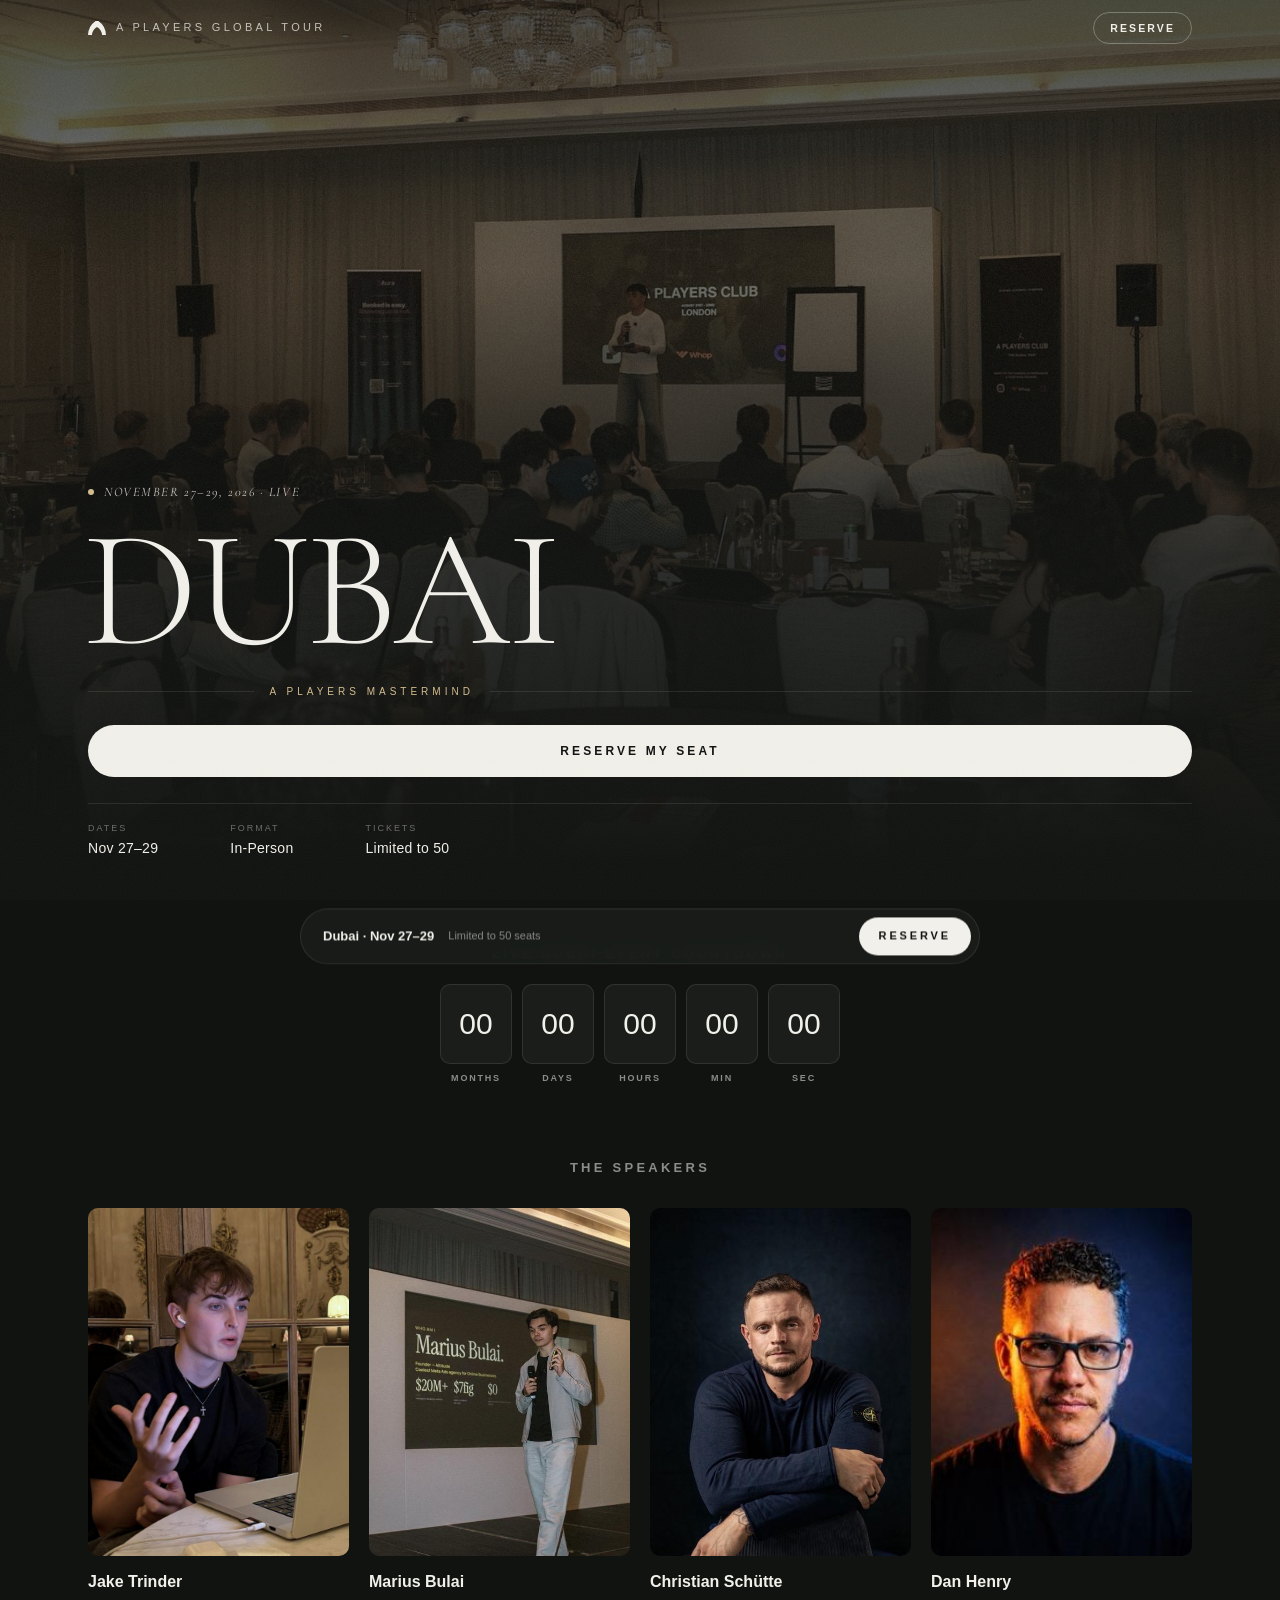
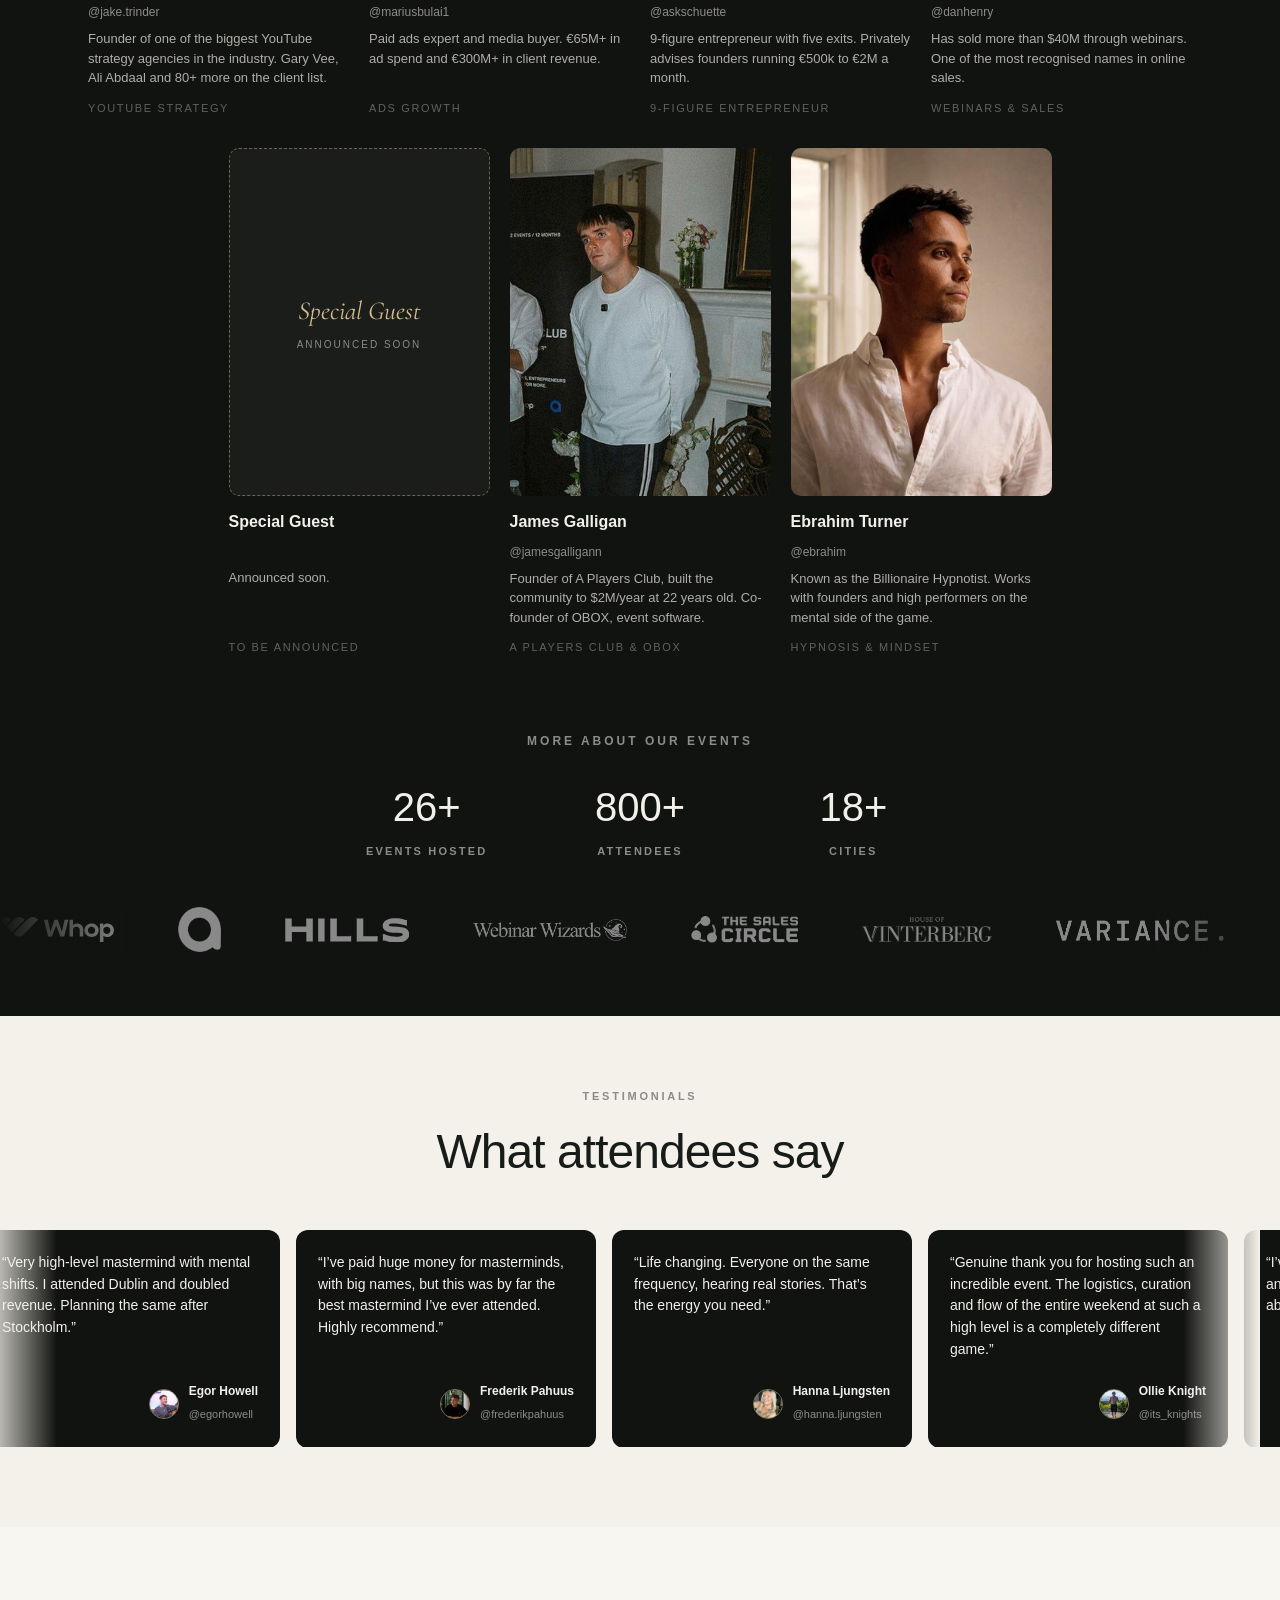
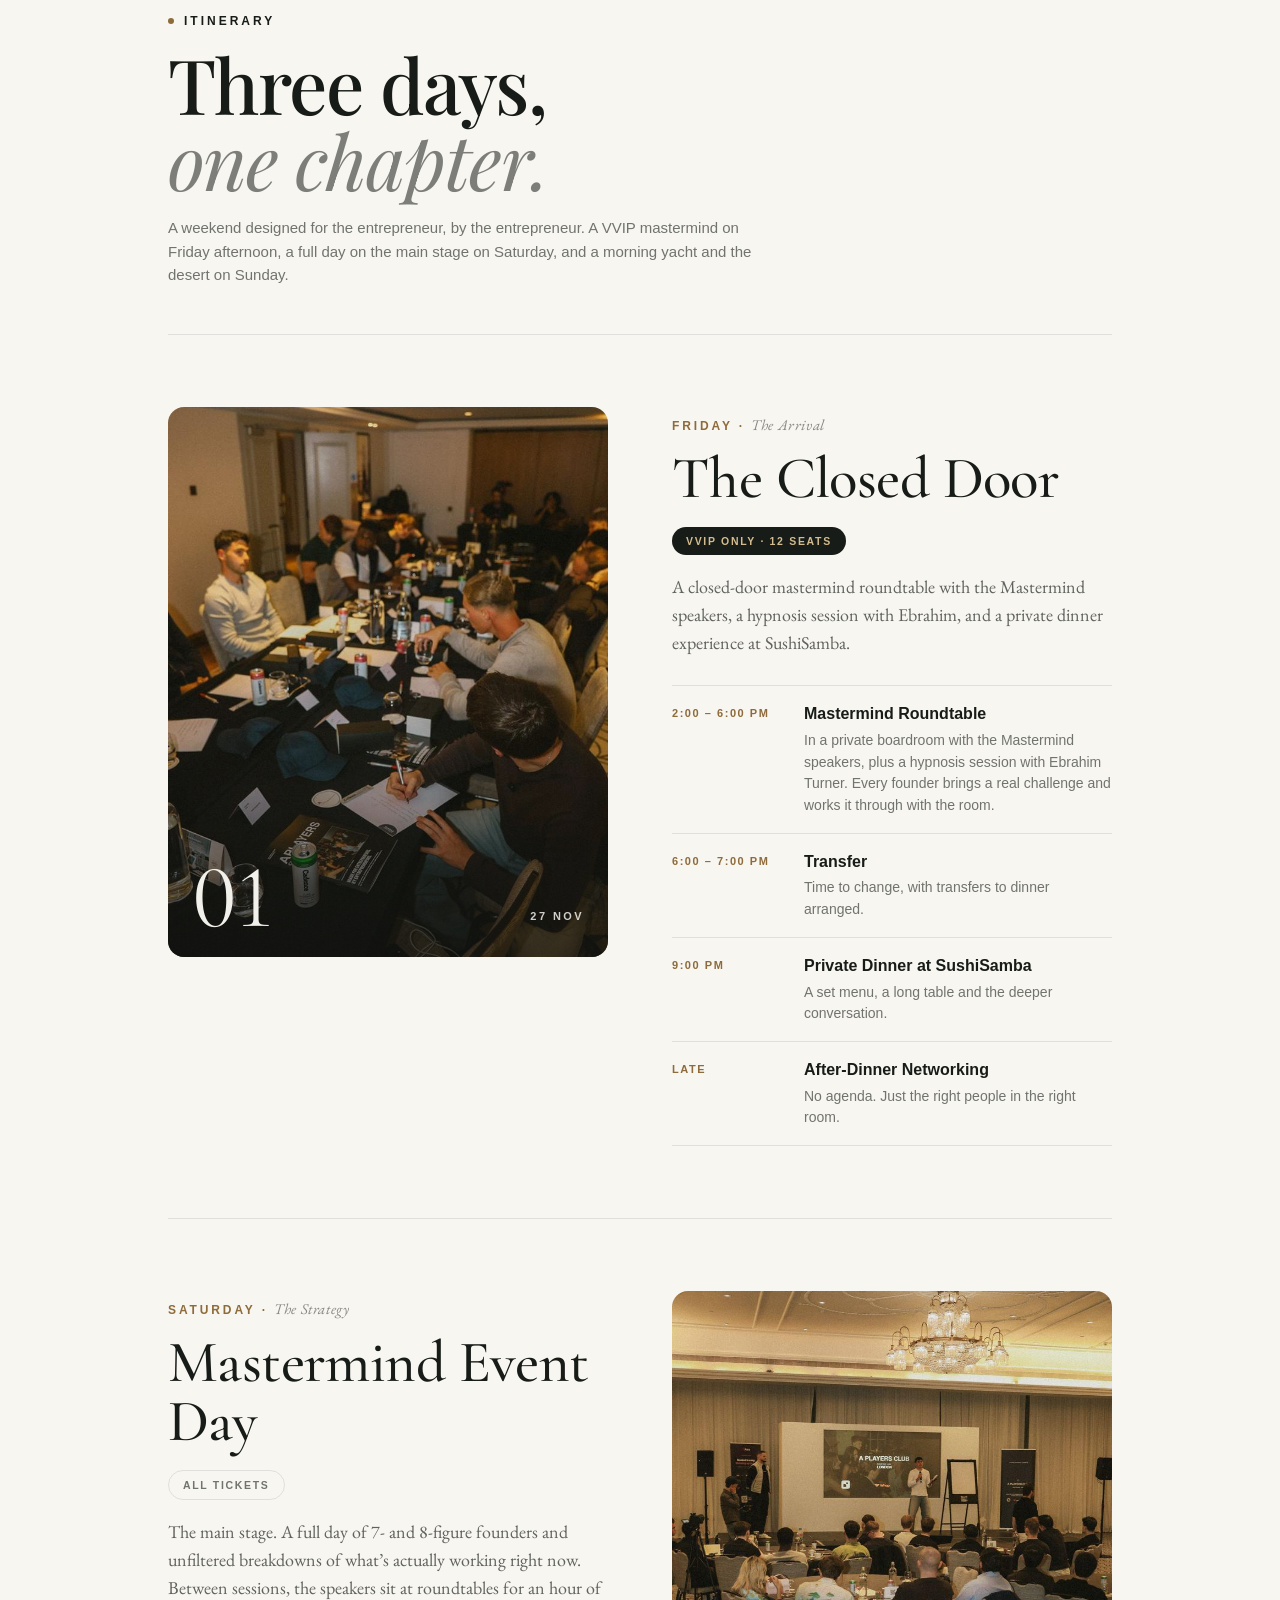
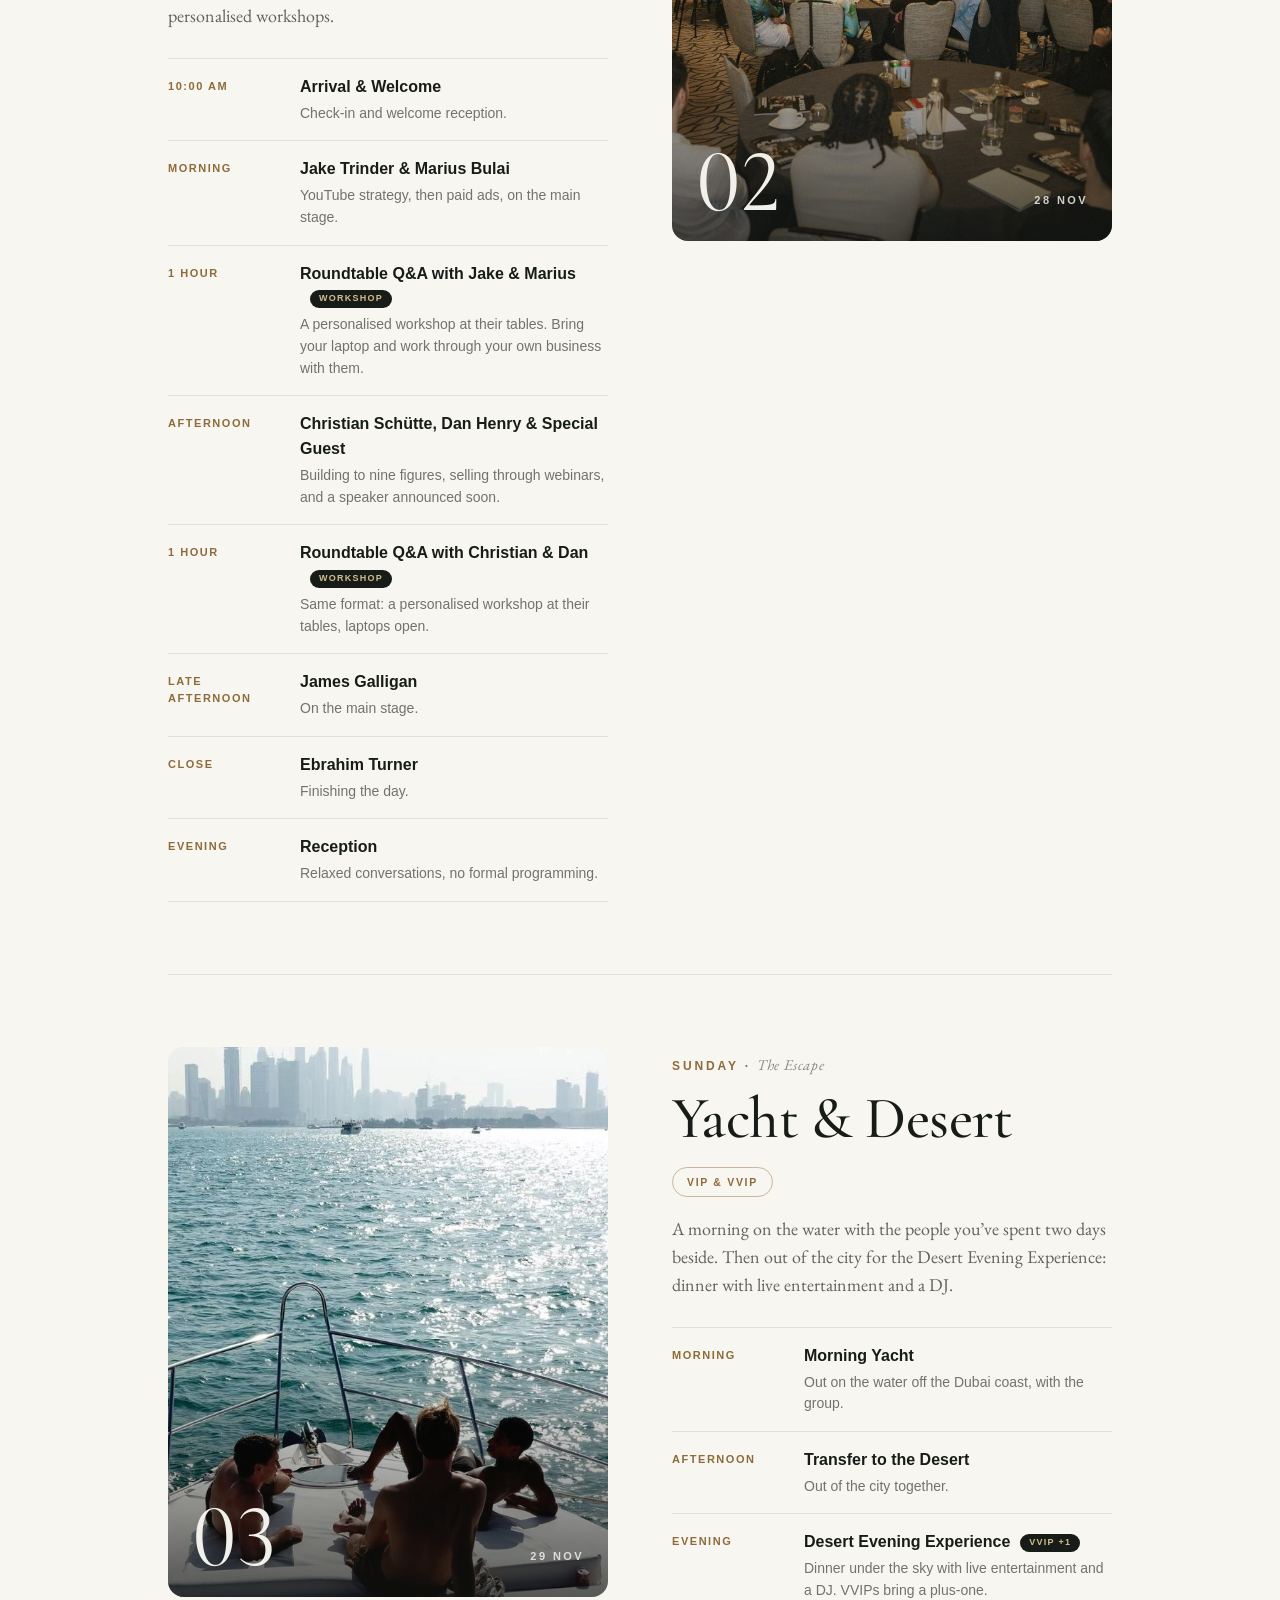
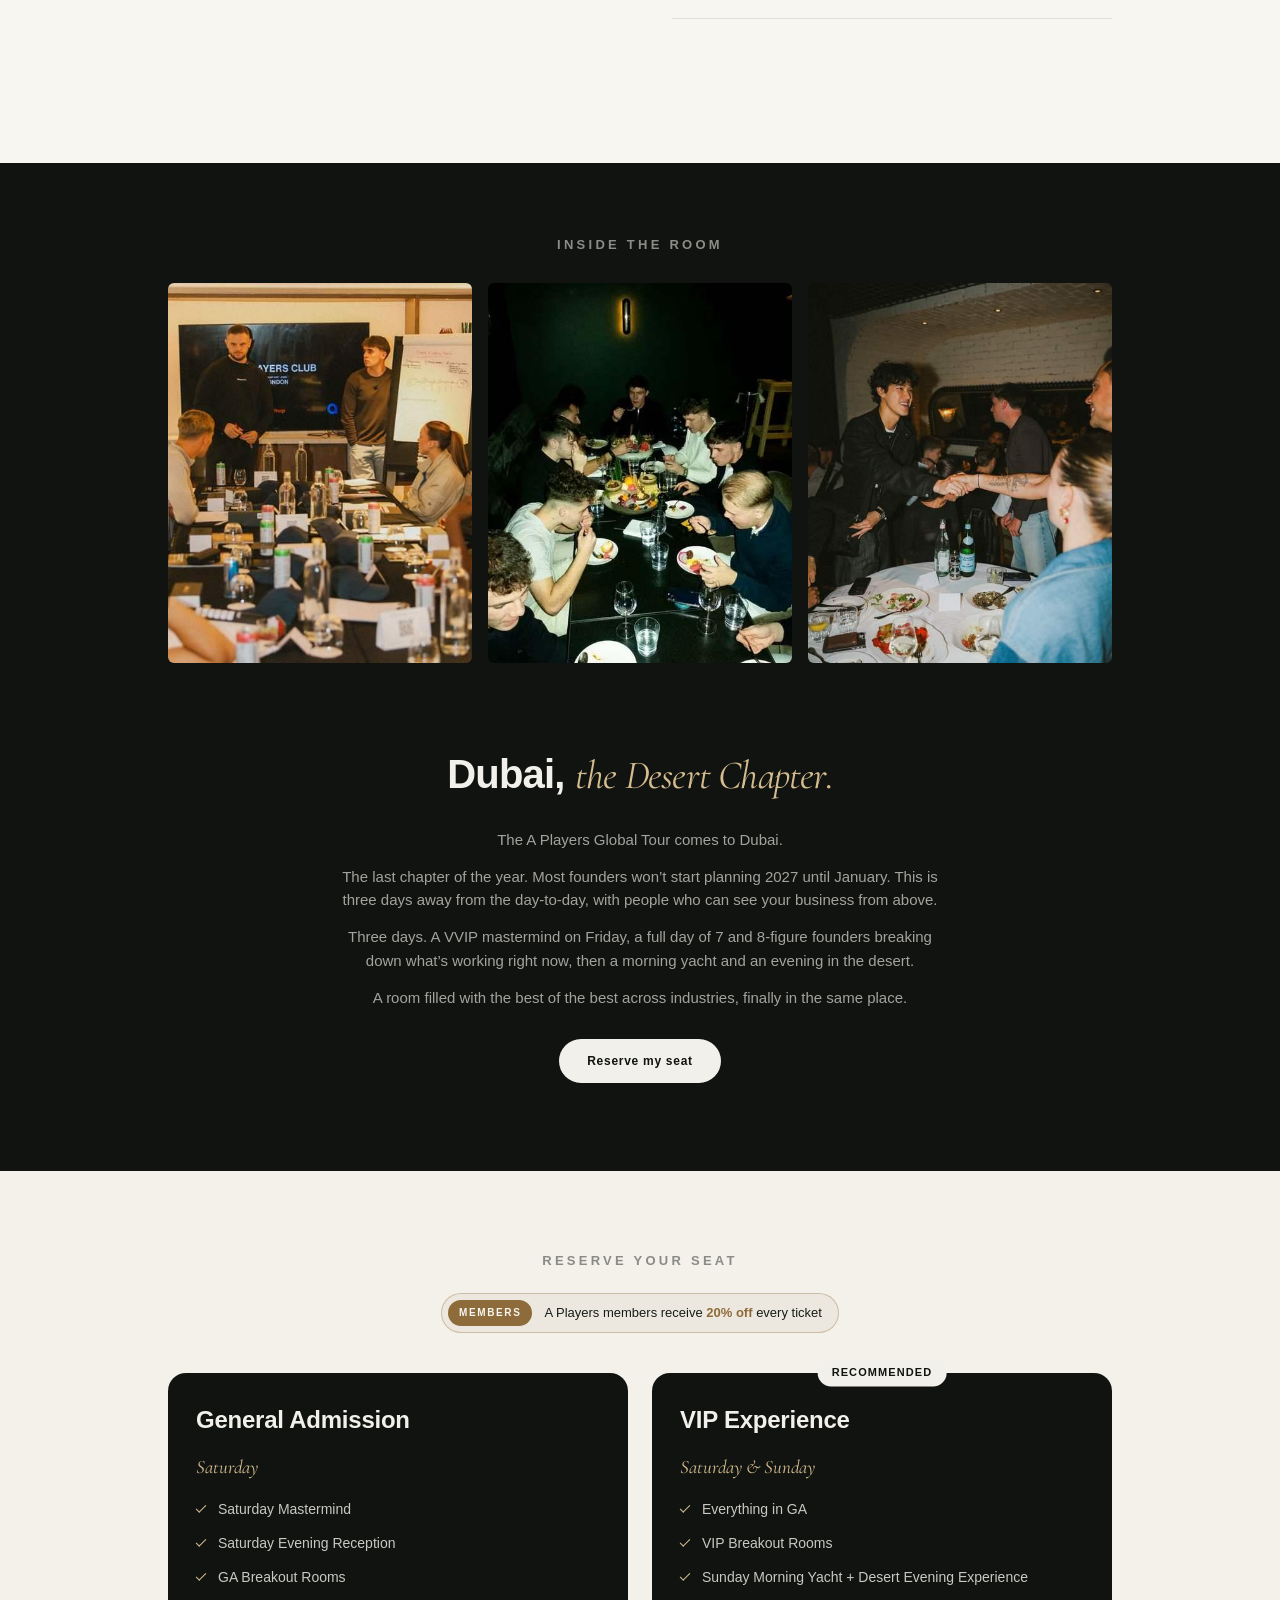
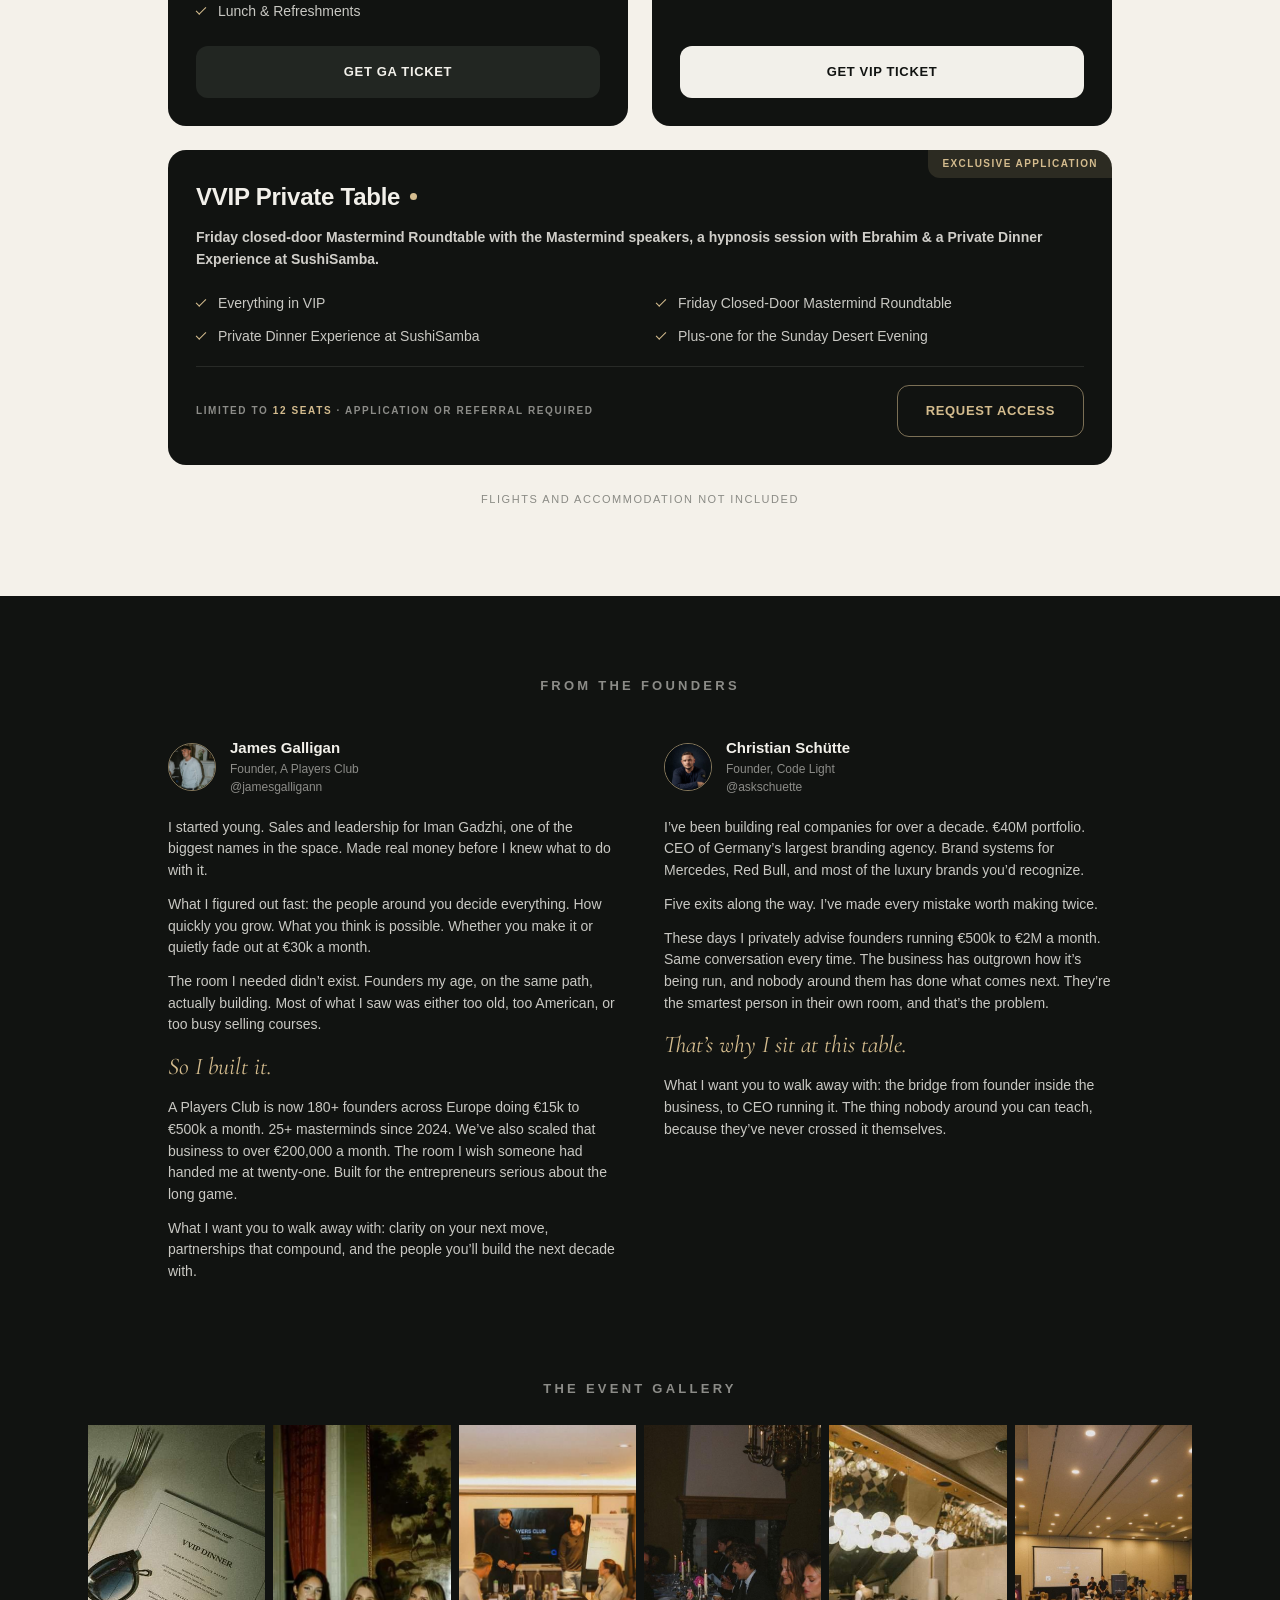
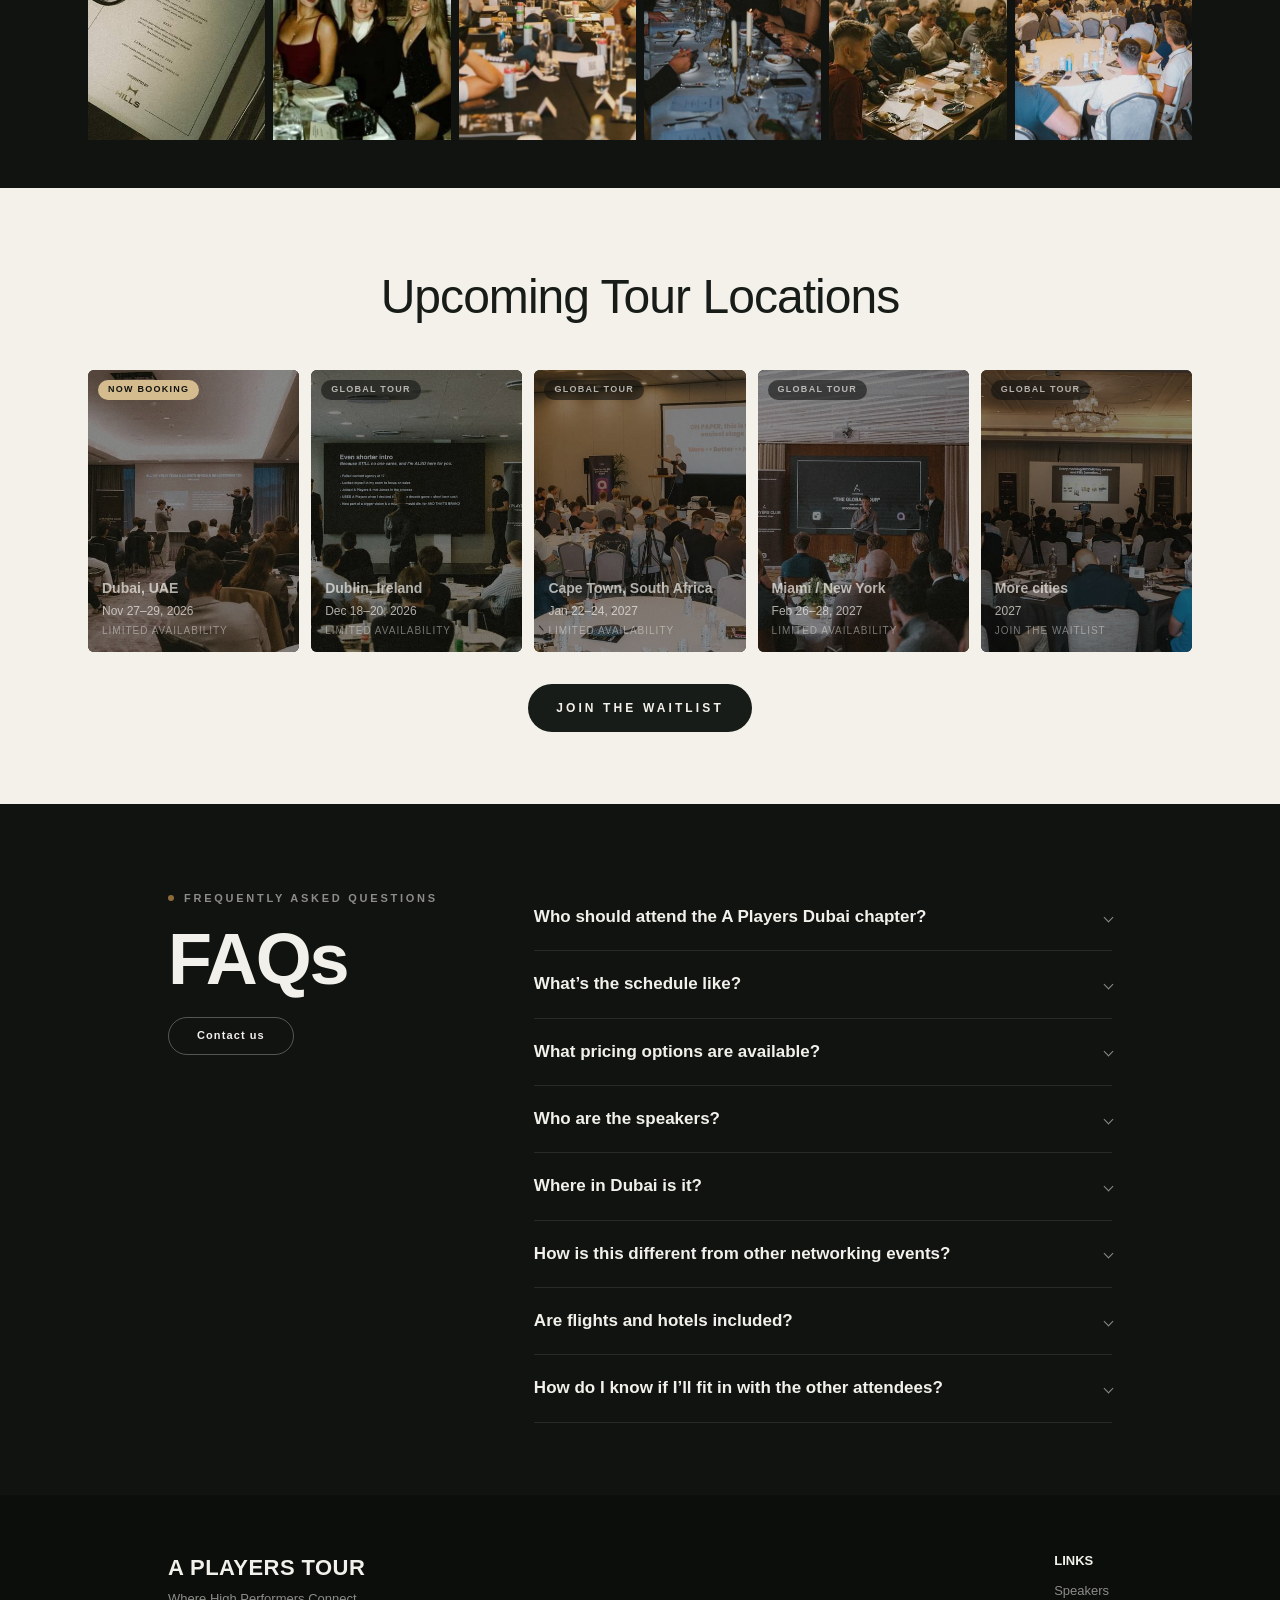
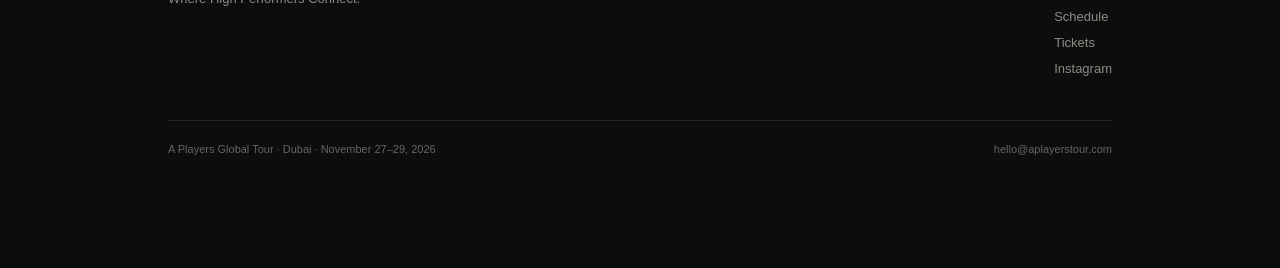
==== index.html @ d235ce93 "dataLayer: event_checkout_view before /gt-checkout on both paths; /thanks pushes without saved recor" ====
<!doctype html>
<html lang="en">
<head>
<meta charset="utf-8">
<script>
  /* Site block. Every tracking push reads event_city and event_id from here. */
  window.APD_SITE = { event_city: "dubai", event_id: "13431c85-f0ba-499b-8bae-2faf53c68a30" };
  window.dataLayer = window.dataLayer || [];
</script>
<!-- Google Tag Manager: owns all browser tracking on this site. -->
<script>(function(w,d,s,l,i){w[l]=w[l]||[];w[l].push({'gtm.start':
new Date().getTime(),event:'gtm.js'});var f=d.getElementsByTagName(s)[0],
j=d.createElement(s),dl=l!='dataLayer'?'&l='+l:'';j.async=true;j.src=
'https://www.googletagmanager.com/gtm.js?id='+i+dl;f.parentNode.insertBefore(j,f);
})(window,document,'script','dataLayer','GTM-WL5TT2WF');</script>
<!-- End Google Tag Manager -->
<meta name="viewport" content="width=device-width, initial-scale=1, viewport-fit=cover">
<meta name="facebook-domain-verification" content="1qhzb7lpjxrrle0ifsknmk7eclj7xi" />
<title>A Players Dubai · November 27–29, 2026</title>
<meta name="description" content="A Players Global Tour, Dubai. A VVIP mastermind, a full day on the main stage, and the desert to close. November 27–29, 2026.">
<meta name="theme-color" content="#111311">
<link rel="icon" href="favicon.svg" type="image/svg+xml">
<link rel="apple-touch-icon" href="apple-touch-icon.png">
<link rel="preload" as="image" href="assets/img/hero-london-stage.jpg" fetchpriority="high">
<link rel="preconnect" href="https://fonts.googleapis.com">
<link rel="preconnect" href="https://fonts.gstatic.com" crossorigin>
<link rel="stylesheet" href="https://fonts.googleapis.com/css2?family=Cormorant+Garamond:ital,wght@0,300;0,400;0,500;1,300;1,400&family=EB+Garamond:ital,wght@0,400;0,500;1,400&family=Playfair+Display:ital,wght@0,500;1,400&display=swap">
<style>
  /* Layout, type and section order follow the London tour page
     (aplayerswaitlist.com/london). The rebrand shows through in the details:
     the Plateau mark, warm paper instead of white, an ink-green black,
     gold as the one accent, and the film grain. */
  :root {
    --bg: #111311;
    --card: #1A1D1A;
    --card-2: #222622;
    --fg: #F2F0EA;
    --mute: #8C8C88;
    --line: rgba(242,240,234,.1);
    --paper: #F4F1EA;
    --paper-2: #EAE5DA;
    --ink: #171C18;
    --ink-mute: rgba(23,28,24,.48);
    --line-lt: rgba(23,28,24,.1);
    --gold: #8E6B3A;
    --gold-lt: #D4BC8E;
    --sans: "Helvetica Neue", Helvetica, Arial, sans-serif;
    --serif: "Cormorant Garamond", "EB Garamond", Georgia, serif;
    --garamond: "EB Garamond", Georgia, serif;
    --gut: clamp(20px, 4vw, 48px);
    --ease: cubic-bezier(.32,.72,0,1);
  }
  *, *::before, *::after { box-sizing: border-box; }
  html { -webkit-text-size-adjust: 100%; scroll-behavior: smooth; scroll-padding-top: 56px; }
  body { margin: 0; background: var(--bg); color: var(--fg); font-family: var(--sans); font-size: 16px; line-height: 1.55; -webkit-font-smoothing: antialiased; overflow-x: clip; }
  img { max-width: 100%; display: block; }
  a { color: inherit; text-decoration: none; }
  button { font: inherit; color: inherit; background: none; border: 0; cursor: pointer; }
  h1, h2, h3, h4, p { margin: 0; }
  .wrap { max-width: 1200px; margin-inline: auto; padding-inline: var(--gut); }
  .narrow { max-width: 1040px; }
  :focus-visible { outline: 1.5px solid var(--gold-lt); outline-offset: 3px; }
  .light { background: var(--paper); color: var(--ink); }

  .label { font-size: 13px; font-weight: 700; letter-spacing: .25em; text-transform: uppercase; color: var(--mute); text-align: center; }
  .dot-label { display: inline-flex; align-items: center; gap: 10px; font-size: 12px; font-weight: 700; letter-spacing: .25em; text-transform: uppercase; }
  .dot-label::before { content: ""; width: 6px; height: 6px; border-radius: 50%; background: var(--gold); }

  .pill { display: inline-flex; align-items: center; justify-content: center; gap: 8px; min-height: 48px; padding: 0 28px; border-radius: 999px; font-size: 12px; font-weight: 600; letter-spacing: .26em; text-transform: uppercase; transition: background .4s var(--ease), color .4s var(--ease), border-color .4s var(--ease), transform .4s var(--ease); }
  .pill:active { transform: scale(.98); }
  .pill.white { background: var(--fg); color: var(--bg); }
  .pill.white:hover { background: var(--gold-lt); }
  .pill.ghost { border: 1px solid rgba(242,240,234,.3); color: var(--fg); }
  .pill.ghost:hover { border-color: var(--gold-lt); color: var(--gold-lt); }
  .pill.black { background: var(--ink); color: var(--paper); }
  .pill.black:hover { background: var(--gold); }

  .grain { position: fixed; inset: 0; z-index: 90; pointer-events: none; opacity: .04;
    background-image: url("data:image/svg+xml,%3Csvg xmlns='http://www.w3.org/2000/svg' width='160' height='160'%3E%3Cfilter id='n'%3E%3CfeTurbulence type='fractalNoise' baseFrequency='.85' numOctaves='3'/%3E%3C/filter%3E%3Crect width='160' height='160' filter='url(%23n)'/%3E%3C/svg%3E"); }

  /* ---------- nav ---------- */
  .nav { position: fixed; z-index: 50; top: 0; left: 0; right: 0; padding-top: env(safe-area-inset-top, 0px); transition: background .5s var(--ease), border-color .5s var(--ease); border-bottom: 1px solid transparent; }
  .nav.solid { background: rgba(17,19,17,.88); -webkit-backdrop-filter: blur(14px); backdrop-filter: blur(14px); border-color: var(--line); }
  .nav-in { display: flex; align-items: center; justify-content: space-between; height: 56px; }
  .brand { display: flex; align-items: center; gap: 10px; font-size: 11px; letter-spacing: .3em; text-transform: uppercase; color: rgba(242,240,234,.75); }
  .brand svg { width: 18px; height: auto; color: var(--fg); }
  .nav .pill { min-height: 32px; padding: 0 16px; font-size: 10.5px; letter-spacing: .2em; }

  /* ---------- hero ---------- */
  .hero { position: relative; min-height: 100svh; display: flex; flex-direction: column; justify-content: flex-end; overflow: hidden; }
  .hero-bg { position: absolute; inset: 0; }
  .hero-bg img { width: 100%; height: 100%; object-fit: cover; object-position: 50% 36%; filter: saturate(.75) brightness(.62); }
  .hero-bg::after { content: ""; position: absolute; inset: 0; background: linear-gradient(180deg, rgba(17,19,17,.55) 0%, rgba(17,19,17,.2) 30%, rgba(17,19,17,.75) 62%, var(--bg) 96%); }
  .hero-in { position: relative; z-index: 1; width: 100%; padding-block: 120px 40px; }
  .live { display: flex; align-items: center; gap: 10px; font-family: var(--serif); font-style: italic; font-size: 13px; letter-spacing: .12em; text-transform: uppercase; color: rgba(242,240,234,.8); }
  .live::before { content: ""; width: 6px; height: 6px; border-radius: 50%; background: var(--gold-lt); animation: pulse 2.4s ease-in-out infinite; }
  @keyframes pulse { 50% { opacity: .3; } }
  .city { font-family: var(--serif); font-weight: 300; font-size: clamp(88px, 13vw, 168px); line-height: .9; letter-spacing: -.02em; text-transform: uppercase; margin: 14px 0 0 -.03em; }
  .tag-row { display: flex; align-items: center; gap: 16px; margin-top: 18px; }
  .tag-row::before, .tag-row::after { content: ""; flex: 1; height: 1px; background: var(--line); }
  .tag-row::before { flex: 0 0 15%; }
  .tag-row span { font-size: 10px; letter-spacing: .4em; text-transform: uppercase; color: var(--gold-lt); }
  .hero .pill.white { width: 100%; min-height: 52px; margin-top: 26px; }
  .facts { display: flex; gap: clamp(28px, 6vw, 72px); margin-top: 26px; padding-top: 18px; border-top: 1px solid var(--line); }
  .facts div { display: grid; gap: 2px; }
  .facts span { font-size: 9px; font-weight: 500; letter-spacing: .22em; text-transform: uppercase; color: rgba(242,240,234,.4); }
  .facts b { font-size: 14px; font-weight: 500; letter-spacing: .02em; }

  /* ---------- countdown ---------- */
  .countdown { padding-block: 44px 24px; }
  .count-units { display: flex; justify-content: center; gap: 10px; margin-top: 20px; }
  .count-units div { display: grid; justify-items: center; gap: 8px; }
  .count-units b { display: grid; place-items: center; width: clamp(54px, 7vw, 72px); height: clamp(60px, 8vw, 80px); border-radius: 10px; background: var(--card); border: 1px solid var(--line); font-size: clamp(22px, 3vw, 30px); font-weight: 500; font-variant-numeric: tabular-nums; }
  .count-units span { font-size: 9px; font-weight: 700; letter-spacing: .2em; text-transform: uppercase; color: var(--mute); }

  /* ---------- speakers ---------- */
  .speakers { padding-block: 48px 40px; }
  .srail { max-width: 1200px; margin: 30px auto 0; padding-inline: var(--gut); }
  .strack { display: flex; flex-wrap: wrap; justify-content: center; gap: 32px 20px; }
  .strack .spk { width: calc((100% - 60px) / 4); }
  .scount { display: none; }
  @keyframes slide { to { transform: translateX(-50%); } }
  .spk { min-width: 0; display: grid; grid-template-rows: auto auto auto 1fr auto; gap: 4px; }
  .spk .ph { aspect-ratio: 3 / 4; border-radius: 10px; overflow: hidden; background: var(--card); margin-bottom: 10px; display: grid; place-items: center; }
  .spk .ph img { width: 100%; height: 100%; object-fit: cover; }
  .spk h3 { font-size: 16px; font-weight: 700; }
  .spk .handle { font-size: 12px; color: var(--mute); min-height: 1.4em; }
  .spk p { font-size: 13px; line-height: 1.5; color: rgba(242,240,234,.7); margin-top: 4px; }
  .spk .area { font-size: 11px; letter-spacing: .15em; text-transform: uppercase; color: rgba(140,140,136,.65); margin-top: 8px; }
  .spk.guest .ph { border: 1px dashed rgba(212,188,142,.45); background: var(--card); text-align: center; align-content: center; gap: 6px; }
  .spk.guest .ph i { font-family: var(--serif); font-size: 26px; color: var(--gold-lt); }
  .spk.guest .ph small { font-size: 10px; letter-spacing: .2em; text-transform: uppercase; color: var(--mute); }

  /* ---------- stats ---------- */
  .stats-sec { padding-block: 36px 64px; }
  .stats { display: grid; grid-template-columns: repeat(3, minmax(0, 1fr)); max-width: 640px; margin: 26px auto 0; text-align: center; }
  .stats b { display: block; font-size: clamp(28px, 4vw, 40px); font-weight: 300; }
  .stats span { font-size: 11px; font-weight: 700; letter-spacing: .2em; text-transform: uppercase; color: var(--mute); }
  .logos { position: relative; overflow: hidden; margin-top: 44px; }
  .logos::before, .logos::after { content: ""; position: absolute; z-index: 1; top: 0; bottom: 0; width: 10%; pointer-events: none; }
  .logos::before { left: 0; background: linear-gradient(90deg, var(--bg), transparent); }
  .logos::after { right: 0; background: linear-gradient(270deg, var(--bg), transparent); }
  .logos .track { display: flex; width: max-content; animation: slide 56s linear infinite; will-change: transform; }
  .logos ul { display: flex; align-items: center; gap: clamp(44px, 5vw, 76px); margin: 0; padding: 0 clamp(22px, 2.5vw, 38px) 0 0; list-style: none; }
  .logos img { width: auto; filter: brightness(0) invert(1); opacity: .5; }

  /* ---------- testimonials ---------- */
  .testi { padding-block: 72px 80px; }
  .testi .label { color: var(--ink-mute); font-size: 11px; }
  .h-sans { font-size: clamp(32px, 4.4vw, 48px); font-weight: 300; letter-spacing: -.02em; text-align: center; margin-top: 10px; }
  .qrail { position: relative; overflow: hidden; margin-top: 40px; }
  .qrail::before, .qrail::after { content: ""; position: absolute; z-index: 1; top: 0; bottom: 0; width: 6%; pointer-events: none; }
  .qrail::before { left: 0; background: linear-gradient(90deg, var(--paper), transparent); }
  .qrail::after { right: 0; background: linear-gradient(270deg, var(--paper), transparent); }
  .qtrack { display: flex; gap: 16px; width: max-content; padding-right: 16px; animation: slide 80s linear infinite; will-change: transform; }
  .qrail:hover .qtrack, .qrail.off .qtrack, .logos.off .track { animation-play-state: paused; }
  .q { width: 300px; flex: none; margin: 0; padding: 22px; border-radius: 12px; background: var(--bg); color: var(--fg); display: grid; grid-template-rows: 1fr auto; gap: 22px; }
  .q p { font-size: 14px; line-height: 1.55; }
  .q figcaption { display: flex; align-items: center; justify-content: flex-end; gap: 10px; }
  .q img { width: 30px; height: 30px; border-radius: 50%; object-fit: cover; border: 1px solid rgba(212,188,142,.6); }
  .q b { display: block; font-size: 12px; font-weight: 700; }
  .q em { font-style: normal; font-size: 11px; color: var(--mute); }

  /* ---------- itinerary ---------- */
  .itin { background: #F8F6F1; color: var(--ink); padding-block: 80px 72px; }
  .h-serif { font-family: "Playfair Display", var(--serif); font-size: clamp(44px, 6vw, 76px); font-weight: 500; line-height: 1; letter-spacing: -.02em; margin-top: 14px; }
  .h-serif em { display: block; font-weight: 400; color: rgba(23,28,24,.55); }
  .itin .intro { max-width: 600px; margin-top: 18px; color: rgba(23,28,24,.6); font-size: 15px; }
  .chap { display: grid; grid-template-columns: minmax(0, 1fr) minmax(0, 1fr); gap: clamp(28px, 5vw, 72px); align-items: start; padding-block: clamp(40px, 6vw, 72px); border-top: 1px solid var(--line-lt); }
  .chap:first-of-type { margin-top: 48px; }
  .chap:nth-of-type(even) .chap-shot { order: 2; }
  .chap-shot { position: sticky; top: 88px; margin: 0; aspect-ratio: 4 / 5; border-radius: 16px; overflow: hidden; background: var(--paper-2); }
  .chap-shot img { width: 100%; height: 100%; object-fit: cover; }
  .chap-shot .pos-yacht { object-position: 50% 52%; }
  .chap-shot::after { content: ""; position: absolute; inset: 0; background: linear-gradient(180deg, rgba(17,19,17,0) 55%, rgba(17,19,17,.7) 100%); }
  .chap-shot figcaption { position: absolute; inset: auto 24px 22px; z-index: 1; display: flex; align-items: flex-end; justify-content: space-between; color: var(--fg); }
  .chap-n { font-family: var(--serif); font-size: clamp(64px, 7vw, 96px); font-weight: 400; line-height: 1; font-variant-numeric: lining-nums; font-feature-settings: "lnum" 1; margin-bottom: -.08em; }
  .chap-d { font-size: 11px; font-weight: 700; letter-spacing: .22em; text-transform: uppercase; color: rgba(242,240,234,.85); padding-bottom: 10px; }
  .chap-body { padding-top: 6px; }
  .chap-k { font-size: 12px; font-weight: 700; letter-spacing: .24em; text-transform: uppercase; color: var(--gold); }
  .chap-k em { font-family: var(--garamond); font-style: italic; font-weight: 400; font-size: 15px; letter-spacing: .04em; text-transform: none; color: rgba(23,28,24,.5); }
  .chap h3 { font-family: var(--serif); font-size: clamp(40px, 4.6vw, 60px); font-weight: 500; line-height: 1; letter-spacing: -.01em; margin-top: 14px; }
  .chip-access { display: inline-flex; margin-top: 18px; padding: 6px 14px; border-radius: 999px; font-size: 10.5px; font-weight: 700; letter-spacing: .16em; text-transform: uppercase; }
  .chip-access.vvip { background: var(--ink); color: var(--gold-lt); }
  .chip-access.vip { border: 1px solid rgba(142,107,58,.45); color: var(--gold); }
  .chip-access.all { border: 1px solid var(--line-lt); color: rgba(23,28,24,.6); }
  .chap .desc { font-family: var(--garamond); font-size: 18px; line-height: 1.55; color: rgba(23,28,24,.68); margin-top: 18px; }
  .run { list-style: none; margin: 28px 0 0; padding: 0; border-top: 1px solid var(--line-lt); }
  .run li { display: grid; grid-template-columns: 116px minmax(0, 1fr); gap: 16px; padding-block: 16px; border-bottom: 1px solid var(--line-lt); }
  .run .tm { font-size: 11px; font-weight: 700; letter-spacing: .14em; text-transform: uppercase; color: var(--gold); padding-top: 3px; }
  .run b { display: block; font-size: 16px; font-weight: 600; }
  .run p { font-size: 14px; color: rgba(23,28,24,.6); margin-top: 3px; }
  .run .vv { display: inline-block; margin-left: 10px; padding: 2px 9px; border-radius: 999px; background: var(--ink); color: var(--gold-lt); font-style: normal; font-size: 9px; font-weight: 700; letter-spacing: .14em; text-transform: uppercase; vertical-align: 2px; }

  /* ---------- venues (London folds these into the days; Dubai has four) ---------- */
  .venues { display: grid; grid-template-columns: repeat(4, minmax(0, 1fr)); gap: 12px; margin-top: 48px; }
  .venue { border-radius: 12px; background: #fff; border: 1px solid var(--line-lt); padding: 20px; display: grid; gap: 6px; align-content: start; }
  .venue .when { font-size: 10px; font-weight: 600; letter-spacing: .2em; text-transform: uppercase; color: var(--gold); }
  .venue h3 { font-family: var(--serif); font-size: 24px; font-weight: 500; line-height: 1.1; }
  .venue p { font-size: 13px; color: rgba(23,28,24,.6); }
  .venue .st { margin-top: 6px; font-size: 10px; font-weight: 700; letter-spacing: .14em; text-transform: uppercase; color: rgba(23,28,24,.4); }

  /* ---------- inside the room ---------- */
  .room { padding-block: 72px 32px; }
  .room-grid { display: grid; grid-template-columns: repeat(3, minmax(0, 1fr)); gap: 16px; margin-top: 28px; }
  .room-grid div { aspect-ratio: 4 / 5; border-radius: 6px; overflow: hidden; background: var(--card); }
  .room-grid img { width: 100%; height: 100%; object-fit: cover; }

  /* ---------- the city ---------- */
  .city-sec { padding-block: 48px 88px; text-align: center; }
  .city-sec h2 { font-size: clamp(28px, 3.6vw, 40px); font-weight: 700; letter-spacing: -.02em; }
  .city-sec h2 em { font-family: var(--serif); font-weight: 400; font-style: italic; color: var(--gold-lt); }
  .city-copy { max-width: 600px; margin: 22px auto 0; display: grid; gap: 14px; font-size: 15px; color: rgba(242,240,234,.65); }
  .city-sec .pill { margin-top: 30px; background: var(--fg); color: var(--bg); min-height: 44px; font-size: 12px; letter-spacing: .06em; text-transform: none; font-weight: 600; }
  .city-sec .pill:hover { background: var(--gold-lt); }

  /* ---------- tickets ---------- */
  .tickets { padding-block: 80px 88px; }
  .tickets .label { color: var(--ink-mute); }
  .tix { display: grid; grid-template-columns: repeat(2, minmax(0, 1fr)); gap: 24px; margin-top: 40px; }
  .tcard { position: relative; border-radius: 18px; background: var(--bg); color: var(--fg); padding: 28px; display: grid; grid-template-rows: auto auto 1fr auto; gap: 14px; }
  .tcard h3 { font-size: 24px; font-weight: 700; letter-spacing: -.01em; }
  .tcard .days { font-family: var(--serif); font-style: italic; font-size: 19px; color: var(--gold-lt); }
  .ticks { list-style: none; margin: 4px 0 0; padding: 0; display: grid; gap: 12px; align-content: start; }
  .ticks li { display: flex; gap: 12px; align-items: flex-start; font-size: 14px; color: rgba(242,240,234,.82); }
  .ticks li::before { content: ""; flex: none; width: 10px; height: 5px; margin-top: 6px; border-left: 1.5px solid var(--gold-lt); border-bottom: 1.5px solid var(--gold-lt); transform: rotate(-45deg); }
  .tbtn { display: grid; place-items: center; min-height: 52px; border-radius: 12px; font-size: 13px; font-weight: 700; letter-spacing: .05em; text-transform: uppercase; margin-top: 10px; transition: background .4s var(--ease), color .4s var(--ease); }
  .tbtn.dim { background: var(--card-2); color: var(--fg); }
  .tbtn.dim:hover { background: #2E332E; }
  .tbtn.bright { background: var(--fg); color: var(--bg); }
  .tbtn.bright:hover { background: var(--gold-lt); }
  .rec { position: absolute; top: 0; left: 50%; transform: translate(-50%, -50%); padding: 5px 14px; border-radius: 999px; background: var(--fg); color: var(--bg); font-size: 11px; font-weight: 700; letter-spacing: .1em; text-transform: uppercase; white-space: nowrap; }
  .vvip { grid-column: 1 / -1; grid-template-columns: minmax(0, 1fr) minmax(0, 1fr); grid-template-rows: none; gap: 18px 40px; overflow: hidden; }
  .vvip .excl { position: absolute; top: 0; right: 0; padding: 6px 14px; border-bottom-left-radius: 12px; background: rgba(212,188,142,.14); color: var(--gold-lt); font-size: 10px; font-weight: 700; letter-spacing: .14em; text-transform: uppercase; }
  .vvip h3 { display: flex; align-items: center; gap: 10px; }
  .vvip h3::after { content: ""; width: 7px; height: 7px; border-radius: 50%; background: var(--gold-lt); }
  .vvip .lead { font-size: 14px; font-weight: 600; color: rgba(242,240,234,.85); }
  .vvip .head-col { display: grid; gap: 12px; align-content: start; grid-column: 1 / -1; }
  .vvip .ticks { grid-template-columns: repeat(2, minmax(0, 1fr)); grid-column: 1 / -1; column-gap: 32px; }
  .vvip .foot-row { grid-column: 1 / -1; display: flex; flex-wrap: wrap; justify-content: space-between; align-items: center; gap: 16px; padding-top: 18px; border-top: 1px solid var(--line); }
  .vvip .foot-row span { font-size: 10px; font-weight: 700; letter-spacing: .16em; text-transform: uppercase; color: var(--mute); }
  .vvip .foot-row b { color: var(--gold-lt); }
  .tbtn.gold { border: 1px solid rgba(212,188,142,.55); color: var(--gold-lt); padding: 0 28px; margin: 0; }
  .tbtn.gold:hover { background: var(--gold-lt); color: var(--bg); }
  .member-note { display: flex; width: max-content; max-width: 100%; margin: 22px auto 0; align-items: center; gap: 12px; padding: 6px 16px 6px 6px; border-radius: 999px; border: 1px solid rgba(142,107,58,.35); background: rgba(142,107,58,.06); font-size: 13px; color: var(--ink); }
  .member-note span { flex: none; padding: 5px 11px; border-radius: 999px; background: var(--gold); color: #F8F6F1; font-size: 10px; font-weight: 700; letter-spacing: .16em; text-transform: uppercase; }
  .member-note em { font-style: normal; }
  .member-note b { color: var(--gold); }
  .lc { position: fixed; inset: 0; z-index: 200; display: grid; place-items: center; padding: 16px; }
  .lc[hidden] { display: none; }
  .lc-back { position: absolute; inset: 0; background: rgba(8,9,8,.72); backdrop-filter: blur(4px); }
  .lc-sheet { position: relative; width: min(520px, 100%); max-height: calc(100dvh - 32px); overflow-y: auto; overscroll-behavior: contain; background: var(--bg); color: var(--fg); border: 1px solid var(--line); border-radius: 18px; padding: 32px 28px 28px; }
  .lc-x { position: absolute; top: 10px; right: 10px; width: 44px; height: 44px; font-size: 26px; line-height: 1; color: var(--mute); }
  .lc-x:hover { color: var(--fg); }
  .lc-tier { font-size: 11px; font-weight: 700; letter-spacing: .2em; text-transform: uppercase; color: var(--gold-lt); }
  .lc-sheet h3 { margin-top: 8px; font-size: 24px; font-weight: 700; letter-spacing: -.01em; }
  .lc-sub { margin-top: 6px; font-size: 14px; color: var(--mute); }
  .lc form { display: grid; gap: 14px; margin-top: 22px; }
  .lc-row { display: grid; grid-template-columns: 1fr 1fr; gap: 12px; }
  .lc-vvip { display: grid; gap: 14px; }
  .lc-vvip[hidden] { display: none; }
  .lc-f { display: grid; gap: 6px; min-width: 0; }
  .lc-f > span { font-size: 11px; font-weight: 700; letter-spacing: .14em; text-transform: uppercase; color: rgba(242,240,234,.7); }
  .lc-f > span i { font-style: normal; font-weight: 500; letter-spacing: .08em; color: var(--mute); text-transform: none; }
  .lc-f input, .lc-f textarea, .lc-f select, .lc-cc { width: 100%; min-height: 50px; padding: 12px 14px; border-radius: 10px; border: 1px solid rgba(242,240,234,.16); background: var(--card); color: var(--fg); font: inherit; font-size: 16px; }
  .lc-f textarea { resize: vertical; min-height: 84px; }
  .lc-f select { appearance: none; background-image: linear-gradient(45deg, transparent 50%, var(--mute) 50%), linear-gradient(135deg, var(--mute) 50%, transparent 50%); background-position: calc(100% - 20px) 50%, calc(100% - 15px) 50%; background-size: 5px 5px; background-repeat: no-repeat; padding-right: 36px; }
  .lc-f input:focus, .lc-f textarea:focus, .lc-f select:focus, .lc-cc:focus-within { outline: none; border-color: var(--gold-lt); }
  .lc-f em { font-style: normal; font-size: 13px; color: #E79A86; min-height: 0; }
  .lc-f em:empty { display: none; }
  .lc-f.bad input, .lc-f.bad textarea, .lc-f.bad select, .lc-f.bad .lc-cc { border-color: #E79A86; }
  .lc-phone { display: grid; grid-template-columns: 128px 1fr; gap: 8px; }
  .lc-cc { position: relative; display: flex; align-items: center; padding: 0 28px 0 12px; white-space: nowrap; }
  .lc-cc b { font-weight: 500; overflow: hidden; text-overflow: ellipsis; }
  .lc-cc::after { content: ""; position: absolute; right: 14px; top: 50%; width: 5px; height: 5px; border-right: 1.5px solid var(--mute); border-bottom: 1.5px solid var(--mute); transform: translateY(-70%) rotate(45deg); }
  .lc-cc select { position: absolute; inset: 0; opacity: 0; width: 100%; height: 100%; cursor: pointer; font-size: 16px; }
  .lc-go { min-height: 54px; margin-top: 6px; border-radius: 999px; background: var(--fg); color: var(--bg); font-size: 13px; font-weight: 700; letter-spacing: .14em; text-transform: uppercase; transition: background .4s var(--ease), opacity .3s; }
  .lc-go:hover { background: var(--gold-lt); }
  .lc-go:disabled { opacity: .55; cursor: progress; }
  .lc-done { font-size: 15px; color: var(--gold-lt); text-align: center; }
  @media (max-width: 480px) {
    .lc { padding: 0; place-items: end stretch; }
    .lc-sheet { width: 100%; max-height: 94dvh; border-radius: 18px 18px 0 0; padding: 28px 18px calc(22px + env(safe-area-inset-bottom)); }
    .lc-row { grid-template-columns: 1fr; }
    .lc-phone { grid-template-columns: 124px 1fr; }
  }
  .tix-note { margin-top: 26px; text-align: center; font-size: 11px; letter-spacing: .14em; text-transform: uppercase; color: var(--ink-mute); }

  /* ---------- founders ---------- */
  .founders { padding-block: 80px 72px; }
  .letters { display: grid; grid-template-columns: repeat(2, minmax(0, 1fr)); gap: 48px; margin-top: 40px; }
  .letter header { display: flex; align-items: center; gap: 14px; margin-bottom: 20px; }
  .letter header img { width: 48px; height: 48px; border-radius: 50%; object-fit: cover; border: 1px solid rgba(212,188,142,.6); }
  .letter header b { display: block; font-size: 15px; font-weight: 700; }
  .letter header span { display: block; font-size: 12px; color: var(--mute); }
  .letter p { font-size: 14px; color: rgba(242,240,234,.82); }
  .letter p + p { margin-top: 12px; }
  .letter p.big { font-family: var(--serif); font-style: italic; font-size: 24px; color: var(--gold-lt); }

  /* ---------- gallery + tour ---------- */
  .gallery { padding-block: 24px 48px; }
  .gal { display: grid; grid-template-columns: repeat(6, minmax(0, 1fr)); gap: 8px; margin-top: 26px; }
  .gal div { aspect-ratio: 9 / 16; overflow: hidden; background: var(--card); }
  .gal img { width: 100%; height: 100%; object-fit: cover; }
  .tour { padding-block: 72px 72px; }
  .tour .h-sans { margin-top: 0; }
  .loc { display: grid; grid-template-columns: repeat(5, minmax(0, 1fr)); gap: 12px; margin-top: 36px; }
  .loc a { position: relative; aspect-ratio: 3 / 4; border-radius: 6px; overflow: hidden; color: var(--fg); background: var(--ink); }
  .loc img { position: absolute; inset: 0; width: 100%; height: 100%; object-fit: cover; filter: brightness(.6) saturate(.8); transition: transform .8s var(--ease); }
  .loc a:hover img { transform: scale(1.04); }
  .loc .chip { position: absolute; top: 10px; left: 10px; padding: 3px 10px; border-radius: 999px; background: rgba(17,19,17,.6); font-size: 9px; font-weight: 700; letter-spacing: .14em; text-transform: uppercase; }
  .loc .chip.now { background: var(--gold-lt); color: var(--bg); }
  .loc .meta { position: absolute; left: 14px; right: 14px; bottom: 14px; display: grid; gap: 2px; }
  .loc b { font-size: 14px; font-weight: 700; }
  .loc span { font-size: 12px; color: rgba(242,240,234,.7); }
  .loc small { font-size: 10px; letter-spacing: .1em; text-transform: uppercase; color: rgba(242,240,234,.45); }
  .tour-cta { display: flex; justify-content: center; margin-top: 32px; }

  /* ---------- faq ---------- */
  .faq-sec { padding-block: 80px 72px; }
  .faq-grid { display: grid; grid-template-columns: minmax(0, 1fr) minmax(0, 2fr); gap: 40px clamp(32px, 6vw, 96px); }
  .faq-side .dot-label { color: var(--mute); font-size: 11px; }
  .faq-side h2 { font-size: clamp(48px, 6vw, 72px); font-weight: 700; letter-spacing: -.03em; line-height: 1; margin: 14px 0 22px; }
  .faq-side .pill { min-height: 38px; font-size: 11px; letter-spacing: .1em; text-transform: none; }
  .faq details { border-bottom: 1px solid var(--line); }
  .faq summary { list-style: none; cursor: pointer; display: flex; justify-content: space-between; align-items: center; gap: 20px; padding-block: 20px; font-size: 17px; font-weight: 600; }
  .faq summary::-webkit-details-marker { display: none; }
  .faq summary::after { content: ""; flex: none; width: 7px; height: 7px; border-right: 1.5px solid var(--mute); border-bottom: 1.5px solid var(--mute); transform: rotate(45deg); transition: transform .3s var(--ease); }
  .faq details[open] summary::after { transform: rotate(-135deg); border-color: var(--gold-lt); }
  .faq p { padding-bottom: 20px; font-size: 14px; color: rgba(242,240,234,.68); max-width: 64ch; }

  /* ---------- footer ---------- */
  footer { background: #0C0E0C; padding-block: 56px calc(110px + env(safe-area-inset-bottom, 0px)); }
  .foot-grid { display: flex; flex-wrap: wrap; justify-content: space-between; gap: 32px; }
  .foot-grid h3 { font-size: 22px; font-weight: 700; letter-spacing: .02em; }
  .foot-grid p { font-size: 13px; color: var(--mute); margin-top: 4px; }
  .foot-grid h4 { font-size: 13px; font-weight: 700; }
  .foot-links { display: grid; gap: 6px; margin-top: 10px; font-size: 13px; color: var(--mute); }
  .foot-links a:hover { color: var(--gold-lt); }
  .foot-base { margin-top: 40px; padding-top: 20px; border-top: 1px solid var(--line); display: flex; flex-wrap: wrap; justify-content: space-between; gap: 12px; font-size: 11px; color: rgba(140,140,136,.7); }

  /* ---------- sticky reserve bar ---------- */
  .bar { position: fixed; z-index: 55; left: 50%; bottom: calc(14px + env(safe-area-inset-bottom, 0px)); width: min(680px, calc(100% - 24px)); transform: translate(-50%, 140%); transition: transform .6s var(--ease); background: rgba(26,29,26,.92); -webkit-backdrop-filter: blur(14px); backdrop-filter: blur(14px); border: 1px solid var(--line); border-radius: 999px; }
  .bar.on { transform: translate(-50%, 0); }
  .bar-in { display: flex; align-items: center; justify-content: space-between; gap: 12px; padding: 8px 8px 8px 22px; }
  .bar-in p { display: flex; align-items: center; gap: 14px; font-size: 13px; font-weight: 600; }
  .bar-in p span { font-size: 11px; font-weight: 400; color: var(--mute); }
  .bar .pill { min-height: 38px; padding: 0 20px; font-size: 11px; }

  .js [data-reveal] { opacity: 0; transform: translateY(16px); transition: opacity .9s var(--ease), transform .9s var(--ease); }
  .js [data-reveal].in { opacity: 1; transform: none; }

  @media (prefers-reduced-motion: reduce) {
    html { scroll-behavior: auto; }
    .qtrack, .logos .track, .live::before { animation: none; }
    .qrail { overflow-x: auto; }
    .js [data-reveal] { opacity: 1; transform: none; transition: none; }
  }
  @media (max-width: 960px) {
    .venues { grid-template-columns: repeat(2, minmax(0, 1fr)); }
    .tix { grid-template-columns: minmax(0, 1fr); }
    .vvip .ticks { grid-template-columns: minmax(0, 1fr); }
    .letters, .faq-grid { grid-template-columns: minmax(0, 1fr); }
    .loc { grid-template-columns: repeat(3, minmax(0, 1fr)); }
    .gal { grid-template-columns: repeat(3, minmax(0, 1fr)); }
  }
  @media (max-width: 640px) {
    .chap { grid-template-columns: minmax(0, 1fr); gap: 24px; }
    .chap:nth-of-type(even) .chap-shot { order: 0; }
    .chap-shot { position: relative; top: 0; aspect-ratio: 4 / 3; }
    .chap-shot .pos-yacht { object-position: 50% 80%; }
    .run li { grid-template-columns: 92px minmax(0, 1fr); gap: 12px; }
    .venues { grid-template-columns: minmax(0, 1fr); }
    .room-grid { grid-template-columns: repeat(2, minmax(0, 1fr)); }
    .room-grid div:nth-child(3) { display: none; }
    .loc { display: flex; overflow-x: auto; scroll-snap-type: x mandatory; scrollbar-width: none; margin-inline: calc(var(--gut) * -1); padding-inline: var(--gut); }
    .loc::-webkit-scrollbar { display: none; }
    .loc a { flex: 0 0 58%; scroll-snap-align: start; }
    .q { width: 260px; }
    .bar-in p span { display: none; }
  }
  @media (max-width: 900px) {
    .strack .spk { width: calc((100% - 40px) / 3); }
  }
  @media (max-width: 720px) {
    /* Speakers: a rail you swipe yourself, one card at a time, next card peeking. */
    .srail { padding-inline: 0; }
    .strack { display: flex; gap: 14px; overflow-x: auto; scroll-snap-type: x mandatory; overscroll-behavior-x: contain; -webkit-overflow-scrolling: touch; scrollbar-width: none; padding-inline: var(--gut); scroll-padding-inline: var(--gut); }
    .strack::-webkit-scrollbar { display: none; }
    .strack { flex-wrap: nowrap; justify-content: flex-start; }
    .strack .spk { flex: 0 0 74%; width: auto; scroll-snap-align: start; }
    .scount { display: block; margin-top: 18px; text-align: center; font-size: 11px; font-weight: 700; letter-spacing: .2em; color: var(--mute); }
    .scount b { color: var(--fg); font-weight: 700; }
    /* Testimonials: swipe instead of an endless ticker. */
    .qrail::before, .qrail::after { display: none; }
    .qrail { overflow-x: auto; scroll-snap-type: x mandatory; scrollbar-width: none; }
    .qrail::-webkit-scrollbar { display: none; }
    .qtrack { animation: none; padding-inline: var(--gut); }
    .q { width: 80vw; scroll-snap-align: center; }
    .q[aria-hidden="true"] { display: none; }
    /* Phones: no blur layers, grain or scroll-in animation; they cost frames on iOS. */
    .nav.solid { -webkit-backdrop-filter: none; backdrop-filter: none; background: rgba(17,19,17,.97); }
    .bar { -webkit-backdrop-filter: none; backdrop-filter: none; background: #1A1D1A; box-shadow: 0 10px 30px rgba(0,0,0,.35); }
    .lc-back { backdrop-filter: none; }
    .grain { display: none; }
    .js [data-reveal] { opacity: 1; transform: none; transition: none; }
    /* Stats: keep labels off the screen edge. */
    .stats { padding-inline: var(--gut); gap: 8px; }
    .stats span { font-size: 9.5px; letter-spacing: .14em; }
    /* Itinerary: time above each session so the text gets the full width. */
    .chap h3 { font-size: 38px; }
    .chap .desc { font-size: 17px; }
    .run li { grid-template-columns: minmax(0, 1fr); gap: 4px; padding-block: 14px; }
    .run .tm { padding-top: 0; }
    .run .vv { display: table; margin: 6px 0 2px; }
    /* City story reads left-aligned on a phone. */
    .city-sec { text-align: left; }
    .city-copy { margin-inline: 0; }
    /* Founders: open on the first lines, the rest on request. */
    .letter.clip p:nth-of-type(n+3) { display: none; }
    .letter-more { padding: 0; display: inline-flex; align-items: center; gap: 8px; margin-top: 16px; min-height: 44px; font-size: 11px; font-weight: 700; letter-spacing: .2em; text-transform: uppercase; color: var(--gold-lt); }
    .letter-more::after { content: ""; width: 6px; height: 6px; border-right: 1.5px solid currentColor; border-bottom: 1.5px solid currentColor; transform: translateY(-2px) rotate(45deg); }
    /* Footer: brand, then links in a row. */
    .foot-grid { flex-direction: column; gap: 22px; }
    .foot-links { display: flex; flex-wrap: wrap; gap: 8px 22px; }
  }
  @media (min-width: 721px) { .letter-more { display: none; } }
</style>
<script>document.documentElement.classList.add("js");</script>
</head>
<body>
<!-- Google Tag Manager (noscript) -->
<noscript><iframe src="https://www.googletagmanager.com/ns.html?id=GTM-WL5TT2WF"
height="0" width="0" style="display:none;visibility:hidden"></iframe></noscript>
<!-- End Google Tag Manager (noscript) -->
<div class="grain" aria-hidden="true"></div>

<header class="nav" id="nav">
  <div class="wrap nav-in">
    <a class="brand" href="#top" aria-label="A Players Global Tour">
      <svg viewBox="0 0 1000 814.62" aria-hidden="true" fill="currentColor"><path d="M0 814.62A1000 1000 0 0 1 420 0H580A1000 1000 0 0 1 1000 814.62H780A560 560 0 0 0 500 329.64A560 560 0 0 0 220 814.62Z"/></svg>
      A Players Global Tour
    </a>
    <a class="pill ghost" href="#tickets">Reserve</a>
  </div>
</header>

<main id="top">
  <!-- HERO -->
  <section class="hero" aria-labelledby="hero-title">
    <div class="hero-bg"><img src="assets/img/hero-london-stage.jpg" alt="" fetchpriority="high" decoding="async"></div>
    <div class="wrap hero-in">
      <p class="live">November 27–29, 2026 · Live</p>
      <h1 class="city" id="hero-title">Dubai</h1>
      <div class="tag-row"><span>A Players Mastermind</span></div>
      <a class="pill white" href="#tickets">Reserve My Seat</a>
      <div class="facts">
        <div><span>Dates</span><b>Nov 27–29</b></div>
        <div><span>Format</span><b>In-Person</b></div>
        <div><span>Tickets</span><b>Limited to 50</b></div>
      </div>
    </div>
  </section>

  <!-- COUNTDOWN -->
  <section class="countdown" aria-labelledby="cd-title">
    <h2 class="label" id="cd-title">Live Dubai Event Countdown</h2>
    <div class="count-units" aria-live="off">
      <div><b id="c-mo">00</b><span>Months</span></div>
      <div><b id="c-d">00</b><span>Days</span></div>
      <div><b id="c-h">00</b><span>Hours</span></div>
      <div><b id="c-m">00</b><span>Min</span></div>
      <div><b id="c-s">00</b><span>Sec</span></div>
    </div>
  </section>

  <!-- SPEAKERS -->
  <section class="speakers" id="speakers" aria-labelledby="spk-title">
    <h2 class="label" id="spk-title">The Speakers</h2>
    <div class="srail">
      <div class="strack" id="strack">
        <article class="spk"><div class="ph"><img src="assets/img/jake.jpg" alt="Jake Trinder" loading="lazy" decoding="async" style="object-position:50% 30%"></div><h3>Jake Trinder</h3><p class="handle">@jake.trinder</p><p>Founder of one of the biggest YouTube strategy agencies in the industry. Gary Vee, Ali Abdaal and 80+ more on the client list.</p><p class="area">YouTube Strategy</p></article>
        <article class="spk"><div class="ph"><img src="assets/img/marius.jpg" alt="Marius Bulai" loading="lazy" decoding="async" style="object-position:50% 45%"></div><h3>Marius Bulai</h3><p class="handle">@mariusbulai1</p><p>Paid ads expert and media buyer. €65M+ in ad spend and €300M+ in client revenue.</p><p class="area">Ads Growth</p></article>
        <article class="spk"><div class="ph"><img src="assets/img/christian.jpg" alt="Christian Schütte" loading="lazy" decoding="async" style="object-position:50% 25%"></div><h3>Christian Schütte</h3><p class="handle">@askschuette</p><p>9-figure entrepreneur with five exits. Privately advises founders running €500k to €2M a month.</p><p class="area">9-Figure Entrepreneur</p></article>
        <article class="spk"><div class="ph"><img src="assets/img/henry.jpg" alt="Dan Henry" loading="lazy" decoding="async"></div><h3>Dan Henry</h3><p class="handle">@danhenry</p><p>Has sold more than $40M through webinars. One of the most recognised names in online sales.</p><p class="area">Webinars &amp; Sales</p></article>
        <article class="spk guest"><div class="ph"><i>Special Guest</i><small>Announced soon</small></div><h3>Special Guest</h3><p class="handle"></p><p>Announced soon.</p><p class="area">To be announced</p></article>
        <article class="spk"><div class="ph"><img src="assets/img/james.jpg" alt="James Galligan" loading="lazy" decoding="async"></div><h3>James Galligan</h3><p class="handle">@jamesgalligann</p><p>Founder of A Players Club, built the community to $2M/year at 22 years old. Co-founder of OBOX, event software.</p><p class="area">A Players Club &amp; OBOX</p></article>
        <article class="spk"><div class="ph"><img src="assets/img/ebrahim.jpg" alt="Ebrahim Turner" loading="lazy" decoding="async" style="object-position:55% 30%"></div><h3>Ebrahim Turner</h3><p class="handle">@ebrahim</p><p>Known as the Billionaire Hypnotist. Works with founders and high performers on the mental side of the game.</p><p class="area">Hypnosis &amp; Mindset</p></article>
      </div>
      <p class="scount" aria-hidden="true"><b id="scount-n">1</b> / <span id="scount-t">7</span></p>
    </div>
  </section>

  <!-- MORE ABOUT OUR EVENTS -->
  <section class="stats-sec" aria-labelledby="st-title">
    <h2 class="label" id="st-title" style="font-size:12px">More About Our Events</h2>
    <div class="stats">
      <div><b>26+</b><span>Events Hosted</span></div>
      <div><b>800+</b><span>Attendees</span></div>
      <div><b>18+</b><span>Cities</span></div>
    </div>
    <div class="logos" aria-label="Companies built by members">
      <div class="track" aria-hidden="true">
          <ul><li><img src="assets/logos/whop.svg" alt="" style="height:25px"></li><li><img src="assets/logos/ascend.png" alt="" style="height:45px"></li><li><img src="assets/logos/hills.svg" alt="" style="height:24px"></li><li><img src="assets/logos/webinar-wizards.png" alt="" style="height:22px"></li><li><img src="assets/logos/sales-circle.png" alt="" style="height:27px"></li><li><img src="assets/logos/vinterberg.png" alt="" style="height:25px"></li><li><img src="assets/logos/variance.png" alt="" style="height:22px"></li><li><img src="assets/logos/license-scale.png" alt="" style="height:22px"></li><li><img src="assets/logos/reloka.png" alt="" style="height:24px"></li><li><img src="assets/logos/zobi.svg" alt="" style="height:29px"></li><li><img src="assets/logos/strike.svg" alt="" style="height:22px"></li><li><img src="assets/logos/house-of-leap.svg" alt="" style="height:22px"></li><li><img src="assets/logos/retropia.png" alt="" style="height:27px"></li></ul>
          <ul><li><img src="assets/logos/whop.svg" alt="" style="height:25px"></li><li><img src="assets/logos/ascend.png" alt="" style="height:45px"></li><li><img src="assets/logos/hills.svg" alt="" style="height:24px"></li><li><img src="assets/logos/webinar-wizards.png" alt="" style="height:22px"></li><li><img src="assets/logos/sales-circle.png" alt="" style="height:27px"></li><li><img src="assets/logos/vinterberg.png" alt="" style="height:25px"></li><li><img src="assets/logos/variance.png" alt="" style="height:22px"></li><li><img src="assets/logos/license-scale.png" alt="" style="height:22px"></li><li><img src="assets/logos/reloka.png" alt="" style="height:24px"></li><li><img src="assets/logos/zobi.svg" alt="" style="height:29px"></li><li><img src="assets/logos/strike.svg" alt="" style="height:22px"></li><li><img src="assets/logos/house-of-leap.svg" alt="" style="height:22px"></li><li><img src="assets/logos/retropia.png" alt="" style="height:27px"></li></ul>
        </div>
    </div>
  </section>

  <!-- TESTIMONIALS -->
  <section class="light testi" aria-labelledby="fb-title">
    <p class="label">Testimonials</p>
    <h2 class="h-sans" id="fb-title" data-reveal>What attendees say</h2>
    <div class="qrail">
      <div class="qtrack">
        <figure class="q"><p>“Very high-level mastermind with mental shifts. I attended Dublin and doubled revenue. Planning the same after Stockholm.”</p><figcaption><img src="assets/img/egor.jpg" alt="" loading="lazy" decoding="async"><span><b>Egor Howell</b><em>@egorhowell</em></span></figcaption></figure>
        <figure class="q"><p>“I’ve paid huge money for masterminds, with big names, but this was by far the best mastermind I’ve ever attended. Highly recommend.”</p><figcaption><img src="assets/img/av-frederik.jpg" alt="" loading="lazy" decoding="async"><span><b>Frederik Pahuus</b><em>@frederikpahuus</em></span></figcaption></figure>
        <figure class="q"><p>“Life changing. Everyone on the same frequency, hearing real stories. That’s the energy you need.”</p><figcaption><img src="assets/img/hanna.jpg" alt="" loading="lazy" decoding="async"><span><b>Hanna Ljungsten</b><em>@hanna.ljungsten</em></span></figcaption></figure>
        <figure class="q"><p>“Genuine thank you for hosting such an incredible event. The logistics, curation and flow of the entire weekend at such a high level is a completely different game.”</p><figcaption><img src="assets/img/av-ollie.jpg" alt="" loading="lazy" decoding="async"><span><b>Ollie Knight</b><em>@its_knights</em></span></figcaption></figure>
        <figure class="q"><p>“I’ve spent over $50K on mentorships and communities. A Players stands clear above the rest.”</p><figcaption><img src="assets/img/leo.jpg" alt="" loading="lazy" decoding="async"><span><b>Leo Conway</b><em>Member</em></span></figcaption></figure>
        <figure class="q"><p>“Excellent execution. You’ve got to leave people with value, network and energy. Most events leave people with information. You delivered all three.”</p><figcaption><img src="assets/img/av-melina.jpg" alt="" loading="lazy" decoding="async"><span><b>Melina Österberg</b><em>@melina0sterberg</em></span></figcaption></figure>
        <figure class="q"><p>“Legendary. This is where I built genuine connections with people that brought real value.”</p><figcaption><img src="assets/img/av-oscarp.jpg" alt="" loading="lazy" decoding="async"><span><b>Oscar Peres</b><em>@oscar.peres</em></span></figcaption></figure>
        <figure class="q" aria-hidden="true"><p>“Very high-level mastermind with mental shifts. I attended Dublin and doubled revenue. Planning the same after Stockholm.”</p><figcaption><img src="assets/img/egor.jpg" alt="" loading="lazy" decoding="async"><span><b>Egor Howell</b><em>@egorhowell</em></span></figcaption></figure>
        <figure class="q" aria-hidden="true"><p>“I’ve paid huge money for masterminds, with big names, but this was by far the best mastermind I’ve ever attended. Highly recommend.”</p><figcaption><img src="assets/img/av-frederik.jpg" alt="" loading="lazy" decoding="async"><span><b>Frederik Pahuus</b><em>@frederikpahuus</em></span></figcaption></figure>
        <figure class="q" aria-hidden="true"><p>“Life changing. Everyone on the same frequency, hearing real stories. That’s the energy you need.”</p><figcaption><img src="assets/img/hanna.jpg" alt="" loading="lazy" decoding="async"><span><b>Hanna Ljungsten</b><em>@hanna.ljungsten</em></span></figcaption></figure>
        <figure class="q" aria-hidden="true"><p>“Genuine thank you for hosting such an incredible event. The logistics, curation and flow of the entire weekend at such a high level is a completely different game.”</p><figcaption><img src="assets/img/av-ollie.jpg" alt="" loading="lazy" decoding="async"><span><b>Ollie Knight</b><em>@its_knights</em></span></figcaption></figure>
        <figure class="q" aria-hidden="true"><p>“I’ve spent over $50K on mentorships and communities. A Players stands clear above the rest.”</p><figcaption><img src="assets/img/leo.jpg" alt="" loading="lazy" decoding="async"><span><b>Leo Conway</b><em>Member</em></span></figcaption></figure>
        <figure class="q" aria-hidden="true"><p>“Excellent execution. You’ve got to leave people with value, network and energy. Most events leave people with information. You delivered all three.”</p><figcaption><img src="assets/img/av-melina.jpg" alt="" loading="lazy" decoding="async"><span><b>Melina Österberg</b><em>@melina0sterberg</em></span></figcaption></figure>
        <figure class="q" aria-hidden="true"><p>“Legendary. This is where I built genuine connections with people that brought real value.”</p><figcaption><img src="assets/img/av-oscarp.jpg" alt="" loading="lazy" decoding="async"><span><b>Oscar Peres</b><em>@oscar.peres</em></span></figcaption></figure>
      </div>
    </div>
  </section>

  <!-- ITINERARY -->
  <section class="itin" id="itinerary" aria-labelledby="it-title">
    <div class="wrap narrow">
      <p class="dot-label">Itinerary</p>
      <h2 class="h-serif" id="it-title" data-reveal>Three days, <em>one chapter.</em></h2>
      <p class="intro" data-reveal>A weekend designed for the entrepreneur, by the entrepreneur. A VVIP mastermind on Friday afternoon, a full day on the main stage on Saturday, and a morning yacht and the desert on Sunday.</p>

      <article class="chap" data-reveal>
        <figure class="chap-shot"><img src="assets/img/day-friday.jpg" alt="Founders at a mastermind roundtable" loading="lazy" decoding="async"><figcaption><span class="chap-n">01</span><span class="chap-d">27 Nov</span></figcaption></figure>
        <div class="chap-body">
          <p class="chap-k">Friday · <em>The Arrival</em></p>
          <h3>The Closed Door</h3>
          <span class="chip-access vvip">VVIP only · 12 seats</span>
          <p class="desc">A closed-door mastermind roundtable with the Mastermind speakers, a hypnosis session with Ebrahim, and a private dinner experience at SushiSamba.</p>
          <ol class="run">
            <li><span class="tm">2:00 – 6:00 PM</span><div><b>Mastermind Roundtable</b><p>In a private boardroom with the Mastermind speakers, plus a hypnosis session with Ebrahim Turner. Every founder brings a real challenge and works it through with the room.</p></div></li>
            <li><span class="tm">6:00 – 7:00 PM</span><div><b>Transfer</b><p>Time to change, with transfers to dinner arranged.</p></div></li>
            <li><span class="tm">9:00 PM</span><div><b>Private Dinner at SushiSamba</b><p>A set menu, a long table and the deeper conversation.</p></div></li>
            <li><span class="tm">Late</span><div><b>After-Dinner Networking</b><p>No agenda. Just the right people in the right room.</p></div></li>
          </ol>
        </div>
      </article>

      <article class="chap" data-reveal>
        <figure class="chap-shot"><img src="assets/img/day-saturday.jpg" alt="James Galligan on the main stage in London" loading="lazy" decoding="async"><figcaption><span class="chap-n">02</span><span class="chap-d">28 Nov</span></figcaption></figure>
        <div class="chap-body">
          <p class="chap-k">Saturday · <em>The Strategy</em></p>
          <h3>Mastermind Event Day</h3>
          <span class="chip-access all">All tickets</span>
          <p class="desc">The main stage. A full day of 7- and 8-figure founders and unfiltered breakdowns of what’s actually working right now. Between sessions, the speakers sit at roundtables for an hour of personalised workshops.</p>
          <ol class="run">
            <li><span class="tm">10:00 AM</span><div><b>Arrival &amp; Welcome</b><p>Check-in and welcome reception.</p></div></li>
            <li><span class="tm">Morning</span><div><b>Jake Trinder &amp; Marius Bulai</b><p>YouTube strategy, then paid ads, on the main stage.</p></div></li>
            <li><span class="tm">1 Hour</span><div><b>Roundtable Q&amp;A with Jake &amp; Marius<i class="vv">Workshop</i></b><p>A personalised workshop at their tables. Bring your laptop and work through your own business with them.</p></div></li>
            <li><span class="tm">Afternoon</span><div><b>Christian Schütte, Dan Henry &amp; Special Guest</b><p>Building to nine figures, selling through webinars, and a speaker announced soon.</p></div></li>
            <li><span class="tm">1 Hour</span><div><b>Roundtable Q&amp;A with Christian &amp; Dan<i class="vv">Workshop</i></b><p>Same format: a personalised workshop at their tables, laptops open.</p></div></li>
            <li><span class="tm">Late Afternoon</span><div><b>James Galligan</b><p>On the main stage.</p></div></li>
            <li><span class="tm">Close</span><div><b>Ebrahim Turner</b><p>Finishing the day.</p></div></li>
            <li><span class="tm">Evening</span><div><b>Reception</b><p>Relaxed conversations, no formal programming.</p></div></li>
          </ol>
        </div>
      </article>

      <article class="chap" data-reveal>
        <figure class="chap-shot"><img src="assets/img/day-sunday-yacht.jpg" alt="Founders on the bow of a yacht off Dubai Marina" loading="lazy" decoding="async" class="pos-yacht"><figcaption><span class="chap-n">03</span><span class="chap-d">29 Nov</span></figcaption></figure>
        <div class="chap-body">
          <p class="chap-k">Sunday · <em>The Escape</em></p>
          <h3>Yacht &amp; Desert</h3>
          <span class="chip-access vip">VIP &amp; VVIP</span>
          <p class="desc">A morning on the water with the people you’ve spent two days beside. Then out of the city for the Desert Evening Experience: dinner with live entertainment and a DJ.</p>
          <ol class="run">
            <li><span class="tm">Morning</span><div><b>Morning Yacht</b><p>Out on the water off the Dubai coast, with the group.</p></div></li>
            <li><span class="tm">Afternoon</span><div><b>Transfer to the Desert</b><p>Out of the city together.</p></div></li>
            <li><span class="tm">Evening</span><div><b>Desert Evening Experience<i class="vv">VVIP +1</i></b><p>Dinner under the sky with live entertainment and a DJ. VVIPs bring a plus-one.</p></div></li>
          </ol>
        </div>
      </article>

    </div>
  </section>

  <!-- INSIDE THE ROOM -->
  <section class="room" aria-labelledby="room-title">
    <div class="wrap narrow">
      <h2 class="label" id="room-title">Inside The Room</h2>
      <div class="room-grid" data-reveal>
        <div><img src="assets/img/room-roundtable.jpg" alt="A roundtable at a past chapter" loading="lazy" decoding="async"></div>
        <div><img src="assets/img/room-dinner.jpg" alt="Founders at dinner" loading="lazy" decoding="async"></div>
        <div><img src="assets/img/room-handshake.jpg" alt="Two founders meeting at dinner" loading="lazy" decoding="async"></div>
      </div>
    </div>
  </section>

  <!-- THE CITY -->
  <section class="city-sec" aria-labelledby="city-title">
    <div class="wrap">
      <h2 id="city-title" data-reveal>Dubai, <em>the Desert Chapter.</em></h2>
      <div class="city-copy" data-reveal>
        <p>The A Players Global Tour comes to Dubai.</p>
        <p>The last chapter of the year. Most founders won’t start planning 2027 until January. This is three days away from the day-to-day, with people who can see your business from above.</p>
        <p>Three days. A VVIP mastermind on Friday, a full day of 7 and 8-figure founders breaking down what’s working right now, then a morning yacht and an evening in the desert.</p>
        <p>A room filled with the best of the best across industries, finally in the same place.</p>
      </div>
      <a class="pill" href="#tickets">Reserve my seat</a>
    </div>
  </section>

  <!-- TICKETS -->
  <section class="light tickets" id="tickets" aria-labelledby="tix-title">
    <div class="wrap narrow">
      <h2 class="label" id="tix-title">Reserve Your Seat</h2>
      <p class="member-note"><span>Members</span><em>A Players members receive <b>20% off</b> every ticket</em></p>
      <div class="tix">
        <div class="tcard" data-reveal>
          <h3>General Admission</h3>
          <p class="days">Saturday</p>
          <ul class="ticks">
            <li>Saturday Mastermind</li>
            <li>Saturday Evening Reception</li>
            <li>GA Breakout Rooms</li>
            <li>Lunch &amp; Refreshments</li>
          </ul>
          <a class="tbtn dim" href="#tickets" data-tier="ga">Get GA Ticket</a>
        </div>
        <div class="tcard" data-reveal>
          <span class="rec">Recommended</span>
          <h3>VIP Experience</h3>
          <p class="days">Saturday &amp; Sunday</p>
          <ul class="ticks">
            <li>Everything in GA</li>
            <li>VIP Breakout Rooms</li>
            <li>Sunday Morning Yacht + Desert Evening Experience</li>
          </ul>
          <a class="tbtn bright" href="#tickets" data-tier="vip">Get VIP Ticket</a>
        </div>
        <div class="tcard vvip" data-reveal>
          <span class="excl">Exclusive Application</span>
          <div class="head-col">
            <h3>VVIP Private Table</h3>
            <p class="lead">Friday closed-door Mastermind Roundtable with the Mastermind speakers, a hypnosis session with Ebrahim &amp; a Private Dinner Experience at SushiSamba.</p>
          </div>
          <ul class="ticks">
            <li>Everything in VIP</li>
            <li>Friday Closed-Door Mastermind Roundtable</li>
            <li>Private Dinner Experience at SushiSamba</li>
            <li>Plus-one for the Sunday Desert Evening</li>
          </ul>
          <div class="foot-row">
            <span>Limited to <b>12 seats</b> · Application or referral required</span>
            <a class="tbtn gold" href="#tickets" data-tier="vvip">Request Access</a>
          </div>
        </div>
      </div>
      <p class="tix-note">Flights and accommodation not included</p>
    </div>

    <!-- Lead capture: opens from every ticket button, then continues to that button's checkout. -->
    <div class="lc" id="lc" hidden>
      <div class="lc-back" data-lc-close></div>
      <div class="lc-sheet" role="dialog" aria-modal="true" aria-labelledby="lc-title">
        <button class="lc-x" type="button" data-lc-close aria-label="Close">&times;</button>
        <p class="lc-tier" id="lc-tier"></p>
        <h3 id="lc-title">Your details</h3>
        <p class="lc-sub" id="lc-sub">We’ll take you straight to checkout.</p>
        <form id="lc-form" novalidate>
          <div class="lc-row">
            <label class="lc-f"><span>First name</span><input name="firstName" autocomplete="given-name" required><em></em></label>
            <label class="lc-f"><span>Last name</span><input name="lastName" autocomplete="family-name" required><em></em></label>
          </div>
          <label class="lc-f"><span>Email</span><input name="email" type="email" inputmode="email" autocomplete="email" autocapitalize="off" spellcheck="false" required><em></em></label>
          <div class="lc-f">
            <span id="lc-phone-l">Phone</span>
            <div class="lc-phone">
              <div class="lc-cc"><b id="lc-cc-show">+353</b><select name="country" id="lc-cc" aria-label="Country code"></select></div>
              <input name="phone" type="tel" inputmode="tel" autocomplete="tel-national" aria-labelledby="lc-phone-l" required>
            </div>
            <em></em>
          </div>
          <div class="lc-vvip" id="lc-vvip" hidden>
            <label class="lc-f"><span>Company</span><input name="company" autocomplete="organization"><em></em></label>
            <label class="lc-f"><span>What are you building? <i>Optional</i></span><textarea name="what_building" rows="3"></textarea><em></em></label>
            <label class="lc-f"><span>Monthly revenue</span>
              <select name="revenue_range">
                <option value="">Select a range</option>
                <option>€0-5k</option>
                <option>€5-10k</option>
                <option>€10-25k</option>
                <option>€25-100k</option>
                <option>€100-500k</option>
                <option>€500k+</option>
              </select><em></em></label>
          </div>
          <button class="lc-go" id="lc-go" type="submit">Continue to checkout</button>
          <p class="lc-done" id="lc-done" hidden>Thank you. We’ll be in touch about your seat shortly.</p>
        </form>
      </div>
    </div>
  </section>

  <!-- FROM THE FOUNDERS -->
  <section class="founders" aria-labelledby="fd-title">
    <div class="wrap narrow">
      <h2 class="label" id="fd-title">From The Founders</h2>
      <div class="letters">
        <article class="letter" data-reveal>
          <header><img src="assets/img/james.jpg" alt="" loading="lazy" decoding="async"><div><b>James Galligan</b><span>Founder, A Players Club</span><span>@jamesgalligann</span></div></header>
          <p>I started young. Sales and leadership for Iman Gadzhi, one of the biggest names in the space. Made real money before I knew what to do with it.</p>
          <p>What I figured out fast: the people around you decide everything. How quickly you grow. What you think is possible. Whether you make it or quietly fade out at €30k a month.</p>
          <p>The room I needed didn’t exist. Founders my age, on the same path, actually building. Most of what I saw was either too old, too American, or too busy selling courses.</p>
          <p class="big">So I built it.</p>
          <p>A Players Club is now 180+ founders across Europe doing €15k to €500k a month. 25+ masterminds since 2024. We’ve also scaled that business to over €200,000 a month. The room I wish someone had handed me at twenty-one. Built for the entrepreneurs serious about the long game.</p>
          <p>What I want you to walk away with: clarity on your next move, partnerships that compound, and the people you’ll build the next decade with.</p>
        </article>
        <article class="letter" data-reveal>
          <header><img src="assets/img/christian.jpg" alt="" loading="lazy" decoding="async" style="object-position:50% 20%"><div><b>Christian Schütte</b><span>Founder, Code Light</span><span>@askschuette</span></div></header>
          <p>I’ve been building real companies for over a decade. €40M portfolio. CEO of Germany’s largest branding agency. Brand systems for Mercedes, Red Bull, and most of the luxury brands you’d recognize.</p>
          <p>Five exits along the way. I’ve made every mistake worth making twice.</p>
          <p>These days I privately advise founders running €500k to €2M a month. Same conversation every time. The business has outgrown how it’s being run, and nobody around them has done what comes next. They’re the smartest person in their own room, and that’s the problem.</p>
          <p class="big">That’s why I sit at this table.</p>
          <p>What I want you to walk away with: the bridge from founder inside the business, to CEO running it. The thing nobody around you can teach, because they’ve never crossed it themselves.</p>
        </article>
      </div>
    </div>
  </section>

  <!-- THE EVENT GALLERY -->
  <section class="gallery" aria-labelledby="gal-title">
    <div class="wrap">
      <h2 class="label" id="gal-title">The Event Gallery</h2>
      <div class="gal" data-reveal>
        <div><img src="assets/img/room-menu.jpg" alt="" loading="lazy" decoding="async"></div>
        <div><img src="assets/img/room-guests.jpg" alt="" loading="lazy" decoding="async"></div>
        <div><img src="assets/img/london-roundtable.jpg" alt="" loading="lazy" decoding="async"></div>
        <div><img src="assets/img/amsterdam-new.jpg" alt="" loading="lazy" decoding="async"></div>
        <div><img src="assets/img/amsterdam-room.jpg" alt="" loading="lazy" decoding="async"></div>
        <div><img src="assets/img/vienna-new.jpg" alt="" loading="lazy" decoding="async"></div>
      </div>
    </div>
  </section>

  <!-- UPCOMING TOUR LOCATIONS -->
  <section class="light tour" aria-labelledby="tour-title">
    <div class="wrap">
      <h2 class="h-sans" id="tour-title" data-reveal>Upcoming Tour Locations</h2>
      <div class="loc">
        <a href="#tickets"><img src="assets/img/vienna-dinner.jpg" alt="" loading="lazy" decoding="async"><span class="chip now">Now booking</span><span class="meta"><b>Dubai, UAE</b><span>Nov 27–29, 2026</span><small>Limited availability</small></span></a>
        <a href="https://aplayerswaitlist.com" target="_blank" rel="noopener"><img src="assets/img/copenhagen-dinner.jpg" alt="" loading="lazy" decoding="async"><span class="chip">Global Tour</span><span class="meta"><b>Dublin, Ireland</b><span>Dec 18–20, 2026</span><small>Limited availability</small></span></a>
        <a href="https://aplayerswaitlist.com" target="_blank" rel="noopener"><img src="assets/img/marbella-dinner.jpg" alt="" loading="lazy" decoding="async"><span class="chip">Global Tour</span><span class="meta"><b>Cape Town, South Africa</b><span>Jan 22–24, 2027</span><small>Limited availability</small></span></a>
        <a href="https://aplayerswaitlist.com" target="_blank" rel="noopener"><img src="assets/img/stockholm-dinner.jpg" alt="" loading="lazy" decoding="async"><span class="chip">Global Tour</span><span class="meta"><b>Miami / New York</b><span>Feb 26–28, 2027</span><small>Limited availability</small></span></a>
        <a href="https://aplayerswaitlist.com" target="_blank" rel="noopener"><img src="assets/img/london-dinner.jpg" alt="" loading="lazy" decoding="async"><span class="chip">Global Tour</span><span class="meta"><b>More cities</b><span>2027</span><small>Join the waitlist</small></span></a>
      </div>
      <div class="tour-cta"><a class="pill black" href="https://aplayerswaitlist.com" target="_blank" rel="noopener">Join the Waitlist</a></div>
    </div>
  </section>

  <!-- FAQ -->
  <section class="faq-sec" aria-labelledby="faq-title">
    <div class="wrap narrow faq-grid">
      <div class="faq-side">
        <p class="dot-label">Frequently Asked Questions</p>
        <h2 id="faq-title">FAQs</h2>
        <a class="pill ghost" href="mailto:hello@aplayerstour.com">Contact us</a>
      </div>
      <div class="faq">
        <details><summary>Who should attend the A Players Dubai chapter?</summary><p>Founders serious about the long game who want to be in a room with people ahead of them, on the same path. Business owners at every scale, from the first hire to the hundredth.</p></details>
        <details><summary>What’s the schedule like?</summary><p>Friday is VVIP only: a closed-door mastermind roundtable with the Mastermind speakers and a hypnosis session with Ebrahim from 2:00 PM, then the VVIP private dinner experience at SushiSamba at 9:00 PM. Saturday is the main stage from 10:00 AM, with two hours of personalised roundtable workshops at the speakers’ tables, then an evening reception. Sunday is a morning yacht, then the Desert Evening Experience for VIP and VVIP guests: dinner with live entertainment and a DJ. VVIPs bring a plus-one.</p></details>
        <details><summary>What pricing options are available?</summary><p>General Admission covers Saturday. VIP covers Saturday and Sunday. VVIP adds all of Friday, the closed-door roundtable and the private dinner at SushiSamba, plus a plus-one for the Sunday Desert Evening Experience. It is limited to 12 seats and needs an application or referral. A Players members receive 20% off every ticket.</p></details>
        <details><summary>Who are the speakers?</summary><p>Dan Henry, Jake Trinder, James Galligan, Marius Bulai, Christian Schütte and Ebrahim Turner, plus a special guest announced soon.</p></details>
        <details><summary>Where in Dubai is it?</summary><p>Friday is in a private boardroom, with dinner at SushiSamba. The Saturday venue is announced soon. Every address goes to ticket holders first.</p></details>
        <details><summary>How is this different from other networking events?</summary><p>It’s small on purpose. 50 seats and three days with the same people, so the conversations go past introductions.</p></details>
        <details><summary>Are flights and hotels included?</summary><p>No. Flights and accommodation are your own. Everything on the itinerary for your ticket is included.</p></details>
        <details><summary>How do I know if I’ll fit in with the other attendees?</summary><p>Everyone in the room is building something. If you’re serious about the next stage of your business, you’ll fit in. If you’re not sure, email us and we’ll tell you honestly.</p></details>
      </div>
    </div>
  </section>
</main>

<footer>
  <div class="wrap narrow">
    <div class="foot-grid">
      <div><h3>A PLAYERS TOUR</h3><p>Where High Performers Connect.</p></div>
      <div><h4>LINKS</h4><div class="foot-links"><a href="#speakers">Speakers</a><a href="#itinerary">Schedule</a><a href="#tickets">Tickets</a><a href="https://www.instagram.com/aplayerstour/" target="_blank" rel="noopener">Instagram</a></div></div>
    </div>
    <div class="foot-base"><span>A Players Global Tour · Dubai · November 27–29, 2026</span><a href="mailto:hello@aplayerstour.com">hello@aplayerstour.com</a></div>
  </div>
</footer>

<div class="bar" id="bar">
  <div class="bar-in">
    <p>Dubai · Nov 27–29<span>Limited to 50 seats</span></p>
    <a class="pill white" href="#tickets">Reserve</a>
  </div>
</div>

<script>
  /* Every checkout link on the page comes from here.
     checkout: "" falls back to an email enquiry for that tier.
     api: the n8n checkout webhook. GA and VIP checkouts are made there; the plan link is the fallback. */
  var CFG = {
    api: "https://columapc.app.n8n.cloud/webhook/gt-checkout",
    doorsOpen: "2026-11-27T10:00:00Z", /* 2:00 PM Dubai time */
    tiers: {
      ga:   { name: "General Admission", checkout: "https://whop.com/checkout/plan_YYU5hrqRegZe1" },
      vip:  { name: "VIP",               checkout: "https://whop.com/checkout/plan_F9B8FVXzbSWAd" },
      vvip: { name: "VVIP",              checkout: "" } /* by application: the form is the whole step */
    }
  };

  (function () {
    document.querySelectorAll("[data-tier]").forEach(function (a) {
      var t = CFG.tiers[a.getAttribute("data-tier")];
      a.href = t.checkout || "mailto:hello@aplayerstour.com?subject=" +
        encodeURIComponent("A Players Dubai · " + t.name);
    });
  })();

  /* Countdown in months / days / hours / min / sec, as London shows it. */
  (function () {
    var target = new Date(CFG.doorsOpen);
    var ids = ["c-mo", "c-d", "c-h", "c-m", "c-s"].map(function (i) { return document.getElementById(i); });
    function pad(v) { return v < 10 ? "0" + v : "" + v; }
    function tick() {
      var now = new Date();
      if (now >= target) { ids.forEach(function (e) { e.textContent = "00"; }); return; }
      var mo = (target.getUTCFullYear() - now.getUTCFullYear()) * 12 + target.getUTCMonth() - now.getUTCMonth();
      var anchor = new Date(now); anchor.setUTCMonth(now.getUTCMonth() + mo);
      if (anchor > target) { mo -= 1; anchor = new Date(now); anchor.setUTCMonth(now.getUTCMonth() + mo); }
      var s = Math.floor((target - anchor) / 1000);
      [mo, Math.floor(s / 86400), Math.floor(s / 3600) % 24, Math.floor(s / 60) % 60, s % 60]
        .forEach(function (v, i) { ids[i].textContent = pad(v); });
    }
    tick(); setInterval(tick, 1000);
  })();

  /* Nav turns solid after the hero; the bar shows past the hero and hides over the tickets. */
  (function () {
    var nav = document.getElementById("nav"), bar = document.getElementById("bar");
    var hero = document.querySelector(".hero"), tix = document.getElementById("tickets");
    function onScroll() { nav.classList.toggle("solid", window.scrollY > 40); }
    onScroll(); window.addEventListener("scroll", onScroll, { passive: true });
    if (!("IntersectionObserver" in window)) return;
    var past = false, atTix = false;
    function set() { bar.classList.toggle("on", past && !atTix); }
    new IntersectionObserver(function (es) { past = !es[0].isIntersecting; set(); }).observe(hero);
    new IntersectionObserver(function (es) { atTix = es[0].isIntersecting; set(); }, { threshold: .1 }).observe(tix);
  })();

  /* Founders' letters open on their first lines on phones. */
  (function () {
    document.querySelectorAll(".letter").forEach(function (l) {
      l.classList.add("clip");
      var b = document.createElement("button");
      b.type = "button"; b.className = "letter-more"; b.textContent = "Read the full letter";
      b.addEventListener("click", function () { l.classList.remove("clip"); b.remove(); });
      l.appendChild(b);
    });
  })();

  /* Speakers counter on the phone rail; tickers pause when off screen. */
  (function () {
    var track = document.getElementById("strack"), n = document.getElementById("scount-n");
    document.getElementById("scount-t").textContent = track.children.length;
    var raf = 0;
    track.addEventListener("scroll", function () {
      if (raf) return;
      raf = requestAnimationFrame(function () {
        raf = 0;
        var w = track.children[0].getBoundingClientRect().width + 14;
        n.textContent = Math.min(track.children.length, Math.round(track.scrollLeft / w) + 1);
      });
    }, { passive: true });
    if (!("IntersectionObserver" in window)) return;
    var io = new IntersectionObserver(function (es) {
      es.forEach(function (e) { e.target.classList.toggle("off", !e.isIntersecting); });
    });
    document.querySelectorAll(".logos, .qrail").forEach(function (el) { io.observe(el); });
  })();

  (function () {
    var items = document.querySelectorAll("[data-reveal]");
    if (!("IntersectionObserver" in window)) { items.forEach(function (i) { i.classList.add("in"); }); return; }
    var io = new IntersectionObserver(function (es) {
      es.forEach(function (e) { if (e.isIntersecting) { e.target.classList.add("in"); io.unobserve(e.target); } });
    }, { rootMargin: "0px 0px -8% 0px" });
    items.forEach(function (i) { io.observe(i); });
  })();
</script>
<script src="assets/js/libphonenumber-max-1.11.4.js"></script>
<script>
  /* Ticket lead capture. Every ticket button in #tickets opens the form. On submit the lead
     goes to the events webhook, then the buyer continues to the href the button already had.
     Browser tracking goes through GTM via window.dataLayer; no pixel code lives on the page. */
  (function () {
    var HOOK = "https://columapc.app.n8n.cloud/webhook/gt-event-capture";
    var PENDING = "apd_lead_pending", FIRST_UTM = "apd_utm_first";
    var UTM = ["utm_source", "utm_medium", "utm_campaign"];
    var TOP = ["IE", "GB", "AE", "DE", "NL", "FR", "ES", "IT", "US"];
    var TYPO = {
      "gmial.com": "gmail.com", "gmai.com": "gmail.com", "gmal.com": "gmail.com", "gamil.com": "gmail.com",
      "gnail.com": "gmail.com", "gmaill.com": "gmail.com", "gmali.com": "gmail.com", "gmsil.com": "gmail.com",
      "gmail.co": "gmail.com", "gmail.cm": "gmail.com", "gmail.om": "gmail.com", "gmail.con": "gmail.com",
      "hotmial.com": "hotmail.com", "hotmal.com": "hotmail.com", "hotmai.com": "hotmail.com", "hotmil.com": "hotmail.com",
      "hotmail.co": "hotmail.com", "hotmail.con": "hotmail.com", "outlok.com": "outlook.com", "outllok.com": "outlook.com",
      "outlook.co": "outlook.com", "outlook.con": "outlook.com", "yahooo.com": "yahoo.com", "yaho.com": "yahoo.com",
      "yhoo.com": "yahoo.com", "yahoo.con": "yahoo.com", "iclod.com": "icloud.com", "icould.com": "icloud.com",
      "icloud.co": "icloud.com", "icloud.con": "icloud.com", "live.con": "live.com"
    };
    var THROWAWAY = ("mailinator.com guerrillamail.com guerrillamail.net sharklasers.com grr.la 10minutemail.com " +
      "10minutemail.net tempmail.com temp-mail.org tempmail.net tempmailo.com tempr.email yopmail.com yopmail.net " +
      "trashmail.com trashmail.de getnada.com nada.email dispostable.com throwawaymail.com maildrop.cc fakeinbox.com " +
      "mintemail.com mohmal.com emailondeck.com burnermail.io mailnesia.com mytemp.email tmpmail.org tmpmail.net " +
      "discard.email getairmail.com inboxkitten.com mail.tm moakt.com").split(" ");
    var FAKE_DOMAIN = /^(test|testing|example|sample|fake|asdf|qwerty)\.[a-z.]+$|\.(test|invalid|example|localhost)$/;
    var FAKE_LOCAL = /^(test|testing|tester|asdf|qwerty|fake|example|sample|noemail|none|xxx|aaa)\d*$/;
    var EMAIL = /^[a-z0-9!#$%&'*+/=?^_`{|}~-]+(\.[a-z0-9!#$%&'*+/=?^_`{|}~-]+)*@([a-z0-9]([a-z0-9-]{0,61}[a-z0-9])?\.)+[a-z]{2,24}$/;

    var lp = window.libphonenumber;
    var modal = document.getElementById("lc"), form = document.getElementById("lc-form");
    var go = document.getElementById("lc-go"), done = document.getElementById("lc-done");
    var vvipBox = document.getElementById("lc-vvip"), cc = document.getElementById("lc-cc");
    var ccShow = document.getElementById("lc-cc-show");
    var tier = null, dest = "", trigger = null, busy = false, inflight = null;

    function load(k) { try { return localStorage.getItem(k); } catch (e) { return null; } }
    function save(k, v) { try { if (v == null) localStorage.removeItem(k); else localStorage.setItem(k, v); } catch (e) {} }
    function post(body) {
      return fetch(HOOK, { method: "POST", headers: { "Content-Type": "application/json" }, body: body, keepalive: true })
        .then(function (r) { return r.ok; }, function () { return false; });
    }

    // A lead that failed (or was cut off) last visit gets one more try.
    var left = load(PENDING);
    if (left) {
      save(PENDING, null);
      post(left).then(function (ok) { if (!ok) console.warn("[lead] retry failed, dropped", left); });
    }

    // UTMs from this URL, else the first-touch ones stored on an earlier visit.
    var utmNow = {};
    try {
      var qs = new URLSearchParams(location.search);
      UTM.forEach(function (k) { var v = (qs.get(k) || "").trim(); if (v) utmNow[k] = v; });
    } catch (e) {}
    if (Object.keys(utmNow).length && !load(FIRST_UTM)) save(FIRST_UTM, JSON.stringify(utmNow));
    function utm() {
      if (Object.keys(utmNow).length) return utmNow;
      try { return JSON.parse(load(FIRST_UTM) || "{}") || {}; } catch (e) { return {}; }
    }
    function trakyoId() {
      try { if (window.trakyo_id) return String(window.trakyo_id).trim(); } catch (e) {}
      try { var c = ("; " + document.cookie).split("; trakyo_id="); if (c.length === 2) { var v = decodeURIComponent(c.pop().split(";").shift()); if (v) return v.trim(); } } catch (e) {}
      var l = load("trakyo_id"); if (l) return l.trim();
      try { return new URLSearchParams(location.search).get("trakyo_id") || ""; } catch (e) { return ""; }
    }

    // Attribution for checkout metadata: utm_* and fbclid from the first landing of this session.
    var ATTR = "apd_attr", ATTR_KEYS = ["utm_source", "utm_medium", "utm_campaign", "utm_content", "fbclid"];
    (function () {
      try {
        if (sessionStorage.getItem(ATTR)) return;
        var q = new URLSearchParams(location.search), a = {};
        ATTR_KEYS.forEach(function (k) { var v = (q.get(k) || "").trim(); if (v) a[k] = v; });
        sessionStorage.setItem(ATTR, JSON.stringify(a));
      } catch (e) {}
    })();
    window.apdAttribution = function () {
      try { return JSON.parse(sessionStorage.getItem(ATTR) || "{}") || {}; } catch (e) { return {}; }
    };

    // Each dataLayer step fires once per visitor.
    function pushOnce(step, fields) {
      var flag = "apd_dl_" + step;
      if (load(flag)) return;
      var site = window.APD_SITE || {};
      var o = { event: step, event_city: site.event_city, event_id: site.event_id };
      Object.keys(fields || {}).forEach(function (k) { o[k] = fields[k]; });
      window.dataLayer = window.dataLayer || [];
      window.dataLayer.push(o);
      save(flag, "1");
    }

    // Country codes: a short list of likely ones first, then every country A–Z.
    (function () {
      var names = window.Intl && Intl.DisplayNames ? new Intl.DisplayNames(["en"], { type: "region" }) : null;
      var flag = function (c) { return c.replace(/./g, function (ch) { return String.fromCodePoint(127397 + ch.charCodeAt(0)); }); };
      var list = lp ? lp.getCountries() : ["IE"];
      var rows = list.map(function (c) {
        var n = c; try { n = names ? names.of(c) : c; } catch (e) {}
        return { c: c, n: n, d: lp ? "+" + lp.getCountryCallingCode(c) : "+353" };
      }).sort(function (a, b) { return a.n.localeCompare(b.n); });
      var opt = function (r) { return '<option value="' + r.c + '" data-show="' + flag(r.c) + " " + r.d + '">' + r.n + " (" + r.d + ")</option>"; };
      cc.innerHTML = TOP.map(function (c) { return rows.filter(function (r) { return r.c === c; })[0]; })
        .filter(Boolean).map(opt).join("") + '<option disabled>──────────</option>' + rows.map(opt).join("");
      cc.value = "IE";
      var show = function () { ccShow.textContent = cc.options[cc.selectedIndex].getAttribute("data-show"); };
      cc.addEventListener("change", show); show();
    })();

    // Button label -> ticket_type. Anything unrecognised is sent as its own label.
    function tierOf(a) {
      var label = a.textContent.replace(/\s+/g, " ").trim(), l = label.toLowerCase();
      var card = a.closest(".tcard"), name = card && card.querySelector("h3") ? card.querySelector("h3").textContent.trim() : label;
      var type = /\bvvip\b|request access/.test(l) ? "VVIP" : /\bvip\b/.test(l) ? "VIP"
        : /\bga\b|general admission/.test(l) ? "GA" : /passport/.test(l) ? "Passport" : label;
      return { type: type, name: name, apply: type === "VVIP" };
    }

    function open(a) {
      trigger = a; dest = a.href; tier = tierOf(a);
      document.getElementById("lc-tier").textContent = tier.name;
      document.getElementById("lc-title").textContent = tier.apply ? "Request access" : "Your details";
      document.getElementById("lc-sub").textContent = tier.apply
        ? "Twelve seats, by application or referral. Tell us about you and your business."
        : "We’ll take you straight to checkout.";
      vvipBox.hidden = !tier.apply;
      go.textContent = tier.apply ? "Submit application" : "Continue to checkout";
      go.disabled = false; busy = false; done.hidden = true; go.hidden = false;
      form.querySelectorAll(".lc-f").forEach(function (f) { mark(f, ""); });
      modal.hidden = false;
      document.documentElement.style.overflow = "hidden";
      setTimeout(function () { form.firstName.focus(); }, 30);
    }
    function close() {
      if (busy) return;
      modal.hidden = true;
      document.documentElement.style.overflow = "";
      if (trigger) trigger.focus();
    }
    document.querySelectorAll("#tickets [data-tier]").forEach(function (a) {
      a.addEventListener("click", function (e) { e.preventDefault(); open(a); });
    });
    modal.querySelectorAll("[data-lc-close]").forEach(function (b) { b.addEventListener("click", close); });
    document.addEventListener("keydown", function (e) { if (e.key === "Escape" && !modal.hidden) close(); });

    function mark(f, msg) { f.classList.toggle("bad", !!msg); f.querySelector("em").textContent = msg; }
    function emailProblem(v) {
      if (!v) return "Email is required.";
      if (!EMAIL.test(v)) return "Enter a valid email address.";
      var local = v.split("@")[0], domain = v.split("@")[1];
      if (TYPO[domain]) return "Did you mean " + local + "@" + TYPO[domain] + "?";
      if (/\.(con|cmo|comm|cpm|vom|xom|coom)$/.test(domain)) return "Check the ending of your email address.";
      if (THROWAWAY.indexOf(domain) > -1) return "Please use your real email, not a temporary one.";
      if (FAKE_DOMAIN.test(domain) || FAKE_LOCAL.test(local)) return "Please use your real email address.";
      return "";
    }
    function phoneProblem(raw, country) {
      if (!raw) return { msg: "Phone number is required." };
      if (!lp) {
        var d = raw.replace(/[^\d]/g, "").replace(/^0+/, "");
        var dial = cc.options[cc.selectedIndex].getAttribute("data-show").split(" ")[1];
        return d.length >= 6 && d.length <= 14 ? { e164: dial + d } : { msg: "Enter a valid phone number." };
      }
      var p = lp.parsePhoneNumberFromString(raw, country);
      if (!p || !p.isValid()) return { msg: "Enter a valid number for the selected country." };
      return { e164: p.number };
    }

    function validate() {
      var f = form, out = {}, bad = [];
      function need(name, msg) {
        var v = f[name].value.replace(/\s+/g, " ").trim(), box = f[name].closest(".lc-f");
        mark(box, v ? "" : msg); if (!v) bad.push(f[name]); return v;
      }
      out.firstName = need("firstName", "First name is required.");
      out.lastName = need("lastName", "Last name is required.");
      out.email = f.email.value.trim().toLowerCase();
      var em = emailProblem(out.email); mark(f.email.closest(".lc-f"), em); if (em) bad.push(f.email);
      var ph = phoneProblem(f.phone.value.trim(), cc.value);
      mark(f.phone.closest(".lc-f"), ph.msg || ""); if (ph.msg) bad.push(f.phone); out.phone = ph.e164;
      if (tier.apply) {
        out.company = need("company", "Company is required.");
        out.what_building = f.what_building.value.trim();
        out.revenue_range = need("revenue_range", "Select your monthly revenue.");
      }
      if (bad.length) { bad[0].focus(); return null; }
      return out;
    }
    // The form opens with focus already in it, so a "touch" is the first keystroke or tap.
    function started() { pushOnce("event_form_start"); }
    form.addEventListener("input", started);
    form.addEventListener("pointerdown", started);

    form.addEventListener("input", function (e) {
      var box = e.target.closest(".lc-f"); if (box && box.classList.contains("bad")) mark(box, "");
    });
    form.addEventListener("change", function (e) {
      var box = e.target.closest(".lc-f"); if (box && box.classList.contains("bad")) mark(box, "");
    });

    form.addEventListener("submit", function (e) {
      e.preventDefault();
      if (busy) return;
      var v = validate();
      if (!v) return;
      busy = true; go.disabled = true;
      go.textContent = tier.apply ? "Sending…" : "Taking you to checkout…";

      var u = utm(), p = {
        event_type: "popup", email: v.email, firstName: v.firstName, lastName: v.lastName, phone: v.phone,
        city: "Dubai", ticket_type: tier.type,
        company: v.company, what_building: v.what_building, revenue_range: v.revenue_range,
        page_url: location.origin + location.pathname + location.search + "#tickets",
        trakyo_id: trakyoId(), utm_source: u.utm_source, utm_medium: u.utm_medium, utm_campaign: u.utm_campaign,
        submitted_at: new Date().toISOString()
      };
      Object.keys(p).forEach(function (k) { if (p[k] == null || String(p[k]).trim() === "") delete p[k]; });
      var body = JSON.stringify(p);
      console.info("[lead] POST " + HOOK + "\n" + body);

      pushOnce("event_lead_capture", { email: v.email, phone: v.phone, first_name: v.firstName, last_name: v.lastName });
      save(PENDING, body); inflight = body;
      var sent = post(body).then(function (ok) {
        if (ok) save(PENDING, null); else console.warn("[lead] webhook failed, kept for retry");
        return ok;
      });
      Promise.race([sent, new Promise(function (r) { setTimeout(function () { r("timeout"); }, 4000); })])
        .then(function (res) {
          if (res === "timeout") console.warn("[lead] webhook slow, continuing; kept for retry");
          // The keepalive request outlives this page, and the stored copy covers a failure.
          inflight = null;
          // VVIP is by application, and a button with no checkout link confirms instead.
          if (tier.apply || !/^https?:/i.test(dest)) { busy = false; go.hidden = true; done.hidden = false; return; }
          toCheckout(v);
        });
    });

    function cookie(n) {
      var m = document.cookie.match(new RegExp("(?:^|; )" + n + "=([^;]*)"));
      return m ? decodeURIComponent(m[1]) : "";
    }
    function uuid() {
      if (window.crypto && crypto.randomUUID) return crypto.randomUUID();
      var b = new Uint8Array(16); crypto.getRandomValues(b);
      b[6] = (b[6] & 15) | 64; b[8] = (b[8] & 63) | 128;
      var h = Array.prototype.map.call(b, function (x) { return (x + 256).toString(16).slice(1); }).join("");
      return h.slice(0, 8) + "-" + h.slice(8, 12) + "-" + h.slice(12, 16) + "-" + h.slice(16, 20) + "-" + h.slice(20);
    }
    // GA and VIP: n8n makes a Whop checkout that carries this visitor's attribution and a fresh
    // event_uid, and reads the real price from Whop. If it can't, the buyer still gets the plain
    // plan link, so a sale is never blocked.
    function toCheckout(v) {
      var api = window.CFG && CFG.api;
      if (tier.type !== "GA" && tier.type !== "VIP") { location.href = dest; return; }
      var site = window.APD_SITE || {}, a = window.apdAttribution ? window.apdAttribution() : {}, u = utm();
      var event_uid = uuid();
      // Pushed before n8n is asked, so it counts on the fallback path too. The price is only
      // known once Whop answers, so value is left out here.
      var view = { event: "event_checkout_view", tier: tier.type, event_uid: event_uid,
        event_city: site.event_city, event_id: site.event_id, currency: "EUR" };
      if (v.email) view.email = v.email;
      if (v.phone) view.phone = v.phone;
      window.dataLayer = window.dataLayer || [];
      window.dataLayer.push(view);
      if (!api) { location.href = dest; return; }
      var ctl = window.AbortController ? new AbortController() : null;
      var timer = setTimeout(function () { if (ctl) ctl.abort(); }, 8000);
      fetch(api, {
        method: "POST", headers: { "Content-Type": "application/json" }, signal: ctl ? ctl.signal : undefined,
        body: JSON.stringify({
          event_city: site.event_city, event_id: site.event_id, tier: tier.type, event_uid: event_uid,
          utm_source: a.utm_source || u.utm_source, utm_medium: a.utm_medium || u.utm_medium,
          utm_campaign: a.utm_campaign || u.utm_campaign, utm_content: a.utm_content || u.utm_content,
          fbclid: a.fbclid, trakyo_id: trakyoId(), fbp: cookie("_fbp"), fbc: cookie("_fbc"),
          email: v.email, phone: v.phone, user_agent: navigator.userAgent,
          page_url: location.origin + location.pathname + location.search
        })
      })
        .then(function (r) { if (!r.ok) throw new Error("checkout " + r.status); return r.json(); })
        .then(function (c) {
          clearTimeout(timer);
          if (!c || !c.purchase_url) throw new Error("checkout came back without a purchase_url");
          var rec = { tier: c.tier, value: c.value, currency: c.currency, event_uid: event_uid,
            email: v.email, phone: v.phone, first_name: v.firstName, last_name: v.lastName };
          save("apd_checkout_" + event_uid, JSON.stringify(rec));  // /thanks reads this back
          location.href = c.purchase_url;
        })
        .catch(function (e) {
          clearTimeout(timer);
          console.warn("[checkout] n8n checkout unavailable, using the plan link", e);
          location.href = dest;
        });
    }

    // Leaving mid-submit: hand the same payload to the browser to deliver.
    window.addEventListener("pagehide", function () {
      if (!inflight) return;
      try { navigator.sendBeacon(HOOK, new Blob([inflight], { type: "application/json" })); } catch (e) {}
    });
  })();
</script>
</body>
</html>
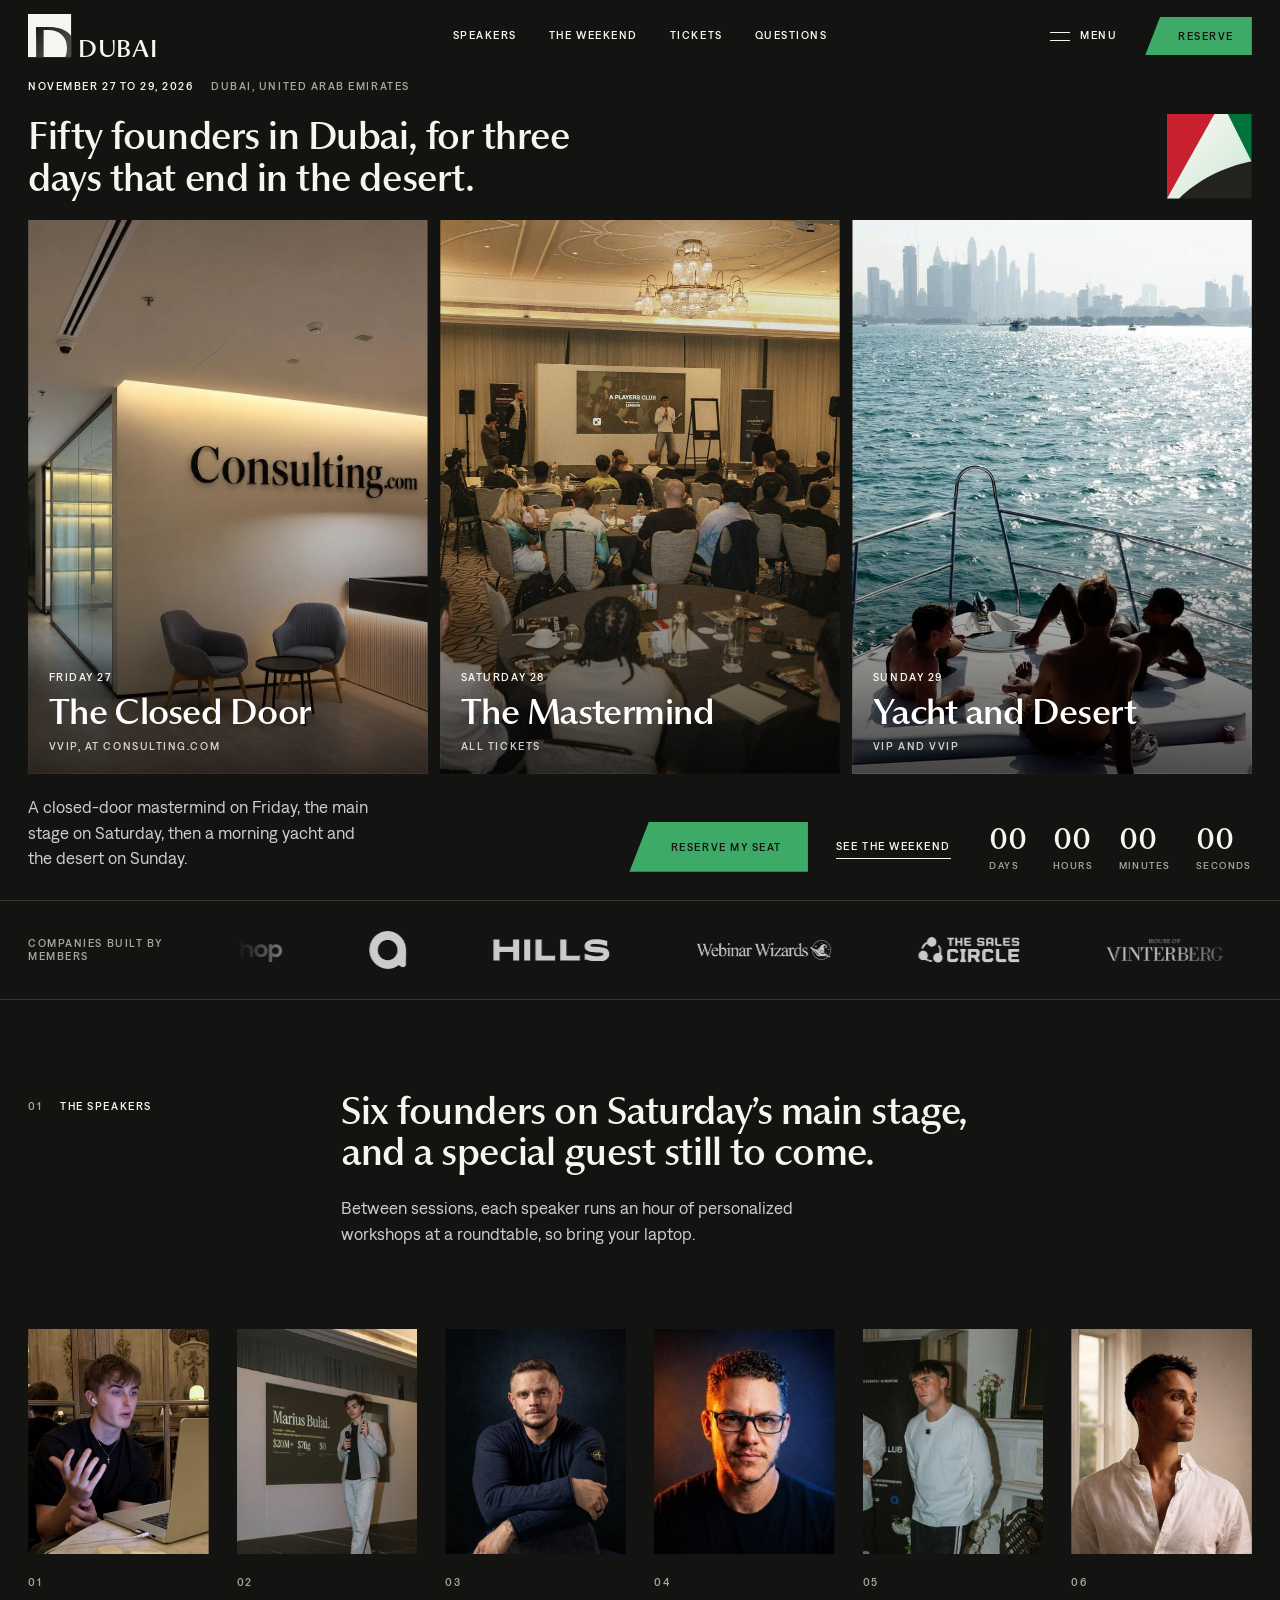
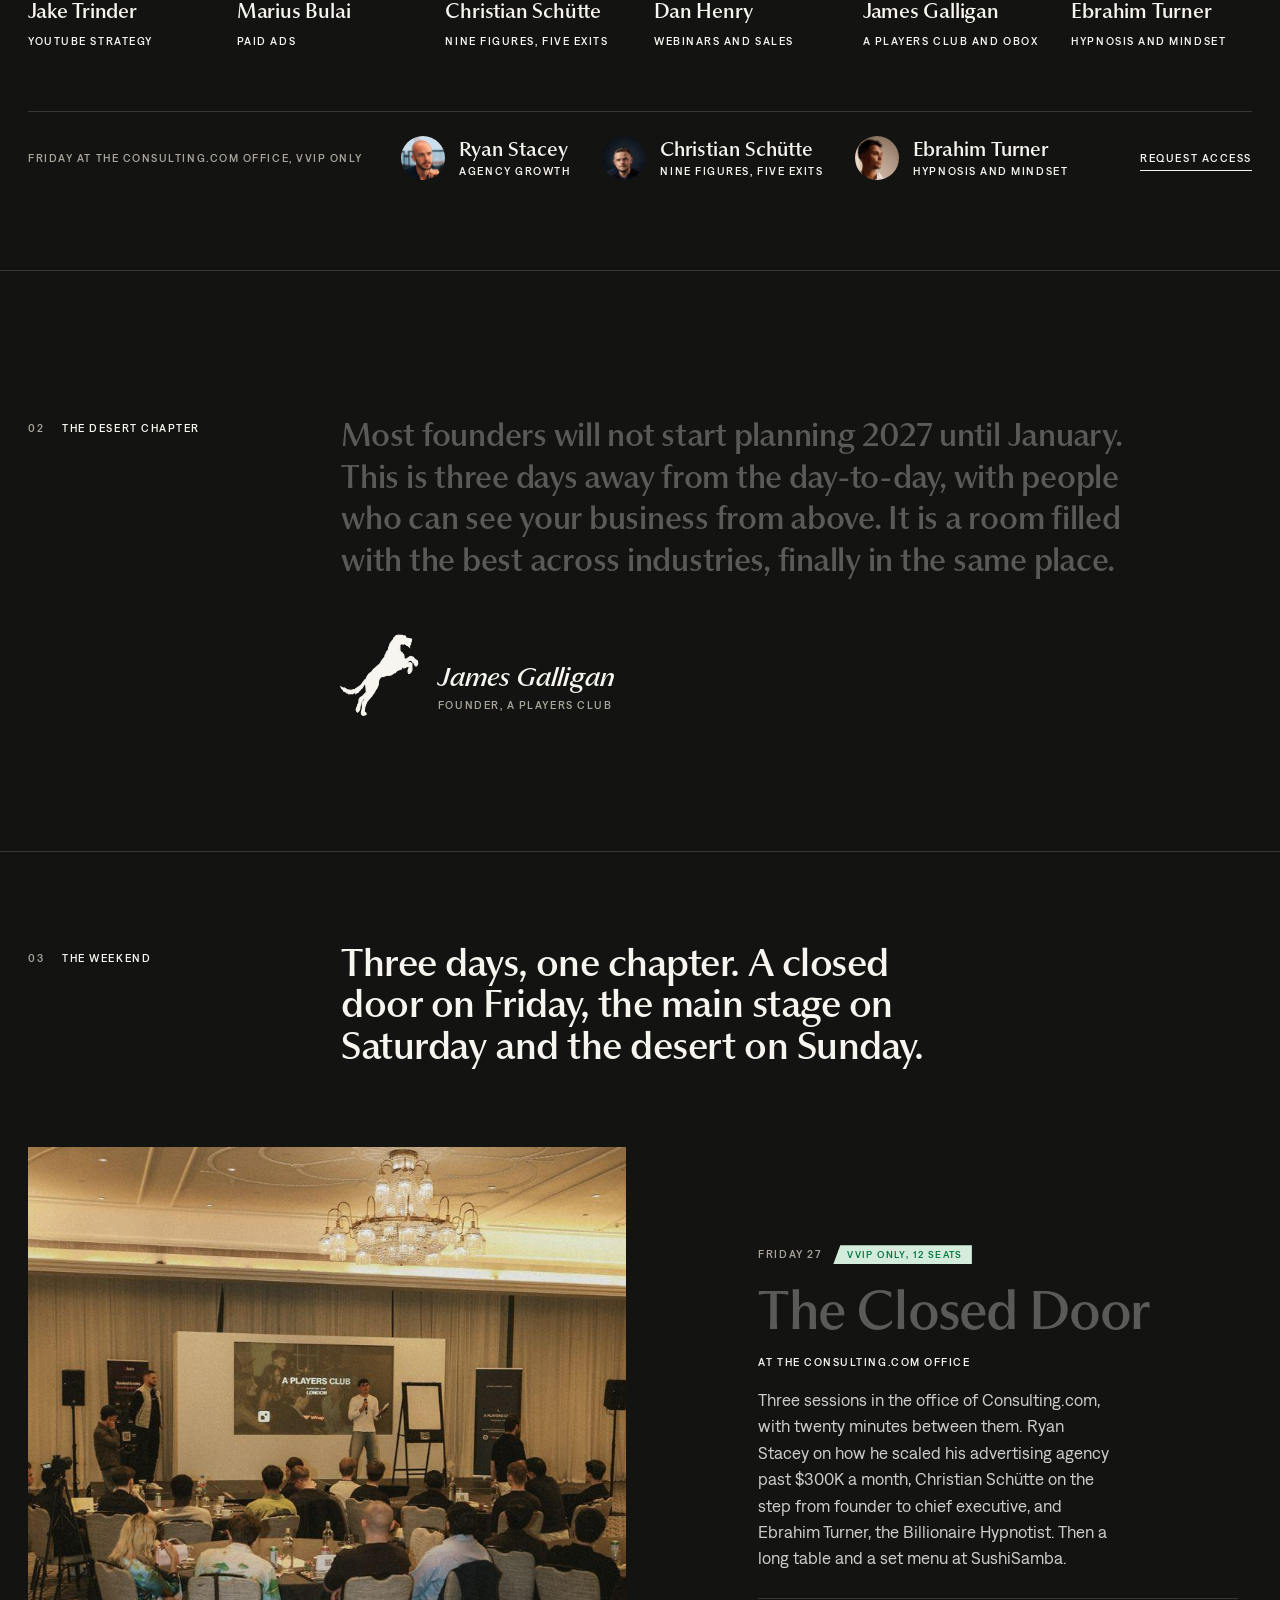
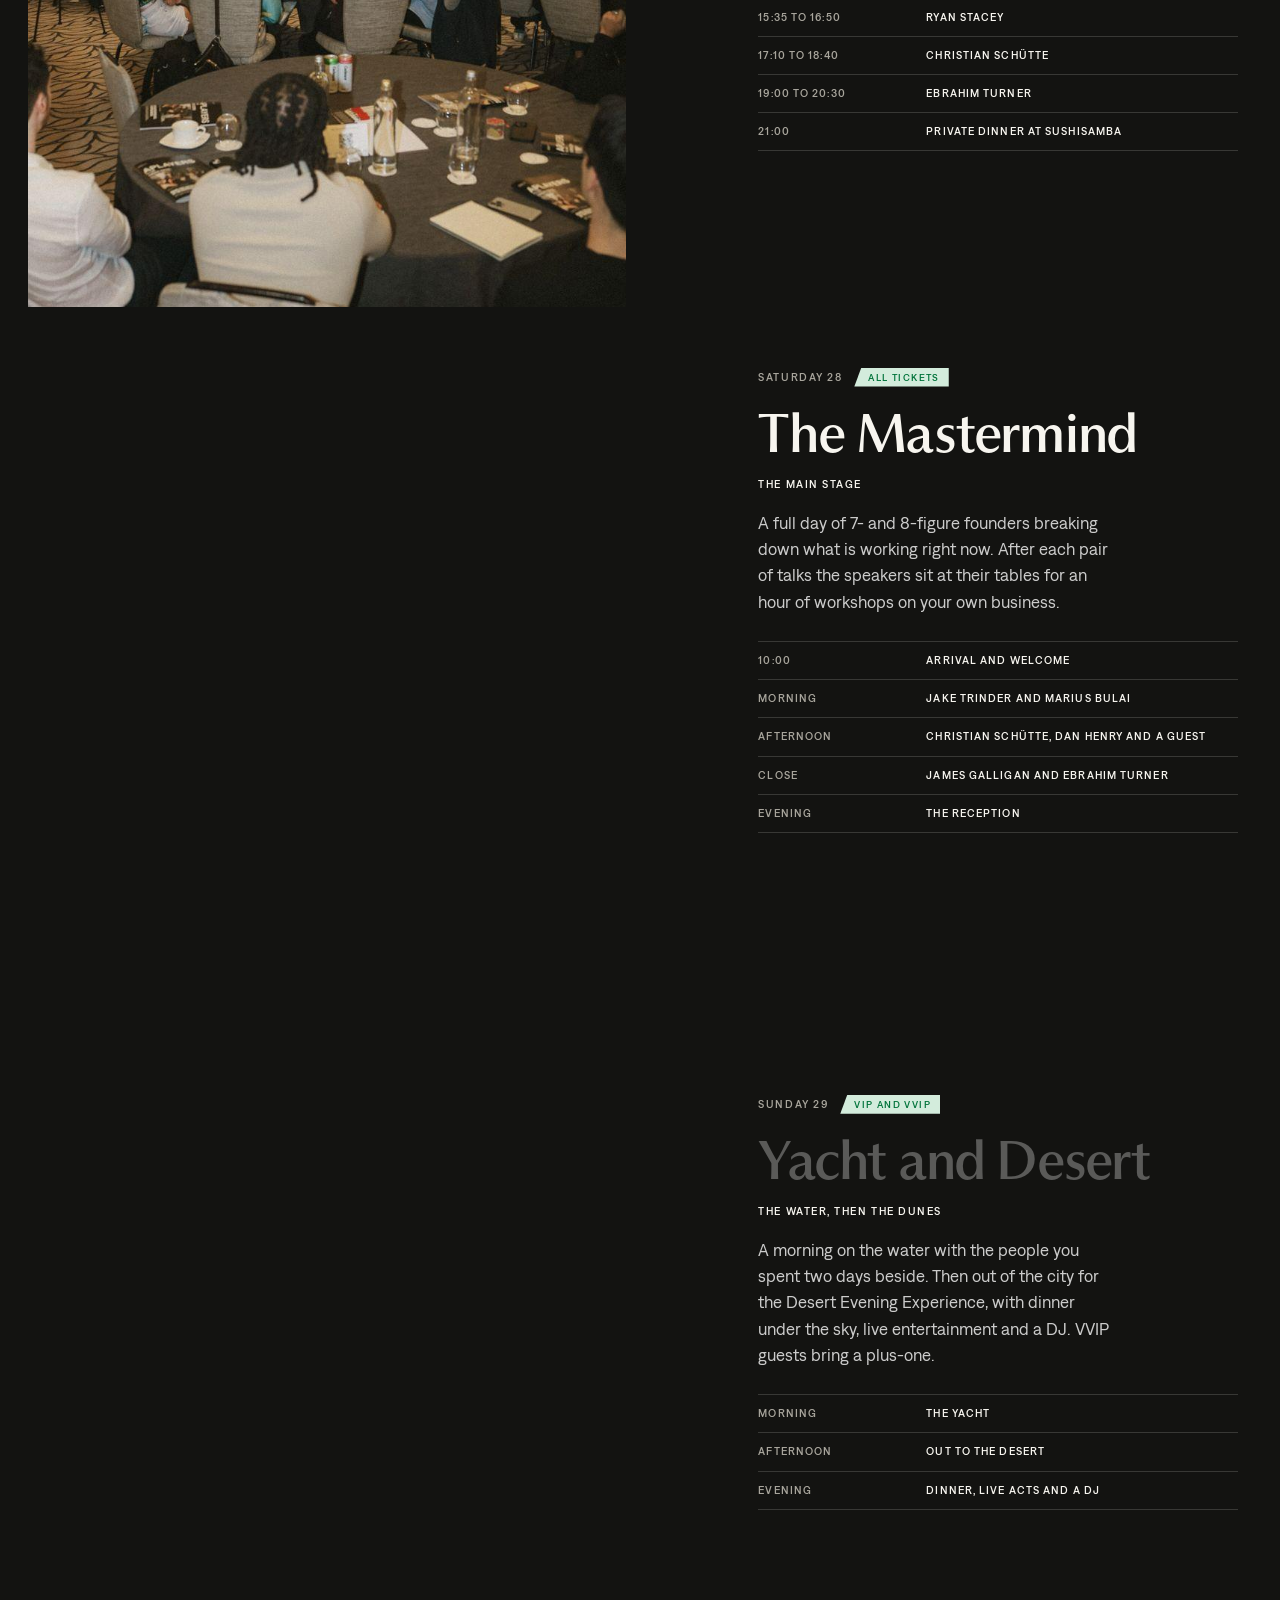
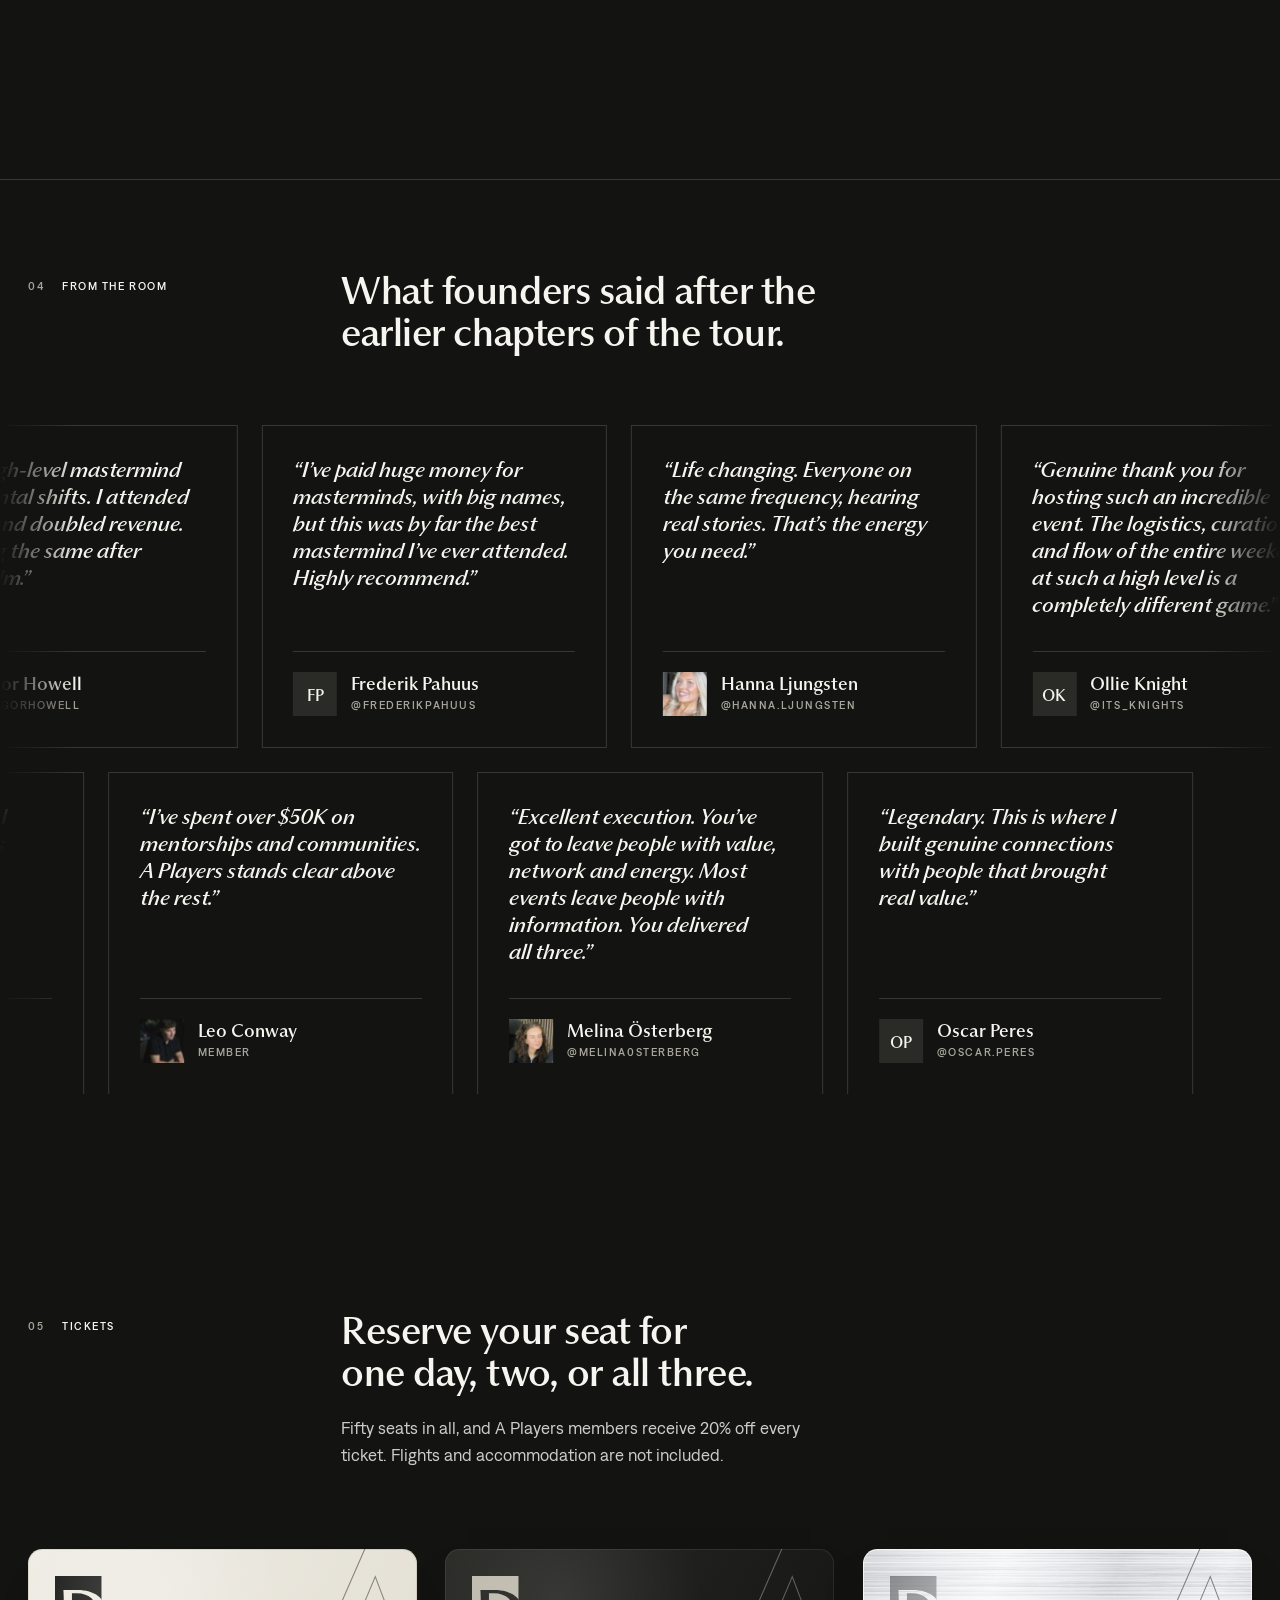
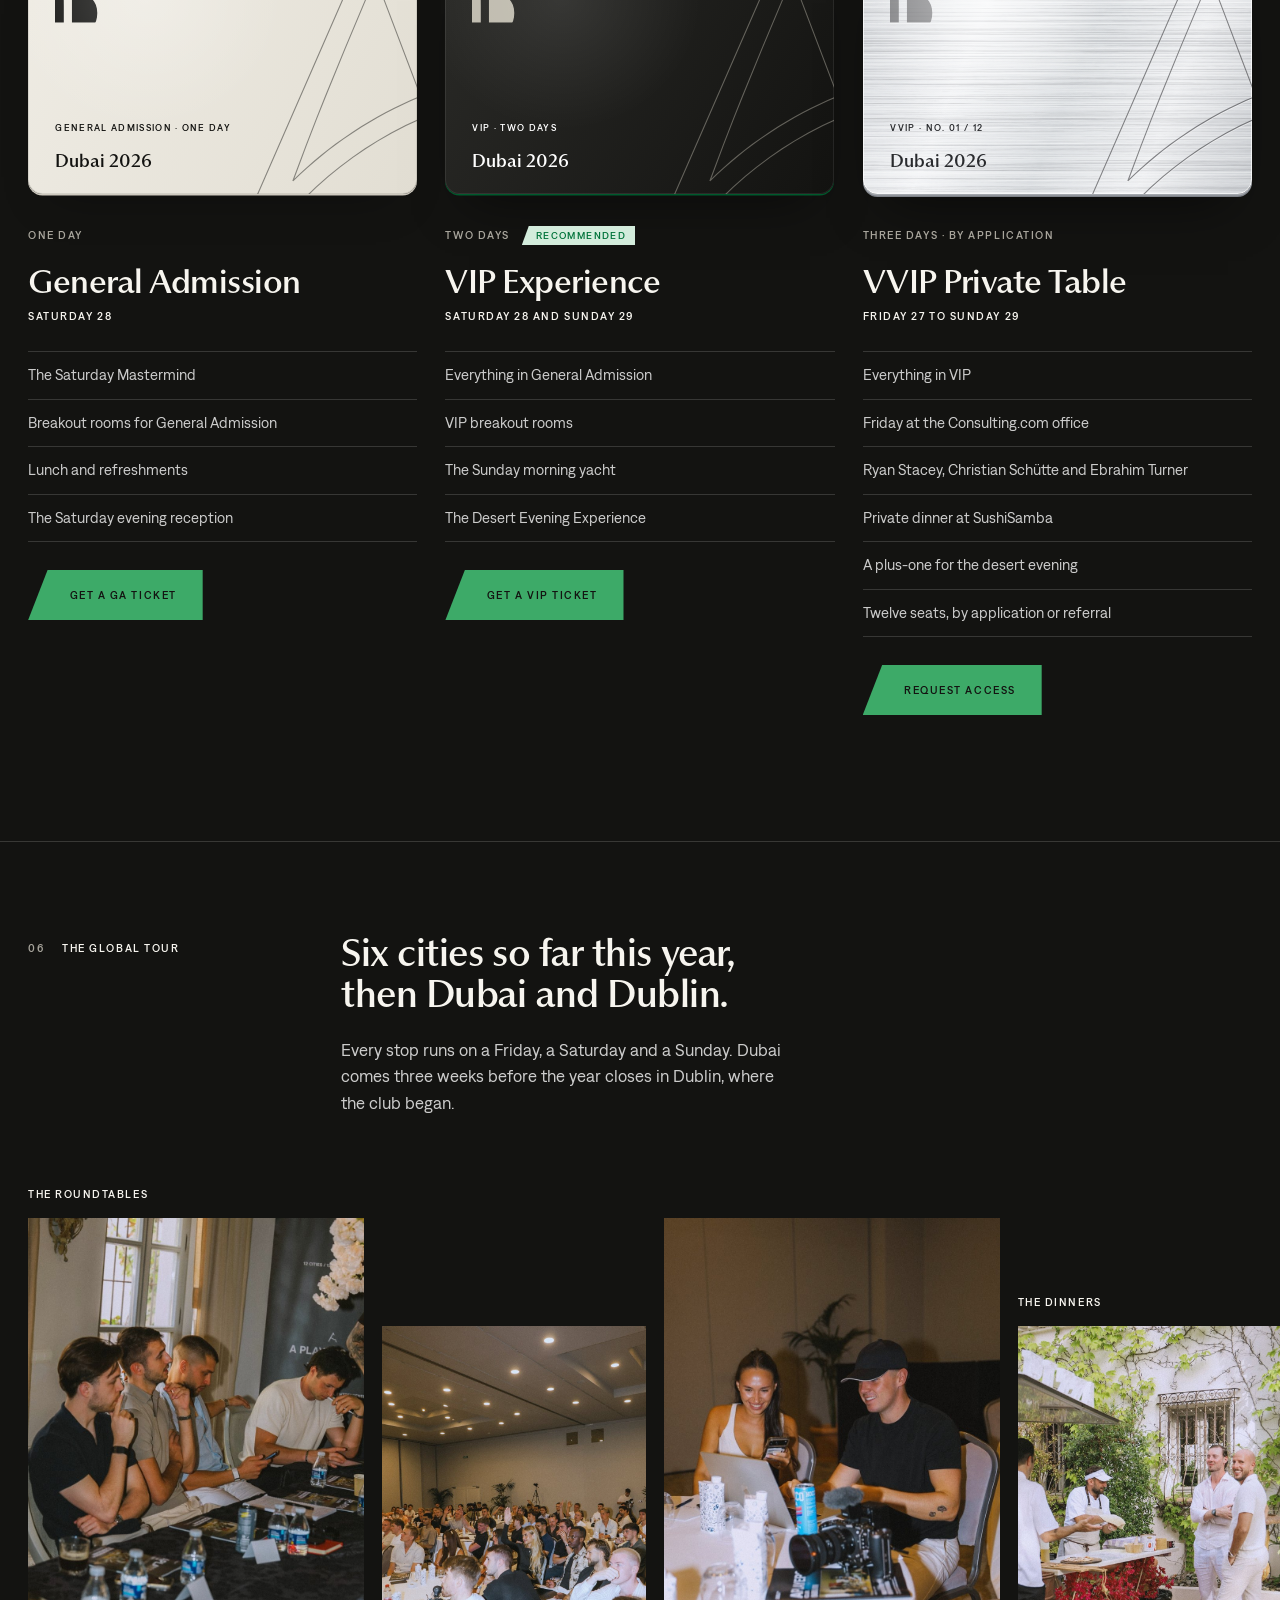
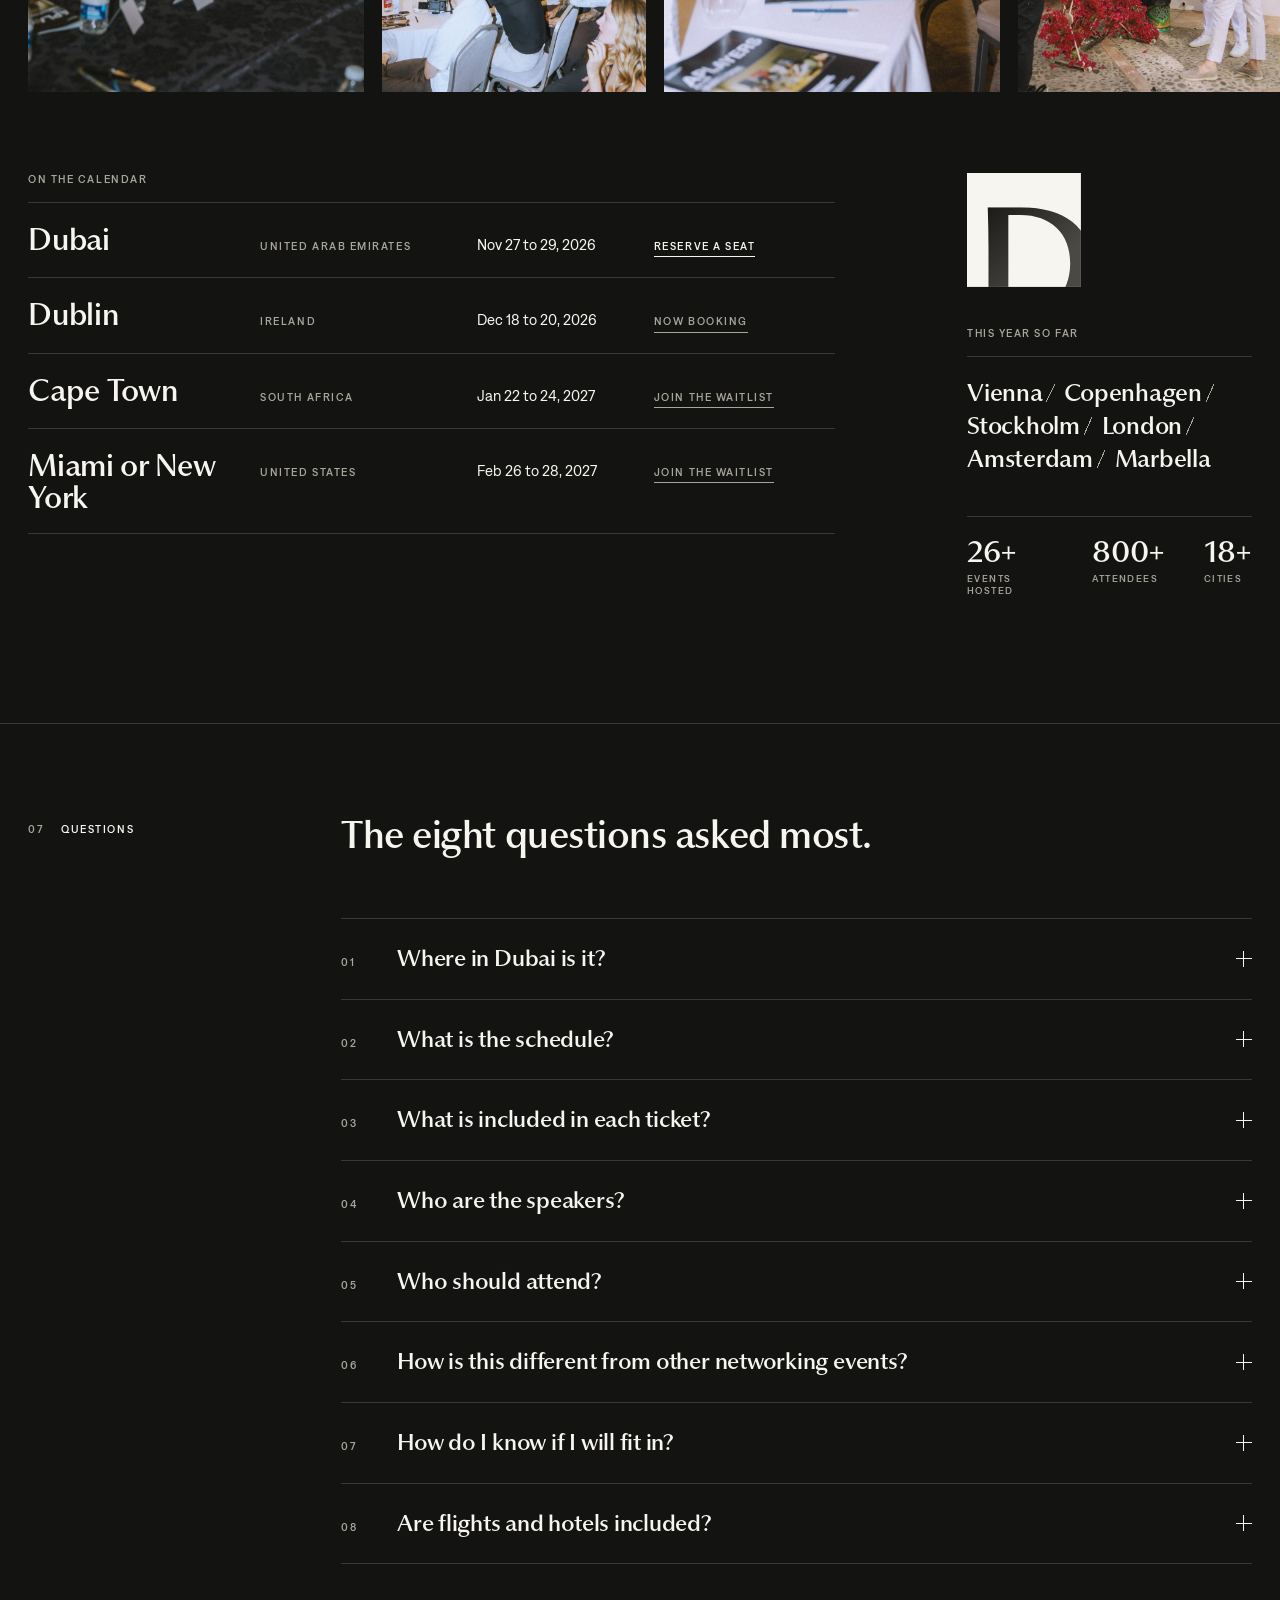
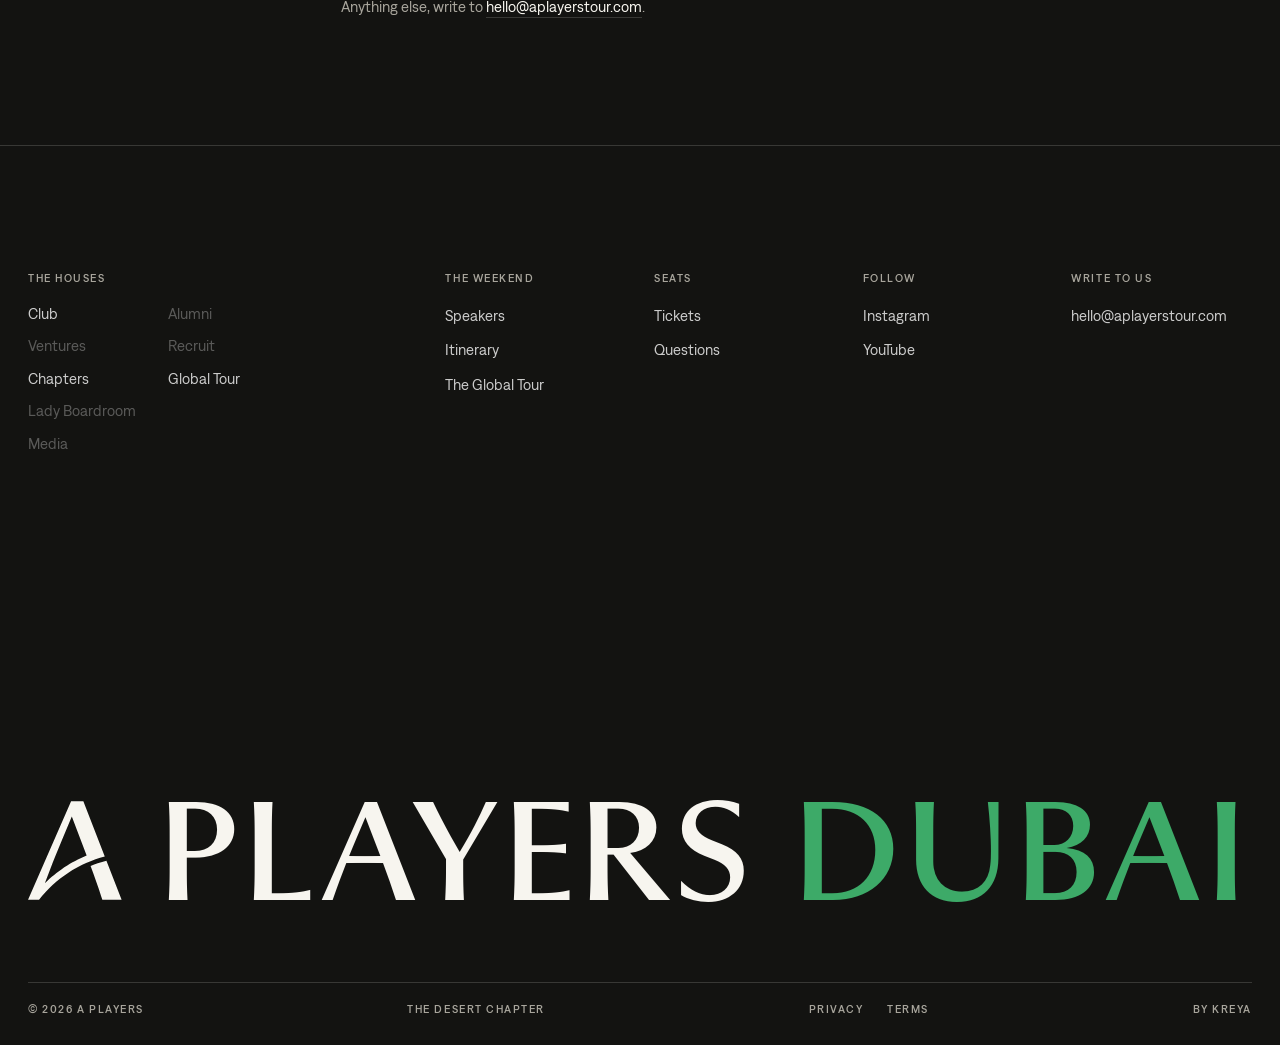
==== commit 49e8e08a: "Relaunch the Dubai page in the chapter design The A Players Dubai site by KREYA in the black-and-whi" ====
--- a/index.html
+++ b/index.html
@@ -1,1205 +1,403 @@
 <!doctype html>
 <html lang="en">
 <head>
-<meta charset="utf-8">
-<script>
+  <meta charset="utf-8" />
+  <meta name="viewport" content="width=device-width, initial-scale=1" />
+  <title>A Players Dubai · November 27 to 29, 2026</title>
+  <meta name="description" content="A Players Global Tour, Dubai. A VVIP mastermind, a full day on the main stage, and the desert to close. November 27 to 29, 2026." />
+  <meta name="facebook-domain-verification" content="1qhzb7lpjxrrle0ifsknmk7eclj7xi" />
+  <meta property="og:type" content="website" />
+  <meta property="og:site_name" content="A Players Dubai" />
+  <meta property="og:title" content="A Players Dubai · November 27 to 29, 2026" />
+  <meta property="og:description" content="A Players Global Tour, Dubai. A VVIP mastermind, a full day on the main stage, and the desert to close. November 27 to 29, 2026." />
+  <meta name="twitter:card" content="summary" />
+  <meta name="theme-color" content="#131311" />
+  <link rel="preload" href="/fonts/museum-Regular.otf" as="font" type="font/otf" crossorigin />
+  <link rel="preload" href="/fonts/denim-Medium.woff2" as="font" type="font/woff2" crossorigin />
+  <link rel="icon" href="/favicon.ico" sizes="any" />
+  <link rel="icon" href="/favicon.svg" type="image/svg+xml" />
+  <link rel="apple-touch-icon" href="/apple-touch-icon.png" />
+  <!-- The live site's tracking, unchanged: the site block every tracking push reads, and Google Tag Manager, which loads
+       only on aplayersdubai.com so previews never count as visits. -->
+  <script>
   /* Site block. Every tracking push reads event_city and event_id from here. */
   window.APD_SITE = { event_city: "dubai", event_id: "13431c85-f0ba-499b-8bae-2faf53c68a30" };
   window.dataLayer = window.dataLayer || [];
-</script>
-<!-- Google Tag Manager: owns all browser tracking on this site. -->
-<script>(function(w,d,s,l,i){w[l]=w[l]||[];w[l].push({'gtm.start':
+  if (/(^|\.)aplayersdubai\.com$/.test(location.hostname)) {
+(function(w,d,s,l,i){w[l]=w[l]||[];w[l].push({'gtm.start':
 new Date().getTime(),event:'gtm.js'});var f=d.getElementsByTagName(s)[0],
 j=d.createElement(s),dl=l!='dataLayer'?'&l='+l:'';j.async=true;j.src=
 'https://www.googletagmanager.com/gtm.js?id='+i+dl;f.parentNode.insertBefore(j,f);
-})(window,document,'script','dataLayer','GTM-WL5TT2WF');</script>
-<!-- End Google Tag Manager -->
-<meta name="viewport" content="width=device-width, initial-scale=1, viewport-fit=cover">
-<meta name="facebook-domain-verification" content="1qhzb7lpjxrrle0ifsknmk7eclj7xi" />
-<title>A Players Dubai · November 27–29, 2026</title>
-<meta name="description" content="A Players Global Tour, Dubai. A VVIP mastermind, a full day on the main stage, and the desert to close. November 27–29, 2026.">
-<meta name="theme-color" content="#111311">
-<link rel="icon" href="favicon.svg" type="image/svg+xml">
-<link rel="apple-touch-icon" href="apple-touch-icon.png">
-<link rel="preload" as="image" href="assets/img/hero-london-stage.jpg" fetchpriority="high">
-<link rel="preconnect" href="https://fonts.googleapis.com">
-<link rel="preconnect" href="https://fonts.gstatic.com" crossorigin>
-<link rel="stylesheet" href="https://fonts.googleapis.com/css2?family=Cormorant+Garamond:ital,wght@0,300;0,400;0,500;1,300;1,400&family=EB+Garamond:ital,wght@0,400;0,500;1,400&family=Playfair+Display:ital,wght@0,500;1,400&display=swap">
-<style>
-  /* Layout, type and section order follow the London tour page
-     (aplayerswaitlist.com/london). The rebrand shows through in the details:
-     the Plateau mark, warm paper instead of white, an ink-green black,
-     gold as the one accent, and the film grain. */
-  :root {
-    --bg: #111311;
-    --card: #1A1D1A;
-    --card-2: #222622;
-    --fg: #F2F0EA;
-    --mute: #8C8C88;
-    --line: rgba(242,240,234,.1);
-    --paper: #F4F1EA;
-    --paper-2: #EAE5DA;
-    --ink: #171C18;
-    --ink-mute: rgba(23,28,24,.48);
-    --line-lt: rgba(23,28,24,.1);
-    --gold: #8E6B3A;
-    --gold-lt: #D4BC8E;
-    --sans: "Helvetica Neue", Helvetica, Arial, sans-serif;
-    --serif: "Cormorant Garamond", "EB Garamond", Georgia, serif;
-    --garamond: "EB Garamond", Georgia, serif;
-    --gut: clamp(20px, 4vw, 48px);
-    --ease: cubic-bezier(.32,.72,0,1);
+})(window,document,'script','dataLayer','GTM-WL5TT2WF');
   }
-  *, *::before, *::after { box-sizing: border-box; }
-  html { -webkit-text-size-adjust: 100%; scroll-behavior: smooth; scroll-padding-top: 56px; }
-  body { margin: 0; background: var(--bg); color: var(--fg); font-family: var(--sans); font-size: 16px; line-height: 1.55; -webkit-font-smoothing: antialiased; overflow-x: clip; }
-  img { max-width: 100%; display: block; }
-  a { color: inherit; text-decoration: none; }
-  button { font: inherit; color: inherit; background: none; border: 0; cursor: pointer; }
-  h1, h2, h3, h4, p { margin: 0; }
-  .wrap { max-width: 1200px; margin-inline: auto; padding-inline: var(--gut); }
-  .narrow { max-width: 1040px; }
-  :focus-visible { outline: 1.5px solid var(--gold-lt); outline-offset: 3px; }
-  .light { background: var(--paper); color: var(--ink); }
-
-  .label { font-size: 13px; font-weight: 700; letter-spacing: .25em; text-transform: uppercase; color: var(--mute); text-align: center; }
-  .dot-label { display: inline-flex; align-items: center; gap: 10px; font-size: 12px; font-weight: 700; letter-spacing: .25em; text-transform: uppercase; }
-  .dot-label::before { content: ""; width: 6px; height: 6px; border-radius: 50%; background: var(--gold); }
-
-  .pill { display: inline-flex; align-items: center; justify-content: center; gap: 8px; min-height: 48px; padding: 0 28px; border-radius: 999px; font-size: 12px; font-weight: 600; letter-spacing: .26em; text-transform: uppercase; transition: background .4s var(--ease), color .4s var(--ease), border-color .4s var(--ease), transform .4s var(--ease); }
-  .pill:active { transform: scale(.98); }
-  .pill.white { background: var(--fg); color: var(--bg); }
-  .pill.white:hover { background: var(--gold-lt); }
-  .pill.ghost { border: 1px solid rgba(242,240,234,.3); color: var(--fg); }
-  .pill.ghost:hover { border-color: var(--gold-lt); color: var(--gold-lt); }
-  .pill.black { background: var(--ink); color: var(--paper); }
-  .pill.black:hover { background: var(--gold); }
-
-  .grain { position: fixed; inset: 0; z-index: 90; pointer-events: none; opacity: .04;
-    background-image: url("data:image/svg+xml,%3Csvg xmlns='http://www.w3.org/2000/svg' width='160' height='160'%3E%3Cfilter id='n'%3E%3CfeTurbulence type='fractalNoise' baseFrequency='.85' numOctaves='3'/%3E%3C/filter%3E%3Crect width='160' height='160' filter='url(%23n)'/%3E%3C/svg%3E"); }
-
-  /* ---------- nav ---------- */
-  .nav { position: fixed; z-index: 50; top: 0; left: 0; right: 0; padding-top: env(safe-area-inset-top, 0px); transition: background .5s var(--ease), border-color .5s var(--ease); border-bottom: 1px solid transparent; }
-  .nav.solid { background: rgba(17,19,17,.88); -webkit-backdrop-filter: blur(14px); backdrop-filter: blur(14px); border-color: var(--line); }
-  .nav-in { display: flex; align-items: center; justify-content: space-between; height: 56px; }
-  .brand { display: flex; align-items: center; gap: 10px; font-size: 11px; letter-spacing: .3em; text-transform: uppercase; color: rgba(242,240,234,.75); }
-  .brand svg { width: 18px; height: auto; color: var(--fg); }
-  .nav .pill { min-height: 32px; padding: 0 16px; font-size: 10.5px; letter-spacing: .2em; }
-
-  /* ---------- hero ---------- */
-  .hero { position: relative; min-height: 100svh; display: flex; flex-direction: column; justify-content: flex-end; overflow: hidden; }
-  .hero-bg { position: absolute; inset: 0; }
-  .hero-bg img { width: 100%; height: 100%; object-fit: cover; object-position: 50% 36%; filter: saturate(.75) brightness(.62); }
-  .hero-bg::after { content: ""; position: absolute; inset: 0; background: linear-gradient(180deg, rgba(17,19,17,.55) 0%, rgba(17,19,17,.2) 30%, rgba(17,19,17,.75) 62%, var(--bg) 96%); }
-  .hero-in { position: relative; z-index: 1; width: 100%; padding-block: 120px 40px; }
-  .live { display: flex; align-items: center; gap: 10px; font-family: var(--serif); font-style: italic; font-size: 13px; letter-spacing: .12em; text-transform: uppercase; color: rgba(242,240,234,.8); }
-  .live::before { content: ""; width: 6px; height: 6px; border-radius: 50%; background: var(--gold-lt); animation: pulse 2.4s ease-in-out infinite; }
-  @keyframes pulse { 50% { opacity: .3; } }
-  .city { font-family: var(--serif); font-weight: 300; font-size: clamp(88px, 13vw, 168px); line-height: .9; letter-spacing: -.02em; text-transform: uppercase; margin: 14px 0 0 -.03em; }
-  .tag-row { display: flex; align-items: center; gap: 16px; margin-top: 18px; }
-  .tag-row::before, .tag-row::after { content: ""; flex: 1; height: 1px; background: var(--line); }
-  .tag-row::before { flex: 0 0 15%; }
-  .tag-row span { font-size: 10px; letter-spacing: .4em; text-transform: uppercase; color: var(--gold-lt); }
-  .hero .pill.white { width: 100%; min-height: 52px; margin-top: 26px; }
-  .facts { display: flex; gap: clamp(28px, 6vw, 72px); margin-top: 26px; padding-top: 18px; border-top: 1px solid var(--line); }
-  .facts div { display: grid; gap: 2px; }
-  .facts span { font-size: 9px; font-weight: 500; letter-spacing: .22em; text-transform: uppercase; color: rgba(242,240,234,.4); }
-  .facts b { font-size: 14px; font-weight: 500; letter-spacing: .02em; }
-
-  /* ---------- countdown ---------- */
-  .countdown { padding-block: 44px 24px; }
-  .count-units { display: flex; justify-content: center; gap: 10px; margin-top: 20px; }
-  .count-units div { display: grid; justify-items: center; gap: 8px; }
-  .count-units b { display: grid; place-items: center; width: clamp(54px, 7vw, 72px); height: clamp(60px, 8vw, 80px); border-radius: 10px; background: var(--card); border: 1px solid var(--line); font-size: clamp(22px, 3vw, 30px); font-weight: 500; font-variant-numeric: tabular-nums; }
-  .count-units span { font-size: 9px; font-weight: 700; letter-spacing: .2em; text-transform: uppercase; color: var(--mute); }
-
-  /* ---------- speakers ---------- */
-  .speakers { padding-block: 48px 40px; }
-  .srail { max-width: 1200px; margin: 30px auto 0; padding-inline: var(--gut); }
-  .strack { display: flex; flex-wrap: wrap; justify-content: center; gap: 32px 20px; }
-  .strack .spk { width: calc((100% - 60px) / 4); }
-  .scount { display: none; }
-  @keyframes slide { to { transform: translateX(-50%); } }
-  .spk { min-width: 0; display: grid; grid-template-rows: auto auto auto 1fr auto; gap: 4px; }
-  .spk .ph { aspect-ratio: 3 / 4; border-radius: 10px; overflow: hidden; background: var(--card); margin-bottom: 10px; display: grid; place-items: center; }
-  .spk .ph img { width: 100%; height: 100%; object-fit: cover; }
-  .spk h3 { font-size: 16px; font-weight: 700; }
-  .spk .handle { font-size: 12px; color: var(--mute); min-height: 1.4em; }
-  .spk p { font-size: 13px; line-height: 1.5; color: rgba(242,240,234,.7); margin-top: 4px; }
-  .spk .area { font-size: 11px; letter-spacing: .15em; text-transform: uppercase; color: rgba(140,140,136,.65); margin-top: 8px; }
-  .spk.guest .ph { border: 1px dashed rgba(212,188,142,.45); background: var(--card); text-align: center; align-content: center; gap: 6px; }
-  .spk.guest .ph i { font-family: var(--serif); font-size: 26px; color: var(--gold-lt); }
-  .spk.guest .ph small { font-size: 10px; letter-spacing: .2em; text-transform: uppercase; color: var(--mute); }
-
-  /* ---------- stats ---------- */
-  .stats-sec { padding-block: 36px 64px; }
-  .stats { display: grid; grid-template-columns: repeat(3, minmax(0, 1fr)); max-width: 640px; margin: 26px auto 0; text-align: center; }
-  .stats b { display: block; font-size: clamp(28px, 4vw, 40px); font-weight: 300; }
-  .stats span { font-size: 11px; font-weight: 700; letter-spacing: .2em; text-transform: uppercase; color: var(--mute); }
-  .logos { position: relative; overflow: hidden; margin-top: 44px; }
-  .logos::before, .logos::after { content: ""; position: absolute; z-index: 1; top: 0; bottom: 0; width: 10%; pointer-events: none; }
-  .logos::before { left: 0; background: linear-gradient(90deg, var(--bg), transparent); }
-  .logos::after { right: 0; background: linear-gradient(270deg, var(--bg), transparent); }
-  .logos .track { display: flex; width: max-content; animation: slide 56s linear infinite; will-change: transform; }
-  .logos ul { display: flex; align-items: center; gap: clamp(44px, 5vw, 76px); margin: 0; padding: 0 clamp(22px, 2.5vw, 38px) 0 0; list-style: none; }
-  .logos img { width: auto; filter: brightness(0) invert(1); opacity: .5; }
-
-  /* ---------- testimonials ---------- */
-  .testi { padding-block: 72px 80px; }
-  .testi .label { color: var(--ink-mute); font-size: 11px; }
-  .h-sans { font-size: clamp(32px, 4.4vw, 48px); font-weight: 300; letter-spacing: -.02em; text-align: center; margin-top: 10px; }
-  .qrail { position: relative; overflow: hidden; margin-top: 40px; }
-  .qrail::before, .qrail::after { content: ""; position: absolute; z-index: 1; top: 0; bottom: 0; width: 6%; pointer-events: none; }
-  .qrail::before { left: 0; background: linear-gradient(90deg, var(--paper), transparent); }
-  .qrail::after { right: 0; background: linear-gradient(270deg, var(--paper), transparent); }
-  .qtrack { display: flex; gap: 16px; width: max-content; padding-right: 16px; animation: slide 80s linear infinite; will-change: transform; }
-  .qrail:hover .qtrack, .qrail.off .qtrack, .logos.off .track { animation-play-state: paused; }
-  .q { width: 300px; flex: none; margin: 0; padding: 22px; border-radius: 12px; background: var(--bg); color: var(--fg); display: grid; grid-template-rows: 1fr auto; gap: 22px; }
-  .q p { font-size: 14px; line-height: 1.55; }
-  .q figcaption { display: flex; align-items: center; justify-content: flex-end; gap: 10px; }
-  .q img { width: 30px; height: 30px; border-radius: 50%; object-fit: cover; border: 1px solid rgba(212,188,142,.6); }
-  .q b { display: block; font-size: 12px; font-weight: 700; }
-  .q em { font-style: normal; font-size: 11px; color: var(--mute); }
-
-  /* ---------- itinerary ---------- */
-  .itin { background: #F8F6F1; color: var(--ink); padding-block: 80px 72px; }
-  .h-serif { font-family: "Playfair Display", var(--serif); font-size: clamp(44px, 6vw, 76px); font-weight: 500; line-height: 1; letter-spacing: -.02em; margin-top: 14px; }
-  .h-serif em { display: block; font-weight: 400; color: rgba(23,28,24,.55); }
-  .itin .intro { max-width: 600px; margin-top: 18px; color: rgba(23,28,24,.6); font-size: 15px; }
-  .chap { display: grid; grid-template-columns: minmax(0, 1fr) minmax(0, 1fr); gap: clamp(28px, 5vw, 72px); align-items: start; padding-block: clamp(40px, 6vw, 72px); border-top: 1px solid var(--line-lt); }
-  .chap:first-of-type { margin-top: 48px; }
-  .chap:nth-of-type(even) .chap-shot { order: 2; }
-  .chap-shot { position: sticky; top: 88px; margin: 0; aspect-ratio: 4 / 5; border-radius: 16px; overflow: hidden; background: var(--paper-2); }
-  .chap-shot img { width: 100%; height: 100%; object-fit: cover; }
-  .chap-shot .pos-yacht { object-position: 50% 52%; }
-  .chap-shot::after { content: ""; position: absolute; inset: 0; background: linear-gradient(180deg, rgba(17,19,17,0) 55%, rgba(17,19,17,.7) 100%); }
-  .chap-shot figcaption { position: absolute; inset: auto 24px 22px; z-index: 1; display: flex; align-items: flex-end; justify-content: space-between; color: var(--fg); }
-  .chap-n { font-family: var(--serif); font-size: clamp(64px, 7vw, 96px); font-weight: 400; line-height: 1; font-variant-numeric: lining-nums; font-feature-settings: "lnum" 1; margin-bottom: -.08em; }
-  .chap-d { font-size: 11px; font-weight: 700; letter-spacing: .22em; text-transform: uppercase; color: rgba(242,240,234,.85); padding-bottom: 10px; }
-  .chap-body { padding-top: 6px; }
-  .chap-k { font-size: 12px; font-weight: 700; letter-spacing: .24em; text-transform: uppercase; color: var(--gold); }
-  .chap-k em { font-family: var(--garamond); font-style: italic; font-weight: 400; font-size: 15px; letter-spacing: .04em; text-transform: none; color: rgba(23,28,24,.5); }
-  .chap h3 { font-family: var(--serif); font-size: clamp(40px, 4.6vw, 60px); font-weight: 500; line-height: 1; letter-spacing: -.01em; margin-top: 14px; }
-  .chip-access { display: inline-flex; margin-top: 18px; padding: 6px 14px; border-radius: 999px; font-size: 10.5px; font-weight: 700; letter-spacing: .16em; text-transform: uppercase; }
-  .chip-access.vvip { background: var(--ink); color: var(--gold-lt); }
-  .chip-access.vip { border: 1px solid rgba(142,107,58,.45); color: var(--gold); }
-  .chip-access.all { border: 1px solid var(--line-lt); color: rgba(23,28,24,.6); }
-  .chap .desc { font-family: var(--garamond); font-size: 18px; line-height: 1.55; color: rgba(23,28,24,.68); margin-top: 18px; }
-  .run { list-style: none; margin: 28px 0 0; padding: 0; border-top: 1px solid var(--line-lt); }
-  .run li { display: grid; grid-template-columns: 116px minmax(0, 1fr); gap: 16px; padding-block: 16px; border-bottom: 1px solid var(--line-lt); }
-  .run .tm { font-size: 11px; font-weight: 700; letter-spacing: .14em; text-transform: uppercase; color: var(--gold); padding-top: 3px; }
-  .run b { display: block; font-size: 16px; font-weight: 600; }
-  .run p { font-size: 14px; color: rgba(23,28,24,.6); margin-top: 3px; }
-  .run .vv { display: inline-block; margin-left: 10px; padding: 2px 9px; border-radius: 999px; background: var(--ink); color: var(--gold-lt); font-style: normal; font-size: 9px; font-weight: 700; letter-spacing: .14em; text-transform: uppercase; vertical-align: 2px; }
-
-  /* ---------- venues (London folds these into the days; Dubai has four) ---------- */
-  .venues { display: grid; grid-template-columns: repeat(4, minmax(0, 1fr)); gap: 12px; margin-top: 48px; }
-  .venue { border-radius: 12px; background: #fff; border: 1px solid var(--line-lt); padding: 20px; display: grid; gap: 6px; align-content: start; }
-  .venue .when { font-size: 10px; font-weight: 600; letter-spacing: .2em; text-transform: uppercase; color: var(--gold); }
-  .venue h3 { font-family: var(--serif); font-size: 24px; font-weight: 500; line-height: 1.1; }
-  .venue p { font-size: 13px; color: rgba(23,28,24,.6); }
-  .venue .st { margin-top: 6px; font-size: 10px; font-weight: 700; letter-spacing: .14em; text-transform: uppercase; color: rgba(23,28,24,.4); }
-
-  /* ---------- inside the room ---------- */
-  .room { padding-block: 72px 32px; }
-  .room-grid { display: grid; grid-template-columns: repeat(3, minmax(0, 1fr)); gap: 16px; margin-top: 28px; }
-  .room-grid div { aspect-ratio: 4 / 5; border-radius: 6px; overflow: hidden; background: var(--card); }
-  .room-grid img { width: 100%; height: 100%; object-fit: cover; }
-
-  /* ---------- the city ---------- */
-  .city-sec { padding-block: 48px 88px; text-align: center; }
-  .city-sec h2 { font-size: clamp(28px, 3.6vw, 40px); font-weight: 700; letter-spacing: -.02em; }
-  .city-sec h2 em { font-family: var(--serif); font-weight: 400; font-style: italic; color: var(--gold-lt); }
-  .city-copy { max-width: 600px; margin: 22px auto 0; display: grid; gap: 14px; font-size: 15px; color: rgba(242,240,234,.65); }
-  .city-sec .pill { margin-top: 30px; background: var(--fg); color: var(--bg); min-height: 44px; font-size: 12px; letter-spacing: .06em; text-transform: none; font-weight: 600; }
-  .city-sec .pill:hover { background: var(--gold-lt); }
-
-  /* ---------- tickets ---------- */
-  .tickets { padding-block: 80px 88px; }
-  .tickets .label { color: var(--ink-mute); }
-  .tix { display: grid; grid-template-columns: repeat(2, minmax(0, 1fr)); gap: 24px; margin-top: 40px; }
-  .tcard { position: relative; border-radius: 18px; background: var(--bg); color: var(--fg); padding: 28px; display: grid; grid-template-rows: auto auto 1fr auto; gap: 14px; }
-  .tcard h3 { font-size: 24px; font-weight: 700; letter-spacing: -.01em; }
-  .tcard .days { font-family: var(--serif); font-style: italic; font-size: 19px; color: var(--gold-lt); }
-  .ticks { list-style: none; margin: 4px 0 0; padding: 0; display: grid; gap: 12px; align-content: start; }
-  .ticks li { display: flex; gap: 12px; align-items: flex-start; font-size: 14px; color: rgba(242,240,234,.82); }
-  .ticks li::before { content: ""; flex: none; width: 10px; height: 5px; margin-top: 6px; border-left: 1.5px solid var(--gold-lt); border-bottom: 1.5px solid var(--gold-lt); transform: rotate(-45deg); }
-  .tbtn { display: grid; place-items: center; min-height: 52px; border-radius: 12px; font-size: 13px; font-weight: 700; letter-spacing: .05em; text-transform: uppercase; margin-top: 10px; transition: background .4s var(--ease), color .4s var(--ease); }
-  .tbtn.dim { background: var(--card-2); color: var(--fg); }
-  .tbtn.dim:hover { background: #2E332E; }
-  .tbtn.bright { background: var(--fg); color: var(--bg); }
-  .tbtn.bright:hover { background: var(--gold-lt); }
-  .rec { position: absolute; top: 0; left: 50%; transform: translate(-50%, -50%); padding: 5px 14px; border-radius: 999px; background: var(--fg); color: var(--bg); font-size: 11px; font-weight: 700; letter-spacing: .1em; text-transform: uppercase; white-space: nowrap; }
-  .vvip { grid-column: 1 / -1; grid-template-columns: minmax(0, 1fr) minmax(0, 1fr); grid-template-rows: none; gap: 18px 40px; overflow: hidden; }
-  .vvip .excl { position: absolute; top: 0; right: 0; padding: 6px 14px; border-bottom-left-radius: 12px; background: rgba(212,188,142,.14); color: var(--gold-lt); font-size: 10px; font-weight: 700; letter-spacing: .14em; text-transform: uppercase; }
-  .vvip h3 { display: flex; align-items: center; gap: 10px; }
-  .vvip h3::after { content: ""; width: 7px; height: 7px; border-radius: 50%; background: var(--gold-lt); }
-  .vvip .lead { font-size: 14px; font-weight: 600; color: rgba(242,240,234,.85); }
-  .vvip .head-col { display: grid; gap: 12px; align-content: start; grid-column: 1 / -1; }
-  .vvip .ticks { grid-template-columns: repeat(2, minmax(0, 1fr)); grid-column: 1 / -1; column-gap: 32px; }
-  .vvip .foot-row { grid-column: 1 / -1; display: flex; flex-wrap: wrap; justify-content: space-between; align-items: center; gap: 16px; padding-top: 18px; border-top: 1px solid var(--line); }
-  .vvip .foot-row span { font-size: 10px; font-weight: 700; letter-spacing: .16em; text-transform: uppercase; color: var(--mute); }
-  .vvip .foot-row b { color: var(--gold-lt); }
-  .tbtn.gold { border: 1px solid rgba(212,188,142,.55); color: var(--gold-lt); padding: 0 28px; margin: 0; }
-  .tbtn.gold:hover { background: var(--gold-lt); color: var(--bg); }
-  .member-note { display: flex; width: max-content; max-width: 100%; margin: 22px auto 0; align-items: center; gap: 12px; padding: 6px 16px 6px 6px; border-radius: 999px; border: 1px solid rgba(142,107,58,.35); background: rgba(142,107,58,.06); font-size: 13px; color: var(--ink); }
-  .member-note span { flex: none; padding: 5px 11px; border-radius: 999px; background: var(--gold); color: #F8F6F1; font-size: 10px; font-weight: 700; letter-spacing: .16em; text-transform: uppercase; }
-  .member-note em { font-style: normal; }
-  .member-note b { color: var(--gold); }
-  .lc { position: fixed; inset: 0; z-index: 200; display: grid; place-items: center; padding: 16px; }
-  .lc[hidden] { display: none; }
-  .lc-back { position: absolute; inset: 0; background: rgba(8,9,8,.72); backdrop-filter: blur(4px); }
-  .lc-sheet { position: relative; width: min(520px, 100%); max-height: calc(100dvh - 32px); overflow-y: auto; overscroll-behavior: contain; background: var(--bg); color: var(--fg); border: 1px solid var(--line); border-radius: 18px; padding: 32px 28px 28px; }
-  .lc-x { position: absolute; top: 10px; right: 10px; width: 44px; height: 44px; font-size: 26px; line-height: 1; color: var(--mute); }
-  .lc-x:hover { color: var(--fg); }
-  .lc-tier { font-size: 11px; font-weight: 700; letter-spacing: .2em; text-transform: uppercase; color: var(--gold-lt); }
-  .lc-sheet h3 { margin-top: 8px; font-size: 24px; font-weight: 700; letter-spacing: -.01em; }
-  .lc-sub { margin-top: 6px; font-size: 14px; color: var(--mute); }
-  .lc form { display: grid; gap: 14px; margin-top: 22px; }
-  .lc-row { display: grid; grid-template-columns: 1fr 1fr; gap: 12px; }
-  .lc-vvip { display: grid; gap: 14px; }
-  .lc-vvip[hidden] { display: none; }
-  .lc-f { display: grid; gap: 6px; min-width: 0; }
-  .lc-f > span { font-size: 11px; font-weight: 700; letter-spacing: .14em; text-transform: uppercase; color: rgba(242,240,234,.7); }
-  .lc-f > span i { font-style: normal; font-weight: 500; letter-spacing: .08em; color: var(--mute); text-transform: none; }
-  .lc-f input, .lc-f textarea, .lc-f select, .lc-cc { width: 100%; min-height: 50px; padding: 12px 14px; border-radius: 10px; border: 1px solid rgba(242,240,234,.16); background: var(--card); color: var(--fg); font: inherit; font-size: 16px; }
-  .lc-f textarea { resize: vertical; min-height: 84px; }
-  .lc-f select { appearance: none; background-image: linear-gradient(45deg, transparent 50%, var(--mute) 50%), linear-gradient(135deg, var(--mute) 50%, transparent 50%); background-position: calc(100% - 20px) 50%, calc(100% - 15px) 50%; background-size: 5px 5px; background-repeat: no-repeat; padding-right: 36px; }
-  .lc-f input:focus, .lc-f textarea:focus, .lc-f select:focus, .lc-cc:focus-within { outline: none; border-color: var(--gold-lt); }
-  .lc-f em { font-style: normal; font-size: 13px; color: #E79A86; min-height: 0; }
-  .lc-f em:empty { display: none; }
-  .lc-f.bad input, .lc-f.bad textarea, .lc-f.bad select, .lc-f.bad .lc-cc { border-color: #E79A86; }
-  .lc-phone { display: grid; grid-template-columns: 128px 1fr; gap: 8px; }
-  .lc-cc { position: relative; display: flex; align-items: center; padding: 0 28px 0 12px; white-space: nowrap; }
-  .lc-cc b { font-weight: 500; overflow: hidden; text-overflow: ellipsis; }
-  .lc-cc::after { content: ""; position: absolute; right: 14px; top: 50%; width: 5px; height: 5px; border-right: 1.5px solid var(--mute); border-bottom: 1.5px solid var(--mute); transform: translateY(-70%) rotate(45deg); }
-  .lc-cc select { position: absolute; inset: 0; opacity: 0; width: 100%; height: 100%; cursor: pointer; font-size: 16px; }
-  .lc-go { min-height: 54px; margin-top: 6px; border-radius: 999px; background: var(--fg); color: var(--bg); font-size: 13px; font-weight: 700; letter-spacing: .14em; text-transform: uppercase; transition: background .4s var(--ease), opacity .3s; }
-  .lc-go:hover { background: var(--gold-lt); }
-  .lc-go:disabled { opacity: .55; cursor: progress; }
-  .lc-done { font-size: 15px; color: var(--gold-lt); text-align: center; }
-  @media (max-width: 480px) {
-    .lc { padding: 0; place-items: end stretch; }
-    .lc-sheet { width: 100%; max-height: 94dvh; border-radius: 18px 18px 0 0; padding: 28px 18px calc(22px + env(safe-area-inset-bottom)); }
-    .lc-row { grid-template-columns: 1fr; }
-    .lc-phone { grid-template-columns: 124px 1fr; }
-  }
-  .tix-note { margin-top: 26px; text-align: center; font-size: 11px; letter-spacing: .14em; text-transform: uppercase; color: var(--ink-mute); }
-
-  /* ---------- founders ---------- */
-  .founders { padding-block: 80px 72px; }
-  .letters { display: grid; grid-template-columns: repeat(2, minmax(0, 1fr)); gap: 48px; margin-top: 40px; }
-  .letter header { display: flex; align-items: center; gap: 14px; margin-bottom: 20px; }
-  .letter header img { width: 48px; height: 48px; border-radius: 50%; object-fit: cover; border: 1px solid rgba(212,188,142,.6); }
-  .letter header b { display: block; font-size: 15px; font-weight: 700; }
-  .letter header span { display: block; font-size: 12px; color: var(--mute); }
-  .letter p { font-size: 14px; color: rgba(242,240,234,.82); }
-  .letter p + p { margin-top: 12px; }
-  .letter p.big { font-family: var(--serif); font-style: italic; font-size: 24px; color: var(--gold-lt); }
-
-  /* ---------- gallery + tour ---------- */
-  .gallery { padding-block: 24px 48px; }
-  .gal { display: grid; grid-template-columns: repeat(6, minmax(0, 1fr)); gap: 8px; margin-top: 26px; }
-  .gal div { aspect-ratio: 9 / 16; overflow: hidden; background: var(--card); }
-  .gal img { width: 100%; height: 100%; object-fit: cover; }
-  .tour { padding-block: 72px 72px; }
-  .tour .h-sans { margin-top: 0; }
-  .loc { display: grid; grid-template-columns: repeat(5, minmax(0, 1fr)); gap: 12px; margin-top: 36px; }
-  .loc a { position: relative; aspect-ratio: 3 / 4; border-radius: 6px; overflow: hidden; color: var(--fg); background: var(--ink); }
-  .loc img { position: absolute; inset: 0; width: 100%; height: 100%; object-fit: cover; filter: brightness(.6) saturate(.8); transition: transform .8s var(--ease); }
-  .loc a:hover img { transform: scale(1.04); }
-  .loc .chip { position: absolute; top: 10px; left: 10px; padding: 3px 10px; border-radius: 999px; background: rgba(17,19,17,.6); font-size: 9px; font-weight: 700; letter-spacing: .14em; text-transform: uppercase; }
-  .loc .chip.now { background: var(--gold-lt); color: var(--bg); }
-  .loc .meta { position: absolute; left: 14px; right: 14px; bottom: 14px; display: grid; gap: 2px; }
-  .loc b { font-size: 14px; font-weight: 700; }
-  .loc span { font-size: 12px; color: rgba(242,240,234,.7); }
-  .loc small { font-size: 10px; letter-spacing: .1em; text-transform: uppercase; color: rgba(242,240,234,.45); }
-  .tour-cta { display: flex; justify-content: center; margin-top: 32px; }
-
-  /* ---------- faq ---------- */
-  .faq-sec { padding-block: 80px 72px; }
-  .faq-grid { display: grid; grid-template-columns: minmax(0, 1fr) minmax(0, 2fr); gap: 40px clamp(32px, 6vw, 96px); }
-  .faq-side .dot-label { color: var(--mute); font-size: 11px; }
-  .faq-side h2 { font-size: clamp(48px, 6vw, 72px); font-weight: 700; letter-spacing: -.03em; line-height: 1; margin: 14px 0 22px; }
-  .faq-side .pill { min-height: 38px; font-size: 11px; letter-spacing: .1em; text-transform: none; }
-  .faq details { border-bottom: 1px solid var(--line); }
-  .faq summary { list-style: none; cursor: pointer; display: flex; justify-content: space-between; align-items: center; gap: 20px; padding-block: 20px; font-size: 17px; font-weight: 600; }
-  .faq summary::-webkit-details-marker { display: none; }
-  .faq summary::after { content: ""; flex: none; width: 7px; height: 7px; border-right: 1.5px solid var(--mute); border-bottom: 1.5px solid var(--mute); transform: rotate(45deg); transition: transform .3s var(--ease); }
-  .faq details[open] summary::after { transform: rotate(-135deg); border-color: var(--gold-lt); }
-  .faq p { padding-bottom: 20px; font-size: 14px; color: rgba(242,240,234,.68); max-width: 64ch; }
-
-  /* ---------- footer ---------- */
-  footer { background: #0C0E0C; padding-block: 56px calc(110px + env(safe-area-inset-bottom, 0px)); }
-  .foot-grid { display: flex; flex-wrap: wrap; justify-content: space-between; gap: 32px; }
-  .foot-grid h3 { font-size: 22px; font-weight: 700; letter-spacing: .02em; }
-  .foot-grid p { font-size: 13px; color: var(--mute); margin-top: 4px; }
-  .foot-grid h4 { font-size: 13px; font-weight: 700; }
-  .foot-links { display: grid; gap: 6px; margin-top: 10px; font-size: 13px; color: var(--mute); }
-  .foot-links a:hover { color: var(--gold-lt); }
-  .foot-base { margin-top: 40px; padding-top: 20px; border-top: 1px solid var(--line); display: flex; flex-wrap: wrap; justify-content: space-between; gap: 12px; font-size: 11px; color: rgba(140,140,136,.7); }
-
-  /* ---------- sticky reserve bar ---------- */
-  .bar { position: fixed; z-index: 55; left: 50%; bottom: calc(14px + env(safe-area-inset-bottom, 0px)); width: min(680px, calc(100% - 24px)); transform: translate(-50%, 140%); transition: transform .6s var(--ease); background: rgba(26,29,26,.92); -webkit-backdrop-filter: blur(14px); backdrop-filter: blur(14px); border: 1px solid var(--line); border-radius: 999px; }
-  .bar.on { transform: translate(-50%, 0); }
-  .bar-in { display: flex; align-items: center; justify-content: space-between; gap: 12px; padding: 8px 8px 8px 22px; }
-  .bar-in p { display: flex; align-items: center; gap: 14px; font-size: 13px; font-weight: 600; }
-  .bar-in p span { font-size: 11px; font-weight: 400; color: var(--mute); }
-  .bar .pill { min-height: 38px; padding: 0 20px; font-size: 11px; }
-
-  .js [data-reveal] { opacity: 0; transform: translateY(16px); transition: opacity .9s var(--ease), transform .9s var(--ease); }
-  .js [data-reveal].in { opacity: 1; transform: none; }
-
-  @media (prefers-reduced-motion: reduce) {
-    html { scroll-behavior: auto; }
-    .qtrack, .logos .track, .live::before { animation: none; }
-    .qrail { overflow-x: auto; }
-    .js [data-reveal] { opacity: 1; transform: none; transition: none; }
-  }
-  @media (max-width: 960px) {
-    .venues { grid-template-columns: repeat(2, minmax(0, 1fr)); }
-    .tix { grid-template-columns: minmax(0, 1fr); }
-    .vvip .ticks { grid-template-columns: minmax(0, 1fr); }
-    .letters, .faq-grid { grid-template-columns: minmax(0, 1fr); }
-    .loc { grid-template-columns: repeat(3, minmax(0, 1fr)); }
-    .gal { grid-template-columns: repeat(3, minmax(0, 1fr)); }
-  }
-  @media (max-width: 640px) {
-    .chap { grid-template-columns: minmax(0, 1fr); gap: 24px; }
-    .chap:nth-of-type(even) .chap-shot { order: 0; }
-    .chap-shot { position: relative; top: 0; aspect-ratio: 4 / 3; }
-    .chap-shot .pos-yacht { object-position: 50% 80%; }
-    .run li { grid-template-columns: 92px minmax(0, 1fr); gap: 12px; }
-    .venues { grid-template-columns: minmax(0, 1fr); }
-    .room-grid { grid-template-columns: repeat(2, minmax(0, 1fr)); }
-    .room-grid div:nth-child(3) { display: none; }
-    .loc { display: flex; overflow-x: auto; scroll-snap-type: x mandatory; scrollbar-width: none; margin-inline: calc(var(--gut) * -1); padding-inline: var(--gut); }
-    .loc::-webkit-scrollbar { display: none; }
-    .loc a { flex: 0 0 58%; scroll-snap-align: start; }
-    .q { width: 260px; }
-    .bar-in p span { display: none; }
-  }
-  @media (max-width: 900px) {
-    .strack .spk { width: calc((100% - 40px) / 3); }
-  }
-  @media (max-width: 720px) {
-    /* Speakers: a rail you swipe yourself, one card at a time, next card peeking. */
-    .srail { padding-inline: 0; }
-    .strack { display: flex; gap: 14px; overflow-x: auto; scroll-snap-type: x mandatory; overscroll-behavior-x: contain; -webkit-overflow-scrolling: touch; scrollbar-width: none; padding-inline: var(--gut); scroll-padding-inline: var(--gut); }
-    .strack::-webkit-scrollbar { display: none; }
-    .strack { flex-wrap: nowrap; justify-content: flex-start; }
-    .strack .spk { flex: 0 0 74%; width: auto; scroll-snap-align: start; }
-    .scount { display: block; margin-top: 18px; text-align: center; font-size: 11px; font-weight: 700; letter-spacing: .2em; color: var(--mute); }
-    .scount b { color: var(--fg); font-weight: 700; }
-    /* Testimonials: swipe instead of an endless ticker. */
-    .qrail::before, .qrail::after { display: none; }
-    .qrail { overflow-x: auto; scroll-snap-type: x mandatory; scrollbar-width: none; }
-    .qrail::-webkit-scrollbar { display: none; }
-    .qtrack { animation: none; padding-inline: var(--gut); }
-    .q { width: 80vw; scroll-snap-align: center; }
-    .q[aria-hidden="true"] { display: none; }
-    /* Phones: no blur layers, grain or scroll-in animation; they cost frames on iOS. */
-    .nav.solid { -webkit-backdrop-filter: none; backdrop-filter: none; background: rgba(17,19,17,.97); }
-    .bar { -webkit-backdrop-filter: none; backdrop-filter: none; background: #1A1D1A; box-shadow: 0 10px 30px rgba(0,0,0,.35); }
-    .lc-back { backdrop-filter: none; }
-    .grain { display: none; }
-    .js [data-reveal] { opacity: 1; transform: none; transition: none; }
-    /* Stats: keep labels off the screen edge. */
-    .stats { padding-inline: var(--gut); gap: 8px; }
-    .stats span { font-size: 9.5px; letter-spacing: .14em; }
-    /* Itinerary: time above each session so the text gets the full width. */
-    .chap h3 { font-size: 38px; }
-    .chap .desc { font-size: 17px; }
-    .run li { grid-template-columns: minmax(0, 1fr); gap: 4px; padding-block: 14px; }
-    .run .tm { padding-top: 0; }
-    .run .vv { display: table; margin: 6px 0 2px; }
-    /* City story reads left-aligned on a phone. */
-    .city-sec { text-align: left; }
-    .city-copy { margin-inline: 0; }
-    /* Founders: open on the first lines, the rest on request. */
-    .letter.clip p:nth-of-type(n+3) { display: none; }
-    .letter-more { padding: 0; display: inline-flex; align-items: center; gap: 8px; margin-top: 16px; min-height: 44px; font-size: 11px; font-weight: 700; letter-spacing: .2em; text-transform: uppercase; color: var(--gold-lt); }
-    .letter-more::after { content: ""; width: 6px; height: 6px; border-right: 1.5px solid currentColor; border-bottom: 1.5px solid currentColor; transform: translateY(-2px) rotate(45deg); }
-    /* Footer: brand, then links in a row. */
-    .foot-grid { flex-direction: column; gap: 22px; }
-    .foot-links { display: flex; flex-wrap: wrap; gap: 8px 22px; }
-  }
-  @media (min-width: 721px) { .letter-more { display: none; } }
-</style>
-<script>document.documentElement.classList.add("js");</script>
+  </script>
+  <script type="module" crossorigin src="/assets/main-C1ZlE4nH.js"></script>
+  <link rel="stylesheet" crossorigin href="/assets/main-C47x76MZ.css">
 </head>
-<body>
-<!-- Google Tag Manager (noscript) -->
-<noscript><iframe src="https://www.googletagmanager.com/ns.html?id=GTM-WL5TT2WF"
-height="0" width="0" style="display:none;visibility:hidden"></iframe></noscript>
-<!-- End Google Tag Manager (noscript) -->
-<div class="grain" aria-hidden="true"></div>
-
-<header class="nav" id="nav">
-  <div class="wrap nav-in">
-    <a class="brand" href="#top" aria-label="A Players Global Tour">
-      <svg viewBox="0 0 1000 814.62" aria-hidden="true" fill="currentColor"><path d="M0 814.62A1000 1000 0 0 1 420 0H580A1000 1000 0 0 1 1000 814.62H780A560 560 0 0 0 500 329.64A560 560 0 0 0 220 814.62Z"/></svg>
-      A Players Global Tour
-    </a>
-    <a class="pill ghost" href="#tickets">Reserve</a>
+<body class="is-loading">
+  <noscript><iframe src="https://www.googletagmanager.com/ns.html?id=GTM-WL5TT2WF" height="0" width="0" style="display:none;visibility:hidden"></iframe></noscript>
+
+  <header class="nav">
+    <a class="nav__logo nav__logo--chapter" href="#top" aria-label="A Players Dubai, back to top" data-chapter></a>
+    <nav class="nav__links label" aria-label="Dubai">
+      <a href="#speakers">Speakers</a>
+      <a href="#weekend">The weekend</a>
+      <a href="#tickets">Tickets</a>
+      <a href="#faq">Questions</a>
+    </nav>
+    <div class="nav__right">
+      <button class="nav__menu label" type="button" aria-expanded="false" aria-controls="menu">
+        <span class="nav__menu-icon" aria-hidden="true"><i></i><i></i></span>
+        <span data-menu-label>Menu</span>
+      </button>
+      <a class="btn" href="#tickets">Reserve</a>
+    </div>
+  </header>
+
+  <div class="menu" id="menu" aria-hidden="true" inert>
+    <nav class="menu__run" aria-label="The houses of A Players"></nav>
+    <div class="menu__peek" aria-hidden="true"></div>
+    <div class="menu__foot label">
+      <p class="menu__note"><span data-menu-status></span><span data-menu-note>The houses of A Players</span></p>
+      <a href="https://www.instagram.com/aplayerstour/" target="_blank" rel="noopener">Instagram</a>
+    </div>
   </div>
-</header>
-
-<main id="top">
-  <!-- HERO -->
-  <section class="hero" aria-labelledby="hero-title">
-    <div class="hero-bg"><img src="assets/img/hero-london-stage.jpg" alt="" fetchpriority="high" decoding="async"></div>
-    <div class="wrap hero-in">
-      <p class="live">November 27–29, 2026 · Live</p>
-      <h1 class="city" id="hero-title">Dubai</h1>
-      <div class="tag-row"><span>A Players Mastermind</span></div>
-      <a class="pill white" href="#tickets">Reserve My Seat</a>
-      <div class="facts">
-        <div><span>Dates</span><b>Nov 27–29</b></div>
-        <div><span>Format</span><b>In-Person</b></div>
-        <div><span>Tickets</span><b>Limited to 50</b></div>
-      </div>
-    </div>
-  </section>
-
-  <!-- COUNTDOWN -->
-  <section class="countdown" aria-labelledby="cd-title">
-    <h2 class="label" id="cd-title">Live Dubai Event Countdown</h2>
-    <div class="count-units" aria-live="off">
-      <div><b id="c-mo">00</b><span>Months</span></div>
-      <div><b id="c-d">00</b><span>Days</span></div>
-      <div><b id="c-h">00</b><span>Hours</span></div>
-      <div><b id="c-m">00</b><span>Min</span></div>
-      <div><b id="c-s">00</b><span>Sec</span></div>
-    </div>
-  </section>
-
-  <!-- SPEAKERS -->
-  <section class="speakers" id="speakers" aria-labelledby="spk-title">
-    <h2 class="label" id="spk-title">The Speakers</h2>
-    <div class="srail">
-      <div class="strack" id="strack">
-        <article class="spk"><div class="ph"><img src="assets/img/jake.jpg" alt="Jake Trinder" loading="lazy" decoding="async" style="object-position:50% 30%"></div><h3>Jake Trinder</h3><p class="handle">@jake.trinder</p><p>Founder of one of the biggest YouTube strategy agencies in the industry. Gary Vee, Ali Abdaal and 80+ more on the client list.</p><p class="area">YouTube Strategy</p></article>
-        <article class="spk"><div class="ph"><img src="assets/img/marius.jpg" alt="Marius Bulai" loading="lazy" decoding="async" style="object-position:50% 45%"></div><h3>Marius Bulai</h3><p class="handle">@mariusbulai1</p><p>Paid ads expert and media buyer. €65M+ in ad spend and €300M+ in client revenue.</p><p class="area">Ads Growth</p></article>
-        <article class="spk"><div class="ph"><img src="assets/img/christian.jpg" alt="Christian Schütte" loading="lazy" decoding="async" style="object-position:50% 25%"></div><h3>Christian Schütte</h3><p class="handle">@askschuette</p><p>9-figure entrepreneur with five exits. Privately advises founders running €500k to €2M a month.</p><p class="area">9-Figure Entrepreneur</p></article>
-        <article class="spk"><div class="ph"><img src="assets/img/henry.jpg" alt="Dan Henry" loading="lazy" decoding="async"></div><h3>Dan Henry</h3><p class="handle">@danhenry</p><p>Has sold more than $40M through webinars. One of the most recognised names in online sales.</p><p class="area">Webinars &amp; Sales</p></article>
-        <article class="spk guest"><div class="ph"><i>Special Guest</i><small>Announced soon</small></div><h3>Special Guest</h3><p class="handle"></p><p>Announced soon.</p><p class="area">To be announced</p></article>
-        <article class="spk"><div class="ph"><img src="assets/img/james.jpg" alt="James Galligan" loading="lazy" decoding="async"></div><h3>James Galligan</h3><p class="handle">@jamesgalligann</p><p>Founder of A Players Club, built the community to $2M/year at 22 years old. Co-founder of OBOX, event software.</p><p class="area">A Players Club &amp; OBOX</p></article>
-        <article class="spk"><div class="ph"><img src="assets/img/ebrahim.jpg" alt="Ebrahim Turner" loading="lazy" decoding="async" style="object-position:55% 30%"></div><h3>Ebrahim Turner</h3><p class="handle">@ebrahim</p><p>Known as the Billionaire Hypnotist. Works with founders and high performers on the mental side of the game.</p><p class="area">Hypnosis &amp; Mindset</p></article>
-      </div>
-      <p class="scount" aria-hidden="true"><b id="scount-n">1</b> / <span id="scount-t">7</span></p>
-    </div>
-  </section>
-
-  <!-- MORE ABOUT OUR EVENTS -->
-  <section class="stats-sec" aria-labelledby="st-title">
-    <h2 class="label" id="st-title" style="font-size:12px">More About Our Events</h2>
-    <div class="stats">
-      <div><b>26+</b><span>Events Hosted</span></div>
-      <div><b>800+</b><span>Attendees</span></div>
-      <div><b>18+</b><span>Cities</span></div>
-    </div>
-    <div class="logos" aria-label="Companies built by members">
-      <div class="track" aria-hidden="true">
-          <ul><li><img src="assets/logos/whop.svg" alt="" style="height:25px"></li><li><img src="assets/logos/ascend.png" alt="" style="height:45px"></li><li><img src="assets/logos/hills.svg" alt="" style="height:24px"></li><li><img src="assets/logos/webinar-wizards.png" alt="" style="height:22px"></li><li><img src="assets/logos/sales-circle.png" alt="" style="height:27px"></li><li><img src="assets/logos/vinterberg.png" alt="" style="height:25px"></li><li><img src="assets/logos/variance.png" alt="" style="height:22px"></li><li><img src="assets/logos/license-scale.png" alt="" style="height:22px"></li><li><img src="assets/logos/reloka.png" alt="" style="height:24px"></li><li><img src="assets/logos/zobi.svg" alt="" style="height:29px"></li><li><img src="assets/logos/strike.svg" alt="" style="height:22px"></li><li><img src="assets/logos/house-of-leap.svg" alt="" style="height:22px"></li><li><img src="assets/logos/retropia.png" alt="" style="height:27px"></li></ul>
-          <ul><li><img src="assets/logos/whop.svg" alt="" style="height:25px"></li><li><img src="assets/logos/ascend.png" alt="" style="height:45px"></li><li><img src="assets/logos/hills.svg" alt="" style="height:24px"></li><li><img src="assets/logos/webinar-wizards.png" alt="" style="height:22px"></li><li><img src="assets/logos/sales-circle.png" alt="" style="height:27px"></li><li><img src="assets/logos/vinterberg.png" alt="" style="height:25px"></li><li><img src="assets/logos/variance.png" alt="" style="height:22px"></li><li><img src="assets/logos/license-scale.png" alt="" style="height:22px"></li><li><img src="assets/logos/reloka.png" alt="" style="height:24px"></li><li><img src="assets/logos/zobi.svg" alt="" style="height:29px"></li><li><img src="assets/logos/strike.svg" alt="" style="height:22px"></li><li><img src="assets/logos/house-of-leap.svg" alt="" style="height:22px"></li><li><img src="assets/logos/retropia.png" alt="" style="height:27px"></li></ul>
-        </div>
-    </div>
-  </section>
-
-  <!-- TESTIMONIALS -->
-  <section class="light testi" aria-labelledby="fb-title">
-    <p class="label">Testimonials</p>
-    <h2 class="h-sans" id="fb-title" data-reveal>What attendees say</h2>
-    <div class="qrail">
-      <div class="qtrack">
-        <figure class="q"><p>“Very high-level mastermind with mental shifts. I attended Dublin and doubled revenue. Planning the same after Stockholm.”</p><figcaption><img src="assets/img/egor.jpg" alt="" loading="lazy" decoding="async"><span><b>Egor Howell</b><em>@egorhowell</em></span></figcaption></figure>
-        <figure class="q"><p>“I’ve paid huge money for masterminds, with big names, but this was by far the best mastermind I’ve ever attended. Highly recommend.”</p><figcaption><img src="assets/img/av-frederik.jpg" alt="" loading="lazy" decoding="async"><span><b>Frederik Pahuus</b><em>@frederikpahuus</em></span></figcaption></figure>
-        <figure class="q"><p>“Life changing. Everyone on the same frequency, hearing real stories. That’s the energy you need.”</p><figcaption><img src="assets/img/hanna.jpg" alt="" loading="lazy" decoding="async"><span><b>Hanna Ljungsten</b><em>@hanna.ljungsten</em></span></figcaption></figure>
-        <figure class="q"><p>“Genuine thank you for hosting such an incredible event. The logistics, curation and flow of the entire weekend at such a high level is a completely different game.”</p><figcaption><img src="assets/img/av-ollie.jpg" alt="" loading="lazy" decoding="async"><span><b>Ollie Knight</b><em>@its_knights</em></span></figcaption></figure>
-        <figure class="q"><p>“I’ve spent over $50K on mentorships and communities. A Players stands clear above the rest.”</p><figcaption><img src="assets/img/leo.jpg" alt="" loading="lazy" decoding="async"><span><b>Leo Conway</b><em>Member</em></span></figcaption></figure>
-        <figure class="q"><p>“Excellent execution. You’ve got to leave people with value, network and energy. Most events leave people with information. You delivered all three.”</p><figcaption><img src="assets/img/av-melina.jpg" alt="" loading="lazy" decoding="async"><span><b>Melina Österberg</b><em>@melina0sterberg</em></span></figcaption></figure>
-        <figure class="q"><p>“Legendary. This is where I built genuine connections with people that brought real value.”</p><figcaption><img src="assets/img/av-oscarp.jpg" alt="" loading="lazy" decoding="async"><span><b>Oscar Peres</b><em>@oscar.peres</em></span></figcaption></figure>
-        <figure class="q" aria-hidden="true"><p>“Very high-level mastermind with mental shifts. I attended Dublin and doubled revenue. Planning the same after Stockholm.”</p><figcaption><img src="assets/img/egor.jpg" alt="" loading="lazy" decoding="async"><span><b>Egor Howell</b><em>@egorhowell</em></span></figcaption></figure>
-        <figure class="q" aria-hidden="true"><p>“I’ve paid huge money for masterminds, with big names, but this was by far the best mastermind I’ve ever attended. Highly recommend.”</p><figcaption><img src="assets/img/av-frederik.jpg" alt="" loading="lazy" decoding="async"><span><b>Frederik Pahuus</b><em>@frederikpahuus</em></span></figcaption></figure>
-        <figure class="q" aria-hidden="true"><p>“Life changing. Everyone on the same frequency, hearing real stories. That’s the energy you need.”</p><figcaption><img src="assets/img/hanna.jpg" alt="" loading="lazy" decoding="async"><span><b>Hanna Ljungsten</b><em>@hanna.ljungsten</em></span></figcaption></figure>
-        <figure class="q" aria-hidden="true"><p>“Genuine thank you for hosting such an incredible event. The logistics, curation and flow of the entire weekend at such a high level is a completely different game.”</p><figcaption><img src="assets/img/av-ollie.jpg" alt="" loading="lazy" decoding="async"><span><b>Ollie Knight</b><em>@its_knights</em></span></figcaption></figure>
-        <figure class="q" aria-hidden="true"><p>“I’ve spent over $50K on mentorships and communities. A Players stands clear above the rest.”</p><figcaption><img src="assets/img/leo.jpg" alt="" loading="lazy" decoding="async"><span><b>Leo Conway</b><em>Member</em></span></figcaption></figure>
-        <figure class="q" aria-hidden="true"><p>“Excellent execution. You’ve got to leave people with value, network and energy. Most events leave people with information. You delivered all three.”</p><figcaption><img src="assets/img/av-melina.jpg" alt="" loading="lazy" decoding="async"><span><b>Melina Österberg</b><em>@melina0sterberg</em></span></figcaption></figure>
-        <figure class="q" aria-hidden="true"><p>“Legendary. This is where I built genuine connections with people that brought real value.”</p><figcaption><img src="assets/img/av-oscarp.jpg" alt="" loading="lazy" decoding="async"><span><b>Oscar Peres</b><em>@oscar.peres</em></span></figcaption></figure>
-      </div>
-    </div>
-  </section>
-
-  <!-- ITINERARY -->
-  <section class="itin" id="itinerary" aria-labelledby="it-title">
-    <div class="wrap narrow">
-      <p class="dot-label">Itinerary</p>
-      <h2 class="h-serif" id="it-title" data-reveal>Three days, <em>one chapter.</em></h2>
-      <p class="intro" data-reveal>A weekend designed for the entrepreneur, by the entrepreneur. A VVIP mastermind on Friday afternoon, a full day on the main stage on Saturday, and a morning yacht and the desert on Sunday.</p>
-
-      <article class="chap" data-reveal>
-        <figure class="chap-shot"><img src="assets/img/day-friday.jpg" alt="Founders at a mastermind roundtable" loading="lazy" decoding="async"><figcaption><span class="chap-n">01</span><span class="chap-d">27 Nov</span></figcaption></figure>
-        <div class="chap-body">
-          <p class="chap-k">Friday · <em>The Arrival</em></p>
-          <h3>The Closed Door</h3>
-          <span class="chip-access vvip">VVIP only · 12 seats</span>
-          <p class="desc">A closed-door mastermind roundtable with the Mastermind speakers, a hypnosis session with Ebrahim, and a private dinner experience at SushiSamba.</p>
-          <ol class="run">
-            <li><span class="tm">2:00 – 6:00 PM</span><div><b>Mastermind Roundtable</b><p>In a private boardroom with the Mastermind speakers, plus a hypnosis session with Ebrahim Turner. Every founder brings a real challenge and works it through with the room.</p></div></li>
-            <li><span class="tm">6:00 – 7:00 PM</span><div><b>Transfer</b><p>Time to change, with transfers to dinner arranged.</p></div></li>
-            <li><span class="tm">9:00 PM</span><div><b>Private Dinner at SushiSamba</b><p>A set menu, a long table and the deeper conversation.</p></div></li>
-            <li><span class="tm">Late</span><div><b>After-Dinner Networking</b><p>No agenda. Just the right people in the right room.</p></div></li>
+
+  <main id="top">
+
+    <section class="hero" data-ground="navy">
+      <div class="hero__text hero__text--top">
+        <p class="label hero__label" data-rise>November 27 to 29, 2026 <span class="hero__where">Dubai, United Arab Emirates</span></p>
+        <h1 class="hero__title" data-lines>Fifty founders in Dubai, for three days that end in the desert.</h1>
+      </div>
+      <div class="hero__stage">
+        <div class="reel" data-reel>
+          <div class="reel__slides" data-slides role="img" aria-label="Photographs from the tour: the main stage, a roundtable, the yacht, a dinner and the guests">
+            <img src="/media/dubai/hero-london-stage.jpg" alt="" />
+            <img src="/media/dubai/london-roundtable.jpg" alt="" />
+            <img src="/media/dubai/day-sunday-yacht.jpg" alt="" />
+            <img src="/media/dubai/room-dinner.jpg" alt="" />
+            <img src="/media/dubai/room-guests.jpg" alt="" />
+            <img src="/media/dubai/room-handshake.jpg" alt="" />
+          </div>
+          <span class="label reel__cap" data-slide-cap>The main stage, London</span>
+          <button class="reel__toggle" type="button" aria-label="Pause the photographs" data-reel-toggle>
+            <svg viewBox="0 0 16 16" class="i-pause" aria-hidden="true"><rect x="3.5" y="2.5" width="3" height="11" rx=".5"/><rect x="9.5" y="2.5" width="3" height="11" rx=".5"/></svg>
+            <svg viewBox="0 0 16 16" class="i-play" aria-hidden="true"><path d="M4.5 2.5 13.5 8 4.5 13.5Z" stroke-linejoin="round"/></svg>
+          </button>
+          <span class="reel__bar" aria-hidden="true"><i data-reel-bar></i></span>
+        </div>
+        <div class="hero__seal" data-seal="full" role="img" aria-label="The mark of A Players Dubai"></div>
+      </div>
+      <div class="hero__text hero__text--foot">
+        <p class="hero__sub" data-rise>A closed-door mastermind on Friday, the main stage on Saturday, then a morning yacht and the desert on Sunday.</p>
+        <div class="hero__actions" data-rise>
+          <a class="btn btn--lg" href="#tickets">Reserve my seat</a>
+          <a class="link label" href="#weekend">See the weekend</a>
+        </div>
+        <dl class="figs figs--clock" data-rise data-clock aria-label="Time until the doors open">
+          <div><dt class="label">Days</dt><dd data-clock-d>00</dd></div>
+          <div><dt class="label">Hours</dt><dd data-clock-h>00</dd></div>
+          <div><dt class="label">Minutes</dt><dd data-clock-m>00</dd></div>
+          <div><dt class="label">Seconds</dt><dd data-clock-s>00</dd></div>
+        </dl>
+      </div>
+    </section>
+
+    <section class="logos" data-ground="navy" aria-labelledby="logos-label">
+      <p class="label logos__label" id="logos-label">Companies built by members</p>
+      <div class="logos__run" data-logos><ul class="logos__track"></ul></div>
+    </section>
+
+    <section class="board" id="speakers" data-ground="navy" aria-labelledby="board-title">
+      <header class="board__head">
+        <p class="label sec-label"><span>01</span>The speakers</p>
+        <div>
+          <h2 class="sec-title" id="board-title">Six founders on Saturday&rsquo;s main stage, and a special guest still to come.</h2>
+          <p class="board__lede">Between sessions, each speaker runs an hour of personalized workshops at a roundtable, so bring your laptop.</p>
+        </div>
+      </header>
+      <ol class="board__list board__list--six">
+        <li class="adv"><div class="adv__photo"><img src="/media/dubai/jake.jpg" alt="Jake Trinder" loading="lazy" /></div><p class="label adv__no">01</p><h3 class="adv__name">Jake Trinder</h3><p class="label adv__role">YouTube strategy</p></li>
+        <li class="adv"><div class="adv__photo"><img src="/media/dubai/marius.jpg" alt="Marius Bulai on stage" loading="lazy" /></div><p class="label adv__no">02</p><h3 class="adv__name">Marius Bulai</h3><p class="label adv__role">Paid ads</p></li>
+        <li class="adv"><div class="adv__photo"><img src="/media/dubai/christian.jpg" alt="Christian Schütte" loading="lazy" /></div><p class="label adv__no">03</p><h3 class="adv__name">Christian Schütte</h3><p class="label adv__role">Nine figures, five exits</p></li>
+        <li class="adv"><div class="adv__photo"><img src="/media/dubai/henry.jpg" alt="Dan Henry" loading="lazy" /></div><p class="label adv__no">04</p><h3 class="adv__name">Dan Henry</h3><p class="label adv__role">Webinars and sales</p></li>
+        <li class="adv"><div class="adv__photo"><img src="/media/dubai/james.jpg" alt="James Galligan" loading="lazy" /></div><p class="label adv__no">05</p><h3 class="adv__name">James Galligan</h3><p class="label adv__role">A Players Club and OBOX</p></li>
+        <li class="adv"><div class="adv__photo"><img src="/media/dubai/ebrahim.jpg" alt="Ebrahim Turner" loading="lazy" /></div><p class="label adv__no">06</p><h3 class="adv__name">Ebrahim Turner</h3><p class="label adv__role">Hypnosis and mindset</p></li>
+      </ol>
+      <div class="hosts">
+        <p class="label hosts__label">Friday at the Consulting.com office, VVIP only</p>
+        <ul class="hosts__list">
+          <li><img src="/media/dubai/ryan-stacey.jpg" alt="" /><span><span class="hosts__name">Ryan Stacey</span><span class="label">Agency growth</span></span></li>
+          <li><img src="/media/dubai/christian-sq.jpg" alt="" /><span><span class="hosts__name">Christian Schütte</span><span class="label">Nine figures, five exits</span></span></li>
+          <li><img src="/media/dubai/ebrahim-sq.jpg" alt="" /><span><span class="hosts__name">Ebrahim Turner</span><span class="label">Hypnosis and mindset</span></span></li>
+        </ul>
+        <a class="link label" href="#tickets">Request access</a>
+      </div>
+    </section>
+
+    <section class="note" id="story" data-ground="navy" aria-labelledby="note-label">
+      <p class="label note__label" id="note-label"><span>02</span>The Desert Chapter</p>
+      <div class="note__body">
+        <p class="note__text" data-words>Most founders will not start planning 2027 until January. This is three days away from the day-to-day, with people who can see your business from above. It is a room filled with the best across industries, finally in the same place.</p>
+        <div class="note__sign">
+          <span class="note__hound" data-hound aria-hidden="true"></span>
+          <p><span class="note__name">James Galligan</span><span class="label note__role">Founder, A Players Club</span></p>
+        </div>
+      </div>
+    </section>
+
+    <section class="layers" id="weekend" data-ground="white" aria-labelledby="layers-title">
+      <header class="layers__head">
+        <p class="label sec-label"><span>03</span>The weekend</p>
+        <h2 class="sec-title" id="layers-title">Three days, one chapter. A closed door on Friday, the main stage on Saturday and the desert on Sunday.</h2>
+      </header>
+      <div class="layers__grid">
+        <div class="layers__frame" data-layers-frame aria-hidden="true"></div>
+        <ol class="layers__list">
+          <li class="layer" data-layer>
+            <img class="layer__img" src="/media/dubai/friday-consulting.jpg" alt="The reception of the Consulting.com office, with two armchairs under the lit sign" loading="lazy" />
+            <p class="label layer__no">Friday 27 <span class="tag">VVIP only, 12 seats</span></p>
+            <h3 class="layer__term">The Closed Door</h3>
+            <p class="label layer__sub">At the Consulting.com office</p>
+            <p class="layer__text">Three sessions in the office of Consulting.com, with twenty minutes between them. Ryan Stacey on how he scaled his advertising agency past $300K a month, Christian Schütte on the step from founder to chief executive, and Ebrahim Turner, the Billionaire Hypnotist. Then a long table and a set menu at SushiSamba.</p>
+            <ul class="layer__runs label"><li><b>15:35 to 16:50</b>Ryan Stacey</li><li><b>17:10 to 18:40</b>Christian Schütte</li><li><b>19:00 to 20:30</b>Ebrahim Turner</li><li><b>21:00</b>Private dinner at SushiSamba</li></ul>
+          </li>
+          <li class="layer" data-layer>
+            <img class="layer__img" src="/media/dubai/day-saturday.jpg" alt="Founders at round tables facing the stage" loading="lazy" />
+            <p class="label layer__no">Saturday 28 <span class="tag">All tickets</span></p>
+            <h3 class="layer__term">The Mastermind</h3>
+            <p class="label layer__sub">The main stage</p>
+            <p class="layer__text">A full day of 7- and 8-figure founders breaking down what is working right now. After each pair of talks the speakers sit at their tables for an hour of workshops on your own business.</p>
+            <ul class="layer__runs label"><li><b>10:00</b>Arrival and welcome</li><li><b>Morning</b>Jake Trinder and Marius Bulai</li><li><b>Afternoon</b>Christian Schütte, Dan Henry and a guest</li><li><b>Close</b>James Galligan and Ebrahim Turner</li><li><b>Evening</b>The reception</li></ul>
+          </li>
+          <li class="layer" data-layer>
+            <img class="layer__img" src="/media/dubai/day-sunday-yacht.jpg" alt="Guests on the bow of a yacht off the Dubai skyline" loading="lazy" />
+            <p class="label layer__no">Sunday 29 <span class="tag">VIP and VVIP</span></p>
+            <h3 class="layer__term">Yacht and Desert</h3>
+            <p class="label layer__sub">The water, then the dunes</p>
+            <p class="layer__text">A morning on the water with the people you spent two days beside. Then out of the city for the Desert Evening Experience, with dinner under the sky, live entertainment and a DJ. VVIP guests bring a plus-one.</p>
+            <ul class="layer__runs label"><li><b>Morning</b>The yacht</li><li><b>Afternoon</b>Out to the desert</li><li><b>Evening</b>Dinner, live acts and a DJ</li></ul>
+          </li>
+        </ol>
+      </div>
+    </section>
+
+    <section class="wins" id="said" data-ground="navy" aria-labelledby="wins-title">
+      <header class="wins__head">
+        <p class="label sec-label"><span>04</span>From the room</p>
+        <div>
+          <h2 class="sec-title" id="wins-title">What founders said after the earlier chapters of the tour.</h2>
+        </div>
+      </header>
+      <div class="wins__wall" data-wins></div>
+    </section>
+
+    <section class="tickets" id="tickets" data-ground="white" aria-labelledby="tickets-title">
+      <header class="board__head">
+        <p class="label sec-label"><span>05</span>Tickets</p>
+        <div>
+          <h2 class="sec-title" id="tickets-title">Reserve your seat for one day, two, or all three.</h2>
+          <p class="board__lede">Fifty seats in all, and A Players members receive 20% off every ticket. Flights and accommodation are not included.</p>
+        </div>
+      </header>
+      <ol class="tix">
+        <li class="tik tcard">
+          <div class="tik__card tik__card--ga" data-tcard="ga" aria-hidden="true"></div>
+          <p class="label tik__days">One day</p>
+          <h3 class="tik__name">General Admission</h3>
+          <p class="label tik__when">Saturday 28</p>
+          <ul class="tik__list"><li>The Saturday Mastermind</li><li>Breakout rooms for General Admission</li><li>Lunch and refreshments</li><li>The Saturday evening reception</li></ul>
+          <a class="btn btn--lg tik__btn" href="#tickets" data-tier="ga">Get a GA ticket</a>
+        </li>
+        <li class="tik tik--rec tcard">
+          <div class="tik__card tik__card--vip" data-tcard="vip" aria-hidden="true"></div>
+          <p class="label tik__days">Two days <span class="tag">Recommended</span></p>
+          <h3 class="tik__name">VIP Experience</h3>
+          <p class="label tik__when">Saturday 28 and Sunday 29</p>
+          <ul class="tik__list"><li>Everything in General Admission</li><li>VIP breakout rooms</li><li>The Sunday morning yacht</li><li>The Desert Evening Experience</li></ul>
+          <a class="btn btn--lg tik__btn" href="#tickets" data-tier="vip">Get a VIP ticket</a>
+        </li>
+        <li class="tik tik--vvip tcard">
+          <div class="tik__card tik__card--vvip" data-tcard="vvip" aria-hidden="true"></div>
+          <p class="label tik__days">Three days · By application</p>
+          <h3 class="tik__name">VVIP Private Table</h3>
+          <p class="label tik__when">Friday 27 to Sunday 29</p>
+          <ul class="tik__list"><li>Everything in VIP</li><li>Friday at the Consulting.com office</li><li>Ryan Stacey, Christian Schütte and Ebrahim Turner</li><li>Private dinner at SushiSamba</li><li>A plus-one for the desert evening</li><li>Twelve seats, by application or referral</li></ul>
+          <a class="btn btn--lg tik__btn" href="#tickets" data-tier="vvip">Request access</a>
+        </li>
+      </ol>
+    </section>
+
+    <section class="events tour" id="tour" data-ground="navy" aria-labelledby="events-title">
+      <header class="events__head">
+        <p class="label sec-label"><span>06</span>The Global Tour</p>
+        <div>
+          <h2 class="sec-title" id="events-title">Six cities so far this year, then Dubai and Dublin.</h2>
+          <p class="events__lede">Every stop runs on a Friday, a Saturday and a Sunday. Dubai comes three weeks before the year closes in Dublin, where the club began.</p>
+        </div>
+      </header>
+
+      <div class="strip" data-strip>
+        <div class="strip__track" data-strip-track>
+          <figure data-group="afternoon" class="strip__fig"><figcaption class="label">The roundtables</figcaption><div class="strip__frame"><img src="/media/events/roundtable-day.jpg" alt="Founders around a table during an afternoon roundtable" loading="lazy" /></div></figure>
+          <figure data-group="afternoon" class="strip__fig strip__fig--low"><div class="strip__frame"><img src="/media/events/conference.jpg" alt="A full room listening to a session" loading="lazy" /></div></figure>
+          <figure data-group="afternoon" class="strip__fig"><div class="strip__frame"><img src="/media/events/workshop.jpg" alt="A founder filming a session at a table set with notes" loading="lazy" /></div></figure>
+          <figure data-group="evening" class="strip__fig strip__fig--low"><figcaption class="label">The dinners</figcaption><div class="strip__frame"><img src="/media/events/chef.jpg" alt="A chef preparing dinner in a villa garden" loading="lazy" /></div></figure>
+          <figure data-group="evening" class="strip__fig"><div class="strip__frame"><img src="/media/events/courtyard.jpg" alt="Guests in white raising glasses in a courtyard" loading="lazy" /></div></figure>
+          <figure data-group="evening" class="strip__fig strip__fig--low"><div class="strip__frame"><img src="/media/events/four-friends.jpg" alt="Four guests standing together at sunset" loading="lazy" /></div></figure>
+          <figure data-group="night" class="strip__fig"><figcaption class="label">The nights</figcaption><div class="strip__frame"><img src="/media/events/white-party.jpg" alt="Guests dressed in white under the trees at night" loading="lazy" /></div></figure>
+          <figure data-group="night" class="strip__fig strip__fig--low"><div class="strip__frame"><img src="/media/events/night-party.jpg" alt="Guests celebrating late at night" loading="lazy" /></div></figure>
+        </div>
+      </div>
+
+      <div class="events__grid">
+        <div class="events__next">
+          <p class="label events__sub">On the calendar</p>
+          <ol class="dates">
+            <li class="date date--here"><span class="date__city">Dubai</span><span class="label date__country">United Arab Emirates</span><span class="date__when">Nov 27 to 29, 2026</span><a class="label date__link" href="#tickets">Reserve a seat</a></li>
+            <li class="date"><span class="date__city">Dublin</span><span class="label date__country">Ireland</span><span class="date__when">Dec 18 to 20, 2026</span><a class="label date__link date__link--quiet" href="https://aplayersdublin.com" target="_blank" rel="noopener">Now booking</a></li>
+            <li class="date"><span class="date__city">Cape Town</span><span class="label date__country">South Africa</span><span class="date__when">Jan 22 to 24, 2027</span><a class="label date__link date__link--quiet" href="https://aplayerswaitlist.com" target="_blank" rel="noopener">Join the waitlist</a></li>
+            <li class="date"><span class="date__city">Miami or New York</span><span class="label date__country">United States</span><span class="date__when">Feb 26 to 28, 2027</span><a class="label date__link date__link--quiet" href="https://aplayerswaitlist.com" target="_blank" rel="noopener">Join the waitlist</a></li>
           </ol>
         </div>
-      </article>
-
-      <article class="chap" data-reveal>
-        <figure class="chap-shot"><img src="assets/img/day-saturday.jpg" alt="James Galligan on the main stage in London" loading="lazy" decoding="async"><figcaption><span class="chap-n">02</span><span class="chap-d">28 Nov</span></figcaption></figure>
-        <div class="chap-body">
-          <p class="chap-k">Saturday · <em>The Strategy</em></p>
-          <h3>Mastermind Event Day</h3>
-          <span class="chip-access all">All tickets</span>
-          <p class="desc">The main stage. A full day of 7- and 8-figure founders and unfiltered breakdowns of what’s actually working right now. Between sessions, the speakers sit at roundtables for an hour of personalised workshops.</p>
-          <ol class="run">
-            <li><span class="tm">10:00 AM</span><div><b>Arrival &amp; Welcome</b><p>Check-in and welcome reception.</p></div></li>
-            <li><span class="tm">Morning</span><div><b>Jake Trinder &amp; Marius Bulai</b><p>YouTube strategy, then paid ads, on the main stage.</p></div></li>
-            <li><span class="tm">1 Hour</span><div><b>Roundtable Q&amp;A with Jake &amp; Marius<i class="vv">Workshop</i></b><p>A personalised workshop at their tables. Bring your laptop and work through your own business with them.</p></div></li>
-            <li><span class="tm">Afternoon</span><div><b>Christian Schütte, Dan Henry &amp; Special Guest</b><p>Building to nine figures, selling through webinars, and a speaker announced soon.</p></div></li>
-            <li><span class="tm">1 Hour</span><div><b>Roundtable Q&amp;A with Christian &amp; Dan<i class="vv">Workshop</i></b><p>Same format: a personalised workshop at their tables, laptops open.</p></div></li>
-            <li><span class="tm">Late Afternoon</span><div><b>James Galligan</b><p>On the main stage.</p></div></li>
-            <li><span class="tm">Close</span><div><b>Ebrahim Turner</b><p>Finishing the day.</p></div></li>
-            <li><span class="tm">Evening</span><div><b>Reception</b><p>Relaxed conversations, no formal programming.</p></div></li>
-          </ol>
-        </div>
-      </article>
-
-      <article class="chap" data-reveal>
-        <figure class="chap-shot"><img src="assets/img/day-sunday-yacht.jpg" alt="Founders on the bow of a yacht off Dubai Marina" loading="lazy" decoding="async" class="pos-yacht"><figcaption><span class="chap-n">03</span><span class="chap-d">29 Nov</span></figcaption></figure>
-        <div class="chap-body">
-          <p class="chap-k">Sunday · <em>The Escape</em></p>
-          <h3>Yacht &amp; Desert</h3>
-          <span class="chip-access vip">VIP &amp; VVIP</span>
-          <p class="desc">A morning on the water with the people you’ve spent two days beside. Then out of the city for the Desert Evening Experience: dinner with live entertainment and a DJ.</p>
-          <ol class="run">
-            <li><span class="tm">Morning</span><div><b>Morning Yacht</b><p>Out on the water off the Dubai coast, with the group.</p></div></li>
-            <li><span class="tm">Afternoon</span><div><b>Transfer to the Desert</b><p>Out of the city together.</p></div></li>
-            <li><span class="tm">Evening</span><div><b>Desert Evening Experience<i class="vv">VVIP +1</i></b><p>Dinner under the sky with live entertainment and a DJ. VVIPs bring a plus-one.</p></div></li>
-          </ol>
-        </div>
-      </article>
-
-    </div>
-  </section>
-
-  <!-- INSIDE THE ROOM -->
-  <section class="room" aria-labelledby="room-title">
-    <div class="wrap narrow">
-      <h2 class="label" id="room-title">Inside The Room</h2>
-      <div class="room-grid" data-reveal>
-        <div><img src="assets/img/room-roundtable.jpg" alt="A roundtable at a past chapter" loading="lazy" decoding="async"></div>
-        <div><img src="assets/img/room-dinner.jpg" alt="Founders at dinner" loading="lazy" decoding="async"></div>
-        <div><img src="assets/img/room-handshake.jpg" alt="Two founders meeting at dinner" loading="lazy" decoding="async"></div>
-      </div>
-    </div>
-  </section>
-
-  <!-- THE CITY -->
-  <section class="city-sec" aria-labelledby="city-title">
-    <div class="wrap">
-      <h2 id="city-title" data-reveal>Dubai, <em>the Desert Chapter.</em></h2>
-      <div class="city-copy" data-reveal>
-        <p>The A Players Global Tour comes to Dubai.</p>
-        <p>The last chapter of the year. Most founders won’t start planning 2027 until January. This is three days away from the day-to-day, with people who can see your business from above.</p>
-        <p>Three days. A VVIP mastermind on Friday, a full day of 7 and 8-figure founders breaking down what’s working right now, then a morning yacht and an evening in the desert.</p>
-        <p>A room filled with the best of the best across industries, finally in the same place.</p>
-      </div>
-      <a class="pill" href="#tickets">Reserve my seat</a>
-    </div>
-  </section>
-
-  <!-- TICKETS -->
-  <section class="light tickets" id="tickets" aria-labelledby="tix-title">
-    <div class="wrap narrow">
-      <h2 class="label" id="tix-title">Reserve Your Seat</h2>
-      <p class="member-note"><span>Members</span><em>A Players members receive <b>20% off</b> every ticket</em></p>
-      <div class="tix">
-        <div class="tcard" data-reveal>
-          <h3>General Admission</h3>
-          <p class="days">Saturday</p>
-          <ul class="ticks">
-            <li>Saturday Mastermind</li>
-            <li>Saturday Evening Reception</li>
-            <li>GA Breakout Rooms</li>
-            <li>Lunch &amp; Refreshments</li>
-          </ul>
-          <a class="tbtn dim" href="#tickets" data-tier="ga">Get GA Ticket</a>
-        </div>
-        <div class="tcard" data-reveal>
-          <span class="rec">Recommended</span>
-          <h3>VIP Experience</h3>
-          <p class="days">Saturday &amp; Sunday</p>
-          <ul class="ticks">
-            <li>Everything in GA</li>
-            <li>VIP Breakout Rooms</li>
-            <li>Sunday Morning Yacht + Desert Evening Experience</li>
-          </ul>
-          <a class="tbtn bright" href="#tickets" data-tier="vip">Get VIP Ticket</a>
-        </div>
-        <div class="tcard vvip" data-reveal>
-          <span class="excl">Exclusive Application</span>
-          <div class="head-col">
-            <h3>VVIP Private Table</h3>
-            <p class="lead">Friday closed-door Mastermind Roundtable with the Mastermind speakers, a hypnosis session with Ebrahim &amp; a Private Dinner Experience at SushiSamba.</p>
+        <div class="events__past">
+          <div class="tour__seal" data-seal="full" role="img" aria-label="The mark of A Players Dubai"></div>
+          <p class="label events__sub">This year so far</p>
+          <p class="past" data-past>Vienna, Copenhagen, Stockholm, London, Amsterdam, Marbella</p>
+          <dl class="figs">
+            <div><dt class="label">Events hosted</dt><dd>26+</dd></div>
+            <div><dt class="label">Attendees</dt><dd>800+</dd></div>
+            <div><dt class="label">Cities</dt><dd>18+</dd></div>
+          </dl>
+        </div>
+      </div>
+    </section>
+
+    <section class="faq" id="faq" data-ground="navy" aria-labelledby="faq-title">
+      <header class="faq__head">
+        <p class="label sec-label"><span>07</span>Questions</p>
+        <h2 class="sec-title" id="faq-title">The eight questions asked most.</h2>
+      </header>
+      <ol class="faq__list" data-faq>
+        <li class="qa"><h3><button class="qa__q" type="button" aria-expanded="false"><span class="label qa__no">01</span><span class="qa__text">Where in Dubai is it?</span><i class="qa__icon" aria-hidden="true"></i></button></h3>
+          <div class="qa__a" hidden><div><p>Friday is in the office of Consulting.com, with dinner at SushiSamba. The Saturday venue is announced soon. Every address goes to ticket holders first.</p></div></div></li>
+        <li class="qa"><h3><button class="qa__q" type="button" aria-expanded="false"><span class="label qa__no">02</span><span class="qa__text">What is the schedule?</span><i class="qa__icon" aria-hidden="true"></i></button></h3>
+          <div class="qa__a" hidden><div><p>Friday is VVIP only, at the Consulting.com office: Ryan Stacey from 15:35, Christian Schütte from 17:10 and Ebrahim Turner from 19:00, with twenty minutes between sessions, then a private dinner at SushiSamba at 21:00. Saturday is the main stage from 10:00, with two hours of roundtable workshops at the speakers&rsquo; tables, then an evening reception. Sunday is a morning yacht, then the Desert Evening Experience for VIP and VVIP guests, with dinner, live entertainment and a DJ.</p></div></div></li>
+        <li class="qa"><h3><button class="qa__q" type="button" aria-expanded="false"><span class="label qa__no">03</span><span class="qa__text">What is included in each ticket?</span><i class="qa__icon" aria-hidden="true"></i></button></h3>
+          <div class="qa__a" hidden><div><p>General Admission covers Saturday. VIP covers Saturday and Sunday. VVIP adds all of Friday, the three sessions at the Consulting.com office and the private dinner at SushiSamba, with a plus-one for the Sunday desert evening. VVIP is twelve seats and needs an application or a referral. A Players members receive 20% off every ticket.</p></div></div></li>
+        <li class="qa"><h3><button class="qa__q" type="button" aria-expanded="false"><span class="label qa__no">04</span><span class="qa__text">Who are the speakers?</span><i class="qa__icon" aria-hidden="true"></i></button></h3>
+          <div class="qa__a" hidden><div><p>On Saturday, Dan Henry, Jake Trinder, James Galligan, Marius Bulai, Christian Schütte and Ebrahim Turner, with a special guest announced soon. On Friday, for VVIP guests, Ryan Stacey, Christian Schütte and Ebrahim Turner.</p></div></div></li>
+        <li class="qa"><h3><button class="qa__q" type="button" aria-expanded="false"><span class="label qa__no">05</span><span class="qa__text">Who should attend?</span><i class="qa__icon" aria-hidden="true"></i></button></h3>
+          <div class="qa__a" hidden><div><p>Founders serious about the long game who want to be in a room with people ahead of them on the same path. Business owners at every scale, from the first hire to the hundredth.</p></div></div></li>
+        <li class="qa"><h3><button class="qa__q" type="button" aria-expanded="false"><span class="label qa__no">06</span><span class="qa__text">How is this different from other networking events?</span><i class="qa__icon" aria-hidden="true"></i></button></h3>
+          <div class="qa__a" hidden><div><p>It is small on purpose. Fifty seats and three days with the same people, so the conversations go past introductions.</p></div></div></li>
+        <li class="qa"><h3><button class="qa__q" type="button" aria-expanded="false"><span class="label qa__no">07</span><span class="qa__text">How do I know if I will fit in?</span><i class="qa__icon" aria-hidden="true"></i></button></h3>
+          <div class="qa__a" hidden><div><p>Everyone in the room is building something. If you are serious about the next stage of your business, you will fit in. If you are not sure, write to us and we will tell you honestly.</p></div></div></li>
+        <li class="qa"><h3><button class="qa__q" type="button" aria-expanded="false"><span class="label qa__no">08</span><span class="qa__text">Are flights and hotels included?</span><i class="qa__icon" aria-hidden="true"></i></button></h3>
+          <div class="qa__a" hidden><div><p>No. Flights and accommodation are your own. Everything on the itinerary for your ticket is included.</p></div></div></li>
+      </ol>
+      <p class="faq__more">Anything else, write to <a href="mailto:hello@aplayerstour.com">hello@aplayerstour.com</a>.</p>
+    </section>
+
+  </main>
+
+  <footer class="foot" id="footer" data-foot>
+    <div class="foot__cta">
+      <p class="foot__ask">Fifty seats in Dubai. Be in the room.</p>
+      <a class="btn btn--lg" href="#tickets">Reserve my seat</a>
+    </div>
+    <nav class="foot__cols" aria-label="Footer">
+      <div class="foot__brand"><span class="foot__small" data-foot-seal aria-hidden="true"></span></div>
+      <div class="foot__housecol">
+        <p class="label">The houses</p>
+        <ul data-foot-house-list></ul>
+      </div>
+      <div>
+        <p class="label">The weekend</p>
+        <ul>
+          <li><a href="#speakers">Speakers</a></li>
+          <li><a href="#weekend">Itinerary</a></li>
+          <li><a href="#tour">The Global Tour</a></li>
+        </ul>
+      </div>
+      <div>
+        <p class="label">Seats</p>
+        <ul>
+          <li><a href="#tickets">Tickets</a></li>
+          <li><a href="#faq">Questions</a></li>
+        </ul>
+      </div>
+      <div>
+        <p class="label">Follow</p>
+        <ul>
+          <li><a href="https://www.instagram.com/aplayerstour/" target="_blank" rel="noopener">Instagram</a></li>
+          <li><a href="https://www.youtube.com/@Jamesgalligann" target="_blank" rel="noopener">YouTube</a></li>
+        </ul>
+      </div>
+      <div>
+        <p class="label">Write to us</p>
+        <ul><li><a href="mailto:hello@aplayerstour.com">hello<wbr>@aplayerstour.com</a></li></ul>
+      </div>
+    </nav>
+    <div class="foot__sig" aria-hidden="true">
+      <span class="foot__hound" data-foot-hound></span>
+      <span class="foot__word" data-foot-lockup></span>
+    </div>
+    <div class="foot__base label">
+      <span>&copy; 2026 A Players</span>
+      <span>The Desert Chapter</span>
+      <span class="foot__legal"><a href="/privacy/">Privacy</a><a href="/terms/">Terms</a></span>
+      <a class="foot__by" href="https://kreya.design" target="_blank" rel="noopener">by KREYA</a>
+    </div>
+  </footer>
+
+
+  <!-- The ticket form. The ids, names and error slots are the live site's, so public/forms.js (its scripts, unchanged)
+       finds them; only the words and the styles are ours. The script fills the tier, the title and the line under it. -->
+  <div class="co lc" id="lc" hidden>
+    <div class="co-scrim" data-lc-close></div>
+    <div class="co-panel" role="dialog" aria-modal="true" aria-labelledby="lc-title" data-lenis-prevent>
+      <button class="co-x label" type="button" data-lc-close aria-label="Close">Close</button>
+      <p class="label co-eyebrow" id="lc-tier"></p>
+      <h2 id="lc-title" class="co-title">Your details</h2>
+      <p class="co-sub" id="lc-sub">We&rsquo;ll take you straight to checkout.</p>
+      <form class="co-form" id="lc-form" novalidate>
+        <div class="co-row">
+          <label class="co-field lc-f"><span class="label">First name</span><input name="firstName" autocomplete="given-name" required><em></em></label>
+          <label class="co-field lc-f"><span class="label">Last name</span><input name="lastName" autocomplete="family-name" required><em></em></label>
+        </div>
+        <label class="co-field lc-f"><span class="label">Email</span><input name="email" type="email" inputmode="email" autocomplete="email" autocapitalize="off" spellcheck="false" required><em></em></label>
+        <div class="co-field lc-f">
+          <span class="label" id="lc-phone-l">Phone</span>
+          <div class="co-phone">
+            <div class="lc-cc"><b id="lc-cc-show">+353</b><select name="country" id="lc-cc" aria-label="Country code"></select></div>
+            <input name="phone" type="tel" inputmode="tel" autocomplete="tel-national" aria-labelledby="lc-phone-l" required>
           </div>
-          <ul class="ticks">
-            <li>Everything in VIP</li>
-            <li>Friday Closed-Door Mastermind Roundtable</li>
-            <li>Private Dinner Experience at SushiSamba</li>
-            <li>Plus-one for the Sunday Desert Evening</li>
-          </ul>
-          <div class="foot-row">
-            <span>Limited to <b>12 seats</b> · Application or referral required</span>
-            <a class="tbtn gold" href="#tickets" data-tier="vvip">Request Access</a>
-          </div>
-        </div>
-      </div>
-      <p class="tix-note">Flights and accommodation not included</p>
-    </div>
-
-    <!-- Lead capture: opens from every ticket button, then continues to that button's checkout. -->
-    <div class="lc" id="lc" hidden>
-      <div class="lc-back" data-lc-close></div>
-      <div class="lc-sheet" role="dialog" aria-modal="true" aria-labelledby="lc-title">
-        <button class="lc-x" type="button" data-lc-close aria-label="Close">&times;</button>
-        <p class="lc-tier" id="lc-tier"></p>
-        <h3 id="lc-title">Your details</h3>
-        <p class="lc-sub" id="lc-sub">We’ll take you straight to checkout.</p>
-        <form id="lc-form" novalidate>
-          <div class="lc-row">
-            <label class="lc-f"><span>First name</span><input name="firstName" autocomplete="given-name" required><em></em></label>
-            <label class="lc-f"><span>Last name</span><input name="lastName" autocomplete="family-name" required><em></em></label>
-          </div>
-          <label class="lc-f"><span>Email</span><input name="email" type="email" inputmode="email" autocomplete="email" autocapitalize="off" spellcheck="false" required><em></em></label>
-          <div class="lc-f">
-            <span id="lc-phone-l">Phone</span>
-            <div class="lc-phone">
-              <div class="lc-cc"><b id="lc-cc-show">+353</b><select name="country" id="lc-cc" aria-label="Country code"></select></div>
-              <input name="phone" type="tel" inputmode="tel" autocomplete="tel-national" aria-labelledby="lc-phone-l" required>
-            </div>
-            <em></em>
-          </div>
-          <div class="lc-vvip" id="lc-vvip" hidden>
-            <label class="lc-f"><span>Company</span><input name="company" autocomplete="organization"><em></em></label>
-            <label class="lc-f"><span>What are you building? <i>Optional</i></span><textarea name="what_building" rows="3"></textarea><em></em></label>
-            <label class="lc-f"><span>Monthly revenue</span>
-              <select name="revenue_range">
-                <option value="">Select a range</option>
-                <option>€0-5k</option>
-                <option>€5-10k</option>
-                <option>€10-25k</option>
-                <option>€25-100k</option>
-                <option>€100-500k</option>
-                <option>€500k+</option>
-              </select><em></em></label>
-          </div>
-          <button class="lc-go" id="lc-go" type="submit">Continue to checkout</button>
-          <p class="lc-done" id="lc-done" hidden>Thank you. We’ll be in touch about your seat shortly.</p>
-        </form>
-      </div>
-    </div>
-  </section>
-
-  <!-- FROM THE FOUNDERS -->
-  <section class="founders" aria-labelledby="fd-title">
-    <div class="wrap narrow">
-      <h2 class="label" id="fd-title">From The Founders</h2>
-      <div class="letters">
-        <article class="letter" data-reveal>
-          <header><img src="assets/img/james.jpg" alt="" loading="lazy" decoding="async"><div><b>James Galligan</b><span>Founder, A Players Club</span><span>@jamesgalligann</span></div></header>
-          <p>I started young. Sales and leadership for Iman Gadzhi, one of the biggest names in the space. Made real money before I knew what to do with it.</p>
-          <p>What I figured out fast: the people around you decide everything. How quickly you grow. What you think is possible. Whether you make it or quietly fade out at €30k a month.</p>
-          <p>The room I needed didn’t exist. Founders my age, on the same path, actually building. Most of what I saw was either too old, too American, or too busy selling courses.</p>
-          <p class="big">So I built it.</p>
-          <p>A Players Club is now 180+ founders across Europe doing €15k to €500k a month. 25+ masterminds since 2024. We’ve also scaled that business to over €200,000 a month. The room I wish someone had handed me at twenty-one. Built for the entrepreneurs serious about the long game.</p>
-          <p>What I want you to walk away with: clarity on your next move, partnerships that compound, and the people you’ll build the next decade with.</p>
-        </article>
-        <article class="letter" data-reveal>
-          <header><img src="assets/img/christian.jpg" alt="" loading="lazy" decoding="async" style="object-position:50% 20%"><div><b>Christian Schütte</b><span>Founder, Code Light</span><span>@askschuette</span></div></header>
-          <p>I’ve been building real companies for over a decade. €40M portfolio. CEO of Germany’s largest branding agency. Brand systems for Mercedes, Red Bull, and most of the luxury brands you’d recognize.</p>
-          <p>Five exits along the way. I’ve made every mistake worth making twice.</p>
-          <p>These days I privately advise founders running €500k to €2M a month. Same conversation every time. The business has outgrown how it’s being run, and nobody around them has done what comes next. They’re the smartest person in their own room, and that’s the problem.</p>
-          <p class="big">That’s why I sit at this table.</p>
-          <p>What I want you to walk away with: the bridge from founder inside the business, to CEO running it. The thing nobody around you can teach, because they’ve never crossed it themselves.</p>
-        </article>
-      </div>
-    </div>
-  </section>
-
-  <!-- THE EVENT GALLERY -->
-  <section class="gallery" aria-labelledby="gal-title">
-    <div class="wrap">
-      <h2 class="label" id="gal-title">The Event Gallery</h2>
-      <div class="gal" data-reveal>
-        <div><img src="assets/img/room-menu.jpg" alt="" loading="lazy" decoding="async"></div>
-        <div><img src="assets/img/room-guests.jpg" alt="" loading="lazy" decoding="async"></div>
-        <div><img src="assets/img/london-roundtable.jpg" alt="" loading="lazy" decoding="async"></div>
-        <div><img src="assets/img/amsterdam-new.jpg" alt="" loading="lazy" decoding="async"></div>
-        <div><img src="assets/img/amsterdam-room.jpg" alt="" loading="lazy" decoding="async"></div>
-        <div><img src="assets/img/vienna-new.jpg" alt="" loading="lazy" decoding="async"></div>
-      </div>
-    </div>
-  </section>
-
-  <!-- UPCOMING TOUR LOCATIONS -->
-  <section class="light tour" aria-labelledby="tour-title">
-    <div class="wrap">
-      <h2 class="h-sans" id="tour-title" data-reveal>Upcoming Tour Locations</h2>
-      <div class="loc">
-        <a href="#tickets"><img src="assets/img/vienna-dinner.jpg" alt="" loading="lazy" decoding="async"><span class="chip now">Now booking</span><span class="meta"><b>Dubai, UAE</b><span>Nov 27–29, 2026</span><small>Limited availability</small></span></a>
-        <a href="https://aplayerswaitlist.com" target="_blank" rel="noopener"><img src="assets/img/copenhagen-dinner.jpg" alt="" loading="lazy" decoding="async"><span class="chip">Global Tour</span><span class="meta"><b>Dublin, Ireland</b><span>Dec 18–20, 2026</span><small>Limited availability</small></span></a>
-        <a href="https://aplayerswaitlist.com" target="_blank" rel="noopener"><img src="assets/img/marbella-dinner.jpg" alt="" loading="lazy" decoding="async"><span class="chip">Global Tour</span><span class="meta"><b>Cape Town, South Africa</b><span>Jan 22–24, 2027</span><small>Limited availability</small></span></a>
-        <a href="https://aplayerswaitlist.com" target="_blank" rel="noopener"><img src="assets/img/stockholm-dinner.jpg" alt="" loading="lazy" decoding="async"><span class="chip">Global Tour</span><span class="meta"><b>Miami / New York</b><span>Feb 26–28, 2027</span><small>Limited availability</small></span></a>
-        <a href="https://aplayerswaitlist.com" target="_blank" rel="noopener"><img src="assets/img/london-dinner.jpg" alt="" loading="lazy" decoding="async"><span class="chip">Global Tour</span><span class="meta"><b>More cities</b><span>2027</span><small>Join the waitlist</small></span></a>
-      </div>
-      <div class="tour-cta"><a class="pill black" href="https://aplayerswaitlist.com" target="_blank" rel="noopener">Join the Waitlist</a></div>
-    </div>
-  </section>
-
-  <!-- FAQ -->
-  <section class="faq-sec" aria-labelledby="faq-title">
-    <div class="wrap narrow faq-grid">
-      <div class="faq-side">
-        <p class="dot-label">Frequently Asked Questions</p>
-        <h2 id="faq-title">FAQs</h2>
-        <a class="pill ghost" href="mailto:hello@aplayerstour.com">Contact us</a>
-      </div>
-      <div class="faq">
-        <details><summary>Who should attend the A Players Dubai chapter?</summary><p>Founders serious about the long game who want to be in a room with people ahead of them, on the same path. Business owners at every scale, from the first hire to the hundredth.</p></details>
-        <details><summary>What’s the schedule like?</summary><p>Friday is VVIP only: a closed-door mastermind roundtable with the Mastermind speakers and a hypnosis session with Ebrahim from 2:00 PM, then the VVIP private dinner experience at SushiSamba at 9:00 PM. Saturday is the main stage from 10:00 AM, with two hours of personalised roundtable workshops at the speakers’ tables, then an evening reception. Sunday is a morning yacht, then the Desert Evening Experience for VIP and VVIP guests: dinner with live entertainment and a DJ. VVIPs bring a plus-one.</p></details>
-        <details><summary>What pricing options are available?</summary><p>General Admission covers Saturday. VIP covers Saturday and Sunday. VVIP adds all of Friday, the closed-door roundtable and the private dinner at SushiSamba, plus a plus-one for the Sunday Desert Evening Experience. It is limited to 12 seats and needs an application or referral. A Players members receive 20% off every ticket.</p></details>
-        <details><summary>Who are the speakers?</summary><p>Dan Henry, Jake Trinder, James Galligan, Marius Bulai, Christian Schütte and Ebrahim Turner, plus a special guest announced soon.</p></details>
-        <details><summary>Where in Dubai is it?</summary><p>Friday is in a private boardroom, with dinner at SushiSamba. The Saturday venue is announced soon. Every address goes to ticket holders first.</p></details>
-        <details><summary>How is this different from other networking events?</summary><p>It’s small on purpose. 50 seats and three days with the same people, so the conversations go past introductions.</p></details>
-        <details><summary>Are flights and hotels included?</summary><p>No. Flights and accommodation are your own. Everything on the itinerary for your ticket is included.</p></details>
-        <details><summary>How do I know if I’ll fit in with the other attendees?</summary><p>Everyone in the room is building something. If you’re serious about the next stage of your business, you’ll fit in. If you’re not sure, email us and we’ll tell you honestly.</p></details>
-      </div>
-    </div>
-  </section>
-</main>
-
-<footer>
-  <div class="wrap narrow">
-    <div class="foot-grid">
-      <div><h3>A PLAYERS TOUR</h3><p>Where High Performers Connect.</p></div>
-      <div><h4>LINKS</h4><div class="foot-links"><a href="#speakers">Speakers</a><a href="#itinerary">Schedule</a><a href="#tickets">Tickets</a><a href="https://www.instagram.com/aplayerstour/" target="_blank" rel="noopener">Instagram</a></div></div>
-    </div>
-    <div class="foot-base"><span>A Players Global Tour · Dubai · November 27–29, 2026</span><a href="mailto:hello@aplayerstour.com">hello@aplayerstour.com</a></div>
+          <em></em>
+        </div>
+        <div class="lc-vvip" id="lc-vvip" hidden>
+          <label class="co-field lc-f"><span class="label">Company</span><input name="company" autocomplete="organization"><em></em></label>
+          <label class="co-field lc-f"><span class="label">What are you building (optional)</span><textarea name="what_building" rows="3"></textarea><em></em></label>
+          <label class="co-field lc-f"><span class="label">Monthly revenue</span>
+            <select name="revenue_range" class="tm-select">
+              <option value="">Select a range</option>
+              <option>&#8364;0-5k</option>
+              <option>&#8364;5-10k</option>
+              <option>&#8364;10-25k</option>
+              <option>&#8364;25-100k</option>
+              <option>&#8364;100-500k</option>
+              <option>&#8364;500k+</option>
+            </select><em></em></label>
+        </div>
+        <button class="btn btn--lg co-submit lc-go" id="lc-go" type="submit">Continue to checkout</button>
+        <p class="co-done lc-done" id="lc-done" hidden>Thank you. We&rsquo;ll be in touch about your seat shortly.</p>
+      </form>
+    </div>
   </div>
-</footer>
-
-<div class="bar" id="bar">
-  <div class="bar-in">
-    <p>Dubai · Nov 27–29<span>Limited to 50 seats</span></p>
-    <a class="pill white" href="#tickets">Reserve</a>
-  </div>
-</div>
-
-<script>
-  /* Every checkout link on the page comes from here.
-     checkout: "" falls back to an email enquiry for that tier.
-     api: the n8n checkout webhook. GA and VIP checkouts are made there; the plan link is the fallback. */
-  var CFG = {
-    api: "https://columapc.app.n8n.cloud/webhook/gt-checkout",
-    doorsOpen: "2026-11-27T10:00:00Z", /* 2:00 PM Dubai time */
-    tiers: {
-      ga:   { name: "General Admission", checkout: "https://whop.com/checkout/plan_YYU5hrqRegZe1" },
-      vip:  { name: "VIP",               checkout: "https://whop.com/checkout/plan_F9B8FVXzbSWAd" },
-      vvip: { name: "VVIP",              checkout: "" } /* by application: the form is the whole step */
-    }
-  };
-
-  (function () {
-    document.querySelectorAll("[data-tier]").forEach(function (a) {
-      var t = CFG.tiers[a.getAttribute("data-tier")];
-      a.href = t.checkout || "mailto:hello@aplayerstour.com?subject=" +
-        encodeURIComponent("A Players Dubai · " + t.name);
-    });
-  })();
-
-  /* Countdown in months / days / hours / min / sec, as London shows it. */
-  (function () {
-    var target = new Date(CFG.doorsOpen);
-    var ids = ["c-mo", "c-d", "c-h", "c-m", "c-s"].map(function (i) { return document.getElementById(i); });
-    function pad(v) { return v < 10 ? "0" + v : "" + v; }
-    function tick() {
-      var now = new Date();
-      if (now >= target) { ids.forEach(function (e) { e.textContent = "00"; }); return; }
-      var mo = (target.getUTCFullYear() - now.getUTCFullYear()) * 12 + target.getUTCMonth() - now.getUTCMonth();
-      var anchor = new Date(now); anchor.setUTCMonth(now.getUTCMonth() + mo);
-      if (anchor > target) { mo -= 1; anchor = new Date(now); anchor.setUTCMonth(now.getUTCMonth() + mo); }
-      var s = Math.floor((target - anchor) / 1000);
-      [mo, Math.floor(s / 86400), Math.floor(s / 3600) % 24, Math.floor(s / 60) % 60, s % 60]
-        .forEach(function (v, i) { ids[i].textContent = pad(v); });
-    }
-    tick(); setInterval(tick, 1000);
-  })();
-
-  /* Nav turns solid after the hero; the bar shows past the hero and hides over the tickets. */
-  (function () {
-    var nav = document.getElementById("nav"), bar = document.getElementById("bar");
-    var hero = document.querySelector(".hero"), tix = document.getElementById("tickets");
-    function onScroll() { nav.classList.toggle("solid", window.scrollY > 40); }
-    onScroll(); window.addEventListener("scroll", onScroll, { passive: true });
-    if (!("IntersectionObserver" in window)) return;
-    var past = false, atTix = false;
-    function set() { bar.classList.toggle("on", past && !atTix); }
-    new IntersectionObserver(function (es) { past = !es[0].isIntersecting; set(); }).observe(hero);
-    new IntersectionObserver(function (es) { atTix = es[0].isIntersecting; set(); }, { threshold: .1 }).observe(tix);
-  })();
-
-  /* Founders' letters open on their first lines on phones. */
-  (function () {
-    document.querySelectorAll(".letter").forEach(function (l) {
-      l.classList.add("clip");
-      var b = document.createElement("button");
-      b.type = "button"; b.className = "letter-more"; b.textContent = "Read the full letter";
-      b.addEventListener("click", function () { l.classList.remove("clip"); b.remove(); });
-      l.appendChild(b);
-    });
-  })();
-
-  /* Speakers counter on the phone rail; tickers pause when off screen. */
-  (function () {
-    var track = document.getElementById("strack"), n = document.getElementById("scount-n");
-    document.getElementById("scount-t").textContent = track.children.length;
-    var raf = 0;
-    track.addEventListener("scroll", function () {
-      if (raf) return;
-      raf = requestAnimationFrame(function () {
-        raf = 0;
-        var w = track.children[0].getBoundingClientRect().width + 14;
-        n.textContent = Math.min(track.children.length, Math.round(track.scrollLeft / w) + 1);
-      });
-    }, { passive: true });
-    if (!("IntersectionObserver" in window)) return;
-    var io = new IntersectionObserver(function (es) {
-      es.forEach(function (e) { e.target.classList.toggle("off", !e.isIntersecting); });
-    });
-    document.querySelectorAll(".logos, .qrail").forEach(function (el) { io.observe(el); });
-  })();
-
-  (function () {
-    var items = document.querySelectorAll("[data-reveal]");
-    if (!("IntersectionObserver" in window)) { items.forEach(function (i) { i.classList.add("in"); }); return; }
-    var io = new IntersectionObserver(function (es) {
-      es.forEach(function (e) { if (e.isIntersecting) { e.target.classList.add("in"); io.unobserve(e.target); } });
-    }, { rootMargin: "0px 0px -8% 0px" });
-    items.forEach(function (i) { io.observe(i); });
-  })();
-</script>
-<script src="assets/js/libphonenumber-max-1.11.4.js"></script>
-<script>
-  /* Ticket lead capture. Every ticket button in #tickets opens the form. On submit the lead
-     goes to the events webhook, then the buyer continues to the href the button already had.
-     Browser tracking goes through GTM via window.dataLayer; no pixel code lives on the page. */
-  (function () {
-    var HOOK = "https://columapc.app.n8n.cloud/webhook/gt-event-capture";
-    var PENDING = "apd_lead_pending", FIRST_UTM = "apd_utm_first";
-    var UTM = ["utm_source", "utm_medium", "utm_campaign"];
-    var TOP = ["IE", "GB", "AE", "DE", "NL", "FR", "ES", "IT", "US"];
-    var TYPO = {
-      "gmial.com": "gmail.com", "gmai.com": "gmail.com", "gmal.com": "gmail.com", "gamil.com": "gmail.com",
-      "gnail.com": "gmail.com", "gmaill.com": "gmail.com", "gmali.com": "gmail.com", "gmsil.com": "gmail.com",
-      "gmail.co": "gmail.com", "gmail.cm": "gmail.com", "gmail.om": "gmail.com", "gmail.con": "gmail.com",
-      "hotmial.com": "hotmail.com", "hotmal.com": "hotmail.com", "hotmai.com": "hotmail.com", "hotmil.com": "hotmail.com",
-      "hotmail.co": "hotmail.com", "hotmail.con": "hotmail.com", "outlok.com": "outlook.com", "outllok.com": "outlook.com",
-      "outlook.co": "outlook.com", "outlook.con": "outlook.com", "yahooo.com": "yahoo.com", "yaho.com": "yahoo.com",
-      "yhoo.com": "yahoo.com", "yahoo.con": "yahoo.com", "iclod.com": "icloud.com", "icould.com": "icloud.com",
-      "icloud.co": "icloud.com", "icloud.con": "icloud.com", "live.con": "live.com"
-    };
-    var THROWAWAY = ("mailinator.com guerrillamail.com guerrillamail.net sharklasers.com grr.la 10minutemail.com " +
-      "10minutemail.net tempmail.com temp-mail.org tempmail.net tempmailo.com tempr.email yopmail.com yopmail.net " +
-      "trashmail.com trashmail.de getnada.com nada.email dispostable.com throwawaymail.com maildrop.cc fakeinbox.com " +
-      "mintemail.com mohmal.com emailondeck.com burnermail.io mailnesia.com mytemp.email tmpmail.org tmpmail.net " +
-      "discard.email getairmail.com inboxkitten.com mail.tm moakt.com").split(" ");
-    var FAKE_DOMAIN = /^(test|testing|example|sample|fake|asdf|qwerty)\.[a-z.]+$|\.(test|invalid|example|localhost)$/;
-    var FAKE_LOCAL = /^(test|testing|tester|asdf|qwerty|fake|example|sample|noemail|none|xxx|aaa)\d*$/;
-    var EMAIL = /^[a-z0-9!#$%&'*+/=?^_`{|}~-]+(\.[a-z0-9!#$%&'*+/=?^_`{|}~-]+)*@([a-z0-9]([a-z0-9-]{0,61}[a-z0-9])?\.)+[a-z]{2,24}$/;
-
-    var lp = window.libphonenumber;
-    var modal = document.getElementById("lc"), form = document.getElementById("lc-form");
-    var go = document.getElementById("lc-go"), done = document.getElementById("lc-done");
-    var vvipBox = document.getElementById("lc-vvip"), cc = document.getElementById("lc-cc");
-    var ccShow = document.getElementById("lc-cc-show");
-    var tier = null, dest = "", trigger = null, busy = false, inflight = null;
-
-    function load(k) { try { return localStorage.getItem(k); } catch (e) { return null; } }
-    function save(k, v) { try { if (v == null) localStorage.removeItem(k); else localStorage.setItem(k, v); } catch (e) {} }
-    function post(body) {
-      return fetch(HOOK, { method: "POST", headers: { "Content-Type": "application/json" }, body: body, keepalive: true })
-        .then(function (r) { return r.ok; }, function () { return false; });
-    }
-
-    // A lead that failed (or was cut off) last visit gets one more try.
-    var left = load(PENDING);
-    if (left) {
-      save(PENDING, null);
-      post(left).then(function (ok) { if (!ok) console.warn("[lead] retry failed, dropped", left); });
-    }
-
-    // UTMs from this URL, else the first-touch ones stored on an earlier visit.
-    var utmNow = {};
-    try {
-      var qs = new URLSearchParams(location.search);
-      UTM.forEach(function (k) { var v = (qs.get(k) || "").trim(); if (v) utmNow[k] = v; });
-    } catch (e) {}
-    if (Object.keys(utmNow).length && !load(FIRST_UTM)) save(FIRST_UTM, JSON.stringify(utmNow));
-    function utm() {
-      if (Object.keys(utmNow).length) return utmNow;
-      try { return JSON.parse(load(FIRST_UTM) || "{}") || {}; } catch (e) { return {}; }
-    }
-    function trakyoId() {
-      try { if (window.trakyo_id) return String(window.trakyo_id).trim(); } catch (e) {}
-      try { var c = ("; " + document.cookie).split("; trakyo_id="); if (c.length === 2) { var v = decodeURIComponent(c.pop().split(";").shift()); if (v) return v.trim(); } } catch (e) {}
-      var l = load("trakyo_id"); if (l) return l.trim();
-      try { return new URLSearchParams(location.search).get("trakyo_id") || ""; } catch (e) { return ""; }
-    }
-
-    // Attribution for checkout metadata: utm_* and fbclid from the first landing of this session.
-    var ATTR = "apd_attr", ATTR_KEYS = ["utm_source", "utm_medium", "utm_campaign", "utm_content", "fbclid"];
-    (function () {
-      try {
-        if (sessionStorage.getItem(ATTR)) return;
-        var q = new URLSearchParams(location.search), a = {};
-        ATTR_KEYS.forEach(function (k) { var v = (q.get(k) || "").trim(); if (v) a[k] = v; });
-        sessionStorage.setItem(ATTR, JSON.stringify(a));
-      } catch (e) {}
-    })();
-    window.apdAttribution = function () {
-      try { return JSON.parse(sessionStorage.getItem(ATTR) || "{}") || {}; } catch (e) { return {}; }
-    };
-
-    // Each dataLayer step fires once per visitor.
-    function pushOnce(step, fields) {
-      var flag = "apd_dl_" + step;
-      if (load(flag)) return;
-      var site = window.APD_SITE || {};
-      var o = { event: step, event_city: site.event_city, event_id: site.event_id };
-      Object.keys(fields || {}).forEach(function (k) { o[k] = fields[k]; });
-      window.dataLayer = window.dataLayer || [];
-      window.dataLayer.push(o);
-      save(flag, "1");
-    }
-
-    // Country codes: a short list of likely ones first, then every country A–Z.
-    (function () {
-      var names = window.Intl && Intl.DisplayNames ? new Intl.DisplayNames(["en"], { type: "region" }) : null;
-      var flag = function (c) { return c.replace(/./g, function (ch) { return String.fromCodePoint(127397 + ch.charCodeAt(0)); }); };
-      var list = lp ? lp.getCountries() : ["IE"];
-      var rows = list.map(function (c) {
-        var n = c; try { n = names ? names.of(c) : c; } catch (e) {}
-        return { c: c, n: n, d: lp ? "+" + lp.getCountryCallingCode(c) : "+353" };
-      }).sort(function (a, b) { return a.n.localeCompare(b.n); });
-      var opt = function (r) { return '<option value="' + r.c + '" data-show="' + flag(r.c) + " " + r.d + '">' + r.n + " (" + r.d + ")</option>"; };
-      cc.innerHTML = TOP.map(function (c) { return rows.filter(function (r) { return r.c === c; })[0]; })
-        .filter(Boolean).map(opt).join("") + '<option disabled>──────────</option>' + rows.map(opt).join("");
-      cc.value = "IE";
-      var show = function () { ccShow.textContent = cc.options[cc.selectedIndex].getAttribute("data-show"); };
-      cc.addEventListener("change", show); show();
-    })();
-
-    // Button label -> ticket_type. Anything unrecognised is sent as its own label.
-    function tierOf(a) {
-      var label = a.textContent.replace(/\s+/g, " ").trim(), l = label.toLowerCase();
-      var card = a.closest(".tcard"), name = card && card.querySelector("h3") ? card.querySelector("h3").textContent.trim() : label;
-      var type = /\bvvip\b|request access/.test(l) ? "VVIP" : /\bvip\b/.test(l) ? "VIP"
-        : /\bga\b|general admission/.test(l) ? "GA" : /passport/.test(l) ? "Passport" : label;
-      return { type: type, name: name, apply: type === "VVIP" };
-    }
-
-    function open(a) {
-      trigger = a; dest = a.href; tier = tierOf(a);
-      document.getElementById("lc-tier").textContent = tier.name;
-      document.getElementById("lc-title").textContent = tier.apply ? "Request access" : "Your details";
-      document.getElementById("lc-sub").textContent = tier.apply
-        ? "Twelve seats, by application or referral. Tell us about you and your business."
-        : "We’ll take you straight to checkout.";
-      vvipBox.hidden = !tier.apply;
-      go.textContent = tier.apply ? "Submit application" : "Continue to checkout";
-      go.disabled = false; busy = false; done.hidden = true; go.hidden = false;
-      form.querySelectorAll(".lc-f").forEach(function (f) { mark(f, ""); });
-      modal.hidden = false;
-      document.documentElement.style.overflow = "hidden";
-      setTimeout(function () { form.firstName.focus(); }, 30);
-    }
-    function close() {
-      if (busy) return;
-      modal.hidden = true;
-      document.documentElement.style.overflow = "";
-      if (trigger) trigger.focus();
-    }
-    document.querySelectorAll("#tickets [data-tier]").forEach(function (a) {
-      a.addEventListener("click", function (e) { e.preventDefault(); open(a); });
-    });
-    modal.querySelectorAll("[data-lc-close]").forEach(function (b) { b.addEventListener("click", close); });
-    document.addEventListener("keydown", function (e) { if (e.key === "Escape" && !modal.hidden) close(); });
-
-    function mark(f, msg) { f.classList.toggle("bad", !!msg); f.querySelector("em").textContent = msg; }
-    function emailProblem(v) {
-      if (!v) return "Email is required.";
-      if (!EMAIL.test(v)) return "Enter a valid email address.";
-      var local = v.split("@")[0], domain = v.split("@")[1];
-      if (TYPO[domain]) return "Did you mean " + local + "@" + TYPO[domain] + "?";
-      if (/\.(con|cmo|comm|cpm|vom|xom|coom)$/.test(domain)) return "Check the ending of your email address.";
-      if (THROWAWAY.indexOf(domain) > -1) return "Please use your real email, not a temporary one.";
-      if (FAKE_DOMAIN.test(domain) || FAKE_LOCAL.test(local)) return "Please use your real email address.";
-      return "";
-    }
-    function phoneProblem(raw, country) {
-      if (!raw) return { msg: "Phone number is required." };
-      if (!lp) {
-        var d = raw.replace(/[^\d]/g, "").replace(/^0+/, "");
-        var dial = cc.options[cc.selectedIndex].getAttribute("data-show").split(" ")[1];
-        return d.length >= 6 && d.length <= 14 ? { e164: dial + d } : { msg: "Enter a valid phone number." };
-      }
-      var p = lp.parsePhoneNumberFromString(raw, country);
-      if (!p || !p.isValid()) return { msg: "Enter a valid number for the selected country." };
-      return { e164: p.number };
-    }
-
-    function validate() {
-      var f = form, out = {}, bad = [];
-      function need(name, msg) {
-        var v = f[name].value.replace(/\s+/g, " ").trim(), box = f[name].closest(".lc-f");
-        mark(box, v ? "" : msg); if (!v) bad.push(f[name]); return v;
-      }
-      out.firstName = need("firstName", "First name is required.");
-      out.lastName = need("lastName", "Last name is required.");
-      out.email = f.email.value.trim().toLowerCase();
-      var em = emailProblem(out.email); mark(f.email.closest(".lc-f"), em); if (em) bad.push(f.email);
-      var ph = phoneProblem(f.phone.value.trim(), cc.value);
-      mark(f.phone.closest(".lc-f"), ph.msg || ""); if (ph.msg) bad.push(f.phone); out.phone = ph.e164;
-      if (tier.apply) {
-        out.company = need("company", "Company is required.");
-        out.what_building = f.what_building.value.trim();
-        out.revenue_range = need("revenue_range", "Select your monthly revenue.");
-      }
-      if (bad.length) { bad[0].focus(); return null; }
-      return out;
-    }
-    // The form opens with focus already in it, so a "touch" is the first keystroke or tap.
-    function started() { pushOnce("event_form_start"); }
-    form.addEventListener("input", started);
-    form.addEventListener("pointerdown", started);
-
-    form.addEventListener("input", function (e) {
-      var box = e.target.closest(".lc-f"); if (box && box.classList.contains("bad")) mark(box, "");
-    });
-    form.addEventListener("change", function (e) {
-      var box = e.target.closest(".lc-f"); if (box && box.classList.contains("bad")) mark(box, "");
-    });
-
-    form.addEventListener("submit", function (e) {
-      e.preventDefault();
-      if (busy) return;
-      var v = validate();
-      if (!v) return;
-      busy = true; go.disabled = true;
-      go.textContent = tier.apply ? "Sending…" : "Taking you to checkout…";
-
-      var u = utm(), p = {
-        event_type: "popup", email: v.email, firstName: v.firstName, lastName: v.lastName, phone: v.phone,
-        city: "Dubai", ticket_type: tier.type,
-        company: v.company, what_building: v.what_building, revenue_range: v.revenue_range,
-        page_url: location.origin + location.pathname + location.search + "#tickets",
-        trakyo_id: trakyoId(), utm_source: u.utm_source, utm_medium: u.utm_medium, utm_campaign: u.utm_campaign,
-        submitted_at: new Date().toISOString()
-      };
-      Object.keys(p).forEach(function (k) { if (p[k] == null || String(p[k]).trim() === "") delete p[k]; });
-      var body = JSON.stringify(p);
-      console.info("[lead] POST " + HOOK + "\n" + body);
-
-      pushOnce("event_lead_capture", { email: v.email, phone: v.phone, first_name: v.firstName, last_name: v.lastName });
-      save(PENDING, body); inflight = body;
-      var sent = post(body).then(function (ok) {
-        if (ok) save(PENDING, null); else console.warn("[lead] webhook failed, kept for retry");
-        return ok;
-      });
-      Promise.race([sent, new Promise(function (r) { setTimeout(function () { r("timeout"); }, 4000); })])
-        .then(function (res) {
-          if (res === "timeout") console.warn("[lead] webhook slow, continuing; kept for retry");
-          // The keepalive request outlives this page, and the stored copy covers a failure.
-          inflight = null;
-          // VVIP is by application, and a button with no checkout link confirms instead.
-          if (tier.apply || !/^https?:/i.test(dest)) { busy = false; go.hidden = true; done.hidden = false; return; }
-          toCheckout(v);
-        });
-    });
-
-    function cookie(n) {
-      var m = document.cookie.match(new RegExp("(?:^|; )" + n + "=([^;]*)"));
-      return m ? decodeURIComponent(m[1]) : "";
-    }
-    function uuid() {
-      if (window.crypto && crypto.randomUUID) return crypto.randomUUID();
-      var b = new Uint8Array(16); crypto.getRandomValues(b);
-      b[6] = (b[6] & 15) | 64; b[8] = (b[8] & 63) | 128;
-      var h = Array.prototype.map.call(b, function (x) { return (x + 256).toString(16).slice(1); }).join("");
-      return h.slice(0, 8) + "-" + h.slice(8, 12) + "-" + h.slice(12, 16) + "-" + h.slice(16, 20) + "-" + h.slice(20);
-    }
-    // GA and VIP: n8n makes a Whop checkout that carries this visitor's attribution and a fresh
-    // event_uid, and reads the real price from Whop. If it can't, the buyer still gets the plain
-    // plan link, so a sale is never blocked.
-    function toCheckout(v) {
-      var api = window.CFG && CFG.api;
-      if (tier.type !== "GA" && tier.type !== "VIP") { location.href = dest; return; }
-      var site = window.APD_SITE || {}, a = window.apdAttribution ? window.apdAttribution() : {}, u = utm();
-      var event_uid = uuid();
-      // Pushed before n8n is asked, so it counts on the fallback path too. The price is only
-      // known once Whop answers, so value is left out here.
-      var view = { event: "event_checkout_view", tier: tier.type, event_uid: event_uid,
-        event_city: site.event_city, event_id: site.event_id, currency: "EUR" };
-      if (v.email) view.email = v.email;
-      if (v.phone) view.phone = v.phone;
-      window.dataLayer = window.dataLayer || [];
-      window.dataLayer.push(view);
-      if (!api) { location.href = dest; return; }
-      var ctl = window.AbortController ? new AbortController() : null;
-      var timer = setTimeout(function () { if (ctl) ctl.abort(); }, 8000);
-      fetch(api, {
-        method: "POST", headers: { "Content-Type": "application/json" }, signal: ctl ? ctl.signal : undefined,
-        body: JSON.stringify({
-          event_city: site.event_city, event_id: site.event_id, tier: tier.type, event_uid: event_uid,
-          utm_source: a.utm_source || u.utm_source, utm_medium: a.utm_medium || u.utm_medium,
-          utm_campaign: a.utm_campaign || u.utm_campaign, utm_content: a.utm_content || u.utm_content,
-          fbclid: a.fbclid, trakyo_id: trakyoId(), fbp: cookie("_fbp"), fbc: cookie("_fbc"),
-          email: v.email, phone: v.phone, user_agent: navigator.userAgent,
-          page_url: location.origin + location.pathname + location.search
-        })
-      })
-        .then(function (r) { if (!r.ok) throw new Error("checkout " + r.status); return r.json(); })
-        .then(function (c) {
-          clearTimeout(timer);
-          if (!c || !c.purchase_url) throw new Error("checkout came back without a purchase_url");
-          var rec = { tier: c.tier, value: c.value, currency: c.currency, event_uid: event_uid,
-            email: v.email, phone: v.phone, first_name: v.firstName, last_name: v.lastName };
-          save("apd_checkout_" + event_uid, JSON.stringify(rec));  // /thanks reads this back
-          location.href = c.purchase_url;
-        })
-        .catch(function (e) {
-          clearTimeout(timer);
-          console.warn("[checkout] n8n checkout unavailable, using the plan link", e);
-          location.href = dest;
-        });
-    }
-
-    // Leaving mid-submit: hand the same payload to the browser to deliver.
-    window.addEventListener("pagehide", function () {
-      if (!inflight) return;
-      try { navigator.sendBeacon(HOOK, new Blob([inflight], { type: "application/json" })); } catch (e) {}
-    });
-  })();
-</script>
+
+  <script src="/assets/js/libphonenumber-max-1.11.4.js"></script>
+  <script src="/forms.js"></script>
+
 </body>
 </html>
--- a/assets/main-C47x76MZ.css
+++ b/assets/main-C47x76MZ.css
@@ -0,0 +1 @@
+@font-face{font-family:Museum;font-weight:400;font-display:swap;src:url(/fonts/museum-Regular.otf) format("opentype")}@font-face{font-family:Museum;font-weight:400;font-style:italic;font-display:swap;src:url(/fonts/museum-RegularItalic.otf) format("opentype")}@font-face{font-family:Denim;font-weight:400;font-display:swap;src:url(/fonts/denim-Regular.woff2) format("woff2")}@font-face{font-family:Denim;font-weight:500;font-display:swap;src:url(/fonts/denim-Medium.woff2) format("woff2")}:root{--white: #FFFFFF;--ink: #131311;--flint: #6C6A62;--ground: #070B18;--fg: #FFFFFF;--fg2: rgba(255, 255, 255, .78);--mute: #A9B1CB;--faint: rgba(255, 255, 255, .3);--line: rgba(255, 255, 255, .16);--accent: #ACBBFE;--btn: #ACBBFE;--btn-fg: #232F57;--btn-wipe: #FFFFFF;--btn-alt: #232F57;--club-word: #ACBBFE;--navy: #232F57;--peri: #ACBBFE;--tint: #E6EBFE;--navy-wipe: #141C38;--serif: Museum, "Iowan Old Style", Georgia, serif;--sans: Denim, "Helvetica Neue", Arial, sans-serif;--m: clamp(16px, 2.2vw, 32px);--nav-h: 72px}*{box-sizing:border-box;margin:0;padding:0}html{-webkit-text-size-adjust:100%}body{background:var(--ground);color:var(--fg);font:400 16px/1.5 var(--sans);-webkit-font-smoothing:antialiased}img,video,svg{display:block;max-width:100%}a{color:inherit;text-decoration:none}button{font:inherit;color:inherit;background:none;border:0;cursor:pointer}[hidden]{display:none!important}.is-loading .hero{visibility:hidden}.label{font:500 11px/1.2 var(--sans);letter-spacing:.14em;text-transform:uppercase}.btn{--h: 38px;display:inline-flex;align-items:center;height:var(--h);padding:0 18px 0 calc(18px + var(--h) * .3886);clip-path:polygon(calc(var(--h) * .3886) 0,100% 0,100% 100%,0 100%);background:var(--btn);color:var(--btn-fg);font:500 11px/1 var(--sans);letter-spacing:.14em;text-transform:uppercase;transition:background-color .25s ease,transform .16s cubic-bezier(.2,.8,.2,1)}.btn{position:relative;isolation:isolate;overflow:hidden;white-space:nowrap;flex:none}.link{white-space:nowrap}.btn:before{content:"";position:absolute;top:0;right:-40%;bottom:0;left:-40%;z-index:1;pointer-events:none;background:var(--btn-wipe);transform:translate(-100%) skew(-21.23deg);transition:transform .55s cubic-bezier(.6,0,.2,1)}.btn>b{position:relative;z-index:2;display:block;overflow:hidden;height:1.1em;padding-bottom:.1em;margin-bottom:-.1em;box-sizing:content-box;font-weight:inherit}.btn>b span{display:block;line-height:1.1em;transition:transform .55s cubic-bezier(.6,0,.2,1)}.btn>b span+span{color:var(--btn-alt)}.btn:hover:before,.btn:focus-visible:before{transform:translate(0) skew(-21.23deg)}.btn:hover>b span,.btn:focus-visible>b span{transform:translateY(-100%)}.btn:active{transform:scale(.97)}.btn--lg{--h: 50px;padding:0 26px 0 calc(22px + var(--h) * .3886)}.btn:focus-visible{outline:2px solid var(--btn-fg);outline-offset:-5px}.link{position:relative;padding:6px 0}.link:after{content:"";position:absolute;left:0;right:0;bottom:0;height:1px;background:currentColor;transform-origin:left;transition:transform .35s cubic-bezier(.6,0,.2,1)}.link:hover:after{transform:scaleX(.35)}:focus-visible{outline:2px solid var(--accent);outline-offset:3px}.nav{position:fixed;inset:0 0 auto;z-index:60;height:var(--nav-h);display:grid;grid-template-columns:1fr auto 1fr;align-items:center;gap:24px;padding:0 var(--m);background:var(--ground);transition:background-color .4s ease}.nav__logo{width:112px;color:var(--fg)}.nav__logo svg{width:100%;height:auto;overflow:visible}.nav__links{display:flex;gap:32px;transition:opacity .4s ease}.nav__links a{transition:opacity .2s}.nav__links a:hover{opacity:.55}.nav__links .nav__login{color:var(--mute)}.nav__right{display:flex;align-items:center;justify-content:flex-end;gap:28px}.nav__menu{display:inline-flex;align-items:center;gap:10px;height:38px}.nav__menu-icon{position:relative;width:20px;height:9px}.nav__menu-icon i{position:absolute;left:0;right:0;height:1px;background:currentColor;transition:transform .6s cubic-bezier(.6,0,.2,1),top .6s cubic-bezier(.6,0,.2,1)}.nav__menu-icon i:nth-child(1){top:0}.nav__menu-icon i:nth-child(2){top:8px}.menu-open .nav{background:transparent}.menu-open .nav{--fg: #131311;--mute: #6C6A62;--club-word: #131311;--btn: var(--navy);--btn-fg: #FFFFFF;--btn-wipe: var(--navy-wipe);--btn-alt: var(--peri);color:var(--fg)}.menu-open .nav__links{opacity:0;pointer-events:none}.menu-open .nav__menu-icon i:nth-child(1){top:4px;transform:rotate(24deg)}.menu-open .nav__menu-icon i:nth-child(2){top:4px;transform:rotate(-24deg)}.menu{position:fixed;top:0;right:0;bottom:0;left:0;z-index:50;background:var(--white);color:var(--ink);display:grid;place-items:center;padding:16vh var(--m) 13vh;clip-path:inset(0 0 100% 0);visibility:hidden}.menu__run{position:relative;max-width:15em;text-align:center;font:400 clamp(34px,5.4vw,88px)/1.1 var(--serif);letter-spacing:-.012em}.run__item{display:inline;white-space:nowrap;color:inherit;transition:color .5s cubic-bezier(.2,.8,.2,1)}.run__item[aria-disabled=true]{cursor:default}.run__item sup{font:500 max(10px,.14em)/1 var(--sans);letter-spacing:.08em;vertical-align:baseline;position:relative;top:-3.6em;margin-left:.5em}.run__tile{display:none}.sl{display:inline-block;width:.34em;height:.74em;margin:0 .2em 0 .16em;vertical-align:-.04em;background:linear-gradient(to top left,transparent calc(50% - .014em),currentColor calc(50% - .014em),currentColor calc(50% + .014em),transparent calc(50% + .014em))}.menu__run.is-choosing .run__item:not(.is-on){color:#8c8a82}.menu__peek{position:absolute;left:0;top:0;z-index:3;width:clamp(110px,12vw,180px);aspect-ratio:1;pointer-events:none;opacity:0;transition:opacity .3s ease;will-change:transform;outline:1px solid rgba(19,19,17,.18);outline-offset:-1px}.menu__peek.is-on{opacity:1}.menu__soon{position:absolute;left:0;bottom:100%;padding:5px 7px 4px;white-space:nowrap;font:500 8.5px/1 var(--sans);letter-spacing:.16em;text-transform:uppercase;background:var(--soon-bg, #232F57);color:var(--soon-fg, #FFFFFF);opacity:0;transition:opacity .25s}.menu__peek.is-soon .menu__soon{opacity:1}.menu .run__soon{display:none}.menu__run.is-choosing .run__item[aria-disabled=true].is-on{color:#8c8a82}@media(hover:none),(pointer:coarse),(max-width:700px){.menu .run__soon{display:inline-block;margin-left:.7em;font:500 8.5px/1 var(--sans);letter-spacing:.16em;text-transform:uppercase;color:#a8a69e;vertical-align:.9em}}@media(max-width:700px){.menu .run__name{display:inline-flex;align-items:baseline;gap:8px}.menu .run__soon{margin-left:0;vertical-align:baseline}}.menu__peek svg{position:absolute;top:0;right:0;bottom:0;left:0;width:100%;height:100%;visibility:hidden}.menu__peek svg.is-on{visibility:visible}.menu__foot{position:absolute;left:var(--m);right:var(--m);bottom:var(--m);display:flex;align-items:baseline;gap:32px}.menu__note{flex:1;display:flex;gap:14px;min-height:1.2em}.menu__note [data-menu-status]{color:var(--navy)}.menu__note [data-menu-status]:empty{display:none}.menu__foot a{transition:opacity .2s}.menu__foot a:hover{opacity:.55}.hero{position:relative;min-height:100svh;padding:calc(var(--nav-h) + 8px) var(--m) var(--m);display:grid;--stage-h: calc(100svh - var(--nav-h) - 8px - var(--m));grid-template-columns:minmax(0,1fr) calc(var(--stage-h) * .8) minmax(0,1fr);gap:var(--m);align-items:stretch}.hero__stage{width:calc(var(--stage-h) * .8);height:var(--stage-h);min-width:0}.hero__text--top{align-self:start;padding-top:16px}.hero__text--foot{align-self:end;padding-bottom:8px}.hero__label{color:var(--accent);margin-bottom:22px}.hero__title{font:400 clamp(30px,2.75vw,44px)/1.08 var(--serif);letter-spacing:-.012em;text-wrap:balance}.hero__sub{max-width:34ch;font-size:17px;line-height:1.5;color:var(--fg2)}.hero__actions{display:flex;flex-wrap:wrap;align-items:center;gap:18px 28px;margin-top:32px}.figs{display:flex;gap:clamp(28px,3vw,48px);margin-top:40px;padding-top:20px;border-top:1px solid var(--line)}.figs dt{color:var(--mute);font-size:10px;order:2;margin-top:6px}.figs div{display:flex;flex-direction:column}.figs dd{font:400 30px/1 var(--serif);order:1}.ln-mask{display:block;overflow:hidden;padding-bottom:.14em;margin-bottom:-.14em}.reel{position:relative;width:100%;height:100%;overflow:hidden;background:var(--ground)}.reel__video{display:block;width:100%;height:100%;min-width:0;object-fit:cover}.reel__toggle{position:absolute;right:10px;top:10px;width:40px;height:40px;display:grid;place-items:center;background:none;color:#fff}.reel__toggle svg{width:18px;height:18px;fill:transparent;stroke:currentColor;stroke-width:1.2;filter:drop-shadow(0 0 3px rgba(0,0,0,.35));transition:fill .25s ease}.reel__toggle:focus-visible svg{fill:currentColor}@media(hover:hover){.reel__toggle:hover svg{fill:currentColor}}.reel__toggle .i-play,.reel.is-paused .i-pause{display:none}.reel.is-paused .i-play{display:block}.reel__bar{position:absolute;left:0;right:0;bottom:0;height:2px;background:#ffffff59}.reel__bar i{position:absolute;top:0;right:0;bottom:0;left:0;background:var(--white);transform-origin:left;transform:scaleX(0)}.note{display:grid;grid-template-columns:repeat(12,minmax(0,1fr));column-gap:var(--m);padding:clamp(96px,16vh,180px) var(--m) clamp(96px,15vh,170px)}.note__label{grid-column:1 / span 3;display:flex;gap:18px;color:var(--accent);padding-top:.6em}.note__label span{color:var(--mute)}.note__body{grid-column:4 / span 8}.note__text{font:400 clamp(26px,2.5vw,38px)/1.3 var(--serif);letter-spacing:-.008em;max-width:25em;text-wrap:pretty}.note__text .w{color:var(--faint);transition:color .3s ease}.note__text .w.is-read{color:var(--fg)}.note__sign{display:flex;align-items:flex-end;gap:20px;margin-top:clamp(40px,6vh,64px)}.note__hound{width:clamp(64px,6vw,88px);color:var(--fg)}.note__hound svg{width:100%;height:auto;overflow:visible}.note__sign p{display:flex;flex-direction:column;gap:8px;padding-bottom:4px}.note__name{font:italic 400 clamp(24px,2vw,30px)/1 var(--serif)}.note__role{color:var(--mute)}.note__hound svg{overflow:visible}.voice{display:grid;grid-template-columns:repeat(12,minmax(0,1fr));column-gap:var(--m);padding:clamp(80px,13vh,150px) var(--m);border-top:1px solid var(--line)}.voice__side{grid-column:1 / span 3}.voice__label{color:var(--accent);padding-top:1.2em}.voice__photo{position:relative;margin-top:40px;aspect-ratio:4 / 5;overflow:hidden;background:var(--ground)}.voice__photo img{position:absolute;top:0;right:0;bottom:0;left:0;width:100%;height:100%;max-width:none;object-fit:cover}.voice__body{grid-column:4 / span 9}.voice__figs{display:flex;align-items:flex-end;gap:clamp(20px,3vw,48px)}.voice__fig{display:flex;flex-direction:column;gap:14px}.voice__fig dt{color:var(--mute)}.voice__fig dd{display:flex;align-items:baseline;gap:14px;font:400 clamp(48px,5.4vw,88px)/.9 var(--serif);letter-spacing:-.02em;white-space:nowrap}.voice__fig dd b{font-weight:400}.voice__fig dd>span{font:500 11px/1 var(--sans);letter-spacing:.14em;text-transform:uppercase;color:var(--mute)}.voice__fig--then dd{color:var(--faint)}.voice__sl{flex:none;width:clamp(26px,2.6vw,44px);height:clamp(48px,5.4vw,88px);align-self:flex-end;background:linear-gradient(to top left,transparent calc(50% - .75px),var(--accent) calc(50% - .75px),var(--accent) calc(50% + .75px),transparent calc(50% + .75px))}.voice__note{color:var(--accent);margin-top:28px}.rb{position:relative;display:inline-block;height:.9em;line-height:.9em;clip-path:inset(-.06em -.4em)}.rb__i{display:inline-flex;align-items:flex-start;white-space:nowrap}.rb__i--next{position:absolute;left:0;top:0}.rl{position:relative;display:inline-block;height:.9em;clip-path:inset(-.06em -.3em)}.rl__s{position:absolute;left:0;right:0;top:0;display:flex;flex-direction:column;will-change:transform}.rl__s>span{display:block;height:.9em;line-height:.9em;text-align:center}.rl__c{display:inline-block}.rb__say{position:absolute;width:1px;height:1px;overflow:hidden;clip-path:inset(50%);white-space:nowrap}.voice__quote{margin-top:clamp(40px,6vh,64px);max-width:30em}.voice__quote p{font:italic 400 clamp(24px,2.2vw,34px)/1.32 var(--serif);letter-spacing:-.006em;text-wrap:pretty}.voice__quote p:before{content:"“"}.voice__quote p:after{content:"”"}.voice__said{margin-top:clamp(40px,6vh,64px);max-width:30em;font:400 clamp(22px,2vw,30px)/1.35 var(--serif);letter-spacing:-.006em;text-wrap:pretty}.voice__by{display:flex;align-items:baseline;gap:16px;margin-top:32px}.voice__name{font:400 clamp(20px,1.6vw,24px)/1 var(--serif)}.voice__by .label{color:var(--mute)}.sec-label{display:flex;gap:18px;color:var(--accent)}.sec-label span{color:var(--mute)}.sec-title{font:400 clamp(30px,3vw,48px)/1.08 var(--serif);letter-spacing:-.012em;max-width:18em;text-wrap:balance}.layers{padding:clamp(64px,10vh,120px) var(--m) clamp(96px,14vh,160px);border-top:1px solid var(--line)}.layers__head,.year__head{display:grid;grid-template-columns:repeat(12,minmax(0,1fr));column-gap:var(--m);margin-bottom:clamp(56px,9vh,96px)}.layers__head .sec-label,.year__head .sec-label{grid-column:1 / span 3;padding-top:.9em}.layers__head .sec-title,.year__head .sec-title{grid-column:4 / span 8}.layers__grid{display:grid;grid-template-columns:repeat(12,minmax(0,1fr));column-gap:var(--m)}.layers__frame{grid-column:1 / span 6;align-self:start;position:sticky;top:calc(var(--nav-h) + 24px);height:min(calc(100svh - var(--nav-h) - 48px),760px);aspect-ratio:4 / 5;max-width:100%;overflow:hidden;background:var(--tint)}.layers__frame img{position:absolute;top:0;right:0;bottom:0;left:0;width:100%;height:100%;max-width:none;object-fit:cover}.layers__list{grid-column:8 / span 5;list-style:none}.layer{min-height:78svh;display:flex;flex-direction:column;justify-content:center;padding:48px 0}.layer__img{display:none}.layer__no{color:var(--mute);margin-bottom:20px}.layer__term{font:400 clamp(40px,4.2vw,64px)/1 var(--serif);letter-spacing:-.015em;color:var(--faint);transition:color .5s ease}.layer.is-on .layer__term{color:var(--fg)}.layer__sub{color:var(--accent);margin-top:18px}.layer__text{margin-top:18px;max-width:36ch;font-size:17px;line-height:1.55;color:var(--fg2)}.year{padding:clamp(64px,10vh,120px) var(--m) clamp(96px,14vh,160px);border-top:1px solid var(--line)}.year__table{--p: 0;--cols: 48px minmax(0, 2.3fr) minmax(0, 3.3fr) minmax(0, 5.4fr) 72px;position:relative}.year__months,.step{display:grid;grid-template-columns:var(--cols);column-gap:var(--m)}.year__months{color:var(--mute);padding-bottom:14px}.year__mlabel{grid-column:1 / span 3;text-align:right}.year__rail{grid-column:4;display:grid;grid-template-columns:repeat(12,minmax(0,1fr));list-style:none}.year__rail li{padding-left:6px;font-size:10px}.year__rows{list-style:none;border-top:1px solid var(--line)}.step{align-items:center;padding:26px 0;border-bottom:1px solid var(--line)}.step__no{color:var(--mute);align-self:start;padding-top:.5em}.step__name{font:400 clamp(22px,1.9vw,28px)/1.1 var(--serif);letter-spacing:-.01em}.step__when{display:block;color:var(--accent);margin-top:10px}.step__line{font-size:15px;line-height:1.5;color:var(--fg2);max-width:38ch}.step__rail{position:relative;height:52px;background:linear-gradient(to right,var(--line) 1px,transparent 1px) 0 0 / calc(100% / 12) 100%;box-shadow:inset -1px 0 0 var(--line)}.marks{position:absolute;top:0;right:0;bottom:0;left:0;color:var(--faint)}.marks--ink{color:var(--fg);clip-path:inset(-4px calc((1 - var(--p)) * 100%) -4px 0)}.year__now{position:absolute;top:0;bottom:0;width:1px;background:var(--accent);pointer-events:none;left:calc(var(--rail-x, 0px) + var(--p) * var(--rail-w, 0px));opacity:calc(var(--p) * 40)}.year__mcount{text-align:right}.sq{position:absolute;top:50%;width:8px;height:8px;margin:-4px 0 0 -4px;background:currentColor}.band{position:absolute;top:50%;right:0;height:4px;margin-top:-2px;background:currentColor}.step__count{text-align:right}.step__count b{font:400 34px/1 var(--serif);font-variant-numeric:tabular-nums}.step__count .label{color:var(--mute)}.tag{display:inline-block;padding:5px 9px 4px 14px;background:var(--tint);color:var(--navy);font:500 10px/1 var(--sans);letter-spacing:.14em;text-transform:uppercase;vertical-align:.5em;clip-path:polygon(7px 0,100% 0,100% 100%,0 100%)}.logos{display:grid;grid-template-columns:repeat(12,minmax(0,1fr));column-gap:var(--m);align-items:center;padding:0 var(--m);border-top:1px solid var(--line);border-bottom:1px solid var(--line)}.logos__label{grid-column:1 / span 2;color:var(--mute);padding:34px 0}.logos__run{grid-column:3 / span 10;overflow:hidden;padding:30px 0;-webkit-mask-image:linear-gradient(to right,transparent,#000 8%,#000 92%,transparent);mask-image:linear-gradient(to right,transparent,#000 8%,#000 92%,transparent);transform:translateZ(0)}.logos__track{display:flex;align-items:center;width:max-content;list-style:none;will-change:transform}.logos__track li{flex:none;padding:0 clamp(28px,3.4vw,56px)}.logos__track img{height:var(--h, 24px);width:auto;max-width:none;filter:brightness(0) invert(1);opacity:.78}.events{padding:clamp(64px,10vh,120px) 0 clamp(96px,14vh,160px);border-top:1px solid var(--line);overflow:hidden}.events__head{display:grid;grid-template-columns:repeat(12,minmax(0,1fr));column-gap:var(--m);padding:0 var(--m);margin-bottom:clamp(48px,8vh,88px)}.events__head .sec-label{grid-column:1 / span 3;padding-top:.9em}.events__head>div{grid-column:4 / span 8}.events__lede{margin-top:22px;max-width:46ch;font-size:17px;line-height:1.55;color:var(--fg2)}.strip{padding:0 var(--m)}.strip__track{display:flex;align-items:flex-end;gap:clamp(12px,1.4vw,20px);width:max-content;will-change:transform}.strip__fig{position:relative;flex:none;height:clamp(320px,56vh,540px);aspect-ratio:2 / 3;padding-top:30px}.strip__fig--low{height:clamp(260px,44vh,420px)}.strip__frame{position:absolute;top:30px;right:0;bottom:0;left:0;overflow:hidden}.strip__frame img{position:absolute;top:0;right:0;bottom:0;left:0;width:100%;height:100%;max-width:none;object-fit:cover}.strip__fig figcaption{position:absolute;top:0;left:0;white-space:nowrap;color:var(--accent)}.events__grid{display:grid;grid-template-columns:repeat(12,minmax(0,1fr));column-gap:var(--m);padding:0 var(--m);margin-top:clamp(56px,9vh,96px)}.events__next{grid-column:1 / span 8}.events__past{grid-column:10 / span 3}.events__sub{color:var(--mute);padding-bottom:16px;border-bottom:1px solid var(--line)}.dates{list-style:none}.date{display:grid;grid-template-columns:minmax(0,1.35fr) minmax(0,1.25fr) minmax(0,1fr) minmax(0,1.15fr);align-items:baseline;gap:20px;padding:20px 0;border-bottom:1px solid var(--line)}.date__city{font:400 clamp(26px,2.4vw,36px)/1.05 var(--serif);letter-spacing:-.01em}.date__country{color:var(--mute)}.date__when{font-size:15px}.date__link{justify-self:start}a.date__link{border-bottom:1px solid currentColor;padding-bottom:3px;transition:opacity .2s}a.date__link:hover{opacity:.55}.date__link--quiet{color:var(--mute)}.past{padding-top:20px;font:400 clamp(22px,1.9vw,28px)/1.35 var(--serif);letter-spacing:-.01em}.past .sl{display:inline-block;width:.34em;height:.74em;margin:0 .2em 0 .16em;vertical-align:-.04em;background:linear-gradient(to top left,transparent calc(50% - .02em),var(--mute) calc(50% - .02em),var(--mute) calc(50% + .02em),transparent calc(50% + .02em))}.past__c{white-space:nowrap}.events__past .figs{margin-top:40px}.board{padding:clamp(64px,10vh,120px) var(--m) clamp(96px,14vh,160px)}.board__head{display:grid;grid-template-columns:repeat(12,minmax(0,1fr));column-gap:var(--m);margin-bottom:clamp(56px,9vh,96px)}.board__head .sec-label{grid-column:1 / span 3;padding-top:.9em}.board__head>div{grid-column:4 / span 8}.board__lede{margin-top:22px;max-width:46ch;font-size:17px;line-height:1.55;color:var(--fg2)}.board__list{list-style:none;display:grid;grid-template-columns:repeat(4,minmax(0,1fr));column-gap:var(--m);row-gap:56px}.adv__photo{position:relative;aspect-ratio:4 / 5;overflow:hidden;background:#edebe6;margin-bottom:22px}.adv__photo img{position:absolute;top:0;right:0;bottom:0;left:0;width:100%;height:100%;max-width:none;object-fit:cover;transition:transform 1.1s cubic-bezier(.2,.8,.2,1)}.adv:hover .adv__photo img{transform:scale(1.04)}.adv__no{color:var(--mute)}.adv__name{margin-top:12px;font:400 clamp(24px,2vw,30px)/1.05 var(--serif);letter-spacing:-.01em}.adv__role{color:var(--accent);margin-top:12px}.adv__line{margin-top:14px;max-width:32ch;font-size:15px;line-height:1.5;color:var(--fg2)}.partner{display:grid;grid-template-columns:repeat(12,minmax(0,1fr));column-gap:var(--m);row-gap:40px;align-items:end;margin-top:clamp(72px,12vh,128px);padding:clamp(36px,5vw,64px);background:#0d3b2a;color:#f7f5ef}.partner__label{grid-column:1 / span 6;grid-row:1;color:#7fd69a}.partner__lockup{grid-column:1 / span 6;grid-row:2}.partner__lockup svg{display:block;width:100%;height:auto}.partner__body{grid-column:9 / span 4;grid-row:2;display:flex;flex-direction:column;align-items:flex-start;gap:16px}.partner__line{max-width:34ch;font-size:15px;line-height:1.5;color:#f7f5efd1}.tag--ventures{background:#7fd69a;color:#0d3b2a;vertical-align:baseline}.wins{padding:clamp(64px,10vh,120px) 0 clamp(96px,14vh,160px);border-top:1px solid var(--line);overflow:hidden}.wins__head{display:grid;grid-template-columns:repeat(12,minmax(0,1fr));column-gap:var(--m);padding:0 var(--m);margin-bottom:clamp(48px,8vh,88px)}.wins__head .sec-label{grid-column:1 / span 3;padding-top:.9em}.wins__head>div{grid-column:4 / span 8}.wins__lede{margin-top:22px;max-width:46ch;font-size:17px;line-height:1.55;color:var(--fg2)}.wins__wall{display:flex;flex-direction:column;gap:clamp(16px,2vw,24px)}.wins__row{overflow:hidden;-webkit-mask-image:linear-gradient(to right,transparent,#000 6%,#000 94%,transparent);mask-image:linear-gradient(to right,transparent,#000 6%,#000 94%,transparent);transform:translateZ(0)}.wins__track{display:flex;align-items:stretch;width:max-content;list-style:none;will-change:transform}.win{flex:none;display:flex;flex-direction:column;width:clamp(300px,27vw,420px);margin-right:clamp(16px,2vw,24px);padding:clamp(26px,2.4vw,36px);border:1px solid var(--line)}.win__fig{font:400 clamp(40px,3.6vw,60px)/.95 var(--serif);letter-spacing:-.02em;white-space:nowrap}.win__ctx{margin-top:14px;color:var(--accent)}.win__quote{margin:28px 0 32px}.win__quote p{font-size:15px;line-height:1.55;color:var(--fg2);text-wrap:pretty}.win__quote p:before{content:"“"}.win__quote p:after{content:"”"}.win__quote--lead{margin-top:0}.win__quote--lead p{font:italic 400 clamp(20px,1.6vw,24px)/1.32 var(--serif);color:var(--fg)}.win__by{display:flex;align-items:center;gap:14px;margin-top:auto;padding-top:20px;border-top:1px solid var(--line)}.win__by img,.win__ini{flex:none;width:44px;height:44px;object-fit:cover}.win__ini{display:block;text-align:center;background:var(--navy);color:var(--accent);font:400 16px/46px var(--serif)}.win__by>span{display:flex;flex-direction:column;gap:6px}.win__name{font:400 18px/1 var(--serif)}.win__role{color:var(--mute)}.apply{padding:clamp(64px,10vh,120px) var(--m) clamp(96px,14vh,160px);border-top:1px solid var(--line)}.apply__head{display:grid;grid-template-columns:repeat(12,minmax(0,1fr));column-gap:var(--m);margin-bottom:clamp(48px,8vh,88px)}.apply__head .sec-label{grid-column:1 / span 3;padding-top:.9em}.apply__head>div{grid-column:4 / span 8}.apply__lede{margin-top:22px;max-width:48ch;font-size:17px;line-height:1.55;color:var(--fg2)}.apply__grid{display:grid;grid-template-columns:repeat(12,minmax(0,1fr));column-gap:var(--m);align-items:start}.apply__main{grid-column:1 / span 6}.apply__side{grid-column:8 / span 5;position:sticky;top:110px}.terms{display:grid;grid-template-columns:repeat(4,minmax(0,1fr));column-gap:20px;margin-bottom:clamp(48px,7vh,72px)}.terms>div{padding-top:16px;border-top:1px solid var(--line)}.terms dt{color:var(--mute)}.terms dd{margin-top:12px;font:400 clamp(19px,1.5vw,22px)/1.15 var(--serif)}.form{display:grid;grid-template-columns:repeat(2,minmax(0,1fr));column-gap:28px;row-gap:34px}.field{display:flex;flex-direction:column;gap:12px}.field--wide{grid-column:1 / -1}.field .label{color:var(--mute);transition:color .2s}.field:focus-within .label{color:var(--accent)}.field.is-bad .label{color:#f2a3a3}.field input,.field select{width:100%;padding:4px 0 12px;border:0;border-bottom:1px solid var(--line);border-radius:0;background:transparent;color:var(--fg);font:400 19px/1.3 var(--sans);outline:none;transition:border-color .2s;-webkit-appearance:none;-moz-appearance:none;appearance:none}.field input::placeholder{color:var(--faint)}.field input:focus,.field select:focus{border-bottom-color:var(--accent)}.field.is-bad input,.field.is-bad select{border-bottom-color:#f2a3a3}.field select{cursor:pointer;padding-right:28px;background:linear-gradient(45deg,transparent 50%,var(--mute) 50%) right 6px top 11px / 6px 6px no-repeat,linear-gradient(135deg,var(--mute) 50%,transparent 50%) right 0 top 11px / 6px 6px no-repeat}.field select:invalid{color:var(--faint)}.field select option{color:#131311;background:#fff}.field--tel{position:relative}.tel{display:flex;align-items:stretch;border-bottom:1px solid var(--line);transition:border-color .2s}.tel:focus-within{border-bottom-color:var(--accent)}.field .tel input{border-bottom:0}.tel__cc{flex:none;display:flex;align-items:baseline;gap:8px;padding:4px 14px 12px 0;margin-right:14px;border-right:1px solid var(--line);font:400 19px/1.3 var(--sans);color:var(--fg)}.tel__iso{color:var(--mute)}.tel__chev{align-self:center;width:6px;height:6px;margin:-6px 0 0 2px;border-right:1px solid var(--mute);border-bottom:1px solid var(--mute);transform:rotate(45deg);transition:transform .3s}.field--tel.is-open .tel__chev{transform:translateY(4px) rotate(225deg)}.field--tel.is-open .label,.tel__cc:focus-visible .tel__iso{color:var(--accent)}.tel__cc:focus-visible{outline:none}.cc{position:absolute;left:0;top:100%;z-index:30;width:min(360px,100%);margin-top:8px;background:var(--ground);border:1px solid var(--line);box-shadow:0 24px 48px -16px #0000008c}.field .cc__find{width:100%;padding:14px 16px;border:0;border-bottom:1px solid var(--line);background:transparent;color:var(--fg);font:400 15px/1.3 var(--sans);outline:none}.field .cc__find::placeholder{color:var(--faint)}.cc__list{list-style:none;max-height:264px;overflow-y:auto;overscroll-behavior:contain;padding:6px 0}.cc__list li{display:flex;justify-content:space-between;gap:16px;padding:9px 16px;font-size:15px;color:var(--fg2);cursor:pointer;transition:background-color .15s,color .15s}.cc__list li.is-at{background:var(--line);color:var(--fg)}@media(hover:hover){.cc__list li[data-i]:hover{background:color-mix(in srgb,var(--fg) 7%,transparent);color:var(--fg)}.cc__list:hover li.is-at:not(:hover){background:transparent;color:var(--fg2)}.cc__list li[aria-selected=true][data-i]{color:var(--accent)}}.cc__list li[aria-selected=true]{color:var(--accent)}.cc__d{color:var(--mute)}.cc__list .cc__none{cursor:default;color:var(--mute)}.field--dd{position:relative}.dd__native{position:absolute;width:1px;height:1px;opacity:0;pointer-events:none}.dd{display:flex;align-items:center;justify-content:space-between;width:100%;padding:4px 0 12px;border-bottom:1px solid var(--line);text-align:left;font:400 19px/1.3 var(--sans);color:var(--fg);transition:border-color .2s}.dd .tel__chev{margin:-6px 4px 0 0}.dd:focus-visible,.field--dd.is-open .dd{outline:none;border-bottom-color:var(--accent)}.dd__v.is-empty{color:var(--faint)}.field--dd.is-open .tel__chev{transform:translateY(4px) rotate(225deg)}.field--dd.is-open .label,.field--dd:focus-within .label{color:var(--accent)}.field.is-bad:not(.is-open) .dd{border-bottom-color:#f2a3a3}.dd__pop{width:100%}.form__foot{grid-column:1 / -1;display:flex;align-items:center;flex-wrap:wrap;gap:18px 28px;margin-top:10px}.form__note{font-size:13px;line-height:1.45;color:var(--mute);max-width:26ch}.form__draft{grid-column:1 / -1;color:var(--accent);font-size:14px}.apply__side{perspective:1200px}.mcard{--sx: 30%;--sy: 20%;position:relative;aspect-ratio:1.586;transform-style:preserve-3d;will-change:transform;background:repeating-linear-gradient(111.23deg,transparent 0 9px,rgba(172,187,254,.06) 9px 10px),linear-gradient(150deg,var(--navy),var(--ground) 130%);box-shadow:inset 0 0 0 1px #acbbfe38,0 30px 60px -20px #0009;color:#f7f5ef}.mcard__sheen{position:absolute;top:0;right:0;bottom:0;left:0;border-radius:inherit;pointer-events:none;background:radial-gradient(circle at var(--sx) var(--sy),rgba(255,255,255,.13),transparent 45%)}.mcard--metal .mcard__sheen{background:radial-gradient(ellipse 60% 90% at var(--sx) var(--sy),rgba(255,255,255,.6),transparent 60%)}.mcard__in{position:absolute;top:0;right:0;bottom:0;left:0;display:flex;flex-direction:column;padding:clamp(22px,2.2vw,32px)}.mcard__top{display:flex;align-items:flex-start;justify-content:space-between;gap:16px}.mcard__lockup{display:block;width:clamp(92px,8vw,120px);color:#f7f5ef}.mcard__lockup svg{display:block;width:100%;height:auto}.mcard__no{color:var(--accent)}.mcard__name{margin-top:auto;padding:.1em 0 .2em;margin-bottom:-.2em;font:400 clamp(26px,2.4vw,36px)/1.05 var(--serif);letter-spacing:-.01em;overflow:hidden;white-space:nowrap;text-overflow:ellipsis}.mcard__rows{display:grid;grid-template-columns:1.2fr 1fr .9fr;gap:16px;margin-top:18px;padding-top:14px;border-top:1px solid rgba(172,187,254,.22)}.mcard__rows dt{color:#f7f5ef80;font-size:9.5px}.mcard__rows dd{margin-top:7px;font-size:13px;line-height:1.3;overflow:hidden;white-space:nowrap;text-overflow:ellipsis}.mcard .is-empty{color:#f7f5ef61}.mcard__art,.mcard__mark{display:none}.mcard--metal{--ink: rgba(20, 21, 24, .9);border-radius:3.7%/5.87%;color:var(--ink);background:url(/media/club/brushed.webp) 0 0 / 100% 100%,linear-gradient(112deg,#d2d5d9,#f3f4f6 30%,#dcdfe2 54%,#eff0f2 76%,#c9ccd0);box-shadow:inset 0 0 0 1px #ffffffb3,inset 0 -1px 0 1px #00000014,0 1.5px #a3a7ad,0 3px #7d8188,0 30px 60px -20px #000000bf}.mcard--metal .mcard__in{border-radius:inherit}.mcard--metal .mcard__art{display:block;position:absolute;top:0;right:0;bottom:0;left:0;overflow:hidden;border-radius:inherit}.mcard--metal .mcard__no,.mcard--metal .mcard__name,.mcard--metal .mcard__rows dt,.mcard--metal .mcard__rows dd{color:var(--ink);text-shadow:0 1px 0 rgba(255,255,255,.8),0 -.5px 0 rgba(0,0,0,.25)}.mcard--metal .mcard__rows{border-top:0;padding-top:0}.mcard--metal .mcard__rows dt{opacity:.62}.mcard--metal .mcard__name{font-size:clamp(24px,2.1vw,32px)}.mcard--metal .is-empty{color:#1415184d}.mcard--metal .mcard__lockup svg,.mcard--metal .mcard__mark svg{filter:drop-shadow(0 1px 0 rgba(255,255,255,.85))}.mcard--a .mcard__lockup,.mcard--c .mcard__lockup,.mcard--d .mcard__lockup{display:none}.mcard--a .mcard__mark{display:block;width:clamp(34px,3vw,44px)}.mcard--a .mcard__mark svg,.mcard__big{display:block;width:100%;height:auto}.mcard__big{position:absolute;width:auto;height:128%;right:-30%;top:-10%}.mcard--c .mcard__rows,.mcard--d .mcard__rows{width:60%;grid-template-columns:1.6fr 1fr}.mcard--c .mcard__rows>div:nth-child(3),.mcard--d .mcard__rows>div:nth-child(3){display:none}.mcard--metal .mcard__lockup{color:var(--ink)}.mcard--c .mcard__big{color:#1415188c;filter:drop-shadow(0 1px 0 rgba(255,255,255,.9))}.asks{margin-top:clamp(40px,6vh,56px)}.asks__label{color:var(--mute);padding-bottom:14px;border-bottom:1px solid var(--line)}.asks__list{list-style:none;counter-reset:ask}.asks__list li{counter-increment:ask;display:grid;grid-template-columns:34px 1fr;padding:12px 0;border-bottom:1px solid var(--line);font-size:15px;line-height:1.45;color:var(--fg2)}.asks__list li:before{content:counter(ask,decimal-leading-zero);font:500 11px/1.9 var(--sans);letter-spacing:.14em;color:var(--accent)}.faq{display:grid;grid-template-columns:repeat(12,minmax(0,1fr));column-gap:var(--m);padding:clamp(64px,10vh,120px) var(--m) clamp(96px,14vh,160px);border-top:1px solid var(--line)}.faq__head{grid-column:1 / -1;display:grid;grid-template-columns:subgrid;margin-bottom:clamp(40px,7vh,72px)}.faq__head .sec-label{grid-column:1 / span 3;padding-top:.9em}.faq__head .sec-title{grid-column:4 / span 8}.faq__list{grid-column:4 / span 9;list-style:none;border-top:1px solid var(--line)}.qa{border-bottom:1px solid var(--line)}.qa__q{display:grid;grid-template-columns:56px 1fr 28px;align-items:baseline;width:100%;padding:26px 0;text-align:left}.qa__no{color:var(--mute);transition:color .3s}.qa__text{font:400 clamp(21px,1.8vw,28px)/1.2 var(--serif);letter-spacing:-.01em;transition:color .3s}@media(hover:hover){.qa__q:hover .qa__text{color:var(--accent)}}.qa.is-open .qa__no{color:var(--accent)}.qa__icon{position:relative;justify-self:end;width:16px;height:16px;align-self:center}.qa__icon:before,.qa__icon:after{content:"";position:absolute;left:50%;top:50%;background:currentColor;transition:transform .55s cubic-bezier(.6,0,.2,1),opacity .3s}.qa__icon:before{width:16px;height:1px;margin:-.5px 0 0 -8px}.qa__icon:after{width:1px;height:16px;margin:-8px 0 0 -.5px}.qa.is-open .qa__icon:before{transform:scaleX(0);opacity:0}.qa.is-open .qa__icon:after{transform:rotate(21.23deg) scaleY(1.15)}.qa__a{overflow:hidden}.qa__a>div{padding:0 28px 30px 56px}.qa__a p{max-width:62ch;font-size:16px;line-height:1.6;color:var(--fg2)}.qa__a p+p{margin-top:12px}.faq__more{grid-column:4 / span 9;margin-top:32px;font-size:15px;color:var(--mute)}.faq__more a{color:var(--fg);border-bottom:1px solid var(--line);padding-bottom:2px;transition:border-color .2s}.faq__more a:hover{border-color:var(--accent)}.foot{padding:clamp(64px,10vh,112px) var(--m) var(--m);border-top:1px solid var(--line);overflow:hidden}.foot__cta,.foot__houses{display:none}.foot__cols{display:grid;grid-template-columns:repeat(12,minmax(0,1fr));column-gap:var(--m);row-gap:36px}.foot__brand{grid-column:1 / span 3;display:none}.foot__cols>div.foot__housecol.foot__housecol{grid-column:1 / span 4}.foot__cols .foot__housecol ul{display:grid;grid-template-columns:auto auto;grid-template-rows:repeat(5,auto);grid-auto-flow:column;gap:10px 32px;justify-content:start}.foot__housecol li{white-space:nowrap;font-size:15px;line-height:1.5}.foot__housecol .is-later{font-size:15px;line-height:1.5;color:var(--faint)}.foot--c .foot__housecol{display:none}.foot__small{display:block;width:clamp(110px,9vw,140px)}.foot__small svg,.foot__word svg{display:block;width:100%;height:auto}.foot__cols>div:not(.foot__brand){grid-column:span 2}.foot__cols>div:last-child{grid-column:span 2}.foot__cols .label{color:var(--mute);margin-bottom:18px}.foot__cols ul{list-style:none;display:flex;flex-direction:column;gap:10px}.foot__cols a{font-size:15px;color:var(--fg2);transition:color .2s}.foot__cols a:hover{color:var(--accent)}.foot__sig{display:flex;align-items:flex-end;gap:clamp(16px,2.4vw,40px);margin-top:clamp(80px,14vh,160px)}.foot__hound{flex:none;display:none;color:var(--fg)}.foot__hound svg{display:block;height:100%;width:auto;overflow:visible}.foot__word{flex:1;min-width:0;color:var(--fg)}.foot__base{display:flex;flex-wrap:wrap;justify-content:space-between;gap:12px 32px;margin-top:clamp(28px,4vh,44px);padding-top:20px;border-top:1px solid var(--line);color:var(--mute)}.foot__base a{transition:color .2s}.foot__base a:hover{color:var(--fg)}.foot__legal{display:flex;gap:24px}.foot--d{min-height:100svh;display:flex;flex-direction:column;padding-top:clamp(96px,14vh,140px)}.foot--d .foot__sig{margin-top:auto;padding-top:clamp(48px,8vh,96px)}.foot--a .foot__hound{display:block}.foot--c .foot__cta{display:flex;align-items:flex-end;justify-content:space-between;gap:32px;padding-bottom:clamp(48px,8vh,80px)}.foot__ask{font:400 clamp(40px,5.2vw,84px)/1 var(--serif);letter-spacing:-.02em;max-width:12em}.foot--c .foot__houses{display:block;padding:26px 0;margin-bottom:clamp(48px,8vh,80px);border-top:1px solid var(--line);border-bottom:1px solid var(--line);font:400 clamp(20px,1.8vw,26px)/1.5 var(--serif);letter-spacing:-.01em}.foot__house{white-space:nowrap}.foot__houses a{transition:color .2s}.foot__houses a:hover{color:var(--accent)}.foot__houses .is-later{color:var(--faint)}.foot__houses .sl{display:inline-block;width:.34em;height:.74em;margin:0 .24em 0 .2em;vertical-align:-.04em;background:linear-gradient(to top left,transparent calc(50% - .02em),var(--mute) calc(50% - .02em),var(--mute) calc(50% + .02em),transparent calc(50% + .02em))}.foot--c .foot__brand{display:block}.foot--c .foot__sig{display:none}.next{min-height:70vh;display:grid;place-items:center;border-top:1px solid var(--line);color:var(--mute)}.themes{position:fixed;left:var(--m);bottom:var(--m);z-index:55;display:flex;align-items:center;gap:4px;padding:6px 6px 6px 14px;background:#fafaf8;color:#131311;box-shadow:0 6px 24px #0000002e}.themes__label{color:#6c6a62;margin-right:8px;font-size:10px}.themes__btn{display:flex;align-items:center;gap:8px;padding:7px 10px;color:#131311;transition:background-color .2s}.themes__btn i{width:14px;height:14px;box-shadow:inset 0 0 0 1px #ffffff40,0 0 0 1px #13131140}.themes__btn .label{font-size:10px}.themes__btn:hover{background:#1313110f}.themes__btn.is-on{background:#131311;color:#fff}.menu-open .themes{opacity:0;pointer-events:none}@media(max-width:1000px){.nav__links{display:none}.nav{grid-template-columns:1fr auto}}@media(max-width:700px){:root{--nav-h: 60px}.note{display:block;padding:88px var(--m) 96px}.note__label{padding:0;margin-bottom:28px}.note__text{font-size:24px;line-height:1.32}.note__sign{margin-top:36px}.note__hound{width:60px}.themes{left:8px;right:8px;bottom:8px;padding:4px;justify-content:space-between}.themes__label{display:none}.themes__btn{flex-direction:column;gap:4px;padding:6px 4px;flex:1}.themes__btn .label{font-size:8.5px;letter-spacing:.08em}.voice{display:block;padding:80px var(--m)}.voice__label{padding:0}.voice__photo{width:64%;margin:24px 0 40px}.voice__label:last-child{margin-bottom:32px}.board{padding:72px var(--m) 88px}.board__head{display:block;margin-bottom:40px}.board__head .sec-label{padding:0;margin-bottom:20px}.board__lede{font-size:16px}.board__list{grid-template-columns:repeat(2,minmax(0,1fr));column-gap:14px;row-gap:40px}.adv__photo{margin-bottom:16px}.adv__name{font-size:21px}.adv__line{font-size:14px}.partner{display:block;padding:28px 22px}.partner__lockup{width:88%;margin-top:28px}.partner__body{margin-top:28px}.voice__figs{gap:14px}.voice__fig dd{flex-direction:column;align-items:flex-start;gap:10px;font-size:44px}.voice__sl{width:22px;height:44px;margin-bottom:21px}.voice__quote p,.voice__said{font-size:22px}.layers{padding:72px var(--m) 88px}.layers__head,.layers__grid,.year__head{display:block}.layers__head,.year__head{margin-bottom:40px}.layers__head .sec-label,.year__head .sec-label{padding:0;margin-bottom:20px}.sec-title{font-size:30px}.layers__frame{display:none}.layer{min-height:0;padding:0 0 56px}.layer__img{display:block;width:100%;aspect-ratio:4 / 5;object-fit:cover;margin-bottom:24px}.layer__term{font-size:40px;color:var(--fg)}.layer__text{font-size:16px}.year{padding:72px var(--m) 88px}.year__table{--cols: 1fr}.year__months,.year__now{display:none}.step__count{grid-column:2;text-align:left}.events{padding:72px 0 88px}.events__head,.events__grid{display:block}.events__head .sec-label{padding:0;margin-bottom:20px}.events__lede{font-size:16px}.wins{padding:72px 0 88px}.wins__head{display:block;margin-bottom:40px}.wins__head .sec-label{padding:0;margin-bottom:20px}.wins__lede{font-size:16px}.wins__row{-webkit-mask-image:none;mask-image:none}.win{width:80vw}.foot{padding-top:64px}.foot--d{padding-top:80px}.foot--d .foot__sig{padding-top:32px}.foot__cols>div.foot__housecol.foot__housecol{grid-column:1 / -1}.foot__cols{grid-template-columns:repeat(3,minmax(0,1fr));column-gap:16px;row-gap:26px}.foot__cols>div:not(.foot__brand),.foot__cols>div:last-child{grid-column:auto}.foot__brand{grid-column:1 / -1;display:none}.foot--c .foot__brand{display:block}.foot__cols>div:last-child{grid-column:1 / -1}.foot--c .foot__cta{flex-direction:column;align-items:flex-start}.foot__base{flex-direction:column}.faq{display:block;padding:72px var(--m) 88px}.faq__head{display:block;margin-bottom:32px}.faq__head .sec-label{padding:0;margin-bottom:20px}.qa__q{grid-template-columns:38px 1fr 24px;padding:22px 0}.qa__a>div{padding:0 0 26px 38px}.qa__a p{font-size:15px}.apply{padding:72px var(--m) 88px}.apply__head{display:block;margin-bottom:40px}.apply__head .sec-label{padding:0;margin-bottom:20px}.apply__lede{font-size:16px}.apply__grid{display:flex;flex-direction:column-reverse;align-items:stretch;gap:48px}.apply__side{position:static}.asks{display:none}.mcard__rows{grid-template-columns:1fr 1.2fr}.mcard__rows>div:nth-child(3){display:none}.terms{grid-template-columns:repeat(2,minmax(0,1fr));row-gap:24px}.form{grid-template-columns:1fr;row-gap:28px}.strip__fig{height:360px}.strip__fig--low{height:290px}.events__past{margin-top:56px}.date{grid-template-columns:minmax(0,1.2fr) minmax(0,1fr);row-gap:8px;column-gap:16px}.date__country{grid-column:1;grid-row:2}.date__when{grid-column:2;grid-row:1}.date__link{grid-column:2;grid-row:2}.step{grid-template-columns:32px 1fr;row-gap:12px;padding:24px 0}.step__no{grid-row:1}.step__line,.step__rail{grid-column:2}.step__line{font-size:15px}.step__rail{height:40px}.nav__logo{width:92px}.logos{display:block;padding:0}.logos__label{padding:24px var(--m) 0}.logos__run{padding:22px 0 26px}.nav__right{gap:18px}.hero{display:flex;flex-direction:column;gap:0;min-height:0;padding-top:var(--nav-h)}.hero__stage{width:calc(100% + 2 * var(--m));margin:28px calc(-1 * var(--m)) 0;height:auto;aspect-ratio:4 / 5}.hero__text--top,.hero__text--foot{padding-top:24px}.hero__title{font-size:34px;line-height:1.08}.hero__label{margin-bottom:16px}.hero__sub{font-size:16px}.hero__actions{margin-top:24px;gap:22px}.figs{margin-top:36px;gap:32px}.figs dd{font-size:26px}.menu{place-items:center start;padding:84px var(--m) 72px;overflow-y:auto}.menu__run{max-width:none;text-align:left;font-size:30px;line-height:.72;display:grid;row-gap:12px}.menu__run .run__item{display:flex;align-items:flex-end;gap:14px}.run__tile{display:block;flex:none;width:52px;height:52px;outline:1px solid rgba(19,19,17,.18);outline-offset:-1px}.run__tile svg{width:100%;height:100%}.menu__run .run__item sup,.menu__run .run__item .sl{display:none}.menu__run .run__item[aria-disabled=true]{color:#8c8a82}.menu__peek{display:none}.menu__foot{flex-wrap:wrap;gap:12px 24px}.menu__note{flex-basis:100%}}@media(hover:none),(pointer:coarse){.menu__peek{display:none}}@media(prefers-reduced-motion:reduce){.logos__run{-webkit-mask-image:none;mask-image:none}.logos__track{flex-wrap:wrap;width:auto;row-gap:28px}.wins__row{overflow-x:auto;padding:0 var(--m);-webkit-mask-image:none;mask-image:none}*,*:before,*:after{transition-duration:.01ms!important;animation-duration:.01ms!important;animation-iteration-count:1!important}}.nav{transform:translateZ(0);box-shadow:0 3px 0 0 var(--ground)}.menu-open .nav{box-shadow:none}.nav__logo--chapter{width:132px}.hero__where{color:var(--mute);margin-left:14px}.hero__stage{position:relative}.hero__seal{position:absolute;left:calc(var(--stage-h) * -.11);bottom:calc(var(--stage-h) * .06);width:calc(var(--stage-h) * .24);aspect-ratio:1;color:var(--accent);z-index:2;pointer-events:none}.hero__seal svg{width:100%;height:100%;overflow:visible;filter:drop-shadow(0 6px 24px rgba(0,0,0,.45))}.reel__slides{position:absolute;top:-5%;right:0;bottom:-5%;left:0}.reel__slides img{position:absolute;top:0;right:0;bottom:0;left:0;width:100%;height:100%;max-width:none;object-fit:cover}.reel__cap{position:absolute;z-index:30;right:16px;bottom:16px;color:#fff;text-shadow:0 1px 12px rgba(0,0,0,.6);overflow:hidden}.reel .reel__toggle,.reel .reel__bar{z-index:30}.hero__seal svg{position:relative}.figs--clock{gap:clamp(18px,2vw,32px)}.figs--clock dd{font-variant-numeric:tabular-nums;min-width:1.15em}.hero--b{display:flex;flex-direction:column;min-height:100svh;padding:calc(var(--nav-h) + 8px) var(--m) var(--m)}.hb__frame{position:relative;flex:1;display:flex;overflow:hidden}.hb__frame .reel{position:absolute;top:0;right:0;bottom:0;left:0;width:auto;height:auto}.hb__shade{position:absolute;top:0;right:0;bottom:0;left:0;z-index:20;pointer-events:none;background:linear-gradient(to top,rgba(0,0,0,.72),rgba(0,0,0,.18) 46%,transparent 62%),linear-gradient(to bottom,rgba(0,0,0,.6),transparent 30%)}.hb__over{position:relative;flex:1;min-height:clamp(380px,52svh,640px);z-index:25;display:flex;flex-direction:column;padding:clamp(18px,2.2vw,32px);color:#fff;pointer-events:none}.hb__over a,.hb__over button{pointer-events:auto}.hb__top{display:flex;justify-content:space-between;align-items:flex-start}.hb__seal{width:clamp(84px,7vw,116px);aspect-ratio:1;color:var(--accent)}.hb__seal svg{width:100%;height:100%;overflow:visible;filter:drop-shadow(0 4px 18px rgba(0,0,0,.5))}.hb__mid{margin-top:auto;padding-top:26px;display:grid;grid-template-columns:minmax(0,1.1fr) minmax(0,1fr);gap:var(--m);align-items:end}.hb__mid .hero__title{font-size:clamp(30px,3vw,50px);max-width:15em}.hb__offer{justify-self:end;max-width:30rem}.hb__offer .hero__sub,.hb__offer .figs dt{color:#fffc}.hb__offer .figs{border-top-color:#ffffff40;margin-top:20px;padding-top:16px}.hb__offer .hero__actions{margin-top:22px}.hb__offer .link{color:#fff}.hb__city{flex:none;margin-top:var(--m);width:100%;color:var(--fg)}.hb__city svg{width:100%;height:auto;max-height:26svh;display:block;overflow:visible}.hero--b .reel__cap,.hero--b .reel__toggle{display:none}.hero--b .reel__slides img{object-position:50% 68%}.hero--c{display:flex;flex-direction:column;gap:clamp(18px,2.4vh,28px);height:100svh;min-height:680px;padding:calc(var(--nav-h) + 8px) var(--m) var(--m)}.hc__head{display:flex;justify-content:space-between;align-items:flex-end;gap:var(--m)}.hc__head .hero__title{max-width:18em;font-size:clamp(30px,3vw,48px)}.hc__seal{flex:none;width:clamp(80px,6.6vw,108px);aspect-ratio:1;color:var(--accent)}.hc__seal svg{width:100%;height:100%;overflow:visible}.hc__days{flex:1;min-height:0;display:flex;gap:clamp(8px,1vw,14px)}.hc__day{position:relative;flex:1 1 0;min-width:0;overflow:hidden;transition:flex-grow .9s cubic-bezier(.6,0,.2,1)}@media(hover:hover){.hc__days:hover .hc__day{flex-grow:.8}.hc__days .hc__day:hover{flex-grow:1.7}}.hc__day img{position:absolute;top:0;right:0;bottom:0;left:0;width:100%;height:100%;max-width:none;object-fit:cover;transition:transform 1.2s cubic-bezier(.2,.7,.2,1)}.hc__day:hover img{transform:scale(1.04)}.hc__day:after{content:"";position:absolute;top:0;right:0;bottom:0;left:0;background:linear-gradient(to top,rgba(0,0,0,.7),transparent 50%);pointer-events:none}.hc__day figcaption{position:absolute;z-index:2;left:clamp(16px,1.6vw,24px);right:16px;bottom:clamp(16px,1.6vw,22px);display:flex;flex-direction:column;gap:10px;color:#fff}.hc__d{color:var(--accent)}.hc__name{font:400 clamp(28px,2.8vw,46px)/1 var(--serif);letter-spacing:-.015em;white-space:nowrap}.hc__tag{color:#ffffffc7}.hc__foot{display:grid;grid-template-columns:minmax(0,1fr) auto auto;align-items:end;gap:clamp(24px,3vw,56px)}.hc__foot .hero__actions{margin-top:0}.hc__foot .figs{margin-top:0;padding-top:0;border-top:0}@media(max-width:900px){.hc__foot{grid-template-columns:minmax(0,1fr);gap:28px}.hc__foot .hero__actions{margin-top:0}}@media(max-width:700px){.hero--c{height:auto;min-height:0;gap:24px;padding:calc(var(--nav-h) + 20px) var(--m) 48px}.hc__head{align-items:flex-start;gap:16px}.hc__head .hero__title{font-size:clamp(30px,8.4vw,38px)}.hero__where{display:block;margin:6px 0 0}.hc__seal{width:72px;margin-top:4px}.hc__days{flex:none;flex-direction:column;gap:8px}.hc__day{flex:none;height:clamp(112px,15svh,136px)}.hc__day:nth-child(1) img{object-position:50% 34%}.hc__day:nth-child(2) img{object-position:50% 64%}.hc__day:nth-child(3) img{object-position:50% 47%}.hc__d,.hc__tag{font-size:10px}.hc__day figcaption{gap:6px}.hc__name{font-size:26px}.hc__day:after{background:linear-gradient(to right,rgba(0,0,0,.66),transparent 75%)}.hc__day figcaption{left:16px;bottom:12px}}.themes__label--gap{margin-left:14px;padding-left:14px;border-left:1px solid rgba(19,19,17,.15)}.themes__btn--hero{min-width:30px;justify-content:center}.partners{display:flex;align-items:center;gap:clamp(24px,4vw,64px);padding:28px var(--m);border-top:1px solid var(--line)}.partners__label{color:var(--mute);flex:none}.partners__row{list-style:none;display:flex;align-items:center;gap:clamp(28px,4vw,64px);flex-wrap:wrap}.partners__row img{height:22px;width:auto;opacity:.85}.partners__row li:nth-child(3) img{height:34px}.partners__row li:nth-child(5) img{height:30px}.layer__no{display:flex;align-items:center;gap:12px;flex-wrap:wrap}.layer__runs{list-style:none;margin-top:26px;border-top:1px solid var(--line);max-width:30rem}.layer__runs li{display:grid;grid-template-columns:9.5rem 1fr;gap:16px;padding:12px 0;border-bottom:1px solid var(--line);color:var(--fg);letter-spacing:.1em}.layer__runs b{font-weight:500;color:var(--mute)}.board__list--six{grid-template-columns:repeat(6,minmax(0,1fr))}.board__list--six .adv__name{font-size:clamp(20px,1.6vw,26px)}.board .adv__photo{background:#ffffff0f}.hosts{display:flex;align-items:center;gap:clamp(20px,3vw,48px);flex-wrap:wrap;margin-top:clamp(48px,7vh,72px);padding-top:24px;border-top:1px solid var(--line)}.hosts__label{color:var(--mute)}.hosts__list{list-style:none;display:flex;flex-wrap:wrap;gap:20px 32px}.hosts__list li{display:flex;align-items:center;gap:14px}.hosts__list img{width:44px;height:44px;object-fit:cover;border-radius:50%}.hosts__list li>span{display:flex;flex-direction:column;gap:6px}.hosts__list .label{color:var(--accent)}.hosts__name{font:400 20px/1 var(--serif)}.hosts .link{margin-left:auto}.venues{padding:clamp(64px,10vh,120px) var(--m) clamp(96px,14vh,160px);border-top:1px solid var(--line)}.venue{display:grid;grid-template-columns:repeat(12,minmax(0,1fr));column-gap:var(--m);align-items:end}.venue+.venue{margin-top:clamp(96px,16vh,180px)}.venue__photos{grid-column:1 / span 7;position:relative}.venue__body{grid-column:9 / span 4}.venue--flip .venue__photos{grid-column:6 / span 7;order:2}.venue--flip .venue__body{grid-column:1 / span 4;order:1}.venue__photos figure{position:relative;overflow:hidden}.venue__photos img{width:100%;height:100%;object-fit:cover}.venue__main{aspect-ratio:3 / 2}.venue__main figcaption{position:absolute;left:14px;bottom:12px;color:#ffffffbf}.venue--flip .venue__photos{display:grid;grid-template-columns:minmax(0,1fr) minmax(0,1.85fr);column-gap:var(--m);align-items:start}.venue__side{aspect-ratio:4 / 5;margin-top:34%}.venue__when{color:var(--accent)}.venue__name{margin-top:18px;font:400 clamp(44px,4.6vw,76px)/.95 var(--serif);letter-spacing:-.02em}.venue__addr{margin-top:16px;color:var(--mute)}.venue__text{margin-top:26px;font-size:16px;line-height:1.6;color:var(--fg2);max-width:44ch}.venue__figs{display:grid;grid-template-columns:repeat(3,minmax(0,1fr));gap:20px;margin-top:36px;padding-top:20px;border-top:1px solid var(--line)}.venue__figs div{display:flex;flex-direction:column}.venue__figs dt{order:2;margin-top:10px;color:var(--mute);font-size:9.5px;line-height:1.45}.venue__figs dd{order:1;display:flex;align-items:baseline;font:400 clamp(30px,2.6vw,42px)/.9 var(--serif);letter-spacing:-.015em}.venue__figs dd b{font-weight:400}.tickets{padding:clamp(64px,10vh,120px) var(--m) clamp(96px,14vh,160px)}.tix{list-style:none;display:grid;grid-template-columns:repeat(3,minmax(0,1fr));column-gap:var(--m);align-items:stretch}.tik{display:flex;flex-direction:column;padding:28px 0 0;border-top:1px solid var(--fg)}.tik__days{min-height:22px;display:flex;align-items:center;gap:12px;color:var(--mute)}.tik__name{margin-top:18px;font:400 clamp(30px,2.6vw,42px)/1 var(--serif);letter-spacing:-.015em}.tik__when{margin-top:12px;color:var(--accent)}.tik__list{list-style:none;margin:28px 0;border-top:1px solid var(--line)}.tik__list li{padding:12px 0;border-bottom:1px solid var(--line);font-size:15px;color:var(--fg2)}.tik__btn{align-self:flex-start}.tik{position:relative;perspective:900px;border-top:0;padding-top:0}.tik__card{--sx: 30%;--sy: 20%;position:relative;aspect-ratio:85.6 / 54;margin:0 0 30px;border-radius:3.7%/5.87%;overflow:hidden;transform-style:preserve-3d;will-change:transform}.tik__card--ga{color:#131311;background:linear-gradient(120deg,#efece4,#e2ded3);box-shadow:inset 0 0 0 1px #1313111a,0 1.5px #cfcabf,0 24px 44px -26px #00000059}.tik__card--vip{color:#bfbbae;background:linear-gradient(120deg,#2a2a27,#131311);box-shadow:inset 0 0 0 1px #ffffff14,0 1.5px 0 var(--navy-wipe),0 28px 48px -24px #00000080}.tik__card--vvip{color:#141518e6;background:url(/media/club/brushed.webp) 0 0 / 100% 100%,linear-gradient(112deg,#d2d5d9,#f3f4f6 30%,#dcdfe2 54%,#eff0f2 76%,#c9ccd0);box-shadow:inset 0 0 0 1px #ffffffb3,0 1.5px #a3a7ad,0 3px #7d8188,0 30px 50px -24px #0000008c}.vcard__sheen{position:absolute;top:0;right:0;bottom:0;left:0;pointer-events:none;z-index:3;background:radial-gradient(ellipse 60% 90% at var(--sx) var(--sy),rgba(255,255,255,.5),transparent 60%)}.tik__card--ga .vcard__sheen{opacity:.5}.tik__card--vip .vcard__sheen{opacity:.18}.vcard__a{position:absolute;height:128%;width:auto;right:-30%;top:-10%;opacity:.45}.tik__card--vvip .vcard__a{opacity:1;color:#14151880;filter:drop-shadow(0 1px 0 rgba(255,255,255,.9))}.vcard__seal{position:absolute;left:7%;top:11%;width:12%}.vcard__seal svg{width:100%;height:auto;overflow:visible}.tik__card--vvip .vcard__seal svg{filter:drop-shadow(0 1px 0 rgba(255,255,255,.85))}.tik__card--vip .vcard__no,.tik__card--vip .vcard__name{color:#fff}.vcard__no{position:absolute;left:7%;bottom:25%;font-size:9.5px}.vcard__name{position:absolute;left:7%;bottom:10%;font:400 clamp(16px,1.4vw,22px)/1 var(--serif)}.team{display:grid;grid-template-columns:repeat(12,minmax(0,1fr));column-gap:var(--m);align-items:baseline;margin-top:clamp(56px,9vh,96px);padding-top:24px;border-top:1px solid var(--line)}.team__label{grid-column:1 / span 3;color:var(--mute)}.team__text{grid-column:4 / span 6;font:400 clamp(20px,1.7vw,26px)/1.35 var(--serif)}.team .link{grid-column:11 / span 2;justify-self:end}.tour__seal{width:min(132px,40%);aspect-ratio:1;color:var(--accent);margin-bottom:40px}.tour__seal svg{width:100%;height:100%;overflow:visible}@media(max-width:700px){.tour__seal{margin-left:auto;align-self:flex-end}}.date--here .date__city{color:var(--accent)}.foot__small{display:block;width:76px;color:var(--accent)}.foot__small svg{width:100%;height:auto;overflow:visible}@media(max-width:900px){.hero__seal{width:26%;left:auto;right:-4%;bottom:-6%}.partners{flex-direction:column;align-items:flex-start}.board__list--six{grid-template-columns:repeat(2,minmax(0,1fr))}.venue,.tix,.team{grid-template-columns:minmax(0,1fr)}.venue__photos,.venue__body,.venue--flip .venue__photos,.venue--flip .venue__body{grid-column:1;order:0}.venue__body{margin-top:40px}.venue__side{display:none}.venue--flip .venue__photos{grid-template-columns:minmax(0,1fr)}.tik+.tik{margin-top:56px}.team__label,.team__text,.team .link{grid-column:1;justify-self:start;margin-top:12px}.layer__runs li{grid-template-columns:7.5rem 1fr}}.win__ini{color:#f7f5ef;background:#2a2a27}:root{--ground: #131311;--fg: #F7F5EF;--accent: #F7F5EF;--btn: #3DAA68;--btn-fg: #131311;--btn-wipe: #F7F5EF;--btn-alt: #00733A;--club-word: #3DAA68;--navy: #00733A;--peri: #3DAA68;--tint: #D3ECDC;--navy-wipe: #005A2D;--mute: #A8A59C}.ct--light,[data-tone=white] .ct--dark{display:none}[data-tone=white] .ct--light,.menu-open .ct--light{display:inline}.menu-open .ct--dark{display:none}#speakers{padding-bottom:clamp(72px,10vh,112px)}.note{border-top:1px solid var(--line)}@media(max-width:700px)and (max-height:760px){.menu{padding-top:76px}.menu__run{font-size:26px;row-gap:8px}.run__tile{width:40px;height:40px}}.menu-open .nav .btn:before{display:none}.menu-open .nav .btn>b{height:1em;padding-bottom:0;margin-bottom:0}.menu-open .nav .btn>b span+span{visibility:hidden}@media(max-width:700px){.foot__base{display:grid;grid-template-columns:minmax(0,1fr) auto;gap:12px 24px}.foot__base>:nth-child(1){grid-area:1 / 1}.foot__base>:nth-child(2){grid-area:2 / 1}.foot__by{grid-area:3 / 1;justify-self:start}.foot__legal{grid-area:1 / 2 / 3 / 3;flex-direction:column;align-items:flex-end;gap:12px}.foot__concept{display:none}}@media(max-width:700px){.hero__stage{aspect-ratio:6 / 5}.reel__slides img:nth-child(1){object-position:50% 62%}.reel__slides img:nth-child(2){object-position:50% 58%}.reel__slides img:nth-child(3){object-position:50% 80%}.reel__slides img:nth-child(5){object-position:50% 32%}.reel__slides img:nth-child(6){object-position:50% 30%}.reel__cap{right:auto;left:var(--m)}.hero__seal{width:23vw;right:var(--m);bottom:-11.5vw}.hero:not(.hero--b):not(.hero--c) .hero__text--foot{align-self:stretch;padding-top:calc(11.5vw + 28px)}}.strip--timeline{view-timeline:--strip block}.strip--timeline .strip__track{animation:strip-drift linear both;animation-timeline:--strip;animation-range:entry 100% exit 100%}@keyframes strip-drift{0%{transform:translateZ(0)}to{transform:translate3d(var(--strip-x, 0px),0,0)}}.strip--swipe{overflow-x:auto;overscroll-behavior-x:contain;scroll-snap-type:x proximity;scrollbar-width:none}.strip--swipe::-webkit-scrollbar{display:none}.strip--swipe .strip__fig{scroll-snap-align:start}.co{position:fixed;top:0;right:0;bottom:0;left:0;z-index:80;display:flex;align-items:center;justify-content:center;padding:24px}.co-scrim{position:absolute;top:0;right:0;bottom:0;left:0;background:#131311c7;backdrop-filter:blur(6px);-webkit-backdrop-filter:blur(6px)}.co-panel{--fg: var(--ink);--mute: #6C6A62;--line: rgba(19, 19, 17, .14);--btn: var(--navy);--btn-fg: #FFFFFF;--btn-wipe: var(--navy-wipe);--btn-alt: var(--peri);position:relative;width:min(560px,100%);max-height:calc(100svh - 48px);overflow-y:auto;overscroll-behavior:contain;padding:clamp(32px,4vw,48px);background:var(--white);color:var(--ink);animation:co-in .45s cubic-bezier(.2,.7,.2,1)}.co-panel--wide{width:min(980px,100%)}@keyframes co-in{0%{opacity:0;transform:translateY(16px)}}.co-x{position:absolute;top:20px;right:22px;color:var(--mute);padding:6px 0;transition:color .2s}.co-x:hover{color:var(--ink)}.co-eyebrow{color:var(--ink);margin-bottom:16px;padding-right:64px}.co-title{font:400 clamp(30px,3vw,40px)/1.08 var(--serif);letter-spacing:-.012em;margin-bottom:28px}.co-form{display:grid;gap:18px}.co-row{display:grid;grid-template-columns:repeat(2,minmax(0,1fr));gap:18px}.co-field{display:grid;gap:8px;min-width:0}.co-field>.label,.co-field>label.label,.tm-colour .label,.co-tiers legend{color:var(--mute)}.co-form input:not([type=radio]):not([type=color]):not([type=file]),.co-form select,.co-form textarea{width:100%;min-width:0;font:400 16px/1.4 var(--sans);color:var(--ink);background:transparent;border:0;border-bottom:1px solid rgba(19,19,17,.28);border-radius:0;padding:8px 0 10px;transition:border-color .2s;-webkit-appearance:none;-moz-appearance:none;appearance:none}.co-form textarea{resize:vertical;min-height:84px;border:1px solid rgba(19,19,17,.2);padding:10px 12px}.co-form select{padding-right:22px;background:url("data:image/svg+xml,%3Csvg xmlns='http://www.w3.org/2000/svg' viewBox='0 0 10 6'%3E%3Cpath d='M1 1l4 4 4-4' fill='none' stroke='%23131311' stroke-width='1.2'/%3E%3C/svg%3E") right 2px center / 10px 6px no-repeat}.co-form input:focus,.co-form select:focus,.co-form textarea:focus{outline:none;border-color:var(--navy)}.co-form ::placeholder{color:#a8a69e}.co-phone{display:grid;grid-template-columns:104px minmax(0,1fr);gap:14px}.co-tiers{border:0;padding:0;margin:0;display:grid;gap:10px}.co-tiers legend{margin-bottom:10px;padding:0}.co-tier{position:relative;display:block;cursor:pointer}.co-tier input{position:absolute;opacity:0;pointer-events:none}.co-tier span{display:grid;gap:4px;padding:14px 16px 14px 44px;border:1px solid rgba(19,19,17,.18);transition:border-color .2s,background-color .2s}.co-tier span:before{content:"";position:absolute;left:16px;top:18px;width:14px;height:14px;border-radius:50%;border:1px solid rgba(19,19,17,.4)}.co-tier b{font:400 20px/1.1 var(--serif)}.co-tier small{font-size:13px;color:var(--mute)}.co-tier input:checked+span{border-color:var(--navy);background:#00733a0d}.co-tier input:checked+span:before{border:4px solid var(--navy)}.co-tier input:focus-visible+span{outline:2px solid var(--navy);outline-offset:2px}.co-error{color:#a3271f;font-size:14px}.co-submit{justify-self:start;margin-top:6px}.co-submit:before{z-index:-1}.co-submit:disabled{opacity:.7;cursor:default}.co-note{font-size:13px;color:var(--mute)}.co-hp{position:absolute!important;left:-9999px;width:1px;height:1px;overflow:hidden}.tm-grid{display:grid;grid-template-columns:minmax(0,1.15fr) minmax(0,1fr);gap:clamp(28px,4vw,56px);align-items:start}.tm-drop{display:grid;gap:4px;padding:16px;border:1px dashed rgba(19,19,17,.3);cursor:pointer;transition:border-color .2s}.tm-drop:hover,.tm-drop.is-over,.tm-drop.over{border-color:var(--navy)}.tm-drop b{font-weight:500;font-size:15px}.tm-drop small{font-size:13px;color:var(--mute)}.tm-colour{display:flex;align-items:center;justify-content:space-between;gap:16px}.tm-colour input{width:44px;height:28px;padding:0;border:1px solid rgba(19,19,17,.2);background:none;cursor:pointer}.tm-preview{position:sticky;top:0;display:grid;gap:24px;justify-items:center;padding:28px 20px;background:#131311;color:#fff}.lan-strap{width:34px;height:46px;margin-bottom:-24px;background:var(--navy)}.lan{width:min(260px,100%);background:#fff;color:var(--ink);box-shadow:0 20px 40px #00000059}.lan-top{display:flex;align-items:center;justify-content:space-between;gap:12px;padding:18px 18px 0}.lan-a{width:40px;color:var(--navy)}.lan-a svg{width:100%;height:auto;display:block}.lan-b{width:92px;height:44px;display:flex;align-items:center;justify-content:flex-end;font:500 10px/1.2 var(--sans);letter-spacing:.14em;text-transform:uppercase;color:var(--mute)}.lan-b img{max-width:100%;max-height:100%;object-fit:contain}.lan-body{display:grid;gap:6px;padding:26px 18px 22px}.lan-name{font:400 26px/1.05 var(--serif)}.lan-role,.lan-co{font-size:14px;color:var(--mute)}.lan-tier{justify-self:start;margin-top:10px;padding:5px 8px;font:500 10px/1 var(--sans);letter-spacing:.14em;text-transform:uppercase;background:var(--navy);color:#fff}.lan-foot{padding:12px 18px;border-top:1px solid rgba(19,19,17,.12);font:500 9.5px/1.2 var(--sans);letter-spacing:.14em;text-transform:uppercase;color:var(--mute)}.tm-seats{width:100%;display:grid;gap:10px;justify-items:center}.tm-seats svg{width:100%;max-width:280px;height:auto}#tm-seatmap text{font-family:var(--sans);letter-spacing:.1em}.tm-cap{font:500 10px/1.2 var(--sans);letter-spacing:.14em;text-transform:uppercase;color:var(--peri)}@media(max-width:700px){.co{padding:0;align-items:flex-end}.co-panel{width:100%;max-height:92svh;padding:28px var(--m) 32px}.co-panel--wide{width:100%}.co-x{top:14px;right:var(--m)}.co-row,.tm-grid{grid-template-columns:minmax(0,1fr)}.tm-preview{position:static;order:-1;padding:20px 16px}.tm-seats{display:none}}.co-sub{color:var(--mute);margin:-16px 0 24px;font-size:15px}.lc-f em{font-style:normal;font-size:13px;color:#a3271f;min-height:0}.lc-f em:empty{display:none}.lc-f.bad input,.lc-f.bad select,.lc-f.bad textarea{border-color:#a3271f}.lc-cc{position:relative;display:flex;align-items:center;border-bottom:1px solid rgba(19,19,17,.2)}.lc-cc b{font-weight:400;font-size:16px;white-space:nowrap;padding-right:18px;pointer-events:none;background:url("data:image/svg+xml,%3Csvg xmlns='http://www.w3.org/2000/svg' viewBox='0 0 10 6'%3E%3Cpath d='M1 1l4 4 4-4' fill='none' stroke='%23131311' stroke-width='1.2'/%3E%3C/svg%3E") right 2px center / 10px 6px no-repeat}.co-form .lc-cc select{position:absolute;top:0;right:0;bottom:0;left:0;width:100%;height:100%;opacity:0;cursor:pointer;border:0}.lc-vvip{display:grid;gap:18px}.lc-vvip[hidden]{display:none}.co-done{font:400 22px/1.3 var(--serif)}.co-done[hidden],.lc-go[hidden]{display:none}.co-submit.lc-go{color:var(--btn-fg)}.tik__card--vvip .vcard__seal{color:#1415188c}.is-loading .chx-hero{visibility:hidden}.chx-hero{position:relative;min-height:100svh;display:flex;flex-direction:column;justify-content:space-between;gap:64px;padding:calc(var(--nav-h) + clamp(48px,9vh,96px)) var(--m) clamp(40px,7vh,72px)}.chx-hero__head{display:grid;grid-template-columns:repeat(12,minmax(0,1fr));column-gap:var(--m)}.chx-hero__head .sec-label{grid-column:1 / span 3;padding-top:1.1em}.chx-hero__head>div{grid-column:4 / span 8}.chx-hero__title{font:400 clamp(40px,4.6vw,76px)/1.04 var(--serif);letter-spacing:-.015em;max-width:14em;text-wrap:balance}.chx-hero__lede{margin-top:24px;max-width:46ch;font-size:17px;line-height:1.55;color:var(--fg2)}.chx-index{list-style:none;border-top:1px solid var(--line)}.chx-row{display:grid;grid-template-columns:repeat(12,minmax(0,1fr));column-gap:var(--m);align-items:baseline;padding:clamp(14px,2vh,22px) 0;border-bottom:1px solid var(--line);transition:color .35s}.chx-row__no{grid-column:1 / span 3;color:var(--mute)}.chx-row__city{grid-column:4 / span 5;font:400 clamp(34px,4.2vw,68px)/1 var(--serif);letter-spacing:-.012em;transition:transform .5s cubic-bezier(.2,.7,.2,1)}.chx-row__tag{margin-left:10px;vertical-align:.9em;white-space:nowrap}.chx-row__country{grid-column:9 / span 2;color:var(--mute)}.chx-row__when{grid-column:11 / span 2;justify-self:end;font-size:15px;white-space:nowrap}@media(hover:hover)and (pointer:fine){.chx-index:hover .chx-row{color:var(--faint)}.chx-index:hover .chx-row:hover{color:var(--fg)}.chx-row:hover .chx-row__city{transform:translate(18px)}}.chx-peek{position:fixed;left:0;top:0;z-index:5;width:clamp(200px,17vw,280px);aspect-ratio:4 / 5;pointer-events:none;overflow:hidden;visibility:hidden}.chx-peek img{position:absolute;top:0;right:0;bottom:0;left:0;width:100%;height:100%;object-fit:cover}@media(max-width:900px){.chx-hero{min-height:0;gap:48px;padding-top:calc(var(--nav-h) + 40px)}.chx-hero__head,.chx-past__head,.chx-next{display:block}.chx-hero__head .sec-label,.chx-past__head .sec-label,.chx-next .sec-label{padding:0;margin-bottom:20px}.chx-hero__title{font-size:clamp(36px,9.6vw,52px)}.chx-hero__lede{font-size:16px}.chx-row{grid-template-columns:28px minmax(0,1fr);row-gap:8px;padding:18px 0}.chx-row__no{grid-column:1;grid-row:1 / span 2;padding-top:.6em}.chx-row__city{grid-column:2;font-size:clamp(32px,9vw,44px)}.chx-row__tag{margin-left:6px;vertical-align:.6em}.chx-row__country{display:none}.chx-row__when{grid-column:2;grid-row:2;justify-self:start;font-size:14px;color:var(--fg2)}}.chx-row--soon{cursor:default}.chx-row--soon .chx-row__city{color:var(--fg2)}.chx-row__when{color:var(--accent)}.legal{display:grid;grid-template-columns:repeat(12,minmax(0,1fr));column-gap:var(--m);padding:calc(var(--nav-h) + clamp(48px,9vh,96px)) var(--m) clamp(96px,14vh,160px)}.legal .sec-label{grid-column:1 / span 3;padding-top:1.1em}.legal__body{grid-column:4 / span 6}.legal__title{font:400 clamp(40px,4.6vw,72px)/1.04 var(--serif);letter-spacing:-.015em}.legal__date{margin-top:20px;color:var(--mute)}.legal__body h2{margin-top:48px;font:400 clamp(22px,1.9vw,28px)/1.15 var(--serif)}.legal__body p,.legal__body li{margin-top:14px;max-width:64ch;font-size:16px;line-height:1.65;color:var(--fg2)}.legal__body ul{padding-left:1.1em}.legal__body li+li{margin-top:8px}.legal__body a{color:var(--accent);text-decoration:underline;text-underline-offset:3px;text-decoration-thickness:1px}@media(max-width:900px){.legal{display:block;padding-top:calc(var(--nav-h) + 40px)}.legal .sec-label{padding:0;margin-bottom:20px}.legal__title{font-size:clamp(36px,9.6vw,52px)}}
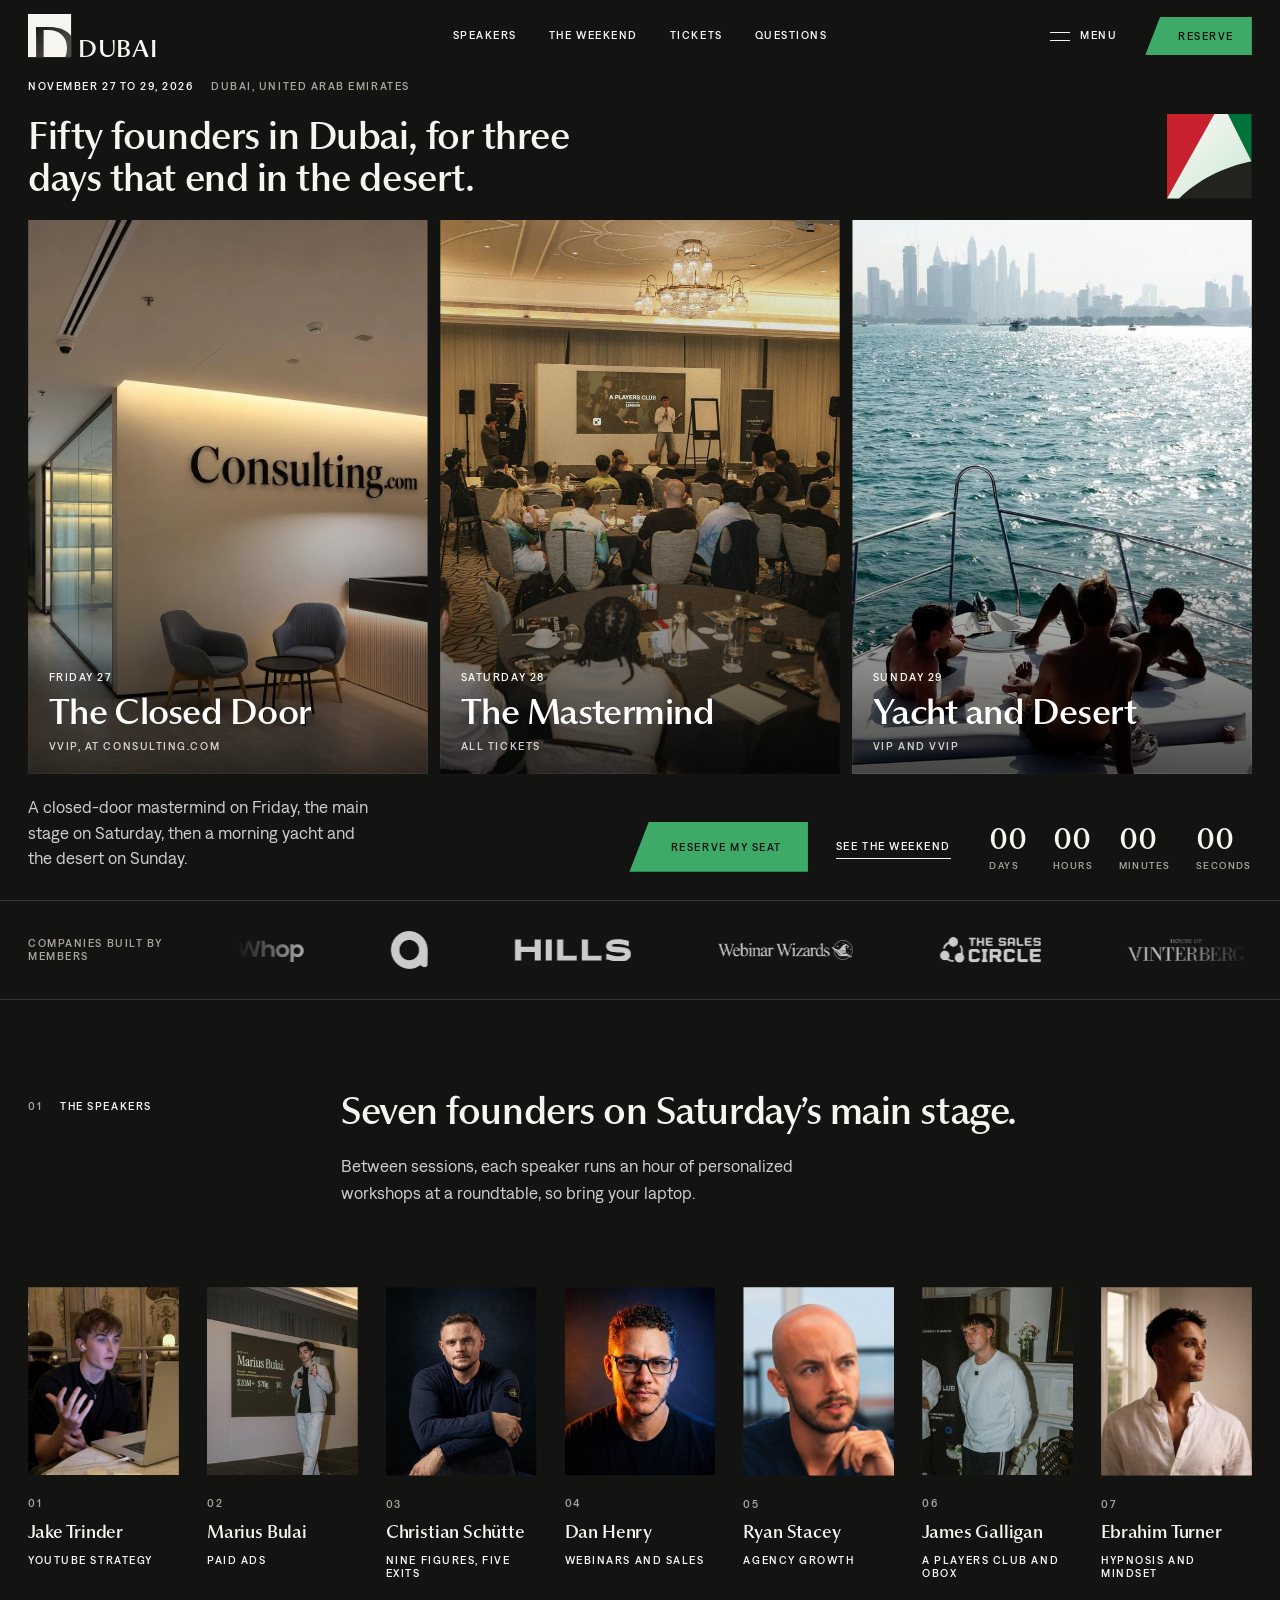
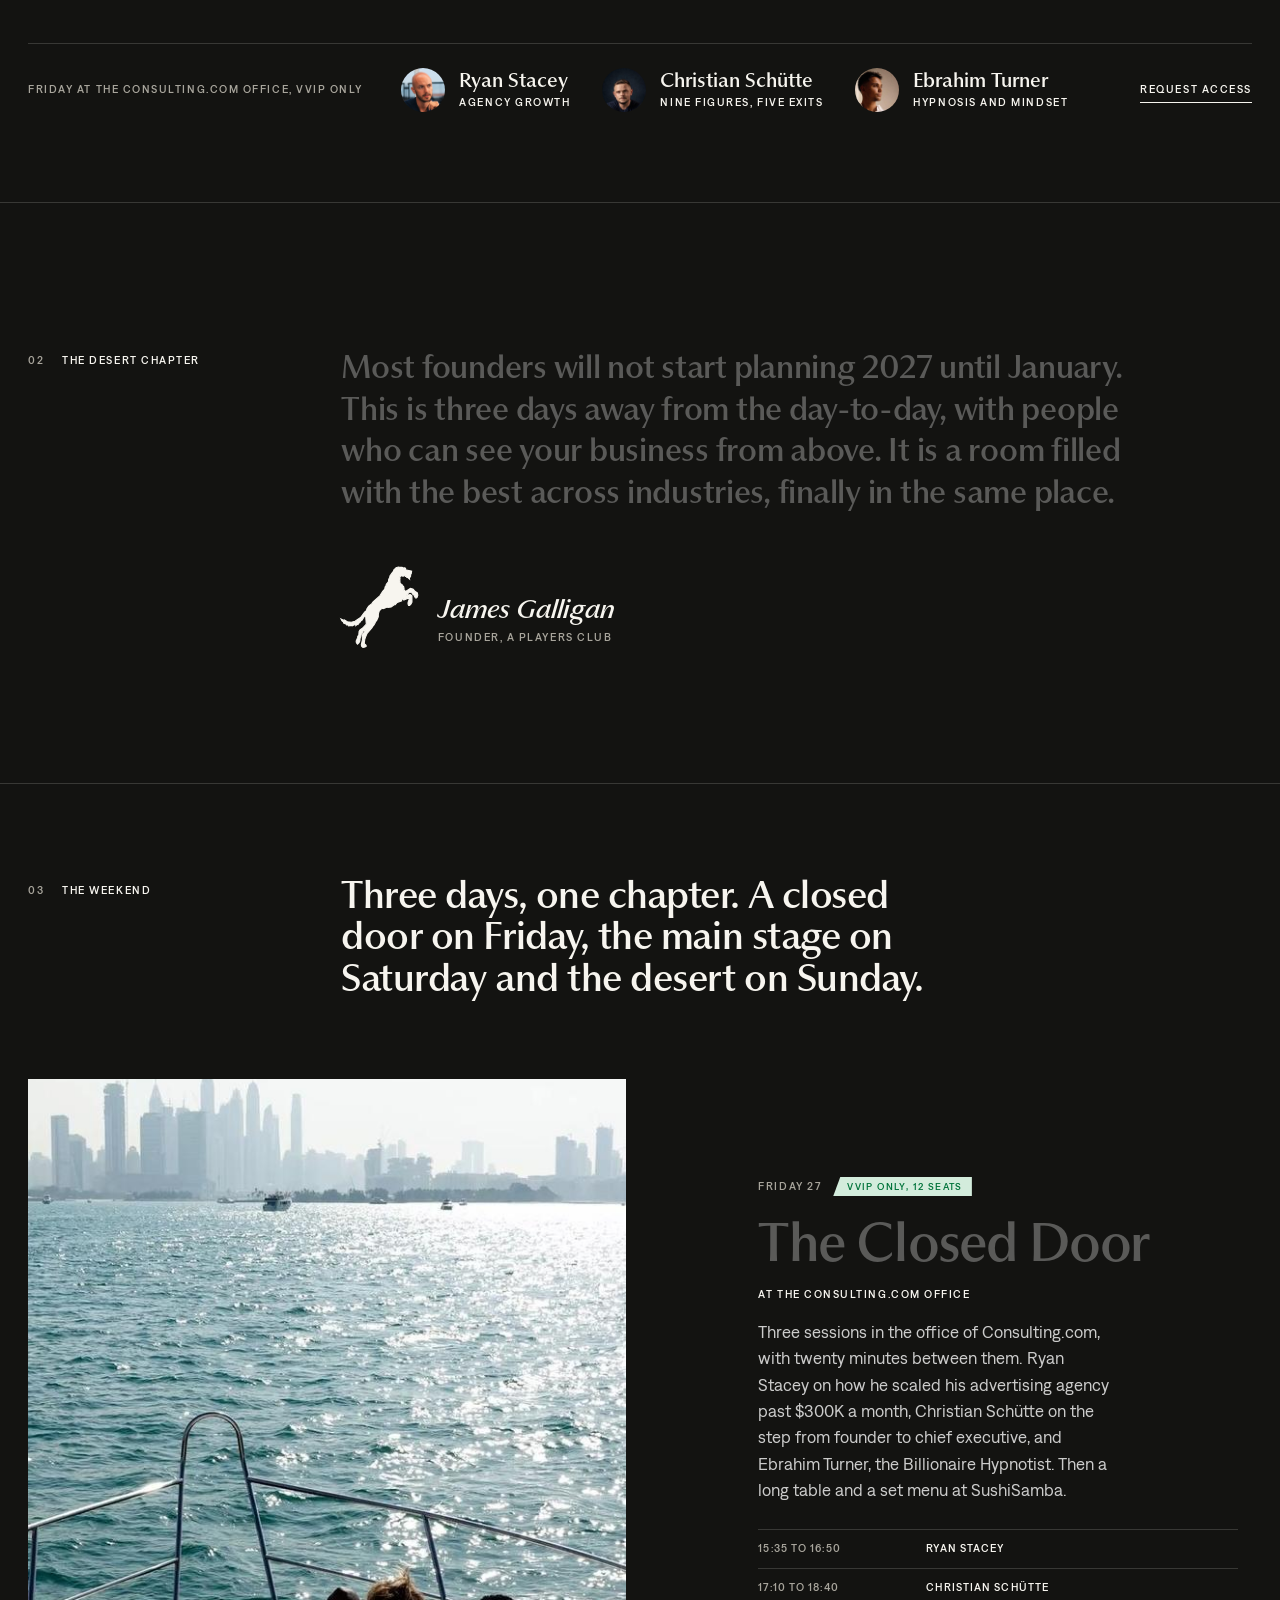
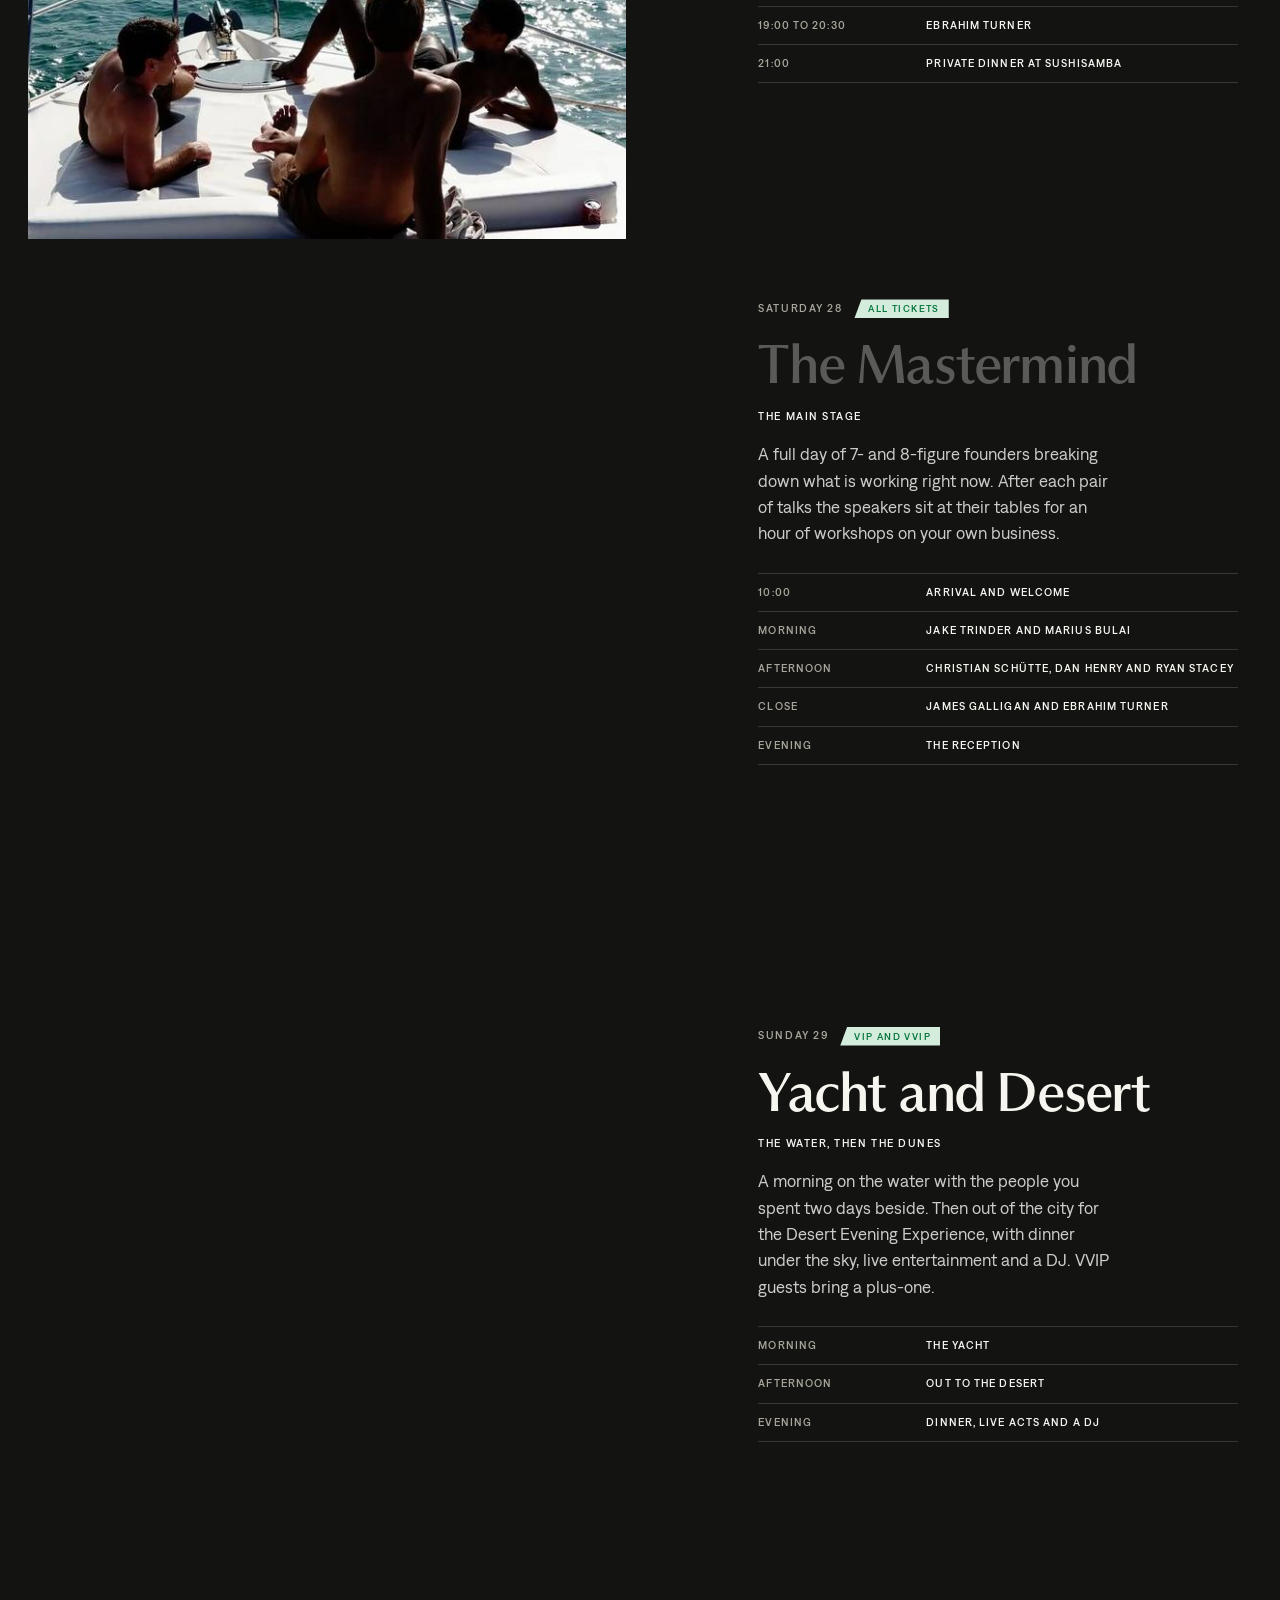
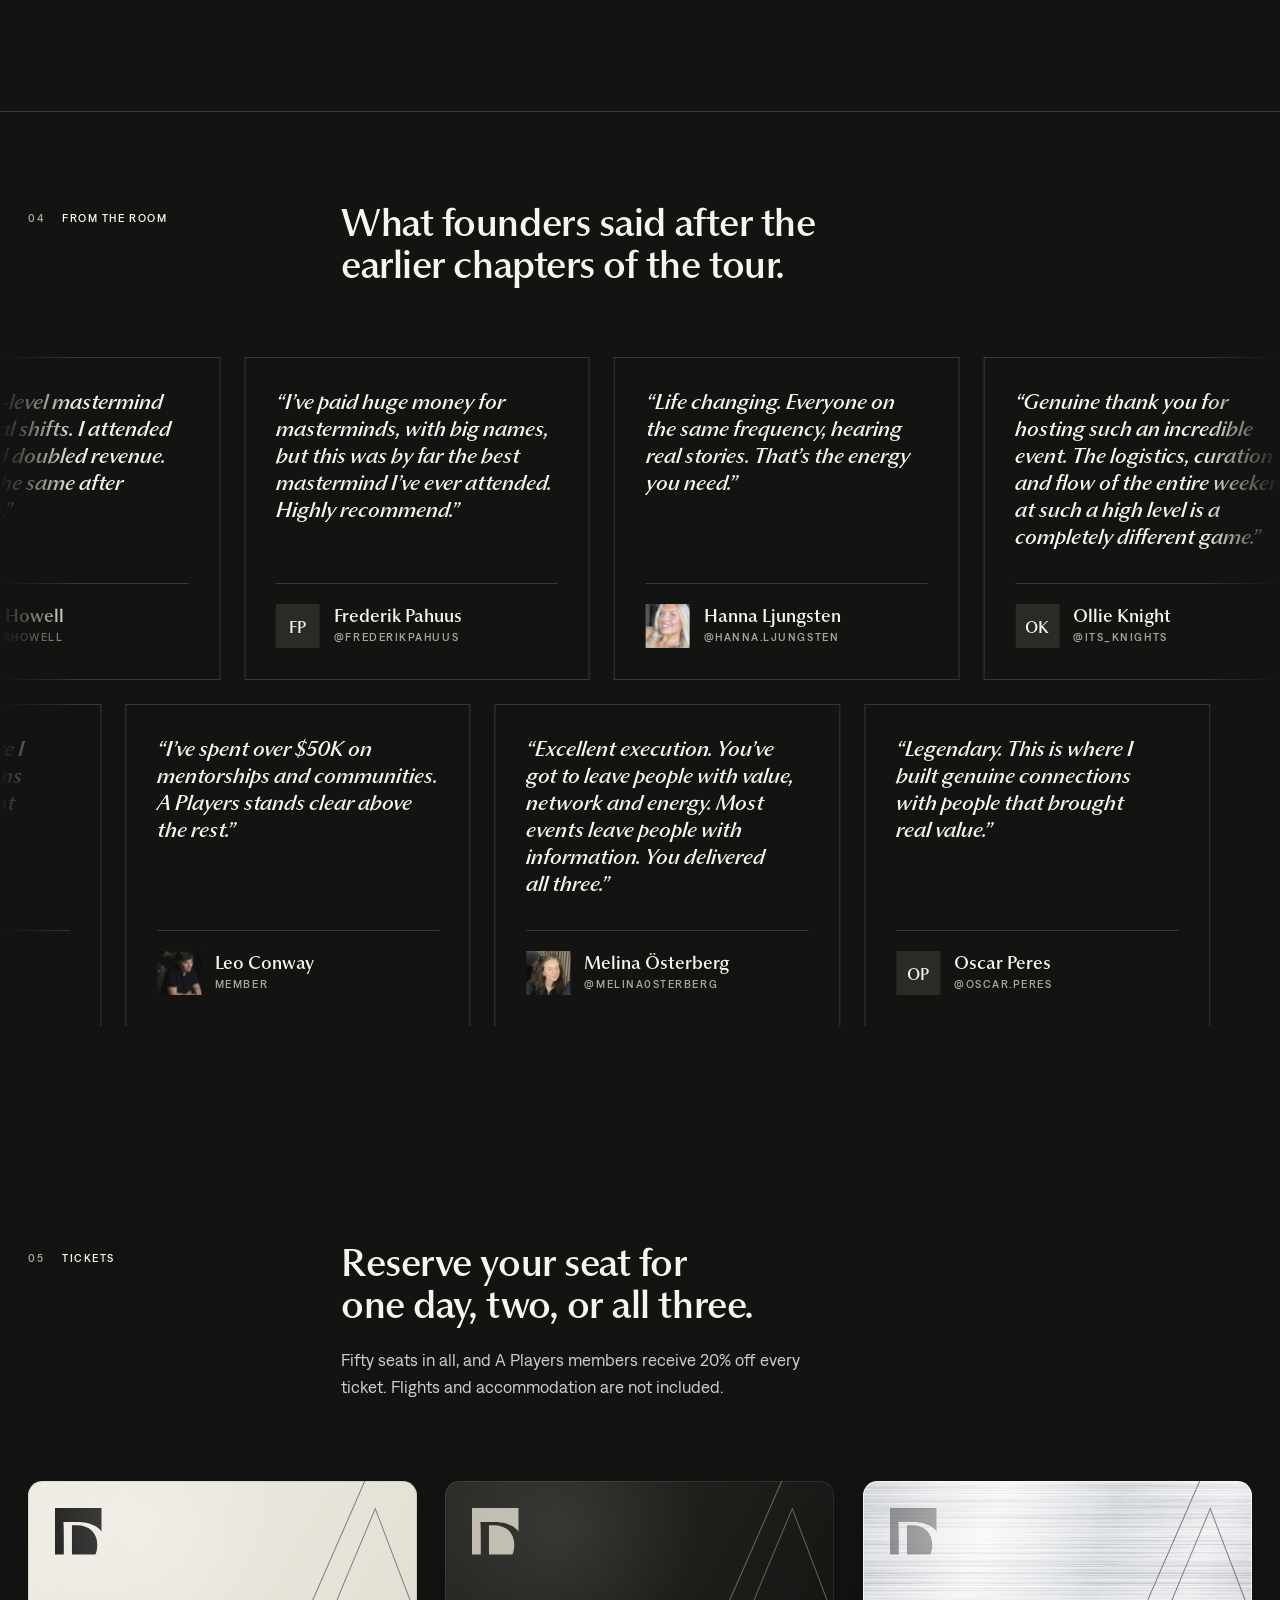
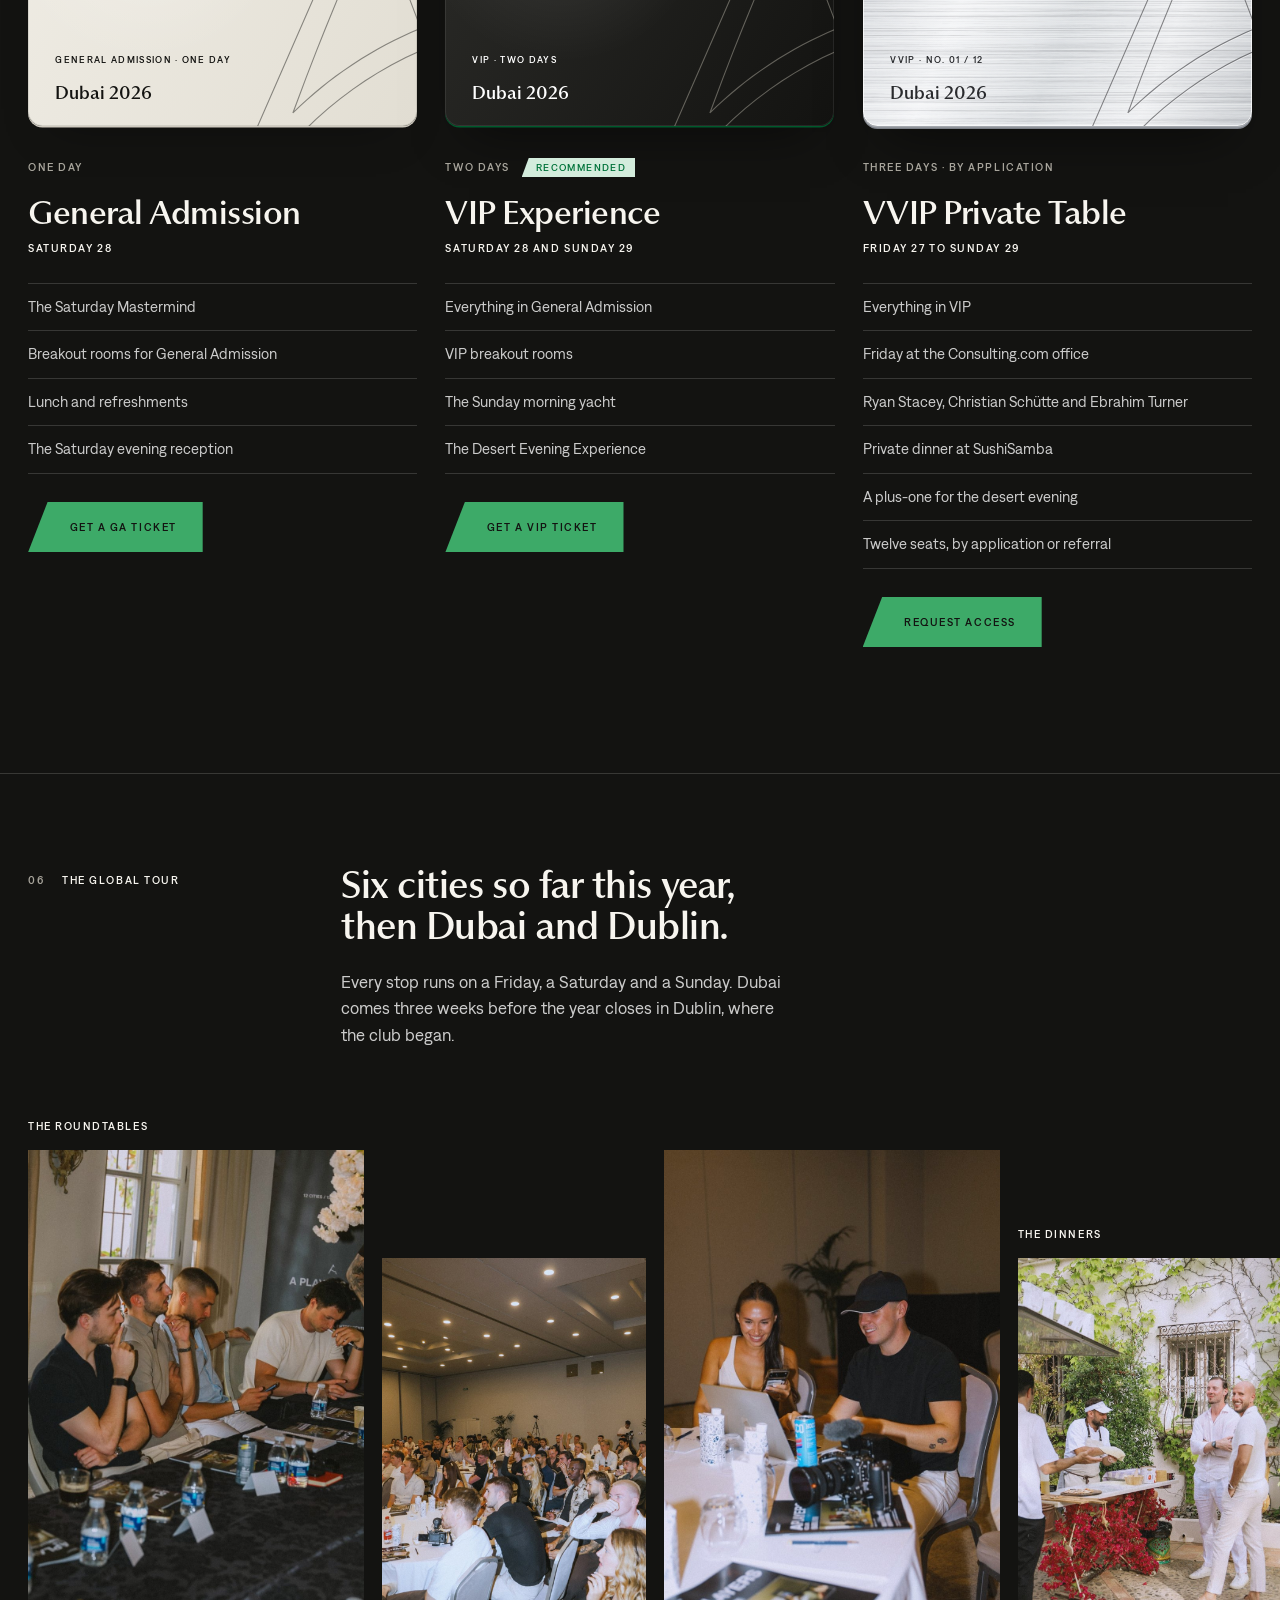
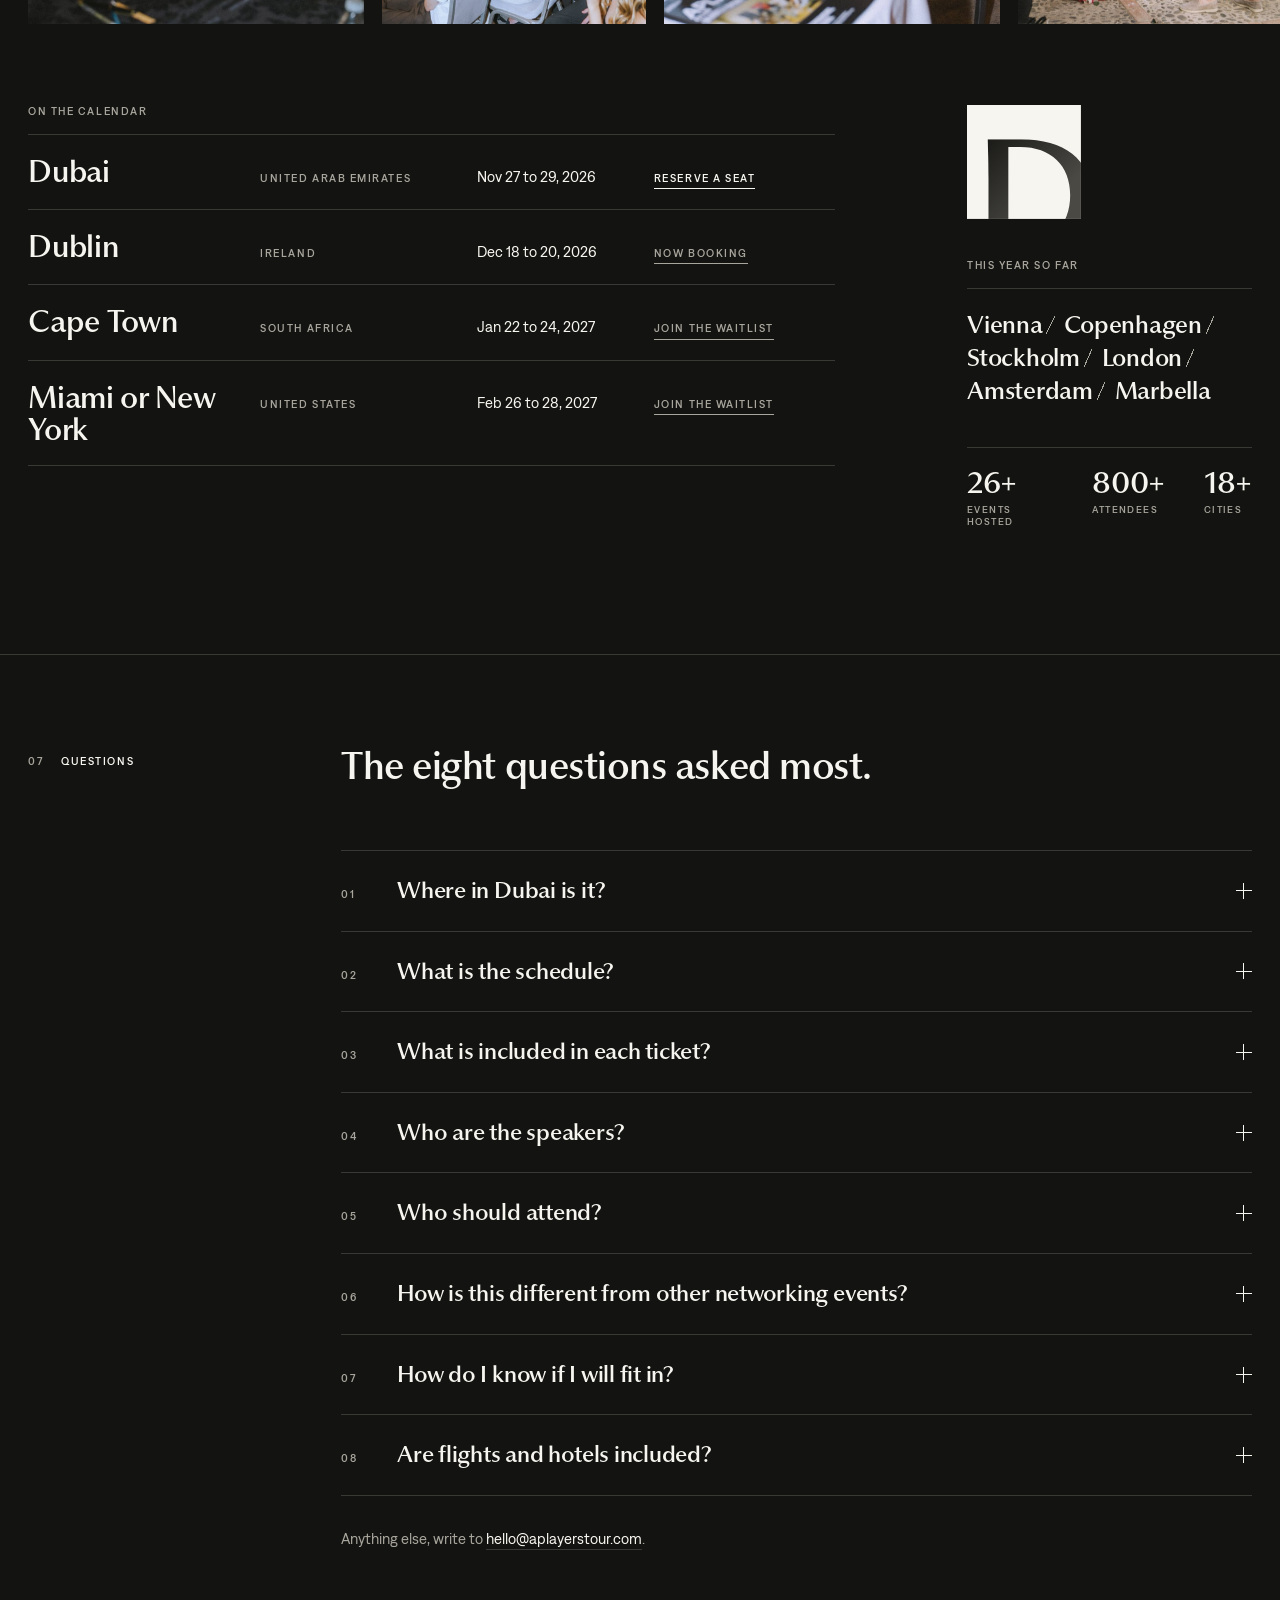
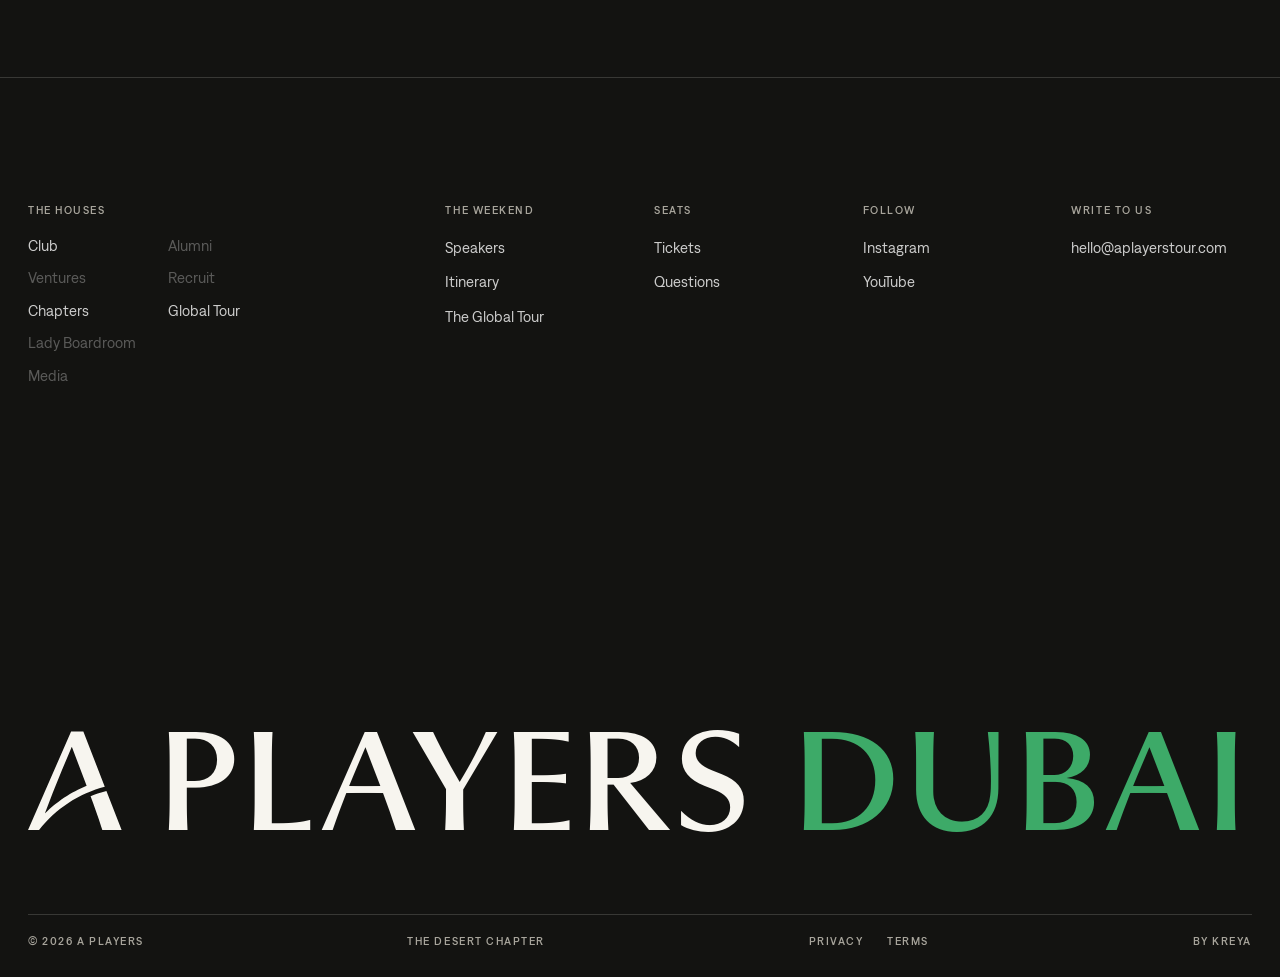
==== commit 9db75e76: "Ryan Stacey joins the Saturday main stage He also opens Friday for VVIP guests. Seven speakers on Sa" ====
--- a/index.html
+++ b/index.html
@@ -31,8 +31,8 @@
 })(window,document,'script','dataLayer','GTM-WL5TT2WF');
   }
   </script>
-  <script type="module" crossorigin src="/assets/main-C1ZlE4nH.js"></script>
-  <link rel="stylesheet" crossorigin href="/assets/main-C47x76MZ.css">
+  <script type="module" crossorigin src="/assets/main-CsyyJzyI.js"></script>
+  <link rel="stylesheet" crossorigin href="/assets/main-BHDSCygP.css">
 </head>
 <body class="is-loading">
   <noscript><iframe src="https://www.googletagmanager.com/ns.html?id=GTM-WL5TT2WF" height="0" width="0" style="display:none;visibility:hidden"></iframe></noscript>
@@ -113,17 +113,18 @@
       <header class="board__head">
         <p class="label sec-label"><span>01</span>The speakers</p>
         <div>
-          <h2 class="sec-title" id="board-title">Six founders on Saturday&rsquo;s main stage, and a special guest still to come.</h2>
+          <h2 class="sec-title" id="board-title">Seven founders on Saturday&rsquo;s main stage.</h2>
           <p class="board__lede">Between sessions, each speaker runs an hour of personalized workshops at a roundtable, so bring your laptop.</p>
         </div>
       </header>
-      <ol class="board__list board__list--six">
+      <ol class="board__list board__list--six board__list--seven">
         <li class="adv"><div class="adv__photo"><img src="/media/dubai/jake.jpg" alt="Jake Trinder" loading="lazy" /></div><p class="label adv__no">01</p><h3 class="adv__name">Jake Trinder</h3><p class="label adv__role">YouTube strategy</p></li>
         <li class="adv"><div class="adv__photo"><img src="/media/dubai/marius.jpg" alt="Marius Bulai on stage" loading="lazy" /></div><p class="label adv__no">02</p><h3 class="adv__name">Marius Bulai</h3><p class="label adv__role">Paid ads</p></li>
         <li class="adv"><div class="adv__photo"><img src="/media/dubai/christian.jpg" alt="Christian Schütte" loading="lazy" /></div><p class="label adv__no">03</p><h3 class="adv__name">Christian Schütte</h3><p class="label adv__role">Nine figures, five exits</p></li>
         <li class="adv"><div class="adv__photo"><img src="/media/dubai/henry.jpg" alt="Dan Henry" loading="lazy" /></div><p class="label adv__no">04</p><h3 class="adv__name">Dan Henry</h3><p class="label adv__role">Webinars and sales</p></li>
-        <li class="adv"><div class="adv__photo"><img src="/media/dubai/james.jpg" alt="James Galligan" loading="lazy" /></div><p class="label adv__no">05</p><h3 class="adv__name">James Galligan</h3><p class="label adv__role">A Players Club and OBOX</p></li>
-        <li class="adv"><div class="adv__photo"><img src="/media/dubai/ebrahim.jpg" alt="Ebrahim Turner" loading="lazy" /></div><p class="label adv__no">06</p><h3 class="adv__name">Ebrahim Turner</h3><p class="label adv__role">Hypnosis and mindset</p></li>
+        <li class="adv"><div class="adv__photo"><img src="/media/dubai/ryan-stacey.jpg" alt="Ryan Stacey" loading="lazy" /></div><p class="label adv__no">05</p><h3 class="adv__name">Ryan Stacey</h3><p class="label adv__role">Agency growth</p></li>
+        <li class="adv"><div class="adv__photo"><img src="/media/dubai/james.jpg" alt="James Galligan" loading="lazy" /></div><p class="label adv__no">06</p><h3 class="adv__name">James Galligan</h3><p class="label adv__role">A Players Club and OBOX</p></li>
+        <li class="adv"><div class="adv__photo"><img src="/media/dubai/ebrahim.jpg" alt="Ebrahim Turner" loading="lazy" /></div><p class="label adv__no">07</p><h3 class="adv__name">Ebrahim Turner</h3><p class="label adv__role">Hypnosis and mindset</p></li>
       </ol>
       <div class="hosts">
         <p class="label hosts__label">Friday at the Consulting.com office, VVIP only</p>
@@ -169,7 +170,7 @@
             <h3 class="layer__term">The Mastermind</h3>
             <p class="label layer__sub">The main stage</p>
             <p class="layer__text">A full day of 7- and 8-figure founders breaking down what is working right now. After each pair of talks the speakers sit at their tables for an hour of workshops on your own business.</p>
-            <ul class="layer__runs label"><li><b>10:00</b>Arrival and welcome</li><li><b>Morning</b>Jake Trinder and Marius Bulai</li><li><b>Afternoon</b>Christian Schütte, Dan Henry and a guest</li><li><b>Close</b>James Galligan and Ebrahim Turner</li><li><b>Evening</b>The reception</li></ul>
+            <ul class="layer__runs label"><li><b>10:00</b>Arrival and welcome</li><li><b>Morning</b>Jake Trinder and Marius Bulai</li><li><b>Afternoon</b>Christian Schütte, Dan Henry and Ryan Stacey</li><li><b>Close</b>James Galligan and Ebrahim Turner</li><li><b>Evening</b>The reception</li></ul>
           </li>
           <li class="layer" data-layer>
             <img class="layer__img" src="/media/dubai/day-sunday-yacht.jpg" alt="Guests on the bow of a yacht off the Dubai skyline" loading="lazy" />
@@ -287,7 +288,7 @@
         <li class="qa"><h3><button class="qa__q" type="button" aria-expanded="false"><span class="label qa__no">03</span><span class="qa__text">What is included in each ticket?</span><i class="qa__icon" aria-hidden="true"></i></button></h3>
           <div class="qa__a" hidden><div><p>General Admission covers Saturday. VIP covers Saturday and Sunday. VVIP adds all of Friday, the three sessions at the Consulting.com office and the private dinner at SushiSamba, with a plus-one for the Sunday desert evening. VVIP is twelve seats and needs an application or a referral. A Players members receive 20% off every ticket.</p></div></div></li>
         <li class="qa"><h3><button class="qa__q" type="button" aria-expanded="false"><span class="label qa__no">04</span><span class="qa__text">Who are the speakers?</span><i class="qa__icon" aria-hidden="true"></i></button></h3>
-          <div class="qa__a" hidden><div><p>On Saturday, Dan Henry, Jake Trinder, James Galligan, Marius Bulai, Christian Schütte and Ebrahim Turner, with a special guest announced soon. On Friday, for VVIP guests, Ryan Stacey, Christian Schütte and Ebrahim Turner.</p></div></div></li>
+          <div class="qa__a" hidden><div><p>On Saturday, Dan Henry, Jake Trinder, James Galligan, Marius Bulai, Christian Schütte, Ebrahim Turner and Ryan Stacey. On Friday, for VVIP guests, Ryan Stacey, Christian Schütte and Ebrahim Turner.</p></div></div></li>
         <li class="qa"><h3><button class="qa__q" type="button" aria-expanded="false"><span class="label qa__no">05</span><span class="qa__text">Who should attend?</span><i class="qa__icon" aria-hidden="true"></i></button></h3>
           <div class="qa__a" hidden><div><p>Founders serious about the long game who want to be in a room with people ahead of them on the same path. Business owners at every scale, from the first hire to the hundredth.</p></div></div></li>
         <li class="qa"><h3><button class="qa__q" type="button" aria-expanded="false"><span class="label qa__no">06</span><span class="qa__text">How is this different from other networking events?</span><i class="qa__icon" aria-hidden="true"></i></button></h3>
--- a/assets/main-BHDSCygP.css
+++ b/assets/main-BHDSCygP.css
@@ -0,0 +1 @@
+@font-face{font-family:Museum;font-weight:400;font-display:swap;src:url(/fonts/museum-Regular.otf) format("opentype")}@font-face{font-family:Museum;font-weight:400;font-style:italic;font-display:swap;src:url(/fonts/museum-RegularItalic.otf) format("opentype")}@font-face{font-family:Denim;font-weight:400;font-display:swap;src:url(/fonts/denim-Regular.woff2) format("woff2")}@font-face{font-family:Denim;font-weight:500;font-display:swap;src:url(/fonts/denim-Medium.woff2) format("woff2")}:root{--white: #FFFFFF;--ink: #131311;--flint: #6C6A62;--ground: #070B18;--fg: #FFFFFF;--fg2: rgba(255, 255, 255, .78);--mute: #A9B1CB;--faint: rgba(255, 255, 255, .3);--line: rgba(255, 255, 255, .16);--accent: #ACBBFE;--btn: #ACBBFE;--btn-fg: #232F57;--btn-wipe: #FFFFFF;--btn-alt: #232F57;--club-word: #ACBBFE;--navy: #232F57;--peri: #ACBBFE;--tint: #E6EBFE;--navy-wipe: #141C38;--serif: Museum, "Iowan Old Style", Georgia, serif;--sans: Denim, "Helvetica Neue", Arial, sans-serif;--m: clamp(16px, 2.2vw, 32px);--nav-h: 72px}*{box-sizing:border-box;margin:0;padding:0}html{-webkit-text-size-adjust:100%}body{background:var(--ground);color:var(--fg);font:400 16px/1.5 var(--sans);-webkit-font-smoothing:antialiased}img,video,svg{display:block;max-width:100%}a{color:inherit;text-decoration:none}button{font:inherit;color:inherit;background:none;border:0;cursor:pointer}[hidden]{display:none!important}.is-loading .hero{visibility:hidden}.label{font:500 11px/1.2 var(--sans);letter-spacing:.14em;text-transform:uppercase}.btn{--h: 38px;display:inline-flex;align-items:center;height:var(--h);padding:0 18px 0 calc(18px + var(--h) * .3886);clip-path:polygon(calc(var(--h) * .3886) 0,100% 0,100% 100%,0 100%);background:var(--btn);color:var(--btn-fg);font:500 11px/1 var(--sans);letter-spacing:.14em;text-transform:uppercase;transition:background-color .25s ease,transform .16s cubic-bezier(.2,.8,.2,1)}.btn{position:relative;isolation:isolate;overflow:hidden;white-space:nowrap;flex:none}.link{white-space:nowrap}.btn:before{content:"";position:absolute;top:0;right:-40%;bottom:0;left:-40%;z-index:1;pointer-events:none;background:var(--btn-wipe);transform:translate(-100%) skew(-21.23deg);transition:transform .55s cubic-bezier(.6,0,.2,1)}.btn>b{position:relative;z-index:2;display:block;overflow:hidden;height:1.1em;padding-bottom:.1em;margin-bottom:-.1em;box-sizing:content-box;font-weight:inherit}.btn>b span{display:block;line-height:1.1em;transition:transform .55s cubic-bezier(.6,0,.2,1)}.btn>b span+span{color:var(--btn-alt)}.btn:hover:before,.btn:focus-visible:before{transform:translate(0) skew(-21.23deg)}.btn:hover>b span,.btn:focus-visible>b span{transform:translateY(-100%)}.btn:active{transform:scale(.97)}.btn--lg{--h: 50px;padding:0 26px 0 calc(22px + var(--h) * .3886)}.btn:focus-visible{outline:2px solid var(--btn-fg);outline-offset:-5px}.link{position:relative;padding:6px 0}.link:after{content:"";position:absolute;left:0;right:0;bottom:0;height:1px;background:currentColor;transform-origin:left;transition:transform .35s cubic-bezier(.6,0,.2,1)}.link:hover:after{transform:scaleX(.35)}:focus-visible{outline:2px solid var(--accent);outline-offset:3px}.nav{position:fixed;inset:0 0 auto;z-index:60;height:var(--nav-h);display:grid;grid-template-columns:1fr auto 1fr;align-items:center;gap:24px;padding:0 var(--m);background:var(--ground);transition:background-color .4s ease}.nav__logo{width:112px;color:var(--fg)}.nav__logo svg{width:100%;height:auto;overflow:visible}.nav__links{display:flex;gap:32px;transition:opacity .4s ease}.nav__links a{transition:opacity .2s}.nav__links a:hover{opacity:.55}.nav__links .nav__login{color:var(--mute)}.nav__right{display:flex;align-items:center;justify-content:flex-end;gap:28px}.nav__menu{display:inline-flex;align-items:center;gap:10px;height:38px}.nav__menu-icon{position:relative;width:20px;height:9px}.nav__menu-icon i{position:absolute;left:0;right:0;height:1px;background:currentColor;transition:transform .6s cubic-bezier(.6,0,.2,1),top .6s cubic-bezier(.6,0,.2,1)}.nav__menu-icon i:nth-child(1){top:0}.nav__menu-icon i:nth-child(2){top:8px}.menu-open .nav{background:transparent}.menu-open .nav{--fg: #131311;--mute: #6C6A62;--club-word: #131311;--btn: var(--navy);--btn-fg: #FFFFFF;--btn-wipe: var(--navy-wipe);--btn-alt: var(--peri);color:var(--fg)}.menu-open .nav__links{opacity:0;pointer-events:none}.menu-open .nav__menu-icon i:nth-child(1){top:4px;transform:rotate(24deg)}.menu-open .nav__menu-icon i:nth-child(2){top:4px;transform:rotate(-24deg)}.menu{position:fixed;top:0;right:0;bottom:0;left:0;z-index:50;background:var(--white);color:var(--ink);display:grid;place-items:center;padding:16vh var(--m) 13vh;clip-path:inset(0 0 100% 0);visibility:hidden}.menu__run{position:relative;max-width:15em;text-align:center;font:400 clamp(34px,5.4vw,88px)/1.1 var(--serif);letter-spacing:-.012em}.run__item{display:inline;white-space:nowrap;color:inherit;transition:color .5s cubic-bezier(.2,.8,.2,1)}.run__item[aria-disabled=true]{cursor:default}.run__item sup{font:500 max(10px,.14em)/1 var(--sans);letter-spacing:.08em;vertical-align:baseline;position:relative;top:-3.6em;margin-left:.5em}.run__tile{display:none}.sl{display:inline-block;width:.34em;height:.74em;margin:0 .2em 0 .16em;vertical-align:-.04em;background:linear-gradient(to top left,transparent calc(50% - .014em),currentColor calc(50% - .014em),currentColor calc(50% + .014em),transparent calc(50% + .014em))}.menu__run.is-choosing .run__item:not(.is-on){color:#8c8a82}.menu__peek{position:absolute;left:0;top:0;z-index:3;width:clamp(110px,12vw,180px);aspect-ratio:1;pointer-events:none;opacity:0;transition:opacity .3s ease;will-change:transform;outline:1px solid rgba(19,19,17,.18);outline-offset:-1px}.menu__peek.is-on{opacity:1}.menu__soon{position:absolute;left:0;bottom:100%;padding:5px 7px 4px;white-space:nowrap;font:500 8.5px/1 var(--sans);letter-spacing:.16em;text-transform:uppercase;background:var(--soon-bg, #232F57);color:var(--soon-fg, #FFFFFF);opacity:0;transition:opacity .25s}.menu__peek.is-soon .menu__soon{opacity:1}.menu .run__soon{display:none}.menu__run.is-choosing .run__item[aria-disabled=true].is-on{color:#8c8a82}@media(hover:none),(pointer:coarse),(max-width:700px){.menu .run__soon{display:inline-block;margin-left:.7em;font:500 8.5px/1 var(--sans);letter-spacing:.16em;text-transform:uppercase;color:#a8a69e;vertical-align:.9em}}@media(max-width:700px){.menu .run__name{display:inline-flex;align-items:baseline;gap:8px}.menu .run__soon{margin-left:0;vertical-align:baseline}}.menu__peek svg{position:absolute;top:0;right:0;bottom:0;left:0;width:100%;height:100%;visibility:hidden}.menu__peek svg.is-on{visibility:visible}.menu__foot{position:absolute;left:var(--m);right:var(--m);bottom:var(--m);display:flex;align-items:baseline;gap:32px}.menu__note{flex:1;display:flex;gap:14px;min-height:1.2em}.menu__note [data-menu-status]{color:var(--navy)}.menu__note [data-menu-status]:empty{display:none}.menu__foot a{transition:opacity .2s}.menu__foot a:hover{opacity:.55}.hero{position:relative;min-height:100svh;padding:calc(var(--nav-h) + 8px) var(--m) var(--m);display:grid;--stage-h: calc(100svh - var(--nav-h) - 8px - var(--m));grid-template-columns:minmax(0,1fr) calc(var(--stage-h) * .8) minmax(0,1fr);gap:var(--m);align-items:stretch}.hero__stage{width:calc(var(--stage-h) * .8);height:var(--stage-h);min-width:0}.hero__text--top{align-self:start;padding-top:16px}.hero__text--foot{align-self:end;padding-bottom:8px}.hero__label{color:var(--accent);margin-bottom:22px}.hero__title{font:400 clamp(30px,2.75vw,44px)/1.08 var(--serif);letter-spacing:-.012em;text-wrap:balance}.hero__sub{max-width:34ch;font-size:17px;line-height:1.5;color:var(--fg2)}.hero__actions{display:flex;flex-wrap:wrap;align-items:center;gap:18px 28px;margin-top:32px}.figs{display:flex;gap:clamp(28px,3vw,48px);margin-top:40px;padding-top:20px;border-top:1px solid var(--line)}.figs dt{color:var(--mute);font-size:10px;order:2;margin-top:6px}.figs div{display:flex;flex-direction:column}.figs dd{font:400 30px/1 var(--serif);order:1}.ln-mask{display:block;overflow:hidden;padding-bottom:.14em;margin-bottom:-.14em}.reel{position:relative;width:100%;height:100%;overflow:hidden;background:var(--ground)}.reel__video{display:block;width:100%;height:100%;min-width:0;object-fit:cover}.reel__toggle{position:absolute;right:10px;top:10px;width:40px;height:40px;display:grid;place-items:center;background:none;color:#fff}.reel__toggle svg{width:18px;height:18px;fill:transparent;stroke:currentColor;stroke-width:1.2;filter:drop-shadow(0 0 3px rgba(0,0,0,.35));transition:fill .25s ease}.reel__toggle:focus-visible svg{fill:currentColor}@media(hover:hover){.reel__toggle:hover svg{fill:currentColor}}.reel__toggle .i-play,.reel.is-paused .i-pause{display:none}.reel.is-paused .i-play{display:block}.reel__bar{position:absolute;left:0;right:0;bottom:0;height:2px;background:#ffffff59}.reel__bar i{position:absolute;top:0;right:0;bottom:0;left:0;background:var(--white);transform-origin:left;transform:scaleX(0)}.note{display:grid;grid-template-columns:repeat(12,minmax(0,1fr));column-gap:var(--m);padding:clamp(96px,16vh,180px) var(--m) clamp(96px,15vh,170px)}.note__label{grid-column:1 / span 3;display:flex;gap:18px;color:var(--accent);padding-top:.6em}.note__label span{color:var(--mute)}.note__body{grid-column:4 / span 8}.note__text{font:400 clamp(26px,2.5vw,38px)/1.3 var(--serif);letter-spacing:-.008em;max-width:25em;text-wrap:pretty}.note__text .w{color:var(--faint);transition:color .3s ease}.note__text .w.is-read{color:var(--fg)}.note__sign{display:flex;align-items:flex-end;gap:20px;margin-top:clamp(40px,6vh,64px)}.note__hound{width:clamp(64px,6vw,88px);color:var(--fg)}.note__hound svg{width:100%;height:auto;overflow:visible}.note__sign p{display:flex;flex-direction:column;gap:8px;padding-bottom:4px}.note__name{font:italic 400 clamp(24px,2vw,30px)/1 var(--serif)}.note__role{color:var(--mute)}.note__hound svg{overflow:visible}.voice{display:grid;grid-template-columns:repeat(12,minmax(0,1fr));column-gap:var(--m);padding:clamp(80px,13vh,150px) var(--m);border-top:1px solid var(--line)}.voice__side{grid-column:1 / span 3}.voice__label{color:var(--accent);padding-top:1.2em}.voice__photo{position:relative;margin-top:40px;aspect-ratio:4 / 5;overflow:hidden;background:var(--ground)}.voice__photo img{position:absolute;top:0;right:0;bottom:0;left:0;width:100%;height:100%;max-width:none;object-fit:cover}.voice__body{grid-column:4 / span 9}.voice__figs{display:flex;align-items:flex-end;gap:clamp(20px,3vw,48px)}.voice__fig{display:flex;flex-direction:column;gap:14px}.voice__fig dt{color:var(--mute)}.voice__fig dd{display:flex;align-items:baseline;gap:14px;font:400 clamp(48px,5.4vw,88px)/.9 var(--serif);letter-spacing:-.02em;white-space:nowrap}.voice__fig dd b{font-weight:400}.voice__fig dd>span{font:500 11px/1 var(--sans);letter-spacing:.14em;text-transform:uppercase;color:var(--mute)}.voice__fig--then dd{color:var(--faint)}.voice__sl{flex:none;width:clamp(26px,2.6vw,44px);height:clamp(48px,5.4vw,88px);align-self:flex-end;background:linear-gradient(to top left,transparent calc(50% - .75px),var(--accent) calc(50% - .75px),var(--accent) calc(50% + .75px),transparent calc(50% + .75px))}.voice__note{color:var(--accent);margin-top:28px}.rb{position:relative;display:inline-block;height:.9em;line-height:.9em;clip-path:inset(-.06em -.4em)}.rb__i{display:inline-flex;align-items:flex-start;white-space:nowrap}.rb__i--next{position:absolute;left:0;top:0}.rl{position:relative;display:inline-block;height:.9em;clip-path:inset(-.06em -.3em)}.rl__s{position:absolute;left:0;right:0;top:0;display:flex;flex-direction:column;will-change:transform}.rl__s>span{display:block;height:.9em;line-height:.9em;text-align:center}.rl__c{display:inline-block}.rb__say{position:absolute;width:1px;height:1px;overflow:hidden;clip-path:inset(50%);white-space:nowrap}.voice__quote{margin-top:clamp(40px,6vh,64px);max-width:30em}.voice__quote p{font:italic 400 clamp(24px,2.2vw,34px)/1.32 var(--serif);letter-spacing:-.006em;text-wrap:pretty}.voice__quote p:before{content:"“"}.voice__quote p:after{content:"”"}.voice__said{margin-top:clamp(40px,6vh,64px);max-width:30em;font:400 clamp(22px,2vw,30px)/1.35 var(--serif);letter-spacing:-.006em;text-wrap:pretty}.voice__by{display:flex;align-items:baseline;gap:16px;margin-top:32px}.voice__name{font:400 clamp(20px,1.6vw,24px)/1 var(--serif)}.voice__by .label{color:var(--mute)}.sec-label{display:flex;gap:18px;color:var(--accent)}.sec-label span{color:var(--mute)}.sec-title{font:400 clamp(30px,3vw,48px)/1.08 var(--serif);letter-spacing:-.012em;max-width:18em;text-wrap:balance}.layers{padding:clamp(64px,10vh,120px) var(--m) clamp(96px,14vh,160px);border-top:1px solid var(--line)}.layers__head,.year__head{display:grid;grid-template-columns:repeat(12,minmax(0,1fr));column-gap:var(--m);margin-bottom:clamp(56px,9vh,96px)}.layers__head .sec-label,.year__head .sec-label{grid-column:1 / span 3;padding-top:.9em}.layers__head .sec-title,.year__head .sec-title{grid-column:4 / span 8}.layers__grid{display:grid;grid-template-columns:repeat(12,minmax(0,1fr));column-gap:var(--m)}.layers__frame{grid-column:1 / span 6;align-self:start;position:sticky;top:calc(var(--nav-h) + 24px);height:min(calc(100svh - var(--nav-h) - 48px),760px);aspect-ratio:4 / 5;max-width:100%;overflow:hidden;background:var(--tint)}.layers__frame img{position:absolute;top:0;right:0;bottom:0;left:0;width:100%;height:100%;max-width:none;object-fit:cover}.layers__list{grid-column:8 / span 5;list-style:none}.layer{min-height:78svh;display:flex;flex-direction:column;justify-content:center;padding:48px 0}.layer__img{display:none}.layer__no{color:var(--mute);margin-bottom:20px}.layer__term{font:400 clamp(40px,4.2vw,64px)/1 var(--serif);letter-spacing:-.015em;color:var(--faint);transition:color .5s ease}.layer.is-on .layer__term{color:var(--fg)}.layer__sub{color:var(--accent);margin-top:18px}.layer__text{margin-top:18px;max-width:36ch;font-size:17px;line-height:1.55;color:var(--fg2)}.year{padding:clamp(64px,10vh,120px) var(--m) clamp(96px,14vh,160px);border-top:1px solid var(--line)}.year__table{--p: 0;--cols: 48px minmax(0, 2.3fr) minmax(0, 3.3fr) minmax(0, 5.4fr) 72px;position:relative}.year__months,.step{display:grid;grid-template-columns:var(--cols);column-gap:var(--m)}.year__months{color:var(--mute);padding-bottom:14px}.year__mlabel{grid-column:1 / span 3;text-align:right}.year__rail{grid-column:4;display:grid;grid-template-columns:repeat(12,minmax(0,1fr));list-style:none}.year__rail li{padding-left:6px;font-size:10px}.year__rows{list-style:none;border-top:1px solid var(--line)}.step{align-items:center;padding:26px 0;border-bottom:1px solid var(--line)}.step__no{color:var(--mute);align-self:start;padding-top:.5em}.step__name{font:400 clamp(22px,1.9vw,28px)/1.1 var(--serif);letter-spacing:-.01em}.step__when{display:block;color:var(--accent);margin-top:10px}.step__line{font-size:15px;line-height:1.5;color:var(--fg2);max-width:38ch}.step__rail{position:relative;height:52px;background:linear-gradient(to right,var(--line) 1px,transparent 1px) 0 0 / calc(100% / 12) 100%;box-shadow:inset -1px 0 0 var(--line)}.marks{position:absolute;top:0;right:0;bottom:0;left:0;color:var(--faint)}.marks--ink{color:var(--fg);clip-path:inset(-4px calc((1 - var(--p)) * 100%) -4px 0)}.year__now{position:absolute;top:0;bottom:0;width:1px;background:var(--accent);pointer-events:none;left:calc(var(--rail-x, 0px) + var(--p) * var(--rail-w, 0px));opacity:calc(var(--p) * 40)}.year__mcount{text-align:right}.sq{position:absolute;top:50%;width:8px;height:8px;margin:-4px 0 0 -4px;background:currentColor}.band{position:absolute;top:50%;right:0;height:4px;margin-top:-2px;background:currentColor}.step__count{text-align:right}.step__count b{font:400 34px/1 var(--serif);font-variant-numeric:tabular-nums}.step__count .label{color:var(--mute)}.tag{display:inline-block;padding:5px 9px 4px 14px;background:var(--tint);color:var(--navy);font:500 10px/1 var(--sans);letter-spacing:.14em;text-transform:uppercase;vertical-align:.5em;clip-path:polygon(7px 0,100% 0,100% 100%,0 100%)}.logos{display:grid;grid-template-columns:repeat(12,minmax(0,1fr));column-gap:var(--m);align-items:center;padding:0 var(--m);border-top:1px solid var(--line);border-bottom:1px solid var(--line)}.logos__label{grid-column:1 / span 2;color:var(--mute);padding:34px 0}.logos__run{grid-column:3 / span 10;overflow:hidden;padding:30px 0;-webkit-mask-image:linear-gradient(to right,transparent,#000 8%,#000 92%,transparent);mask-image:linear-gradient(to right,transparent,#000 8%,#000 92%,transparent);transform:translateZ(0)}.logos__track{display:flex;align-items:center;width:max-content;list-style:none;will-change:transform}.logos__track li{flex:none;padding:0 clamp(28px,3.4vw,56px)}.logos__track img{height:var(--h, 24px);width:auto;max-width:none;filter:brightness(0) invert(1);opacity:.78}.events{padding:clamp(64px,10vh,120px) 0 clamp(96px,14vh,160px);border-top:1px solid var(--line);overflow:hidden}.events__head{display:grid;grid-template-columns:repeat(12,minmax(0,1fr));column-gap:var(--m);padding:0 var(--m);margin-bottom:clamp(48px,8vh,88px)}.events__head .sec-label{grid-column:1 / span 3;padding-top:.9em}.events__head>div{grid-column:4 / span 8}.events__lede{margin-top:22px;max-width:46ch;font-size:17px;line-height:1.55;color:var(--fg2)}.strip{padding:0 var(--m)}.strip__track{display:flex;align-items:flex-end;gap:clamp(12px,1.4vw,20px);width:max-content;will-change:transform}.strip__fig{position:relative;flex:none;height:clamp(320px,56vh,540px);aspect-ratio:2 / 3;padding-top:30px}.strip__fig--low{height:clamp(260px,44vh,420px)}.strip__frame{position:absolute;top:30px;right:0;bottom:0;left:0;overflow:hidden}.strip__frame img{position:absolute;top:0;right:0;bottom:0;left:0;width:100%;height:100%;max-width:none;object-fit:cover}.strip__fig figcaption{position:absolute;top:0;left:0;white-space:nowrap;color:var(--accent)}.events__grid{display:grid;grid-template-columns:repeat(12,minmax(0,1fr));column-gap:var(--m);padding:0 var(--m);margin-top:clamp(56px,9vh,96px)}.events__next{grid-column:1 / span 8}.events__past{grid-column:10 / span 3}.events__sub{color:var(--mute);padding-bottom:16px;border-bottom:1px solid var(--line)}.dates{list-style:none}.date{display:grid;grid-template-columns:minmax(0,1.35fr) minmax(0,1.25fr) minmax(0,1fr) minmax(0,1.15fr);align-items:baseline;gap:20px;padding:20px 0;border-bottom:1px solid var(--line)}.date__city{font:400 clamp(26px,2.4vw,36px)/1.05 var(--serif);letter-spacing:-.01em}.date__country{color:var(--mute)}.date__when{font-size:15px}.date__link{justify-self:start}a.date__link{border-bottom:1px solid currentColor;padding-bottom:3px;transition:opacity .2s}a.date__link:hover{opacity:.55}.date__link--quiet{color:var(--mute)}.past{padding-top:20px;font:400 clamp(22px,1.9vw,28px)/1.35 var(--serif);letter-spacing:-.01em}.past .sl{display:inline-block;width:.34em;height:.74em;margin:0 .2em 0 .16em;vertical-align:-.04em;background:linear-gradient(to top left,transparent calc(50% - .02em),var(--mute) calc(50% - .02em),var(--mute) calc(50% + .02em),transparent calc(50% + .02em))}.past__c{white-space:nowrap}.events__past .figs{margin-top:40px}.board{padding:clamp(64px,10vh,120px) var(--m) clamp(96px,14vh,160px)}.board__head{display:grid;grid-template-columns:repeat(12,minmax(0,1fr));column-gap:var(--m);margin-bottom:clamp(56px,9vh,96px)}.board__head .sec-label{grid-column:1 / span 3;padding-top:.9em}.board__head>div{grid-column:4 / span 8}.board__lede{margin-top:22px;max-width:46ch;font-size:17px;line-height:1.55;color:var(--fg2)}.board__list{list-style:none;display:grid;grid-template-columns:repeat(4,minmax(0,1fr));column-gap:var(--m);row-gap:56px}.adv__photo{position:relative;aspect-ratio:4 / 5;overflow:hidden;background:#edebe6;margin-bottom:22px}.adv__photo img{position:absolute;top:0;right:0;bottom:0;left:0;width:100%;height:100%;max-width:none;object-fit:cover;transition:transform 1.1s cubic-bezier(.2,.8,.2,1)}.adv:hover .adv__photo img{transform:scale(1.04)}.adv__no{color:var(--mute)}.adv__name{margin-top:12px;font:400 clamp(24px,2vw,30px)/1.05 var(--serif);letter-spacing:-.01em}.adv__role{color:var(--accent);margin-top:12px}.adv__line{margin-top:14px;max-width:32ch;font-size:15px;line-height:1.5;color:var(--fg2)}.partner{display:grid;grid-template-columns:repeat(12,minmax(0,1fr));column-gap:var(--m);row-gap:40px;align-items:end;margin-top:clamp(72px,12vh,128px);padding:clamp(36px,5vw,64px);background:#0d3b2a;color:#f7f5ef}.partner__label{grid-column:1 / span 6;grid-row:1;color:#7fd69a}.partner__lockup{grid-column:1 / span 6;grid-row:2}.partner__lockup svg{display:block;width:100%;height:auto}.partner__body{grid-column:9 / span 4;grid-row:2;display:flex;flex-direction:column;align-items:flex-start;gap:16px}.partner__line{max-width:34ch;font-size:15px;line-height:1.5;color:#f7f5efd1}.tag--ventures{background:#7fd69a;color:#0d3b2a;vertical-align:baseline}.wins{padding:clamp(64px,10vh,120px) 0 clamp(96px,14vh,160px);border-top:1px solid var(--line);overflow:hidden}.wins__head{display:grid;grid-template-columns:repeat(12,minmax(0,1fr));column-gap:var(--m);padding:0 var(--m);margin-bottom:clamp(48px,8vh,88px)}.wins__head .sec-label{grid-column:1 / span 3;padding-top:.9em}.wins__head>div{grid-column:4 / span 8}.wins__lede{margin-top:22px;max-width:46ch;font-size:17px;line-height:1.55;color:var(--fg2)}.wins__wall{display:flex;flex-direction:column;gap:clamp(16px,2vw,24px)}.wins__row{overflow:hidden;-webkit-mask-image:linear-gradient(to right,transparent,#000 6%,#000 94%,transparent);mask-image:linear-gradient(to right,transparent,#000 6%,#000 94%,transparent);transform:translateZ(0)}.wins__track{display:flex;align-items:stretch;width:max-content;list-style:none;will-change:transform}.win{flex:none;display:flex;flex-direction:column;width:clamp(300px,27vw,420px);margin-right:clamp(16px,2vw,24px);padding:clamp(26px,2.4vw,36px);border:1px solid var(--line)}.win__fig{font:400 clamp(40px,3.6vw,60px)/.95 var(--serif);letter-spacing:-.02em;white-space:nowrap}.win__ctx{margin-top:14px;color:var(--accent)}.win__quote{margin:28px 0 32px}.win__quote p{font-size:15px;line-height:1.55;color:var(--fg2);text-wrap:pretty}.win__quote p:before{content:"“"}.win__quote p:after{content:"”"}.win__quote--lead{margin-top:0}.win__quote--lead p{font:italic 400 clamp(20px,1.6vw,24px)/1.32 var(--serif);color:var(--fg)}.win__by{display:flex;align-items:center;gap:14px;margin-top:auto;padding-top:20px;border-top:1px solid var(--line)}.win__by img,.win__ini{flex:none;width:44px;height:44px;object-fit:cover}.win__ini{display:block;text-align:center;background:var(--navy);color:var(--accent);font:400 16px/46px var(--serif)}.win__by>span{display:flex;flex-direction:column;gap:6px}.win__name{font:400 18px/1 var(--serif)}.win__role{color:var(--mute)}.apply{padding:clamp(64px,10vh,120px) var(--m) clamp(96px,14vh,160px);border-top:1px solid var(--line)}.apply__head{display:grid;grid-template-columns:repeat(12,minmax(0,1fr));column-gap:var(--m);margin-bottom:clamp(48px,8vh,88px)}.apply__head .sec-label{grid-column:1 / span 3;padding-top:.9em}.apply__head>div{grid-column:4 / span 8}.apply__lede{margin-top:22px;max-width:48ch;font-size:17px;line-height:1.55;color:var(--fg2)}.apply__grid{display:grid;grid-template-columns:repeat(12,minmax(0,1fr));column-gap:var(--m);align-items:start}.apply__main{grid-column:1 / span 6}.apply__side{grid-column:8 / span 5;position:sticky;top:110px}.terms{display:grid;grid-template-columns:repeat(4,minmax(0,1fr));column-gap:20px;margin-bottom:clamp(48px,7vh,72px)}.terms>div{padding-top:16px;border-top:1px solid var(--line)}.terms dt{color:var(--mute)}.terms dd{margin-top:12px;font:400 clamp(19px,1.5vw,22px)/1.15 var(--serif)}.form{display:grid;grid-template-columns:repeat(2,minmax(0,1fr));column-gap:28px;row-gap:34px}.field{display:flex;flex-direction:column;gap:12px}.field--wide{grid-column:1 / -1}.field .label{color:var(--mute);transition:color .2s}.field:focus-within .label{color:var(--accent)}.field.is-bad .label{color:#f2a3a3}.field input,.field select{width:100%;padding:4px 0 12px;border:0;border-bottom:1px solid var(--line);border-radius:0;background:transparent;color:var(--fg);font:400 19px/1.3 var(--sans);outline:none;transition:border-color .2s;-webkit-appearance:none;-moz-appearance:none;appearance:none}.field input::placeholder{color:var(--faint)}.field input:focus,.field select:focus{border-bottom-color:var(--accent)}.field.is-bad input,.field.is-bad select{border-bottom-color:#f2a3a3}.field select{cursor:pointer;padding-right:28px;background:linear-gradient(45deg,transparent 50%,var(--mute) 50%) right 6px top 11px / 6px 6px no-repeat,linear-gradient(135deg,var(--mute) 50%,transparent 50%) right 0 top 11px / 6px 6px no-repeat}.field select:invalid{color:var(--faint)}.field select option{color:#131311;background:#fff}.field--tel{position:relative}.tel{display:flex;align-items:stretch;border-bottom:1px solid var(--line);transition:border-color .2s}.tel:focus-within{border-bottom-color:var(--accent)}.field .tel input{border-bottom:0}.tel__cc{flex:none;display:flex;align-items:baseline;gap:8px;padding:4px 14px 12px 0;margin-right:14px;border-right:1px solid var(--line);font:400 19px/1.3 var(--sans);color:var(--fg)}.tel__iso{color:var(--mute)}.tel__chev{align-self:center;width:6px;height:6px;margin:-6px 0 0 2px;border-right:1px solid var(--mute);border-bottom:1px solid var(--mute);transform:rotate(45deg);transition:transform .3s}.field--tel.is-open .tel__chev{transform:translateY(4px) rotate(225deg)}.field--tel.is-open .label,.tel__cc:focus-visible .tel__iso{color:var(--accent)}.tel__cc:focus-visible{outline:none}.cc{position:absolute;left:0;top:100%;z-index:30;width:min(360px,100%);margin-top:8px;background:var(--ground);border:1px solid var(--line);box-shadow:0 24px 48px -16px #0000008c}.field .cc__find{width:100%;padding:14px 16px;border:0;border-bottom:1px solid var(--line);background:transparent;color:var(--fg);font:400 15px/1.3 var(--sans);outline:none}.field .cc__find::placeholder{color:var(--faint)}.cc__list{list-style:none;max-height:264px;overflow-y:auto;overscroll-behavior:contain;padding:6px 0}.cc__list li{display:flex;justify-content:space-between;gap:16px;padding:9px 16px;font-size:15px;color:var(--fg2);cursor:pointer;transition:background-color .15s,color .15s}.cc__list li.is-at{background:var(--line);color:var(--fg)}@media(hover:hover){.cc__list li[data-i]:hover{background:color-mix(in srgb,var(--fg) 7%,transparent);color:var(--fg)}.cc__list:hover li.is-at:not(:hover){background:transparent;color:var(--fg2)}.cc__list li[aria-selected=true][data-i]{color:var(--accent)}}.cc__list li[aria-selected=true]{color:var(--accent)}.cc__d{color:var(--mute)}.cc__list .cc__none{cursor:default;color:var(--mute)}.field--dd{position:relative}.dd__native{position:absolute;width:1px;height:1px;opacity:0;pointer-events:none}.dd{display:flex;align-items:center;justify-content:space-between;width:100%;padding:4px 0 12px;border-bottom:1px solid var(--line);text-align:left;font:400 19px/1.3 var(--sans);color:var(--fg);transition:border-color .2s}.dd .tel__chev{margin:-6px 4px 0 0}.dd:focus-visible,.field--dd.is-open .dd{outline:none;border-bottom-color:var(--accent)}.dd__v.is-empty{color:var(--faint)}.field--dd.is-open .tel__chev{transform:translateY(4px) rotate(225deg)}.field--dd.is-open .label,.field--dd:focus-within .label{color:var(--accent)}.field.is-bad:not(.is-open) .dd{border-bottom-color:#f2a3a3}.dd__pop{width:100%}.form__foot{grid-column:1 / -1;display:flex;align-items:center;flex-wrap:wrap;gap:18px 28px;margin-top:10px}.form__note{font-size:13px;line-height:1.45;color:var(--mute);max-width:26ch}.form__draft{grid-column:1 / -1;color:var(--accent);font-size:14px}.apply__side{perspective:1200px}.mcard{--sx: 30%;--sy: 20%;position:relative;aspect-ratio:1.586;transform-style:preserve-3d;will-change:transform;background:repeating-linear-gradient(111.23deg,transparent 0 9px,rgba(172,187,254,.06) 9px 10px),linear-gradient(150deg,var(--navy),var(--ground) 130%);box-shadow:inset 0 0 0 1px #acbbfe38,0 30px 60px -20px #0009;color:#f7f5ef}.mcard__sheen{position:absolute;top:0;right:0;bottom:0;left:0;border-radius:inherit;pointer-events:none;background:radial-gradient(circle at var(--sx) var(--sy),rgba(255,255,255,.13),transparent 45%)}.mcard--metal .mcard__sheen{background:radial-gradient(ellipse 60% 90% at var(--sx) var(--sy),rgba(255,255,255,.6),transparent 60%)}.mcard__in{position:absolute;top:0;right:0;bottom:0;left:0;display:flex;flex-direction:column;padding:clamp(22px,2.2vw,32px)}.mcard__top{display:flex;align-items:flex-start;justify-content:space-between;gap:16px}.mcard__lockup{display:block;width:clamp(92px,8vw,120px);color:#f7f5ef}.mcard__lockup svg{display:block;width:100%;height:auto}.mcard__no{color:var(--accent)}.mcard__name{margin-top:auto;padding:.1em 0 .2em;margin-bottom:-.2em;font:400 clamp(26px,2.4vw,36px)/1.05 var(--serif);letter-spacing:-.01em;overflow:hidden;white-space:nowrap;text-overflow:ellipsis}.mcard__rows{display:grid;grid-template-columns:1.2fr 1fr .9fr;gap:16px;margin-top:18px;padding-top:14px;border-top:1px solid rgba(172,187,254,.22)}.mcard__rows dt{color:#f7f5ef80;font-size:9.5px}.mcard__rows dd{margin-top:7px;font-size:13px;line-height:1.3;overflow:hidden;white-space:nowrap;text-overflow:ellipsis}.mcard .is-empty{color:#f7f5ef61}.mcard__art,.mcard__mark{display:none}.mcard--metal{--ink: rgba(20, 21, 24, .9);border-radius:3.7%/5.87%;color:var(--ink);background:url(/media/club/brushed.webp) 0 0 / 100% 100%,linear-gradient(112deg,#d2d5d9,#f3f4f6 30%,#dcdfe2 54%,#eff0f2 76%,#c9ccd0);box-shadow:inset 0 0 0 1px #ffffffb3,inset 0 -1px 0 1px #00000014,0 1.5px #a3a7ad,0 3px #7d8188,0 30px 60px -20px #000000bf}.mcard--metal .mcard__in{border-radius:inherit}.mcard--metal .mcard__art{display:block;position:absolute;top:0;right:0;bottom:0;left:0;overflow:hidden;border-radius:inherit}.mcard--metal .mcard__no,.mcard--metal .mcard__name,.mcard--metal .mcard__rows dt,.mcard--metal .mcard__rows dd{color:var(--ink);text-shadow:0 1px 0 rgba(255,255,255,.8),0 -.5px 0 rgba(0,0,0,.25)}.mcard--metal .mcard__rows{border-top:0;padding-top:0}.mcard--metal .mcard__rows dt{opacity:.62}.mcard--metal .mcard__name{font-size:clamp(24px,2.1vw,32px)}.mcard--metal .is-empty{color:#1415184d}.mcard--metal .mcard__lockup svg,.mcard--metal .mcard__mark svg{filter:drop-shadow(0 1px 0 rgba(255,255,255,.85))}.mcard--a .mcard__lockup,.mcard--c .mcard__lockup,.mcard--d .mcard__lockup{display:none}.mcard--a .mcard__mark{display:block;width:clamp(34px,3vw,44px)}.mcard--a .mcard__mark svg,.mcard__big{display:block;width:100%;height:auto}.mcard__big{position:absolute;width:auto;height:128%;right:-30%;top:-10%}.mcard--c .mcard__rows,.mcard--d .mcard__rows{width:60%;grid-template-columns:1.6fr 1fr}.mcard--c .mcard__rows>div:nth-child(3),.mcard--d .mcard__rows>div:nth-child(3){display:none}.mcard--metal .mcard__lockup{color:var(--ink)}.mcard--c .mcard__big{color:#1415188c;filter:drop-shadow(0 1px 0 rgba(255,255,255,.9))}.asks{margin-top:clamp(40px,6vh,56px)}.asks__label{color:var(--mute);padding-bottom:14px;border-bottom:1px solid var(--line)}.asks__list{list-style:none;counter-reset:ask}.asks__list li{counter-increment:ask;display:grid;grid-template-columns:34px 1fr;padding:12px 0;border-bottom:1px solid var(--line);font-size:15px;line-height:1.45;color:var(--fg2)}.asks__list li:before{content:counter(ask,decimal-leading-zero);font:500 11px/1.9 var(--sans);letter-spacing:.14em;color:var(--accent)}.faq{display:grid;grid-template-columns:repeat(12,minmax(0,1fr));column-gap:var(--m);padding:clamp(64px,10vh,120px) var(--m) clamp(96px,14vh,160px);border-top:1px solid var(--line)}.faq__head{grid-column:1 / -1;display:grid;grid-template-columns:subgrid;margin-bottom:clamp(40px,7vh,72px)}.faq__head .sec-label{grid-column:1 / span 3;padding-top:.9em}.faq__head .sec-title{grid-column:4 / span 8}.faq__list{grid-column:4 / span 9;list-style:none;border-top:1px solid var(--line)}.qa{border-bottom:1px solid var(--line)}.qa__q{display:grid;grid-template-columns:56px 1fr 28px;align-items:baseline;width:100%;padding:26px 0;text-align:left}.qa__no{color:var(--mute);transition:color .3s}.qa__text{font:400 clamp(21px,1.8vw,28px)/1.2 var(--serif);letter-spacing:-.01em;transition:color .3s}@media(hover:hover){.qa__q:hover .qa__text{color:var(--accent)}}.qa.is-open .qa__no{color:var(--accent)}.qa__icon{position:relative;justify-self:end;width:16px;height:16px;align-self:center}.qa__icon:before,.qa__icon:after{content:"";position:absolute;left:50%;top:50%;background:currentColor;transition:transform .55s cubic-bezier(.6,0,.2,1),opacity .3s}.qa__icon:before{width:16px;height:1px;margin:-.5px 0 0 -8px}.qa__icon:after{width:1px;height:16px;margin:-8px 0 0 -.5px}.qa.is-open .qa__icon:before{transform:scaleX(0);opacity:0}.qa.is-open .qa__icon:after{transform:rotate(21.23deg) scaleY(1.15)}.qa__a{overflow:hidden}.qa__a>div{padding:0 28px 30px 56px}.qa__a p{max-width:62ch;font-size:16px;line-height:1.6;color:var(--fg2)}.qa__a p+p{margin-top:12px}.faq__more{grid-column:4 / span 9;margin-top:32px;font-size:15px;color:var(--mute)}.faq__more a{color:var(--fg);border-bottom:1px solid var(--line);padding-bottom:2px;transition:border-color .2s}.faq__more a:hover{border-color:var(--accent)}.foot{padding:clamp(64px,10vh,112px) var(--m) var(--m);border-top:1px solid var(--line);overflow:hidden}.foot__cta,.foot__houses{display:none}.foot__cols{display:grid;grid-template-columns:repeat(12,minmax(0,1fr));column-gap:var(--m);row-gap:36px}.foot__brand{grid-column:1 / span 3;display:none}.foot__cols>div.foot__housecol.foot__housecol{grid-column:1 / span 4}.foot__cols .foot__housecol ul{display:grid;grid-template-columns:auto auto;grid-template-rows:repeat(5,auto);grid-auto-flow:column;gap:10px 32px;justify-content:start}.foot__housecol li{white-space:nowrap;font-size:15px;line-height:1.5}.foot__housecol .is-later{font-size:15px;line-height:1.5;color:var(--faint)}.foot--c .foot__housecol{display:none}.foot__small{display:block;width:clamp(110px,9vw,140px)}.foot__small svg,.foot__word svg{display:block;width:100%;height:auto}.foot__cols>div:not(.foot__brand){grid-column:span 2}.foot__cols>div:last-child{grid-column:span 2}.foot__cols .label{color:var(--mute);margin-bottom:18px}.foot__cols ul{list-style:none;display:flex;flex-direction:column;gap:10px}.foot__cols a{font-size:15px;color:var(--fg2);transition:color .2s}.foot__cols a:hover{color:var(--accent)}.foot__sig{display:flex;align-items:flex-end;gap:clamp(16px,2.4vw,40px);margin-top:clamp(80px,14vh,160px)}.foot__hound{flex:none;display:none;color:var(--fg)}.foot__hound svg{display:block;height:100%;width:auto;overflow:visible}.foot__word{flex:1;min-width:0;color:var(--fg)}.foot__base{display:flex;flex-wrap:wrap;justify-content:space-between;gap:12px 32px;margin-top:clamp(28px,4vh,44px);padding-top:20px;border-top:1px solid var(--line);color:var(--mute)}.foot__base a{transition:color .2s}.foot__base a:hover{color:var(--fg)}.foot__legal{display:flex;gap:24px}.foot--d{min-height:100svh;display:flex;flex-direction:column;padding-top:clamp(96px,14vh,140px)}.foot--d .foot__sig{margin-top:auto;padding-top:clamp(48px,8vh,96px)}.foot--a .foot__hound{display:block}.foot--c .foot__cta{display:flex;align-items:flex-end;justify-content:space-between;gap:32px;padding-bottom:clamp(48px,8vh,80px)}.foot__ask{font:400 clamp(40px,5.2vw,84px)/1 var(--serif);letter-spacing:-.02em;max-width:12em}.foot--c .foot__houses{display:block;padding:26px 0;margin-bottom:clamp(48px,8vh,80px);border-top:1px solid var(--line);border-bottom:1px solid var(--line);font:400 clamp(20px,1.8vw,26px)/1.5 var(--serif);letter-spacing:-.01em}.foot__house{white-space:nowrap}.foot__houses a{transition:color .2s}.foot__houses a:hover{color:var(--accent)}.foot__houses .is-later{color:var(--faint)}.foot__houses .sl{display:inline-block;width:.34em;height:.74em;margin:0 .24em 0 .2em;vertical-align:-.04em;background:linear-gradient(to top left,transparent calc(50% - .02em),var(--mute) calc(50% - .02em),var(--mute) calc(50% + .02em),transparent calc(50% + .02em))}.foot--c .foot__brand{display:block}.foot--c .foot__sig{display:none}.next{min-height:70vh;display:grid;place-items:center;border-top:1px solid var(--line);color:var(--mute)}.themes{position:fixed;left:var(--m);bottom:var(--m);z-index:55;display:flex;align-items:center;gap:4px;padding:6px 6px 6px 14px;background:#fafaf8;color:#131311;box-shadow:0 6px 24px #0000002e}.themes__label{color:#6c6a62;margin-right:8px;font-size:10px}.themes__btn{display:flex;align-items:center;gap:8px;padding:7px 10px;color:#131311;transition:background-color .2s}.themes__btn i{width:14px;height:14px;box-shadow:inset 0 0 0 1px #ffffff40,0 0 0 1px #13131140}.themes__btn .label{font-size:10px}.themes__btn:hover{background:#1313110f}.themes__btn.is-on{background:#131311;color:#fff}.menu-open .themes{opacity:0;pointer-events:none}@media(max-width:1000px){.nav__links{display:none}.nav{grid-template-columns:1fr auto}}@media(max-width:700px){:root{--nav-h: 60px}.note{display:block;padding:88px var(--m) 96px}.note__label{padding:0;margin-bottom:28px}.note__text{font-size:24px;line-height:1.32}.note__sign{margin-top:36px}.note__hound{width:60px}.themes{left:8px;right:8px;bottom:8px;padding:4px;justify-content:space-between}.themes__label{display:none}.themes__btn{flex-direction:column;gap:4px;padding:6px 4px;flex:1}.themes__btn .label{font-size:8.5px;letter-spacing:.08em}.voice{display:block;padding:80px var(--m)}.voice__label{padding:0}.voice__photo{width:64%;margin:24px 0 40px}.voice__label:last-child{margin-bottom:32px}.board{padding:72px var(--m) 88px}.board__head{display:block;margin-bottom:40px}.board__head .sec-label{padding:0;margin-bottom:20px}.board__lede{font-size:16px}.board__list{grid-template-columns:repeat(2,minmax(0,1fr));column-gap:14px;row-gap:40px}.adv__photo{margin-bottom:16px}.adv__name{font-size:21px}.adv__line{font-size:14px}.partner{display:block;padding:28px 22px}.partner__lockup{width:88%;margin-top:28px}.partner__body{margin-top:28px}.voice__figs{gap:14px}.voice__fig dd{flex-direction:column;align-items:flex-start;gap:10px;font-size:44px}.voice__sl{width:22px;height:44px;margin-bottom:21px}.voice__quote p,.voice__said{font-size:22px}.layers{padding:72px var(--m) 88px}.layers__head,.layers__grid,.year__head{display:block}.layers__head,.year__head{margin-bottom:40px}.layers__head .sec-label,.year__head .sec-label{padding:0;margin-bottom:20px}.sec-title{font-size:30px}.layers__frame{display:none}.layer{min-height:0;padding:0 0 56px}.layer__img{display:block;width:100%;aspect-ratio:4 / 5;object-fit:cover;margin-bottom:24px}.layer__term{font-size:40px;color:var(--fg)}.layer__text{font-size:16px}.year{padding:72px var(--m) 88px}.year__table{--cols: 1fr}.year__months,.year__now{display:none}.step__count{grid-column:2;text-align:left}.events{padding:72px 0 88px}.events__head,.events__grid{display:block}.events__head .sec-label{padding:0;margin-bottom:20px}.events__lede{font-size:16px}.wins{padding:72px 0 88px}.wins__head{display:block;margin-bottom:40px}.wins__head .sec-label{padding:0;margin-bottom:20px}.wins__lede{font-size:16px}.wins__row{-webkit-mask-image:none;mask-image:none}.win{width:80vw}.foot{padding-top:64px}.foot--d{padding-top:80px}.foot--d .foot__sig{padding-top:32px}.foot__cols>div.foot__housecol.foot__housecol{grid-column:1 / -1}.foot__cols{grid-template-columns:repeat(3,minmax(0,1fr));column-gap:16px;row-gap:26px}.foot__cols>div:not(.foot__brand),.foot__cols>div:last-child{grid-column:auto}.foot__brand{grid-column:1 / -1;display:none}.foot--c .foot__brand{display:block}.foot__cols>div:last-child{grid-column:1 / -1}.foot--c .foot__cta{flex-direction:column;align-items:flex-start}.foot__base{flex-direction:column}.faq{display:block;padding:72px var(--m) 88px}.faq__head{display:block;margin-bottom:32px}.faq__head .sec-label{padding:0;margin-bottom:20px}.qa__q{grid-template-columns:38px 1fr 24px;padding:22px 0}.qa__a>div{padding:0 0 26px 38px}.qa__a p{font-size:15px}.apply{padding:72px var(--m) 88px}.apply__head{display:block;margin-bottom:40px}.apply__head .sec-label{padding:0;margin-bottom:20px}.apply__lede{font-size:16px}.apply__grid{display:flex;flex-direction:column-reverse;align-items:stretch;gap:48px}.apply__side{position:static}.asks{display:none}.mcard__rows{grid-template-columns:1fr 1.2fr}.mcard__rows>div:nth-child(3){display:none}.terms{grid-template-columns:repeat(2,minmax(0,1fr));row-gap:24px}.form{grid-template-columns:1fr;row-gap:28px}.strip__fig{height:360px}.strip__fig--low{height:290px}.events__past{margin-top:56px}.date{grid-template-columns:minmax(0,1.2fr) minmax(0,1fr);row-gap:8px;column-gap:16px}.date__country{grid-column:1;grid-row:2}.date__when{grid-column:2;grid-row:1}.date__link{grid-column:2;grid-row:2}.step{grid-template-columns:32px 1fr;row-gap:12px;padding:24px 0}.step__no{grid-row:1}.step__line,.step__rail{grid-column:2}.step__line{font-size:15px}.step__rail{height:40px}.nav__logo{width:92px}.logos{display:block;padding:0}.logos__label{padding:24px var(--m) 0}.logos__run{padding:22px 0 26px}.nav__right{gap:18px}.hero{display:flex;flex-direction:column;gap:0;min-height:0;padding-top:var(--nav-h)}.hero__stage{width:calc(100% + 2 * var(--m));margin:28px calc(-1 * var(--m)) 0;height:auto;aspect-ratio:4 / 5}.hero__text--top,.hero__text--foot{padding-top:24px}.hero__title{font-size:34px;line-height:1.08}.hero__label{margin-bottom:16px}.hero__sub{font-size:16px}.hero__actions{margin-top:24px;gap:22px}.figs{margin-top:36px;gap:32px}.figs dd{font-size:26px}.menu{place-items:center start;padding:84px var(--m) 72px;overflow-y:auto}.menu__run{max-width:none;text-align:left;font-size:30px;line-height:.72;display:grid;row-gap:12px}.menu__run .run__item{display:flex;align-items:flex-end;gap:14px}.run__tile{display:block;flex:none;width:52px;height:52px;outline:1px solid rgba(19,19,17,.18);outline-offset:-1px}.run__tile svg{width:100%;height:100%}.menu__run .run__item sup,.menu__run .run__item .sl{display:none}.menu__run .run__item[aria-disabled=true]{color:#8c8a82}.menu__peek{display:none}.menu__foot{flex-wrap:wrap;gap:12px 24px}.menu__note{flex-basis:100%}}@media(hover:none),(pointer:coarse){.menu__peek{display:none}}@media(prefers-reduced-motion:reduce){.logos__run{-webkit-mask-image:none;mask-image:none}.logos__track{flex-wrap:wrap;width:auto;row-gap:28px}.wins__row{overflow-x:auto;padding:0 var(--m);-webkit-mask-image:none;mask-image:none}*,*:before,*:after{transition-duration:.01ms!important;animation-duration:.01ms!important;animation-iteration-count:1!important}}.nav{transform:translateZ(0);box-shadow:0 3px 0 0 var(--ground)}.menu-open .nav{box-shadow:none}.nav__logo--chapter{width:132px}.hero__where{color:var(--mute);margin-left:14px}.hero__stage{position:relative}.hero__seal{position:absolute;left:calc(var(--stage-h) * -.11);bottom:calc(var(--stage-h) * .06);width:calc(var(--stage-h) * .24);aspect-ratio:1;color:var(--accent);z-index:2;pointer-events:none}.hero__seal svg{width:100%;height:100%;overflow:visible;filter:drop-shadow(0 6px 24px rgba(0,0,0,.45))}.reel__slides{position:absolute;top:-5%;right:0;bottom:-5%;left:0}.reel__slides img{position:absolute;top:0;right:0;bottom:0;left:0;width:100%;height:100%;max-width:none;object-fit:cover}.reel__cap{position:absolute;z-index:30;right:16px;bottom:16px;color:#fff;text-shadow:0 1px 12px rgba(0,0,0,.6);overflow:hidden}.reel .reel__toggle,.reel .reel__bar{z-index:30}.hero__seal svg{position:relative}.figs--clock{gap:clamp(18px,2vw,32px)}.figs--clock dd{font-variant-numeric:tabular-nums;min-width:1.15em}.hero--b{display:flex;flex-direction:column;min-height:100svh;padding:calc(var(--nav-h) + 8px) var(--m) var(--m)}.hb__frame{position:relative;flex:1;display:flex;overflow:hidden}.hb__frame .reel{position:absolute;top:0;right:0;bottom:0;left:0;width:auto;height:auto}.hb__shade{position:absolute;top:0;right:0;bottom:0;left:0;z-index:20;pointer-events:none;background:linear-gradient(to top,rgba(0,0,0,.72),rgba(0,0,0,.18) 46%,transparent 62%),linear-gradient(to bottom,rgba(0,0,0,.6),transparent 30%)}.hb__over{position:relative;flex:1;min-height:clamp(380px,52svh,640px);z-index:25;display:flex;flex-direction:column;padding:clamp(18px,2.2vw,32px);color:#fff;pointer-events:none}.hb__over a,.hb__over button{pointer-events:auto}.hb__top{display:flex;justify-content:space-between;align-items:flex-start}.hb__seal{width:clamp(84px,7vw,116px);aspect-ratio:1;color:var(--accent)}.hb__seal svg{width:100%;height:100%;overflow:visible;filter:drop-shadow(0 4px 18px rgba(0,0,0,.5))}.hb__mid{margin-top:auto;padding-top:26px;display:grid;grid-template-columns:minmax(0,1.1fr) minmax(0,1fr);gap:var(--m);align-items:end}.hb__mid .hero__title{font-size:clamp(30px,3vw,50px);max-width:15em}.hb__offer{justify-self:end;max-width:30rem}.hb__offer .hero__sub,.hb__offer .figs dt{color:#fffc}.hb__offer .figs{border-top-color:#ffffff40;margin-top:20px;padding-top:16px}.hb__offer .hero__actions{margin-top:22px}.hb__offer .link{color:#fff}.hb__city{flex:none;margin-top:var(--m);width:100%;color:var(--fg)}.hb__city svg{width:100%;height:auto;max-height:26svh;display:block;overflow:visible}.hero--b .reel__cap,.hero--b .reel__toggle{display:none}.hero--b .reel__slides img{object-position:50% 68%}.hero--c{display:flex;flex-direction:column;gap:clamp(18px,2.4vh,28px);height:100svh;min-height:680px;padding:calc(var(--nav-h) + 8px) var(--m) var(--m)}.hc__head{display:flex;justify-content:space-between;align-items:flex-end;gap:var(--m)}.hc__head .hero__title{max-width:18em;font-size:clamp(30px,3vw,48px)}.hc__seal{flex:none;width:clamp(80px,6.6vw,108px);aspect-ratio:1;color:var(--accent)}.hc__seal svg{width:100%;height:100%;overflow:visible}.hc__days{flex:1;min-height:0;display:flex;gap:clamp(8px,1vw,14px)}.hc__day{position:relative;flex:1 1 0;min-width:0;overflow:hidden;transition:flex-grow .9s cubic-bezier(.6,0,.2,1)}@media(hover:hover){.hc__days:hover .hc__day{flex-grow:.8}.hc__days .hc__day:hover{flex-grow:1.7}}.hc__day img{position:absolute;top:0;right:0;bottom:0;left:0;width:100%;height:100%;max-width:none;object-fit:cover;transition:transform 1.2s cubic-bezier(.2,.7,.2,1)}.hc__day:hover img{transform:scale(1.04)}.hc__day:after{content:"";position:absolute;top:0;right:0;bottom:0;left:0;background:linear-gradient(to top,rgba(0,0,0,.7),transparent 50%);pointer-events:none}.hc__day figcaption{position:absolute;z-index:2;left:clamp(16px,1.6vw,24px);right:16px;bottom:clamp(16px,1.6vw,22px);display:flex;flex-direction:column;gap:10px;color:#fff}.hc__d{color:var(--accent)}.hc__name{font:400 clamp(28px,2.8vw,46px)/1 var(--serif);letter-spacing:-.015em;white-space:nowrap}.hc__tag{color:#ffffffc7}.hc__foot{display:grid;grid-template-columns:minmax(0,1fr) auto auto;align-items:end;gap:clamp(24px,3vw,56px)}.hc__foot .hero__actions{margin-top:0}.hc__foot .figs{margin-top:0;padding-top:0;border-top:0}@media(max-width:900px){.hc__foot{grid-template-columns:minmax(0,1fr);gap:28px}.hc__foot .hero__actions{margin-top:0}}@media(max-width:700px){.hero--c{height:auto;min-height:0;gap:24px;padding:calc(var(--nav-h) + 20px) var(--m) 48px}.hc__head{align-items:flex-start;gap:16px}.hc__head .hero__title{font-size:clamp(30px,8.4vw,38px)}.hero__where{display:block;margin:6px 0 0}.hc__seal{width:72px;margin-top:4px}.hc__days{flex:none;flex-direction:column;gap:8px}.hc__day{flex:none;height:clamp(112px,15svh,136px)}.hc__day:nth-child(1) img{object-position:50% 34%}.hc__day:nth-child(2) img{object-position:50% 64%}.hc__day:nth-child(3) img{object-position:50% 47%}.hc__d,.hc__tag{font-size:10px}.hc__day figcaption{gap:6px}.hc__name{font-size:26px}.hc__day:after{background:linear-gradient(to right,rgba(0,0,0,.66),transparent 75%)}.hc__day figcaption{left:16px;bottom:12px}}.themes__label--gap{margin-left:14px;padding-left:14px;border-left:1px solid rgba(19,19,17,.15)}.themes__btn--hero{min-width:30px;justify-content:center}.partners{display:flex;align-items:center;gap:clamp(24px,4vw,64px);padding:28px var(--m);border-top:1px solid var(--line)}.partners__label{color:var(--mute);flex:none}.partners__row{list-style:none;display:flex;align-items:center;gap:clamp(28px,4vw,64px);flex-wrap:wrap}.partners__row img{height:22px;width:auto;opacity:.85}.partners__row li:nth-child(3) img{height:34px}.partners__row li:nth-child(5) img{height:30px}.layer__no{display:flex;align-items:center;gap:12px;flex-wrap:wrap}.layer__runs{list-style:none;margin-top:26px;border-top:1px solid var(--line);max-width:30rem}.layer__runs li{display:grid;grid-template-columns:9.5rem 1fr;gap:16px;padding:12px 0;border-bottom:1px solid var(--line);color:var(--fg);letter-spacing:.1em}.layer__runs b{font-weight:500;color:var(--mute)}.board__list--six{grid-template-columns:repeat(6,minmax(0,1fr))}.board__list--six .adv__name{font-size:clamp(20px,1.6vw,26px)}.board__list--seven{grid-template-columns:repeat(7,minmax(0,1fr))}.board__list--seven .adv__name{font-size:clamp(18px,1.4vw,24px)}.board .adv__photo{background:#ffffff0f}.hosts{display:flex;align-items:center;gap:clamp(20px,3vw,48px);flex-wrap:wrap;margin-top:clamp(48px,7vh,72px);padding-top:24px;border-top:1px solid var(--line)}.hosts__label{color:var(--mute)}.hosts__list{list-style:none;display:flex;flex-wrap:wrap;gap:20px 32px}.hosts__list li{display:flex;align-items:center;gap:14px}.hosts__list img{width:44px;height:44px;object-fit:cover;border-radius:50%}.hosts__list li>span{display:flex;flex-direction:column;gap:6px}.hosts__list .label{color:var(--accent)}.hosts__name{font:400 20px/1 var(--serif)}.hosts .link{margin-left:auto}.venues{padding:clamp(64px,10vh,120px) var(--m) clamp(96px,14vh,160px);border-top:1px solid var(--line)}.venue{display:grid;grid-template-columns:repeat(12,minmax(0,1fr));column-gap:var(--m);align-items:end}.venue+.venue{margin-top:clamp(96px,16vh,180px)}.venue__photos{grid-column:1 / span 7;position:relative}.venue__body{grid-column:9 / span 4}.venue--flip .venue__photos{grid-column:6 / span 7;order:2}.venue--flip .venue__body{grid-column:1 / span 4;order:1}.venue__photos figure{position:relative;overflow:hidden}.venue__photos img{width:100%;height:100%;object-fit:cover}.venue__main{aspect-ratio:3 / 2}.venue__main figcaption{position:absolute;left:14px;bottom:12px;color:#ffffffbf}.venue--flip .venue__photos{display:grid;grid-template-columns:minmax(0,1fr) minmax(0,1.85fr);column-gap:var(--m);align-items:start}.venue__side{aspect-ratio:4 / 5;margin-top:34%}.venue__when{color:var(--accent)}.venue__name{margin-top:18px;font:400 clamp(44px,4.6vw,76px)/.95 var(--serif);letter-spacing:-.02em}.venue__addr{margin-top:16px;color:var(--mute)}.venue__text{margin-top:26px;font-size:16px;line-height:1.6;color:var(--fg2);max-width:44ch}.venue__figs{display:grid;grid-template-columns:repeat(3,minmax(0,1fr));gap:20px;margin-top:36px;padding-top:20px;border-top:1px solid var(--line)}.venue__figs div{display:flex;flex-direction:column}.venue__figs dt{order:2;margin-top:10px;color:var(--mute);font-size:9.5px;line-height:1.45}.venue__figs dd{order:1;display:flex;align-items:baseline;font:400 clamp(30px,2.6vw,42px)/.9 var(--serif);letter-spacing:-.015em}.venue__figs dd b{font-weight:400}.tickets{padding:clamp(64px,10vh,120px) var(--m) clamp(96px,14vh,160px)}.tix{list-style:none;display:grid;grid-template-columns:repeat(3,minmax(0,1fr));column-gap:var(--m);align-items:stretch}.tik{display:flex;flex-direction:column;padding:28px 0 0;border-top:1px solid var(--fg)}.tik__days{min-height:22px;display:flex;align-items:center;gap:12px;color:var(--mute)}.tik__name{margin-top:18px;font:400 clamp(30px,2.6vw,42px)/1 var(--serif);letter-spacing:-.015em}.tik__when{margin-top:12px;color:var(--accent)}.tik__list{list-style:none;margin:28px 0;border-top:1px solid var(--line)}.tik__list li{padding:12px 0;border-bottom:1px solid var(--line);font-size:15px;color:var(--fg2)}.tik__btn{align-self:flex-start}.tik{position:relative;perspective:900px;border-top:0;padding-top:0}.tik__card{--sx: 30%;--sy: 20%;position:relative;aspect-ratio:85.6 / 54;margin:0 0 30px;border-radius:3.7%/5.87%;overflow:hidden;transform-style:preserve-3d;will-change:transform}.tik__card--ga{color:#131311;background:linear-gradient(120deg,#efece4,#e2ded3);box-shadow:inset 0 0 0 1px #1313111a,0 1.5px #cfcabf,0 24px 44px -26px #00000059}.tik__card--vip{color:#bfbbae;background:linear-gradient(120deg,#2a2a27,#131311);box-shadow:inset 0 0 0 1px #ffffff14,0 1.5px 0 var(--navy-wipe),0 28px 48px -24px #00000080}.tik__card--vvip{color:#141518e6;background:url(/media/club/brushed.webp) 0 0 / 100% 100%,linear-gradient(112deg,#d2d5d9,#f3f4f6 30%,#dcdfe2 54%,#eff0f2 76%,#c9ccd0);box-shadow:inset 0 0 0 1px #ffffffb3,0 1.5px #a3a7ad,0 3px #7d8188,0 30px 50px -24px #0000008c}.vcard__sheen{position:absolute;top:0;right:0;bottom:0;left:0;pointer-events:none;z-index:3;background:radial-gradient(ellipse 60% 90% at var(--sx) var(--sy),rgba(255,255,255,.5),transparent 60%)}.tik__card--ga .vcard__sheen{opacity:.5}.tik__card--vip .vcard__sheen{opacity:.18}.vcard__a{position:absolute;height:128%;width:auto;right:-30%;top:-10%;opacity:.45}.tik__card--vvip .vcard__a{opacity:1;color:#14151880;filter:drop-shadow(0 1px 0 rgba(255,255,255,.9))}.vcard__seal{position:absolute;left:7%;top:11%;width:12%}.vcard__seal svg{width:100%;height:auto;overflow:visible}.tik__card--vvip .vcard__seal svg{filter:drop-shadow(0 1px 0 rgba(255,255,255,.85))}.tik__card--vip .vcard__no,.tik__card--vip .vcard__name{color:#fff}.vcard__no{position:absolute;left:7%;bottom:25%;font-size:9.5px}.vcard__name{position:absolute;left:7%;bottom:10%;font:400 clamp(16px,1.4vw,22px)/1 var(--serif)}.team{display:grid;grid-template-columns:repeat(12,minmax(0,1fr));column-gap:var(--m);align-items:baseline;margin-top:clamp(56px,9vh,96px);padding-top:24px;border-top:1px solid var(--line)}.team__label{grid-column:1 / span 3;color:var(--mute)}.team__text{grid-column:4 / span 6;font:400 clamp(20px,1.7vw,26px)/1.35 var(--serif)}.team .link{grid-column:11 / span 2;justify-self:end}.tour__seal{width:min(132px,40%);aspect-ratio:1;color:var(--accent);margin-bottom:40px}.tour__seal svg{width:100%;height:100%;overflow:visible}@media(max-width:700px){.tour__seal{margin-left:auto;align-self:flex-end}}.date--here .date__city{color:var(--accent)}.foot__small{display:block;width:76px;color:var(--accent)}.foot__small svg{width:100%;height:auto;overflow:visible}@media(max-width:900px){.hero__seal{width:26%;left:auto;right:-4%;bottom:-6%}.partners{flex-direction:column;align-items:flex-start}.board__list--six,.board__list--seven{grid-template-columns:repeat(2,minmax(0,1fr))}.venue,.tix,.team{grid-template-columns:minmax(0,1fr)}.venue__photos,.venue__body,.venue--flip .venue__photos,.venue--flip .venue__body{grid-column:1;order:0}.venue__body{margin-top:40px}.venue__side{display:none}.venue--flip .venue__photos{grid-template-columns:minmax(0,1fr)}.tik+.tik{margin-top:56px}.team__label,.team__text,.team .link{grid-column:1;justify-self:start;margin-top:12px}.layer__runs li{grid-template-columns:7.5rem 1fr}}.win__ini{color:#f7f5ef;background:#2a2a27}:root{--ground: #131311;--fg: #F7F5EF;--accent: #F7F5EF;--btn: #3DAA68;--btn-fg: #131311;--btn-wipe: #F7F5EF;--btn-alt: #00733A;--club-word: #3DAA68;--navy: #00733A;--peri: #3DAA68;--tint: #D3ECDC;--navy-wipe: #005A2D;--mute: #A8A59C}.ct--light,[data-tone=white] .ct--dark{display:none}[data-tone=white] .ct--light,.menu-open .ct--light{display:inline}.menu-open .ct--dark{display:none}#speakers{padding-bottom:clamp(72px,10vh,112px)}.note{border-top:1px solid var(--line)}@media(max-width:700px)and (max-height:760px){.menu{padding-top:76px}.menu__run{font-size:26px;row-gap:8px}.run__tile{width:40px;height:40px}}.menu-open .nav .btn:before{display:none}.menu-open .nav .btn>b{height:1em;padding-bottom:0;margin-bottom:0}.menu-open .nav .btn>b span+span{visibility:hidden}@media(max-width:700px){.foot__base{display:grid;grid-template-columns:minmax(0,1fr) auto;gap:12px 24px}.foot__base>:nth-child(1){grid-area:1 / 1}.foot__base>:nth-child(2){grid-area:2 / 1}.foot__by{grid-area:3 / 1;justify-self:start}.foot__legal{grid-area:1 / 2 / 3 / 3;flex-direction:column;align-items:flex-end;gap:12px}.foot__concept{display:none}}@media(max-width:700px){.hero__stage{aspect-ratio:6 / 5}.reel__slides img:nth-child(1){object-position:50% 62%}.reel__slides img:nth-child(2){object-position:50% 58%}.reel__slides img:nth-child(3){object-position:50% 80%}.reel__slides img:nth-child(5){object-position:50% 32%}.reel__slides img:nth-child(6){object-position:50% 30%}.reel__cap{right:auto;left:var(--m)}.hero__seal{width:23vw;right:var(--m);bottom:-11.5vw}.hero:not(.hero--b):not(.hero--c) .hero__text--foot{align-self:stretch;padding-top:calc(11.5vw + 28px)}}.strip--timeline{view-timeline:--strip block}.strip--timeline .strip__track{animation:strip-drift linear both;animation-timeline:--strip;animation-range:entry 100% exit 100%}@keyframes strip-drift{0%{transform:translateZ(0)}to{transform:translate3d(var(--strip-x, 0px),0,0)}}.strip--swipe{overflow-x:auto;overscroll-behavior-x:contain;scroll-snap-type:x proximity;scrollbar-width:none}.strip--swipe::-webkit-scrollbar{display:none}.strip--swipe .strip__fig{scroll-snap-align:start}.co{position:fixed;top:0;right:0;bottom:0;left:0;z-index:80;display:flex;align-items:center;justify-content:center;padding:24px}.co-scrim{position:absolute;top:0;right:0;bottom:0;left:0;background:#131311c7;backdrop-filter:blur(6px);-webkit-backdrop-filter:blur(6px)}.co-panel{--fg: var(--ink);--mute: #6C6A62;--line: rgba(19, 19, 17, .14);--btn: var(--navy);--btn-fg: #FFFFFF;--btn-wipe: var(--navy-wipe);--btn-alt: var(--peri);position:relative;width:min(560px,100%);max-height:calc(100svh - 48px);overflow-y:auto;overscroll-behavior:contain;padding:clamp(32px,4vw,48px);background:var(--white);color:var(--ink);animation:co-in .45s cubic-bezier(.2,.7,.2,1)}.co-panel--wide{width:min(980px,100%)}@keyframes co-in{0%{opacity:0;transform:translateY(16px)}}.co-x{position:absolute;top:20px;right:22px;color:var(--mute);padding:6px 0;transition:color .2s}.co-x:hover{color:var(--ink)}.co-eyebrow{color:var(--ink);margin-bottom:16px;padding-right:64px}.co-title{font:400 clamp(30px,3vw,40px)/1.08 var(--serif);letter-spacing:-.012em;margin-bottom:28px}.co-form{display:grid;gap:18px}.co-row{display:grid;grid-template-columns:repeat(2,minmax(0,1fr));gap:18px}.co-field{display:grid;gap:8px;min-width:0}.co-field>.label,.co-field>label.label,.tm-colour .label,.co-tiers legend{color:var(--mute)}.co-form input:not([type=radio]):not([type=color]):not([type=file]),.co-form select,.co-form textarea{width:100%;min-width:0;font:400 16px/1.4 var(--sans);color:var(--ink);background:transparent;border:0;border-bottom:1px solid rgba(19,19,17,.28);border-radius:0;padding:8px 0 10px;transition:border-color .2s;-webkit-appearance:none;-moz-appearance:none;appearance:none}.co-form textarea{resize:vertical;min-height:84px;border:1px solid rgba(19,19,17,.2);padding:10px 12px}.co-form select{padding-right:22px;background:url("data:image/svg+xml,%3Csvg xmlns='http://www.w3.org/2000/svg' viewBox='0 0 10 6'%3E%3Cpath d='M1 1l4 4 4-4' fill='none' stroke='%23131311' stroke-width='1.2'/%3E%3C/svg%3E") right 2px center / 10px 6px no-repeat}.co-form input:focus,.co-form select:focus,.co-form textarea:focus{outline:none;border-color:var(--navy)}.co-form ::placeholder{color:#a8a69e}.co-phone{display:grid;grid-template-columns:104px minmax(0,1fr);gap:14px}.co-tiers{border:0;padding:0;margin:0;display:grid;gap:10px}.co-tiers legend{margin-bottom:10px;padding:0}.co-tier{position:relative;display:block;cursor:pointer}.co-tier input{position:absolute;opacity:0;pointer-events:none}.co-tier span{display:grid;gap:4px;padding:14px 16px 14px 44px;border:1px solid rgba(19,19,17,.18);transition:border-color .2s,background-color .2s}.co-tier span:before{content:"";position:absolute;left:16px;top:18px;width:14px;height:14px;border-radius:50%;border:1px solid rgba(19,19,17,.4)}.co-tier b{font:400 20px/1.1 var(--serif)}.co-tier small{font-size:13px;color:var(--mute)}.co-tier input:checked+span{border-color:var(--navy);background:#00733a0d}.co-tier input:checked+span:before{border:4px solid var(--navy)}.co-tier input:focus-visible+span{outline:2px solid var(--navy);outline-offset:2px}.co-error{color:#a3271f;font-size:14px}.co-submit{justify-self:start;margin-top:6px}.co-submit:before{z-index:-1}.co-submit:disabled{opacity:.7;cursor:default}.co-note{font-size:13px;color:var(--mute)}.co-hp{position:absolute!important;left:-9999px;width:1px;height:1px;overflow:hidden}.tm-grid{display:grid;grid-template-columns:minmax(0,1.15fr) minmax(0,1fr);gap:clamp(28px,4vw,56px);align-items:start}.tm-drop{display:grid;gap:4px;padding:16px;border:1px dashed rgba(19,19,17,.3);cursor:pointer;transition:border-color .2s}.tm-drop:hover,.tm-drop.is-over,.tm-drop.over{border-color:var(--navy)}.tm-drop b{font-weight:500;font-size:15px}.tm-drop small{font-size:13px;color:var(--mute)}.tm-colour{display:flex;align-items:center;justify-content:space-between;gap:16px}.tm-colour input{width:44px;height:28px;padding:0;border:1px solid rgba(19,19,17,.2);background:none;cursor:pointer}.tm-preview{position:sticky;top:0;display:grid;gap:24px;justify-items:center;padding:28px 20px;background:#131311;color:#fff}.lan-strap{width:34px;height:46px;margin-bottom:-24px;background:var(--navy)}.lan{width:min(260px,100%);background:#fff;color:var(--ink);box-shadow:0 20px 40px #00000059}.lan-top{display:flex;align-items:center;justify-content:space-between;gap:12px;padding:18px 18px 0}.lan-a{width:40px;color:var(--navy)}.lan-a svg{width:100%;height:auto;display:block}.lan-b{width:92px;height:44px;display:flex;align-items:center;justify-content:flex-end;font:500 10px/1.2 var(--sans);letter-spacing:.14em;text-transform:uppercase;color:var(--mute)}.lan-b img{max-width:100%;max-height:100%;object-fit:contain}.lan-body{display:grid;gap:6px;padding:26px 18px 22px}.lan-name{font:400 26px/1.05 var(--serif)}.lan-role,.lan-co{font-size:14px;color:var(--mute)}.lan-tier{justify-self:start;margin-top:10px;padding:5px 8px;font:500 10px/1 var(--sans);letter-spacing:.14em;text-transform:uppercase;background:var(--navy);color:#fff}.lan-foot{padding:12px 18px;border-top:1px solid rgba(19,19,17,.12);font:500 9.5px/1.2 var(--sans);letter-spacing:.14em;text-transform:uppercase;color:var(--mute)}.tm-seats{width:100%;display:grid;gap:10px;justify-items:center}.tm-seats svg{width:100%;max-width:280px;height:auto}#tm-seatmap text{font-family:var(--sans);letter-spacing:.1em}.tm-cap{font:500 10px/1.2 var(--sans);letter-spacing:.14em;text-transform:uppercase;color:var(--peri)}@media(max-width:700px){.co{padding:0;align-items:flex-end}.co-panel{width:100%;max-height:92svh;padding:28px var(--m) 32px}.co-panel--wide{width:100%}.co-x{top:14px;right:var(--m)}.co-row,.tm-grid{grid-template-columns:minmax(0,1fr)}.tm-preview{position:static;order:-1;padding:20px 16px}.tm-seats{display:none}}.co-sub{color:var(--mute);margin:-16px 0 24px;font-size:15px}.lc-f em{font-style:normal;font-size:13px;color:#a3271f;min-height:0}.lc-f em:empty{display:none}.lc-f.bad input,.lc-f.bad select,.lc-f.bad textarea{border-color:#a3271f}.lc-cc{position:relative;display:flex;align-items:center;border-bottom:1px solid rgba(19,19,17,.2)}.lc-cc b{font-weight:400;font-size:16px;white-space:nowrap;padding-right:18px;pointer-events:none;background:url("data:image/svg+xml,%3Csvg xmlns='http://www.w3.org/2000/svg' viewBox='0 0 10 6'%3E%3Cpath d='M1 1l4 4 4-4' fill='none' stroke='%23131311' stroke-width='1.2'/%3E%3C/svg%3E") right 2px center / 10px 6px no-repeat}.co-form .lc-cc select{position:absolute;top:0;right:0;bottom:0;left:0;width:100%;height:100%;opacity:0;cursor:pointer;border:0}.lc-vvip{display:grid;gap:18px}.lc-vvip[hidden]{display:none}.co-done{font:400 22px/1.3 var(--serif)}.co-done[hidden],.lc-go[hidden]{display:none}.co-submit.lc-go{color:var(--btn-fg)}.tik__card--vvip .vcard__seal{color:#1415188c}.is-loading .chx-hero{visibility:hidden}.chx-hero{position:relative;min-height:100svh;display:flex;flex-direction:column;justify-content:space-between;gap:64px;padding:calc(var(--nav-h) + clamp(48px,9vh,96px)) var(--m) clamp(40px,7vh,72px)}.chx-hero__head{display:grid;grid-template-columns:repeat(12,minmax(0,1fr));column-gap:var(--m)}.chx-hero__head .sec-label{grid-column:1 / span 3;padding-top:1.1em}.chx-hero__head>div{grid-column:4 / span 8}.chx-hero__title{font:400 clamp(40px,4.6vw,76px)/1.04 var(--serif);letter-spacing:-.015em;max-width:14em;text-wrap:balance}.chx-hero__lede{margin-top:24px;max-width:46ch;font-size:17px;line-height:1.55;color:var(--fg2)}.chx-index{list-style:none;border-top:1px solid var(--line)}.chx-row{display:grid;grid-template-columns:repeat(12,minmax(0,1fr));column-gap:var(--m);align-items:baseline;padding:clamp(14px,2vh,22px) 0;border-bottom:1px solid var(--line);transition:color .35s}.chx-row__no{grid-column:1 / span 3;color:var(--mute)}.chx-row__city{grid-column:4 / span 5;font:400 clamp(34px,4.2vw,68px)/1 var(--serif);letter-spacing:-.012em;transition:transform .5s cubic-bezier(.2,.7,.2,1)}.chx-row__tag{margin-left:10px;vertical-align:.9em;white-space:nowrap}.chx-row__country{grid-column:9 / span 2;color:var(--mute)}.chx-row__when{grid-column:11 / span 2;justify-self:end;font-size:15px;white-space:nowrap}@media(hover:hover)and (pointer:fine){.chx-index:hover .chx-row{color:var(--faint)}.chx-index:hover .chx-row:hover{color:var(--fg)}.chx-row:hover .chx-row__city{transform:translate(18px)}}.chx-peek{position:fixed;left:0;top:0;z-index:5;width:clamp(200px,17vw,280px);aspect-ratio:4 / 5;pointer-events:none;overflow:hidden;visibility:hidden}.chx-peek img{position:absolute;top:0;right:0;bottom:0;left:0;width:100%;height:100%;object-fit:cover}@media(max-width:900px){.chx-hero{min-height:0;gap:48px;padding-top:calc(var(--nav-h) + 40px)}.chx-hero__head,.chx-past__head,.chx-next{display:block}.chx-hero__head .sec-label,.chx-past__head .sec-label,.chx-next .sec-label{padding:0;margin-bottom:20px}.chx-hero__title{font-size:clamp(36px,9.6vw,52px)}.chx-hero__lede{font-size:16px}.chx-row{grid-template-columns:28px minmax(0,1fr);row-gap:8px;padding:18px 0}.chx-row__no{grid-column:1;grid-row:1 / span 2;padding-top:.6em}.chx-row__city{grid-column:2;font-size:clamp(32px,9vw,44px)}.chx-row__tag{margin-left:6px;vertical-align:.6em}.chx-row__country{display:none}.chx-row__when{grid-column:2;grid-row:2;justify-self:start;font-size:14px;color:var(--fg2)}}.chx-row--soon{cursor:default}.chx-row--soon .chx-row__city{color:var(--fg2)}.chx-row__when{color:var(--accent)}.legal{display:grid;grid-template-columns:repeat(12,minmax(0,1fr));column-gap:var(--m);padding:calc(var(--nav-h) + clamp(48px,9vh,96px)) var(--m) clamp(96px,14vh,160px)}.legal .sec-label{grid-column:1 / span 3;padding-top:1.1em}.legal__body{grid-column:4 / span 6}.legal__title{font:400 clamp(40px,4.6vw,72px)/1.04 var(--serif);letter-spacing:-.015em}.legal__date{margin-top:20px;color:var(--mute)}.legal__body h2{margin-top:48px;font:400 clamp(22px,1.9vw,28px)/1.15 var(--serif)}.legal__body p,.legal__body li{margin-top:14px;max-width:64ch;font-size:16px;line-height:1.65;color:var(--fg2)}.legal__body ul{padding-left:1.1em}.legal__body li+li{margin-top:8px}.legal__body a{color:var(--accent);text-decoration:underline;text-underline-offset:3px;text-decoration-thickness:1px}@media(max-width:900px){.legal{display:block;padding-top:calc(var(--nav-h) + 40px)}.legal .sec-label{padding:0;margin-bottom:20px}.legal__title{font-size:clamp(36px,9.6vw,52px)}}
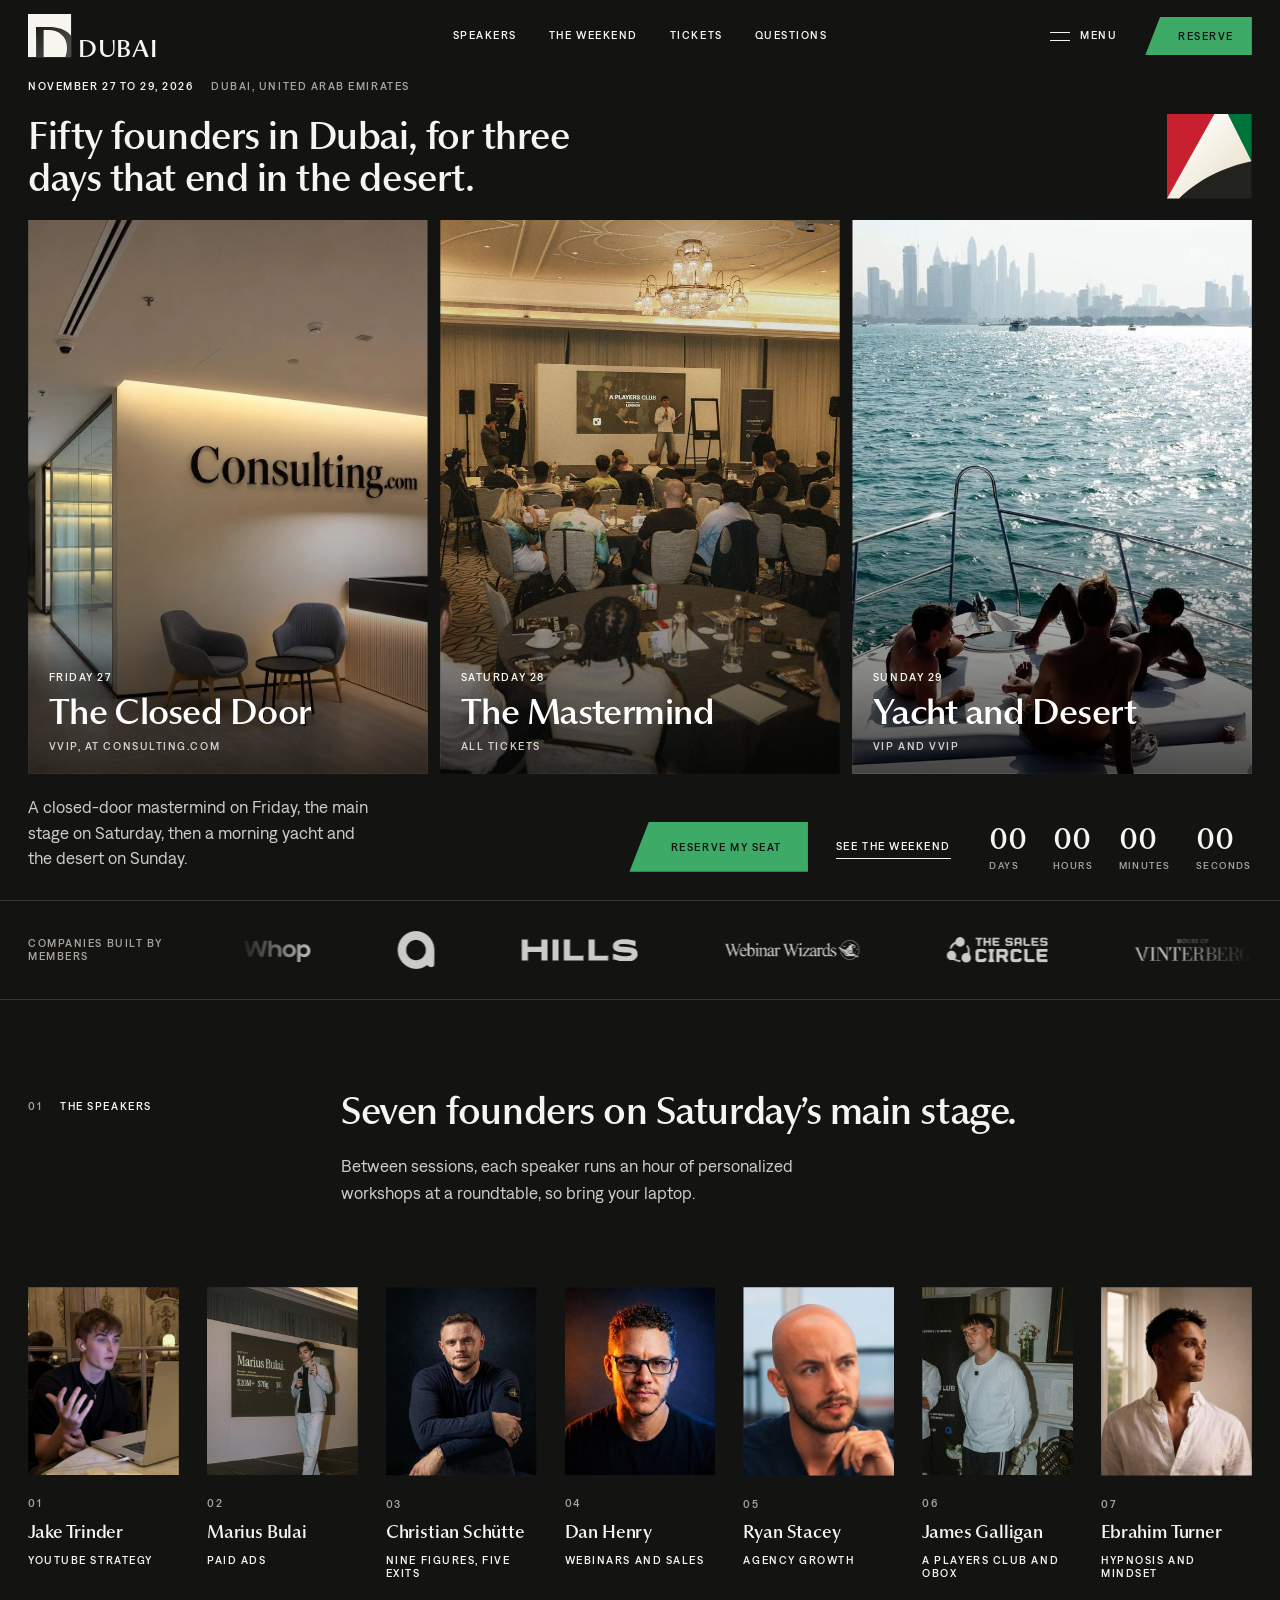
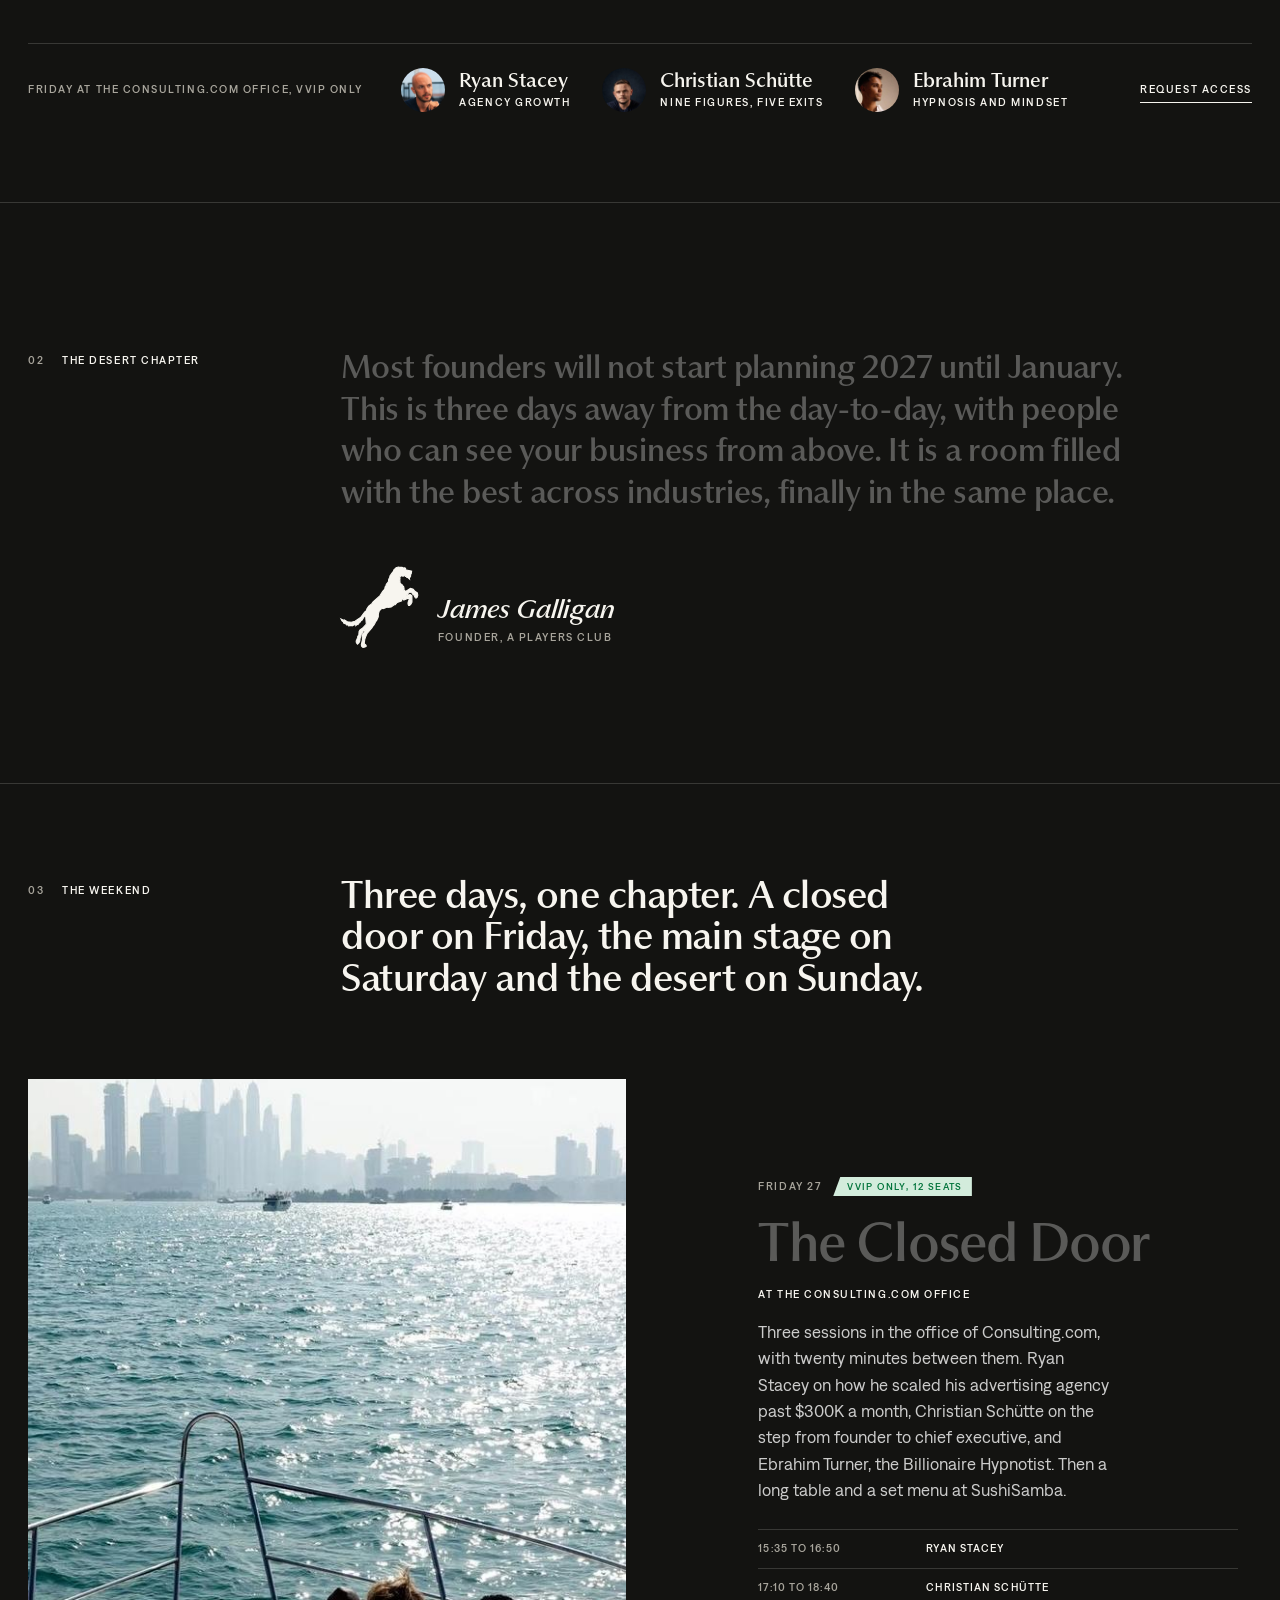
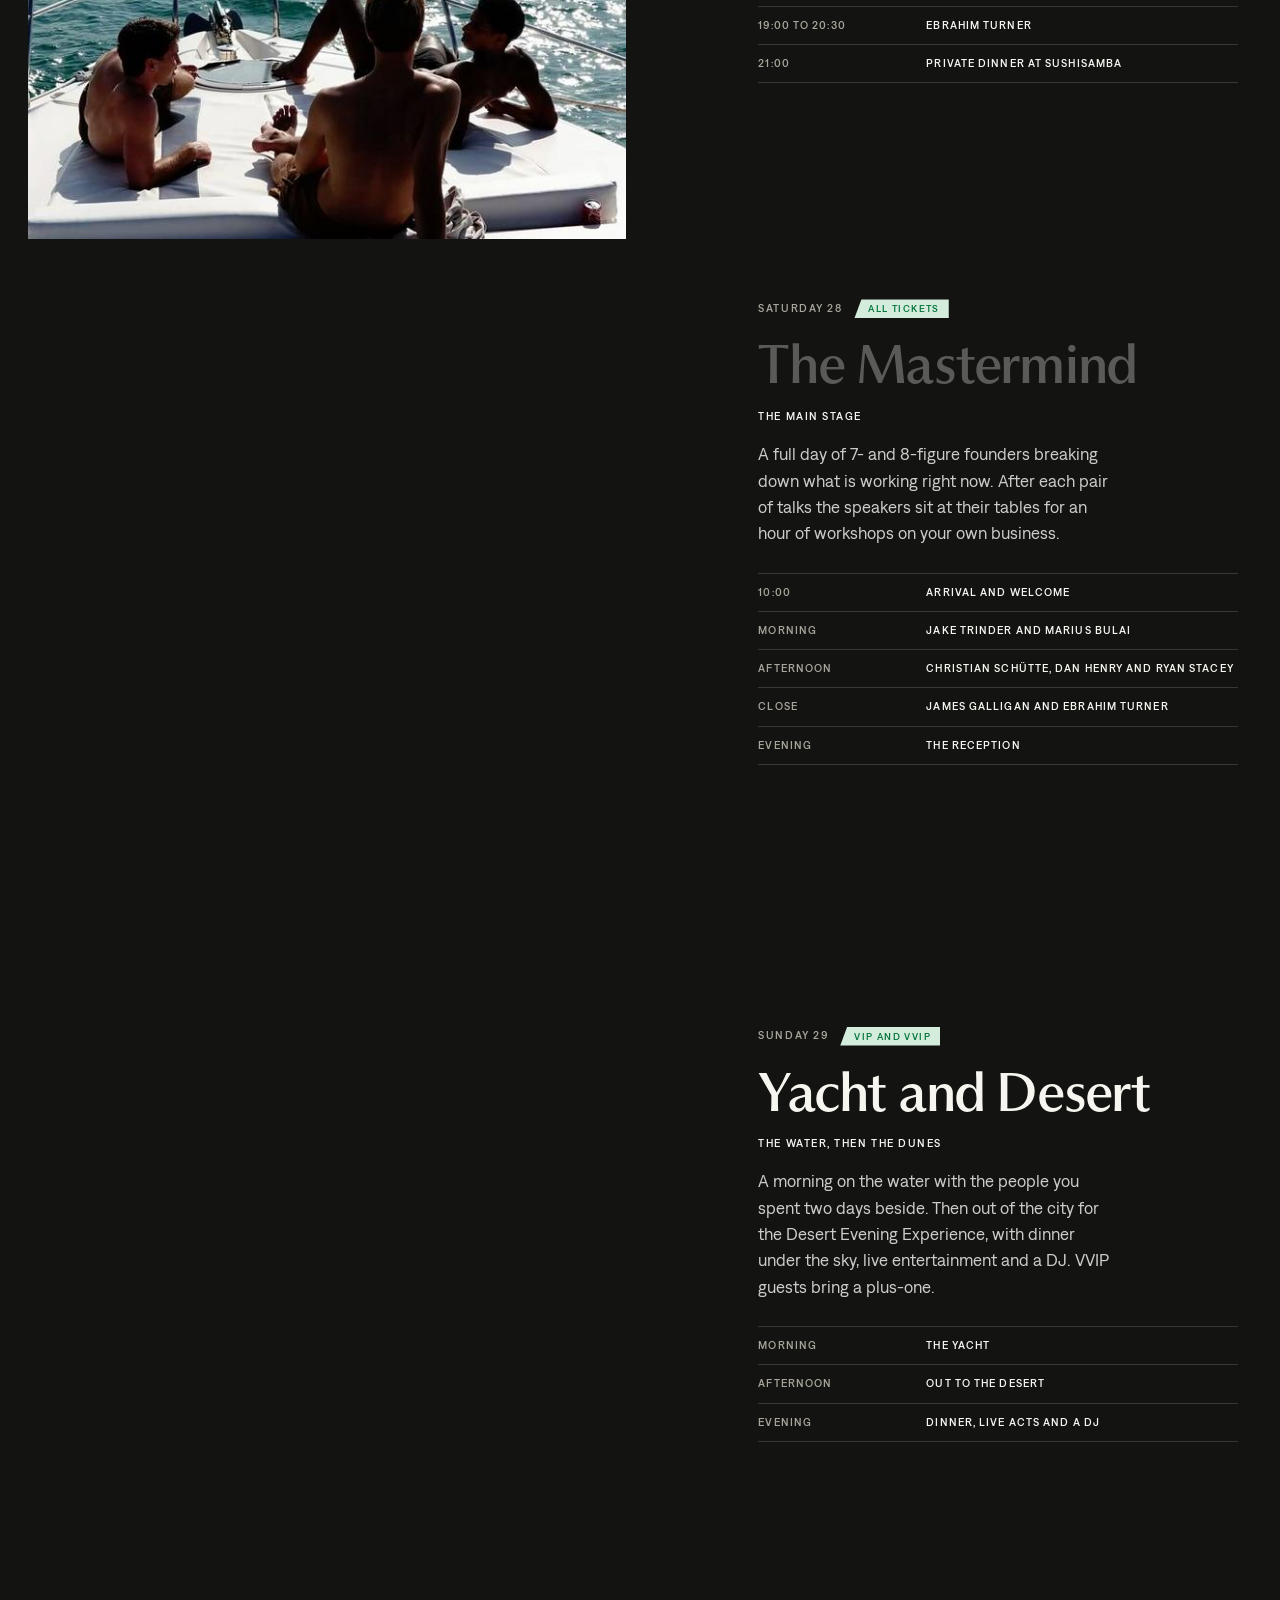
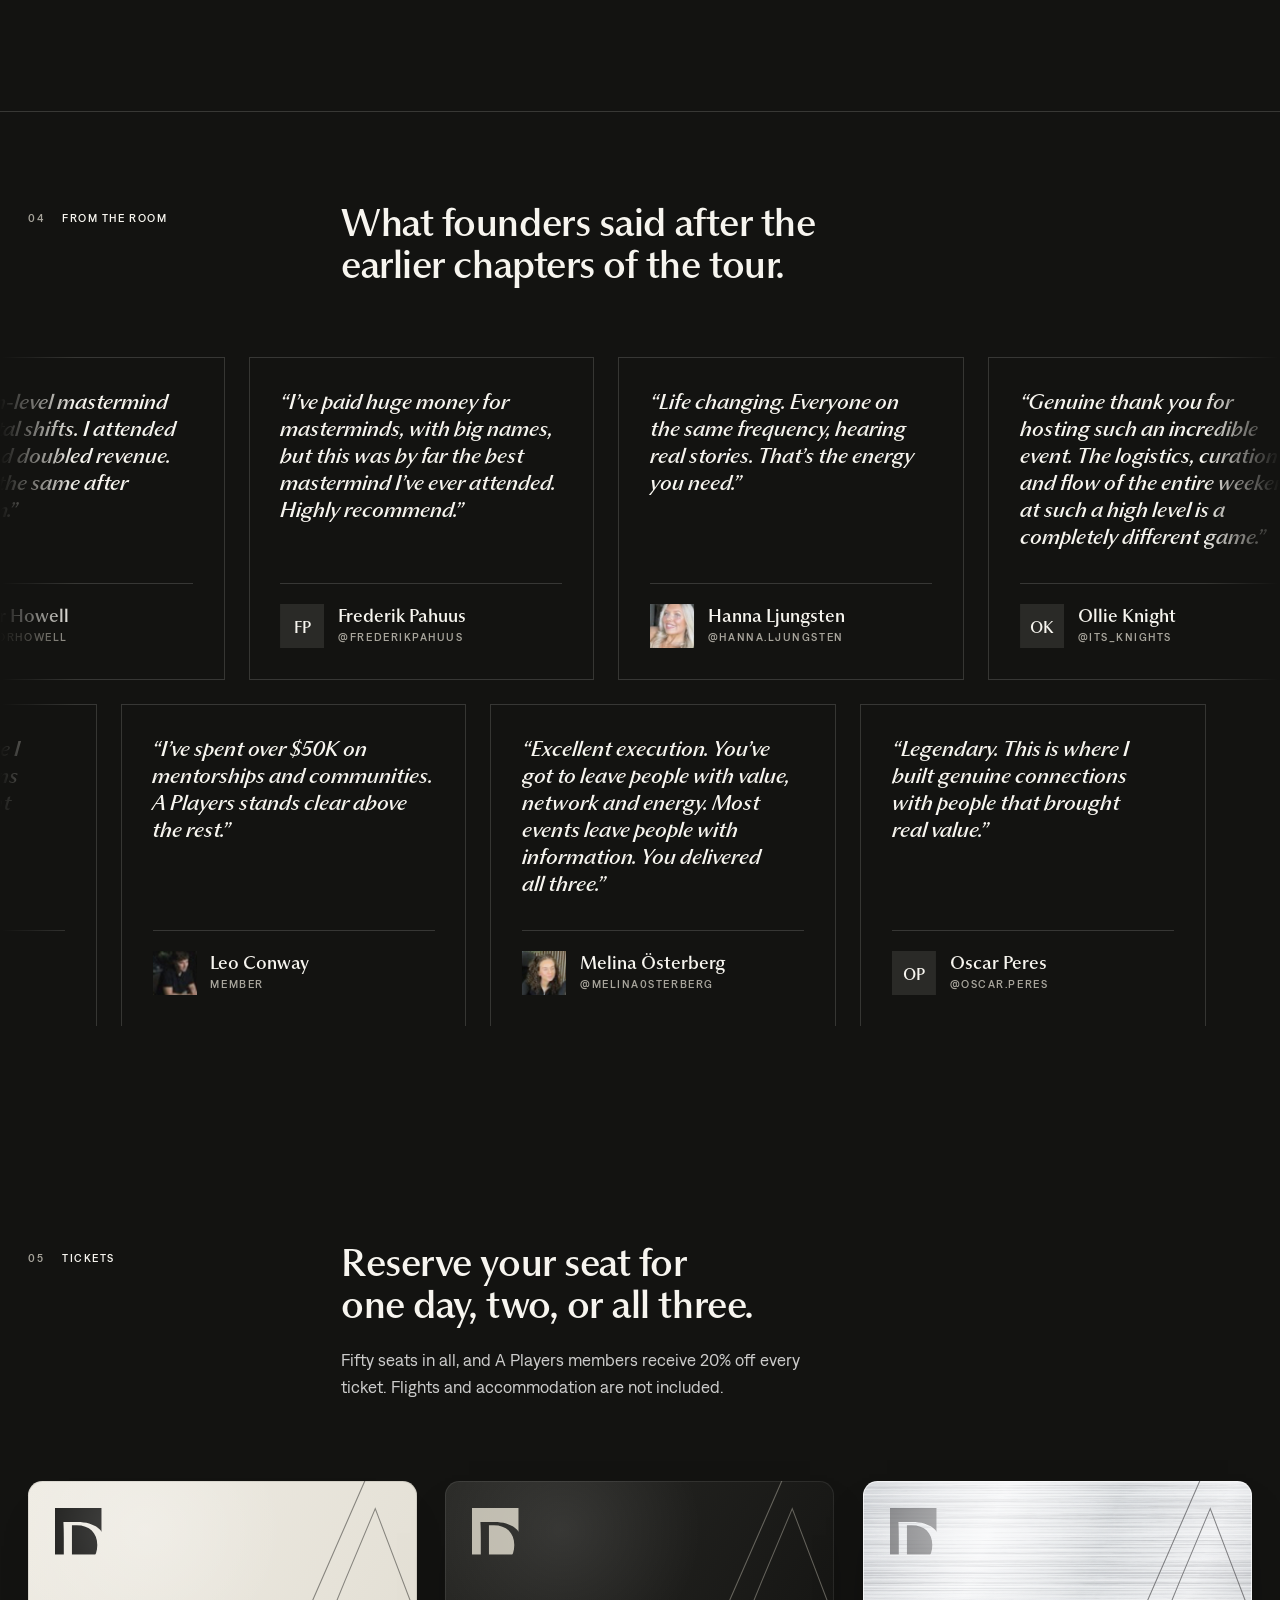
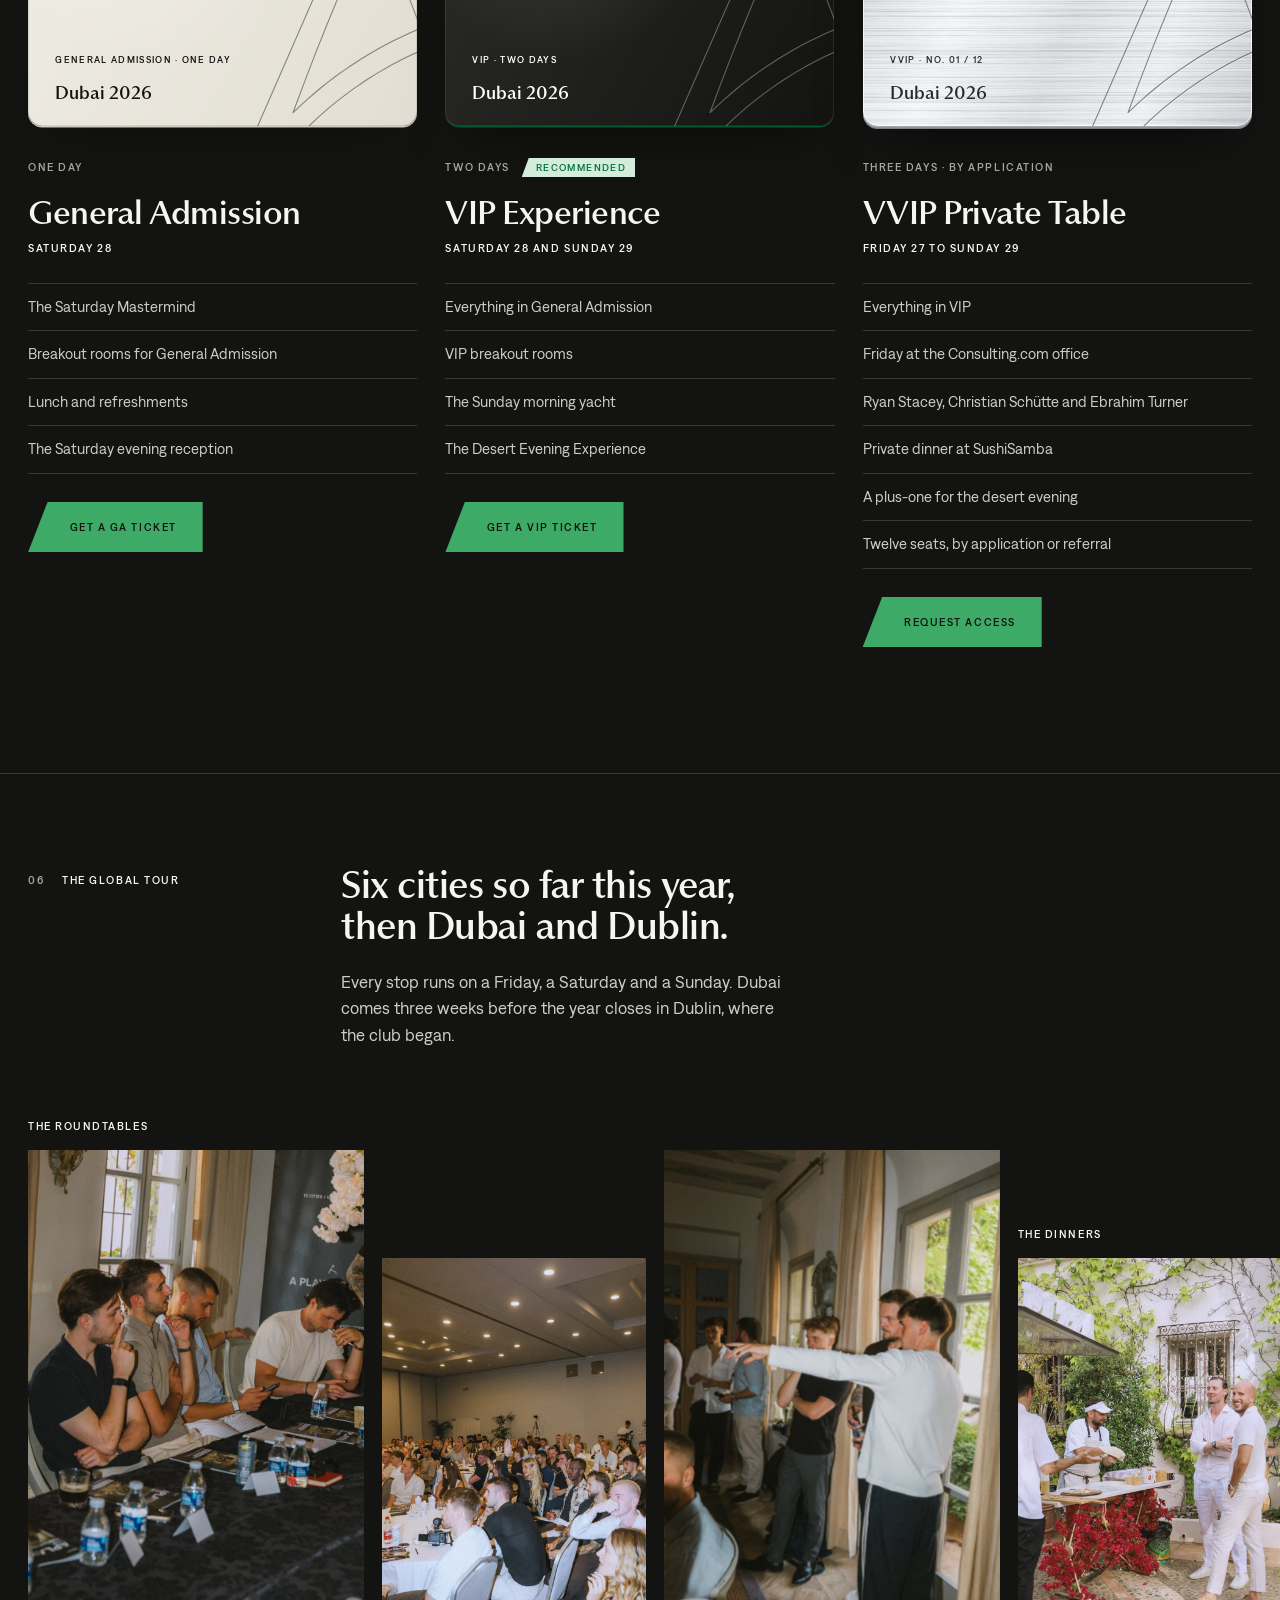
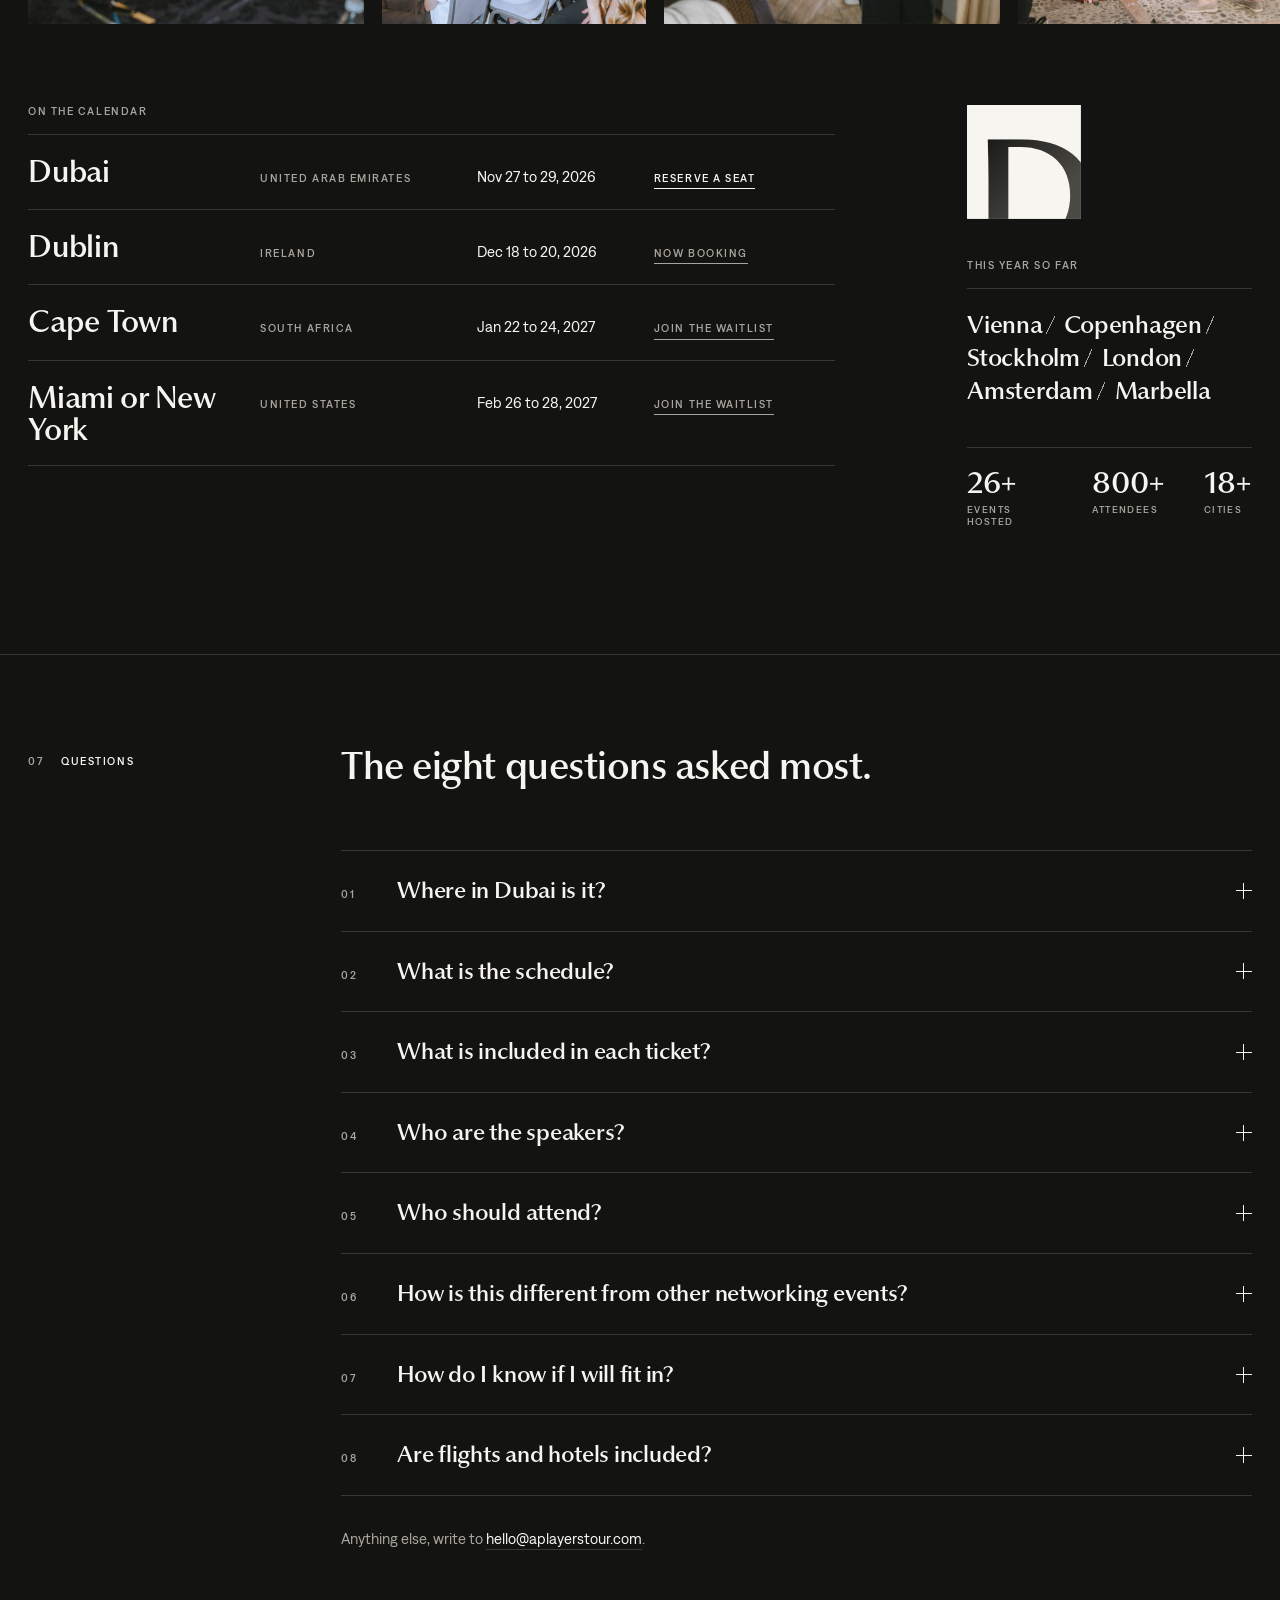
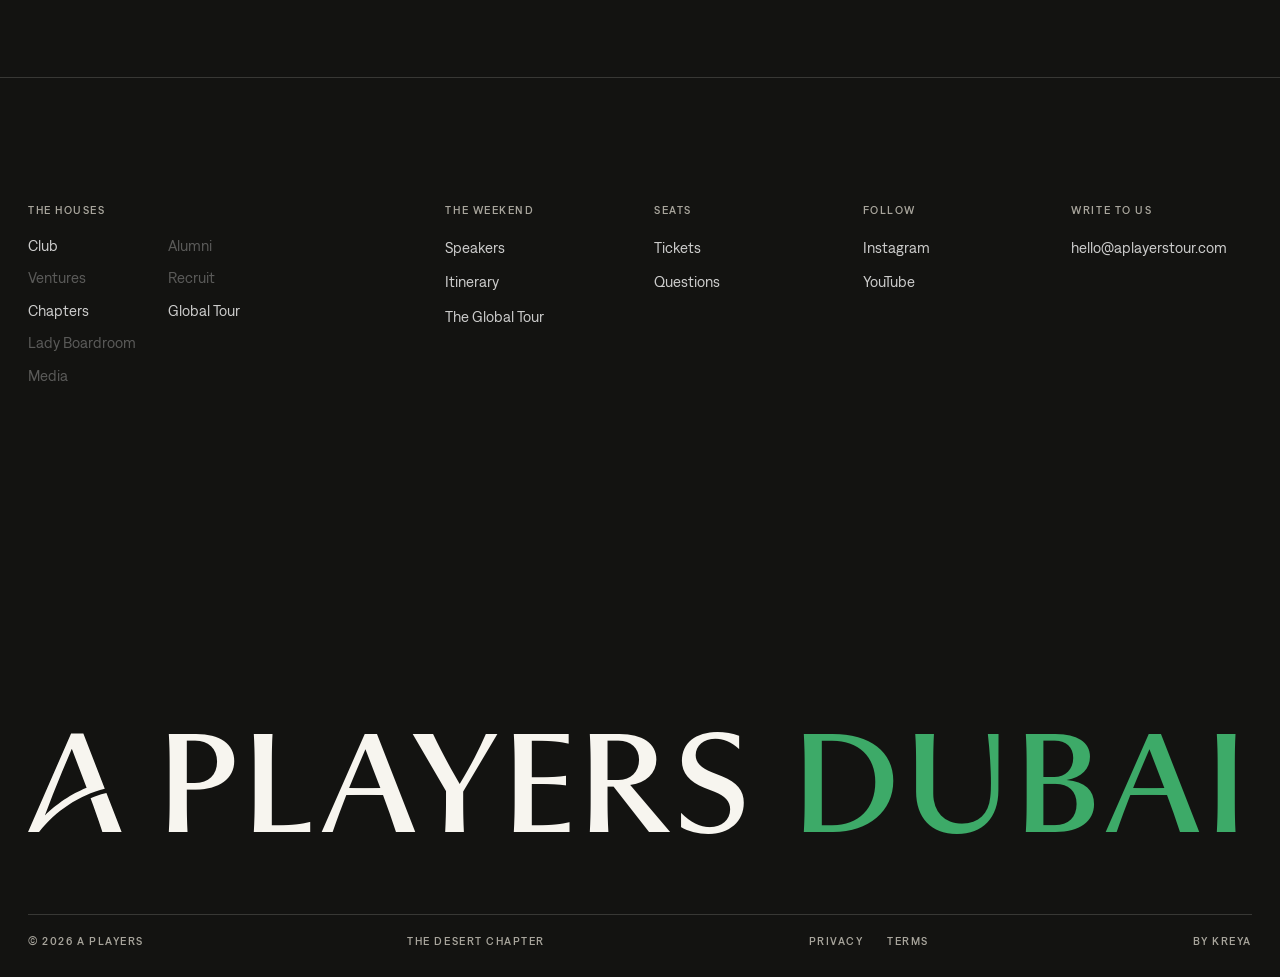
==== commit f2f940f2: "Dubai seal: the mark runs from white to cream Every chapter seal now uses the same white-to-cream ma" ====
--- a/index.html
+++ b/index.html
@@ -31,7 +31,7 @@
 })(window,document,'script','dataLayer','GTM-WL5TT2WF');
   }
   </script>
-  <script type="module" crossorigin src="/assets/main-CsyyJzyI.js"></script>
+  <script type="module" crossorigin src="/assets/main-yoi4V4Zj.js"></script>
   <link rel="stylesheet" crossorigin href="/assets/main-BHDSCygP.css">
 </head>
 <body class="is-loading">
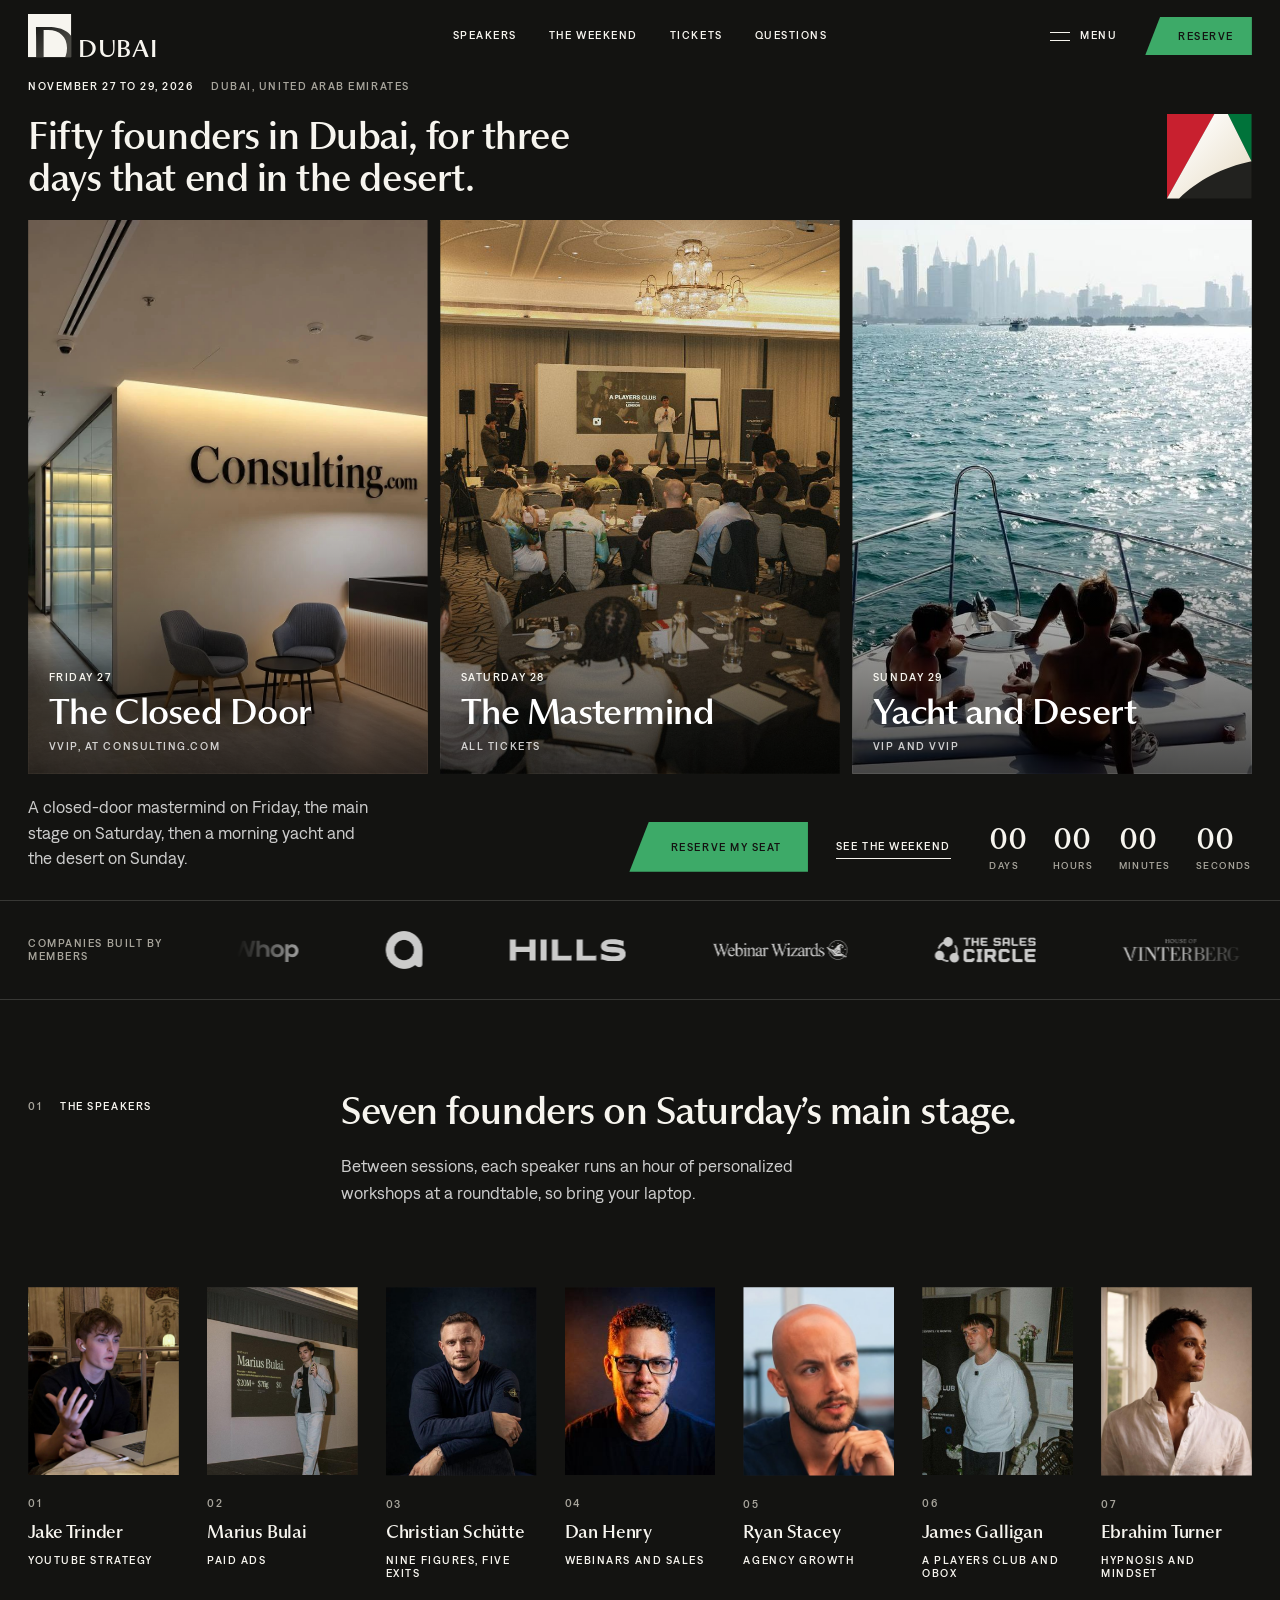
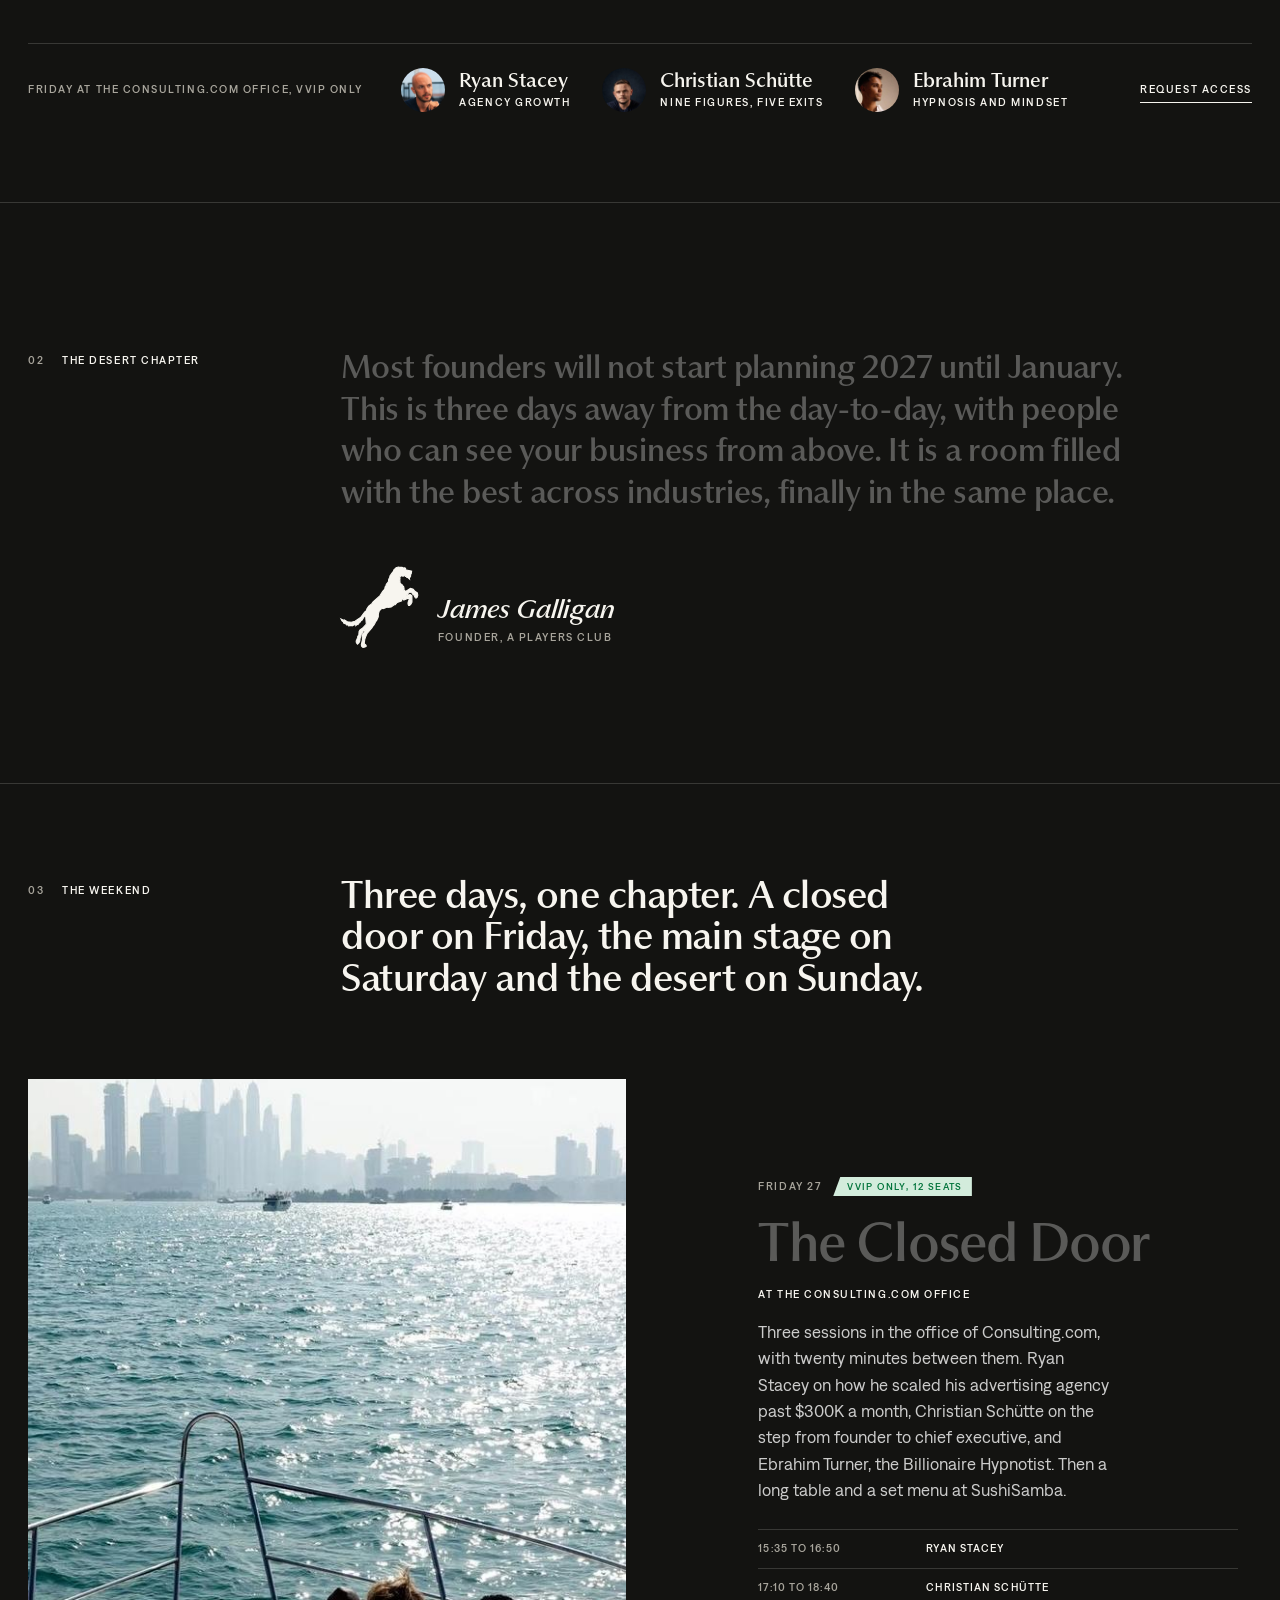
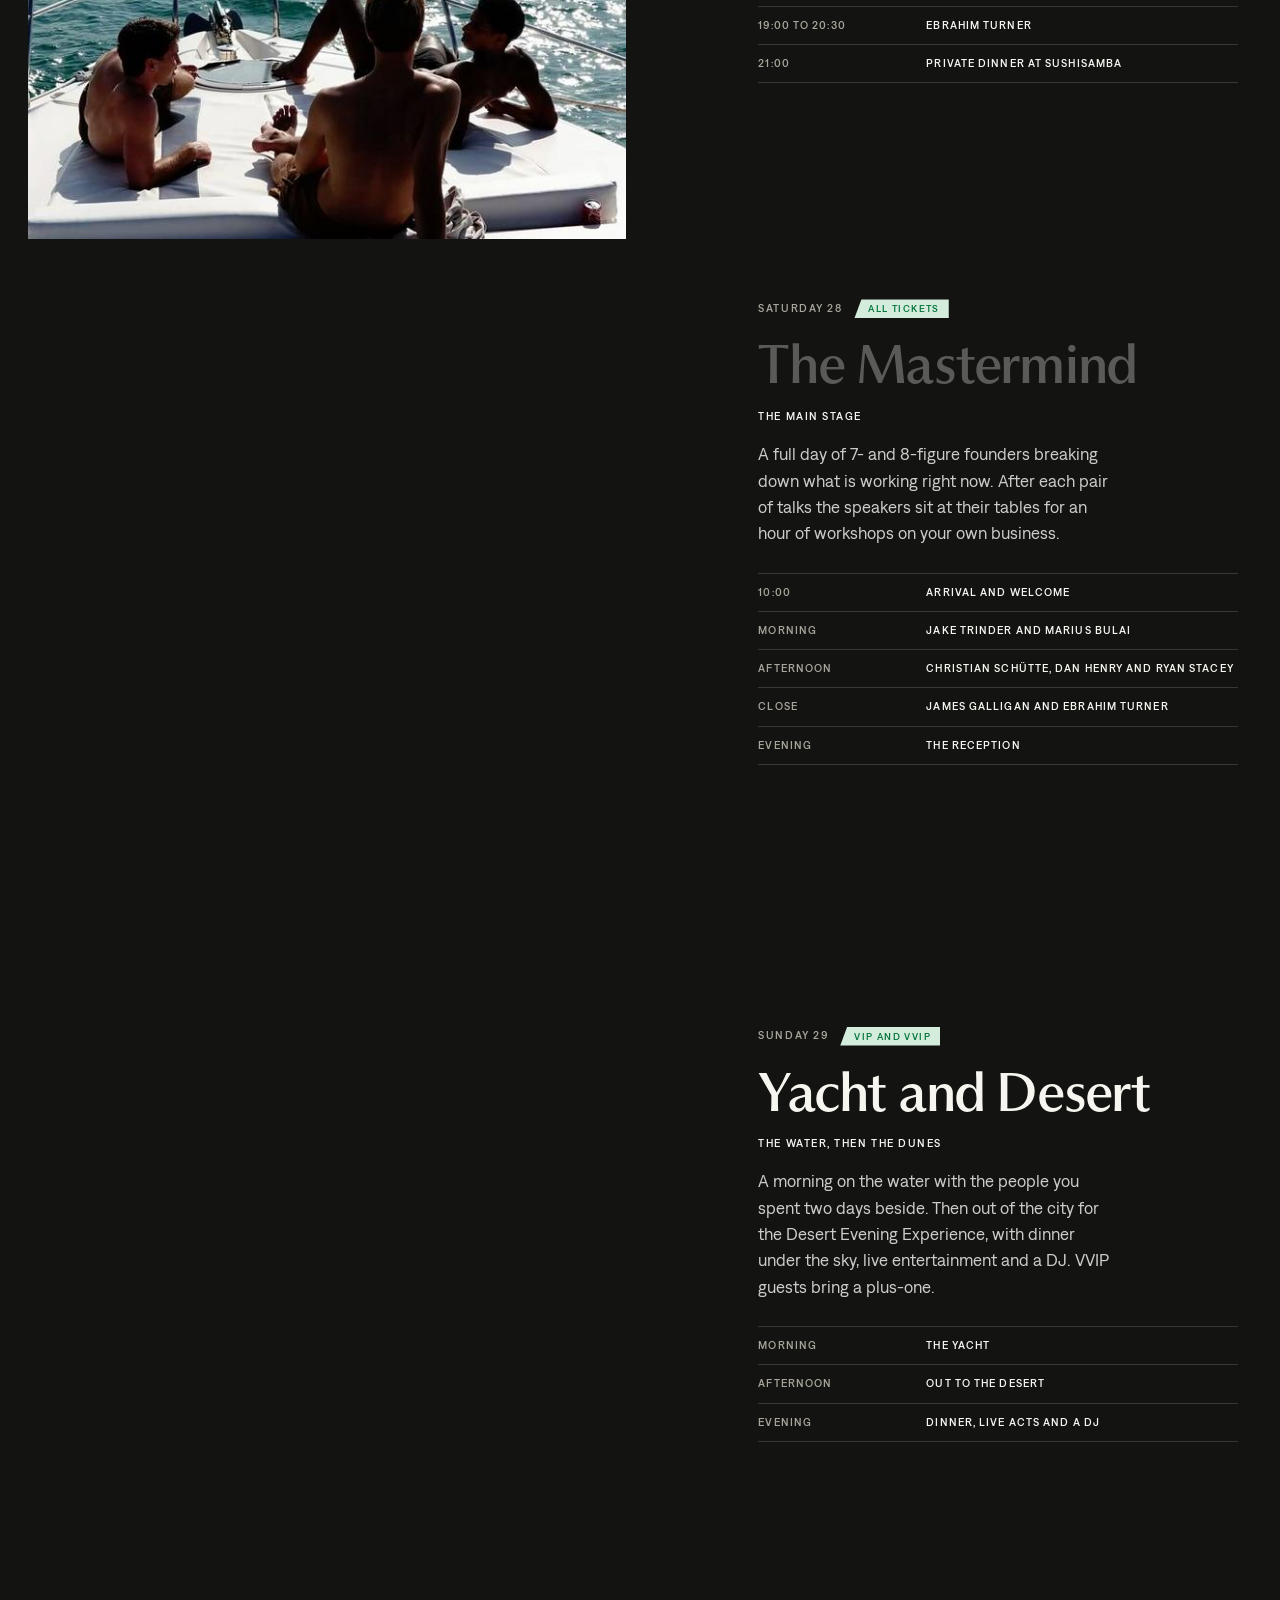
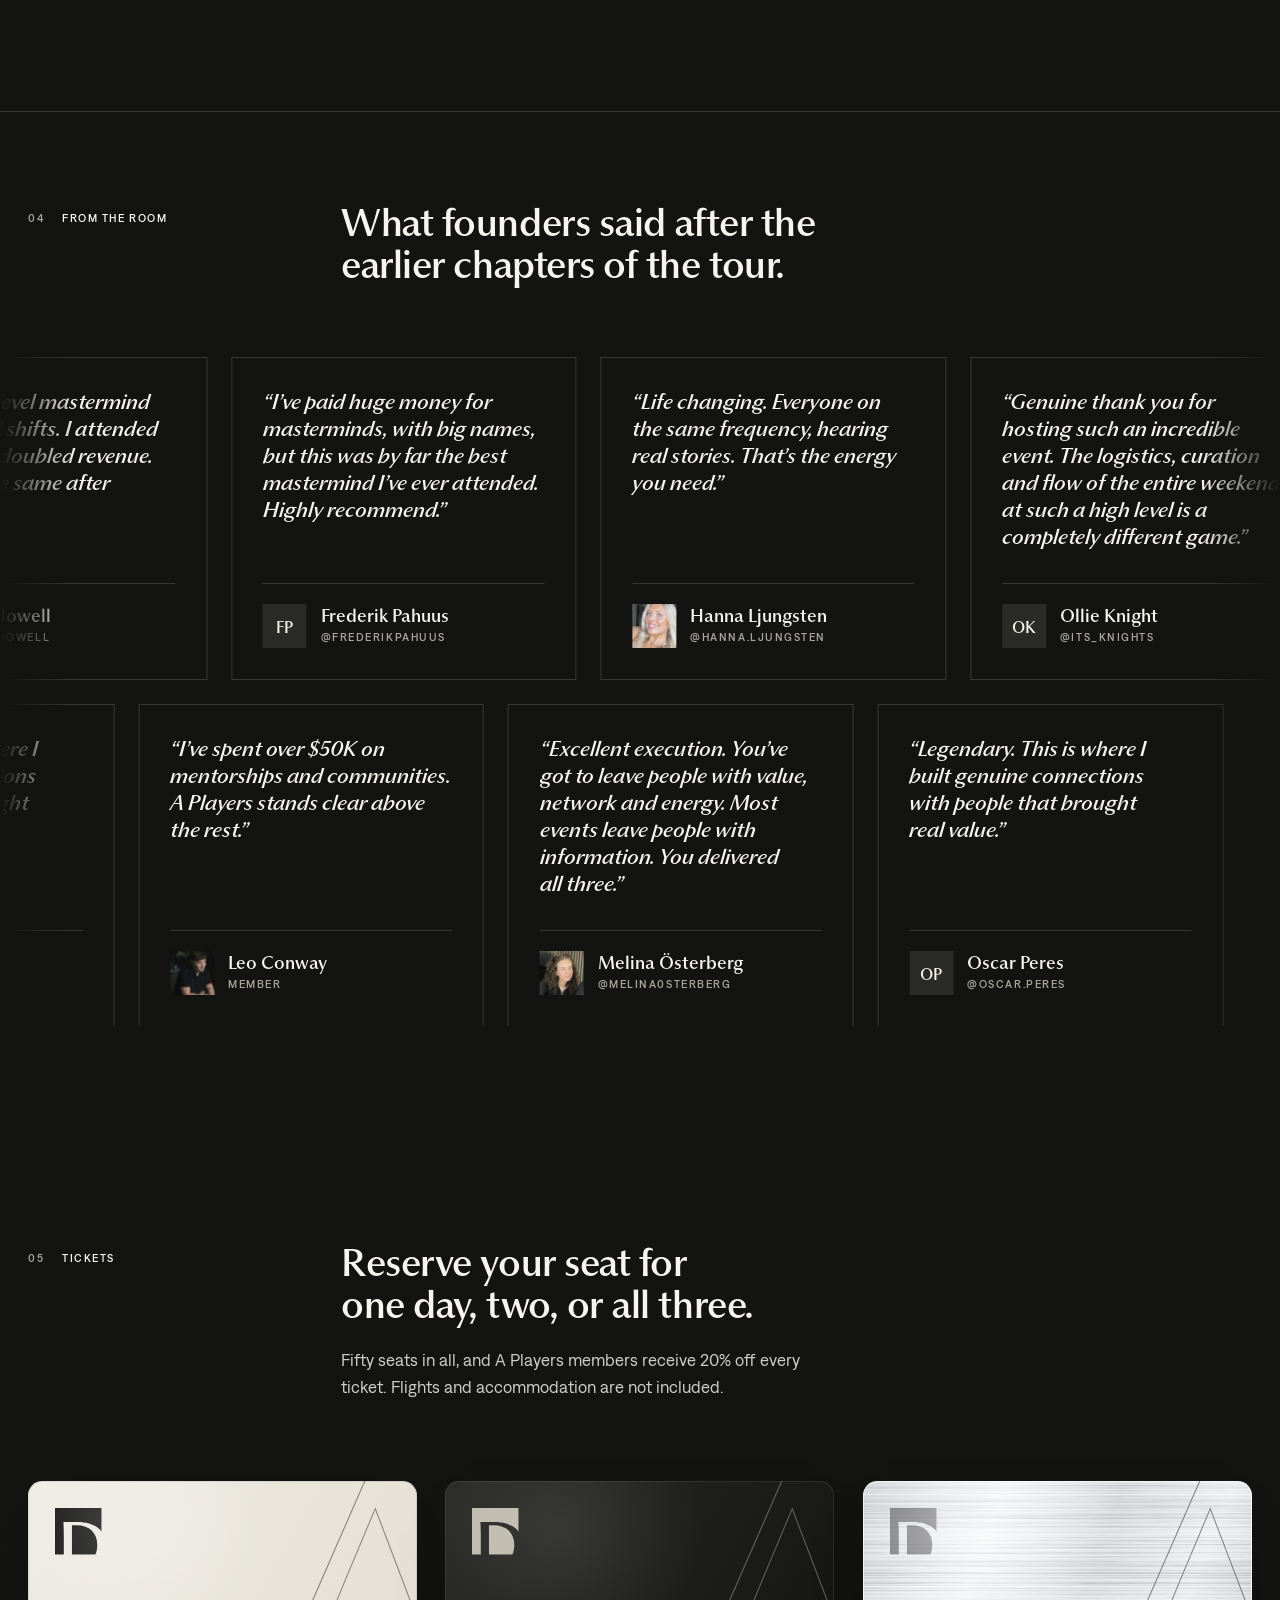
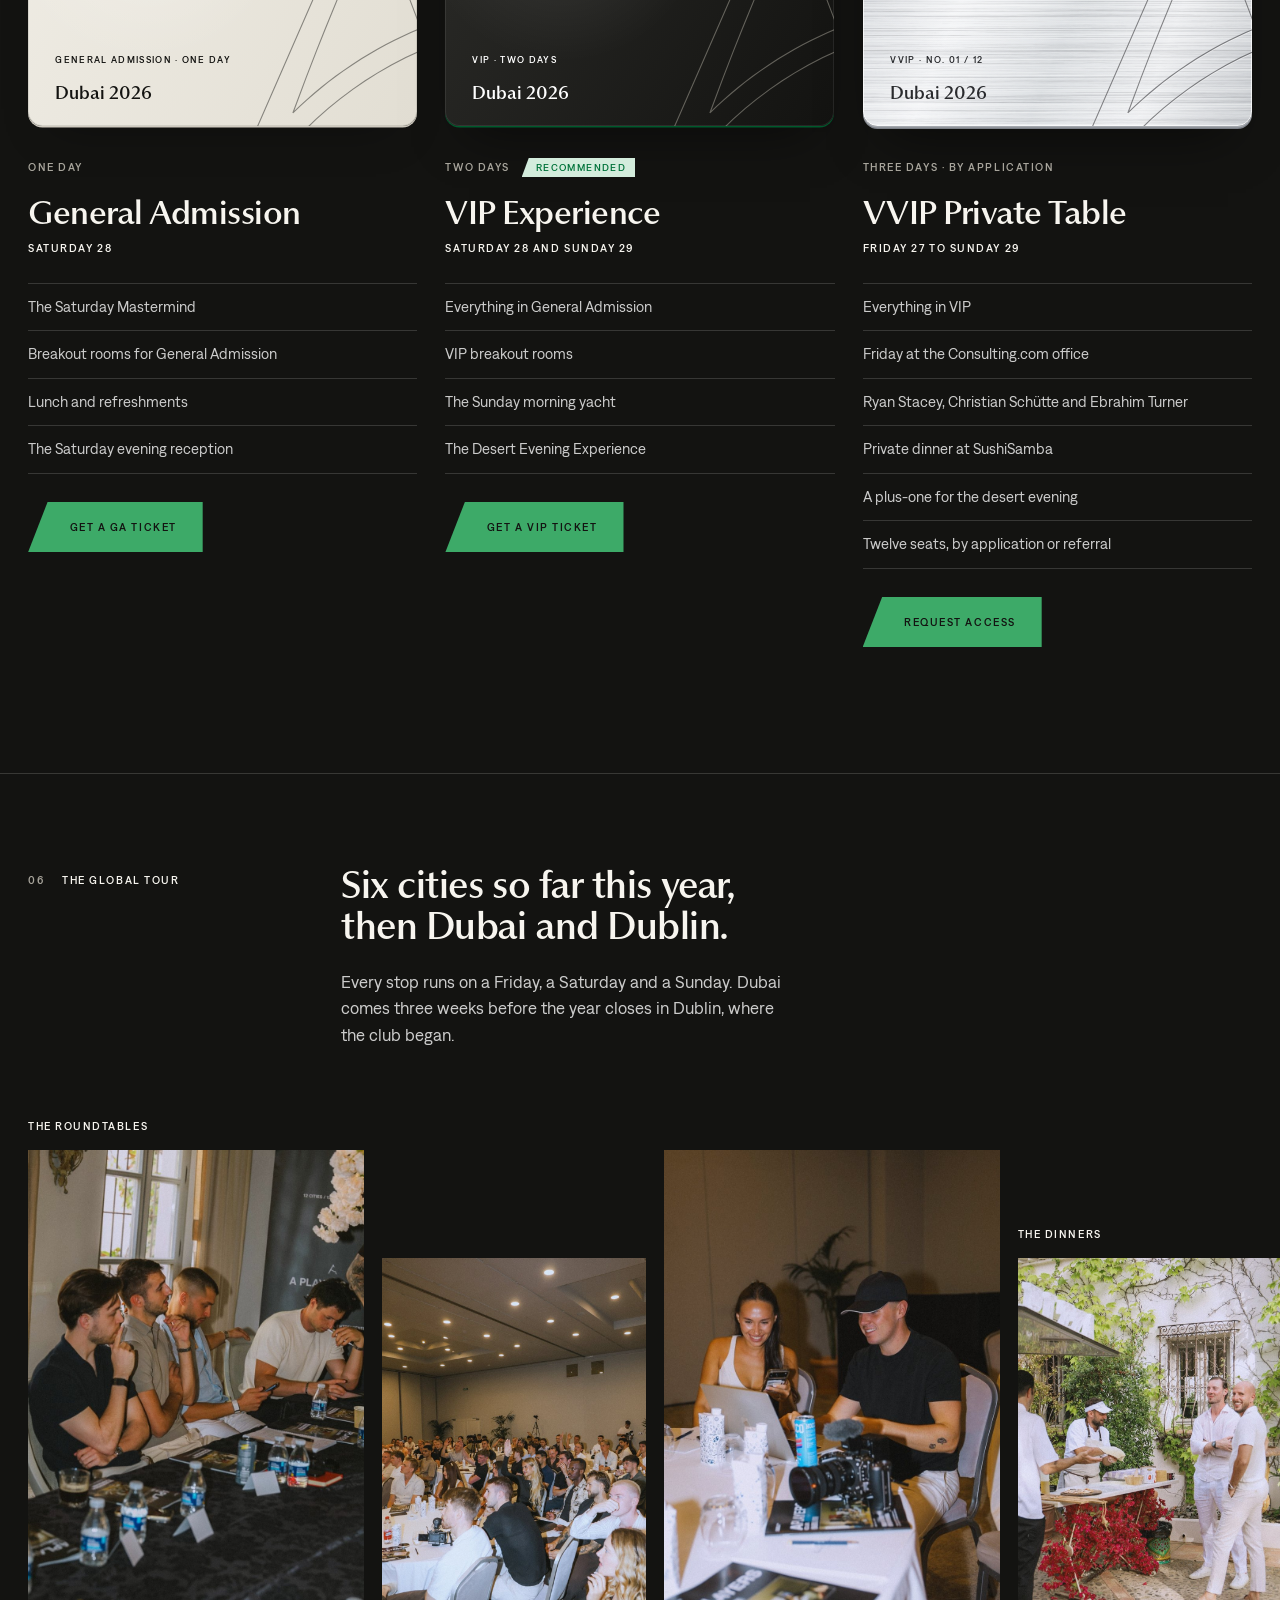
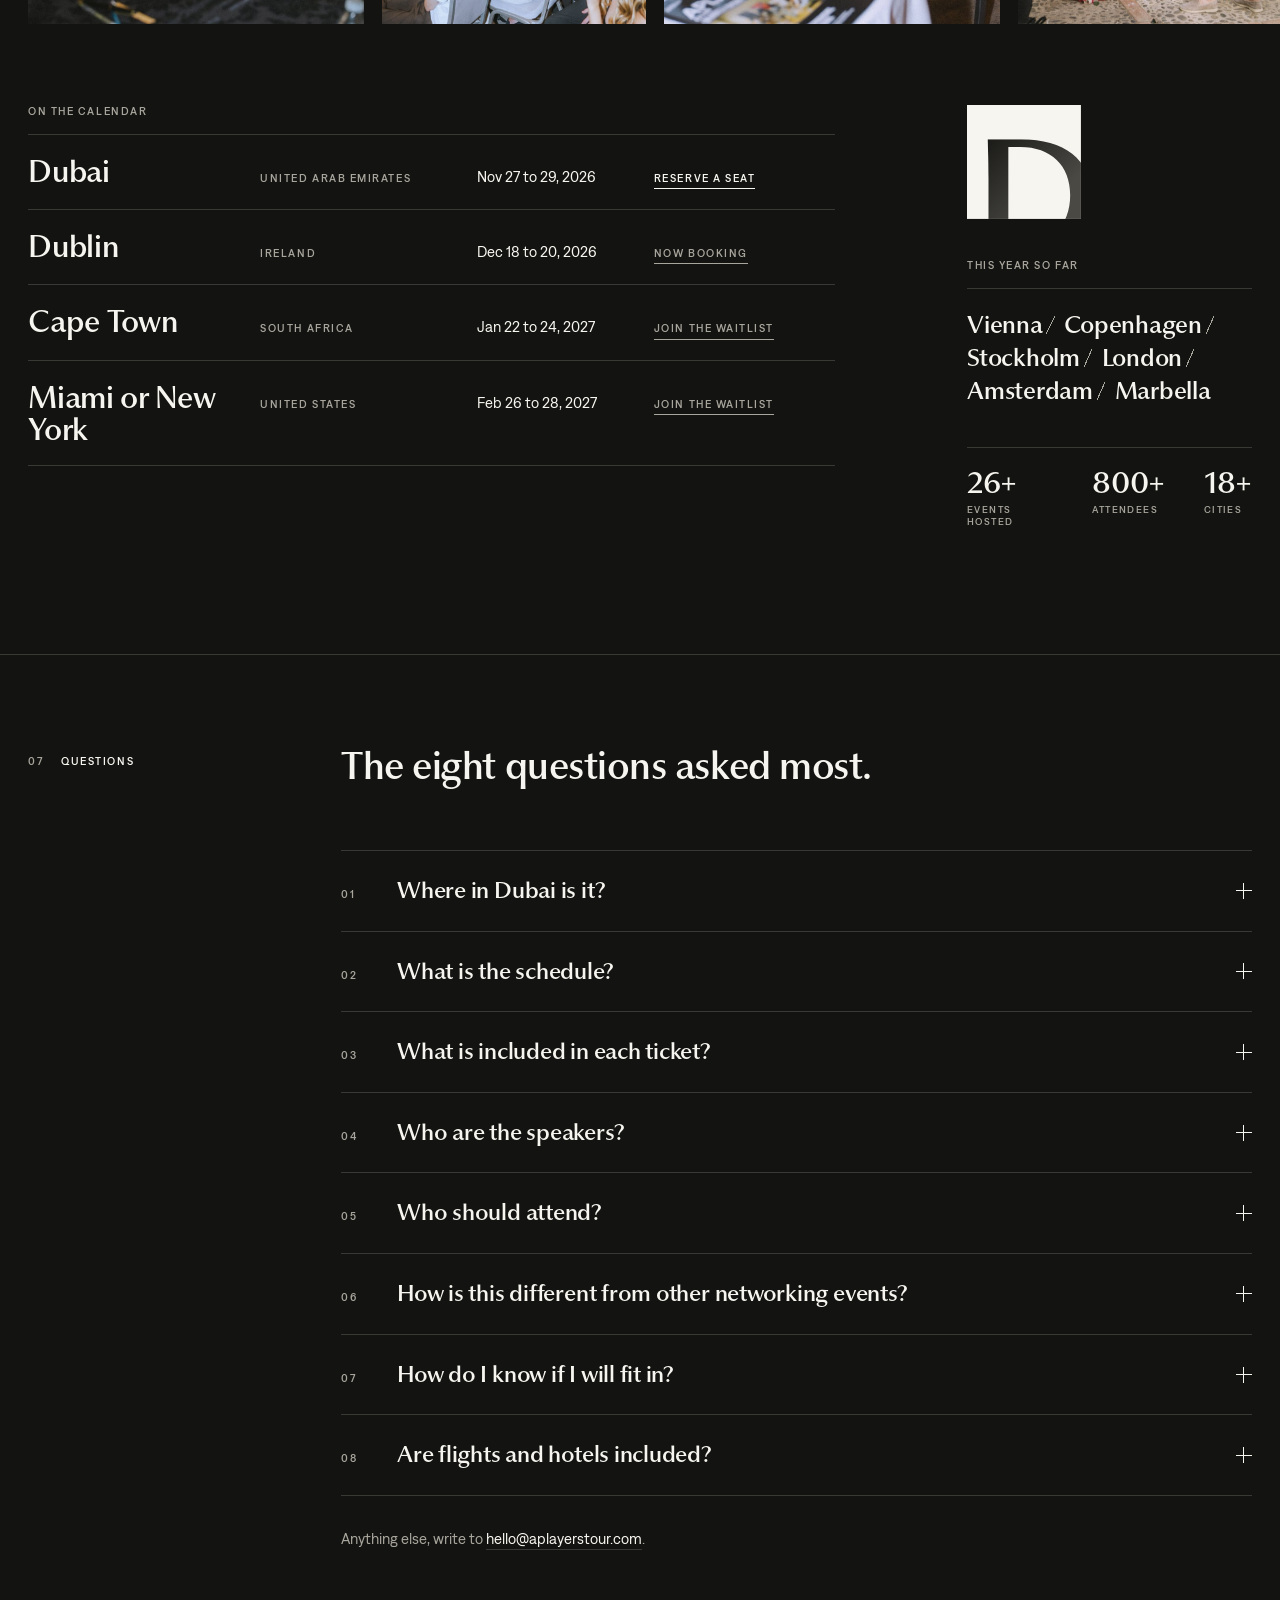
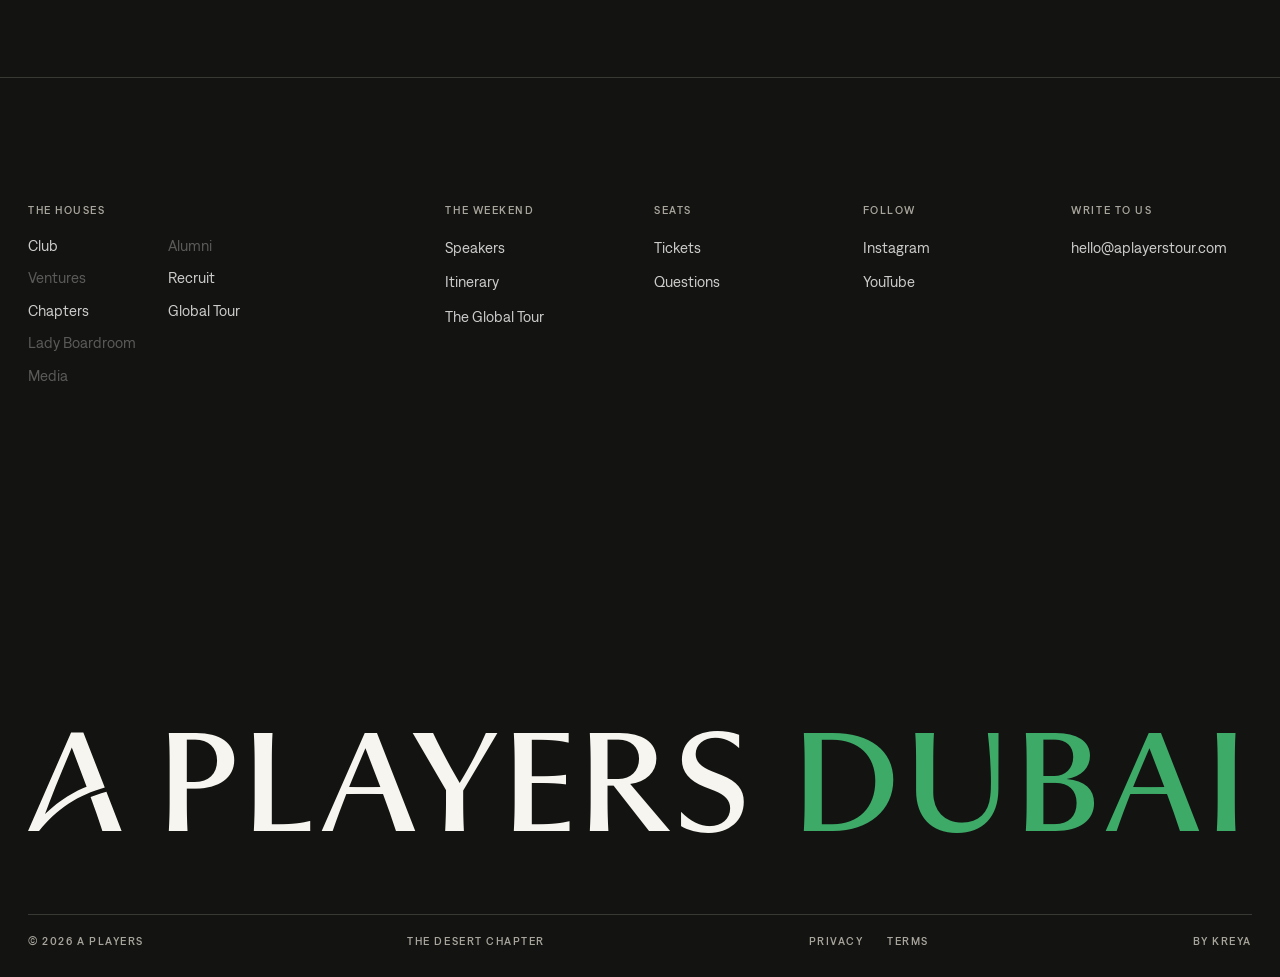
==== commit 920626fb: "Open the Recruit house: link it to the club's recruitment page The menu and the footer's houses now " ====
--- a/index.html
+++ b/index.html
@@ -31,7 +31,7 @@
 })(window,document,'script','dataLayer','GTM-WL5TT2WF');
   }
   </script>
-  <script type="module" crossorigin src="/assets/main-yoi4V4Zj.js"></script>
+  <script type="module" crossorigin src="/assets/main-BS3apg7c.js"></script>
   <link rel="stylesheet" crossorigin href="/assets/main-BHDSCygP.css">
 </head>
 <body class="is-loading">
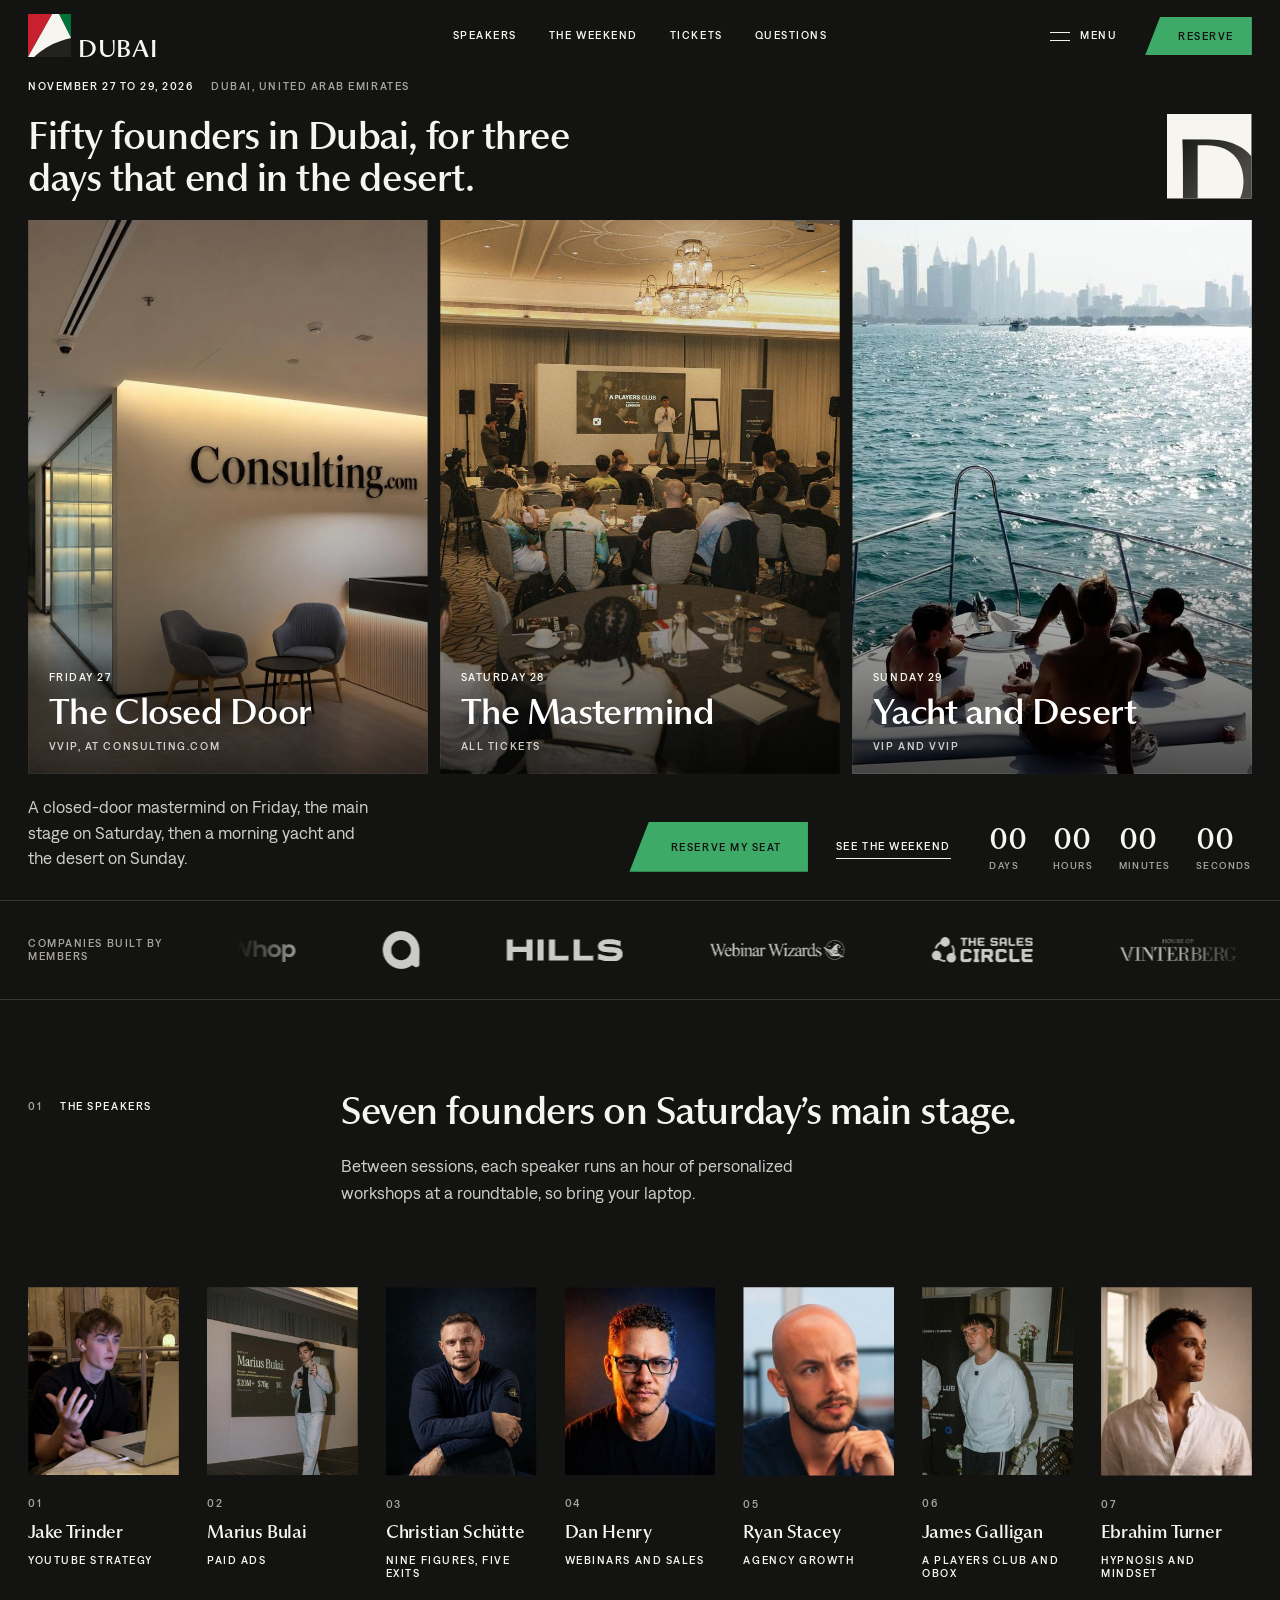
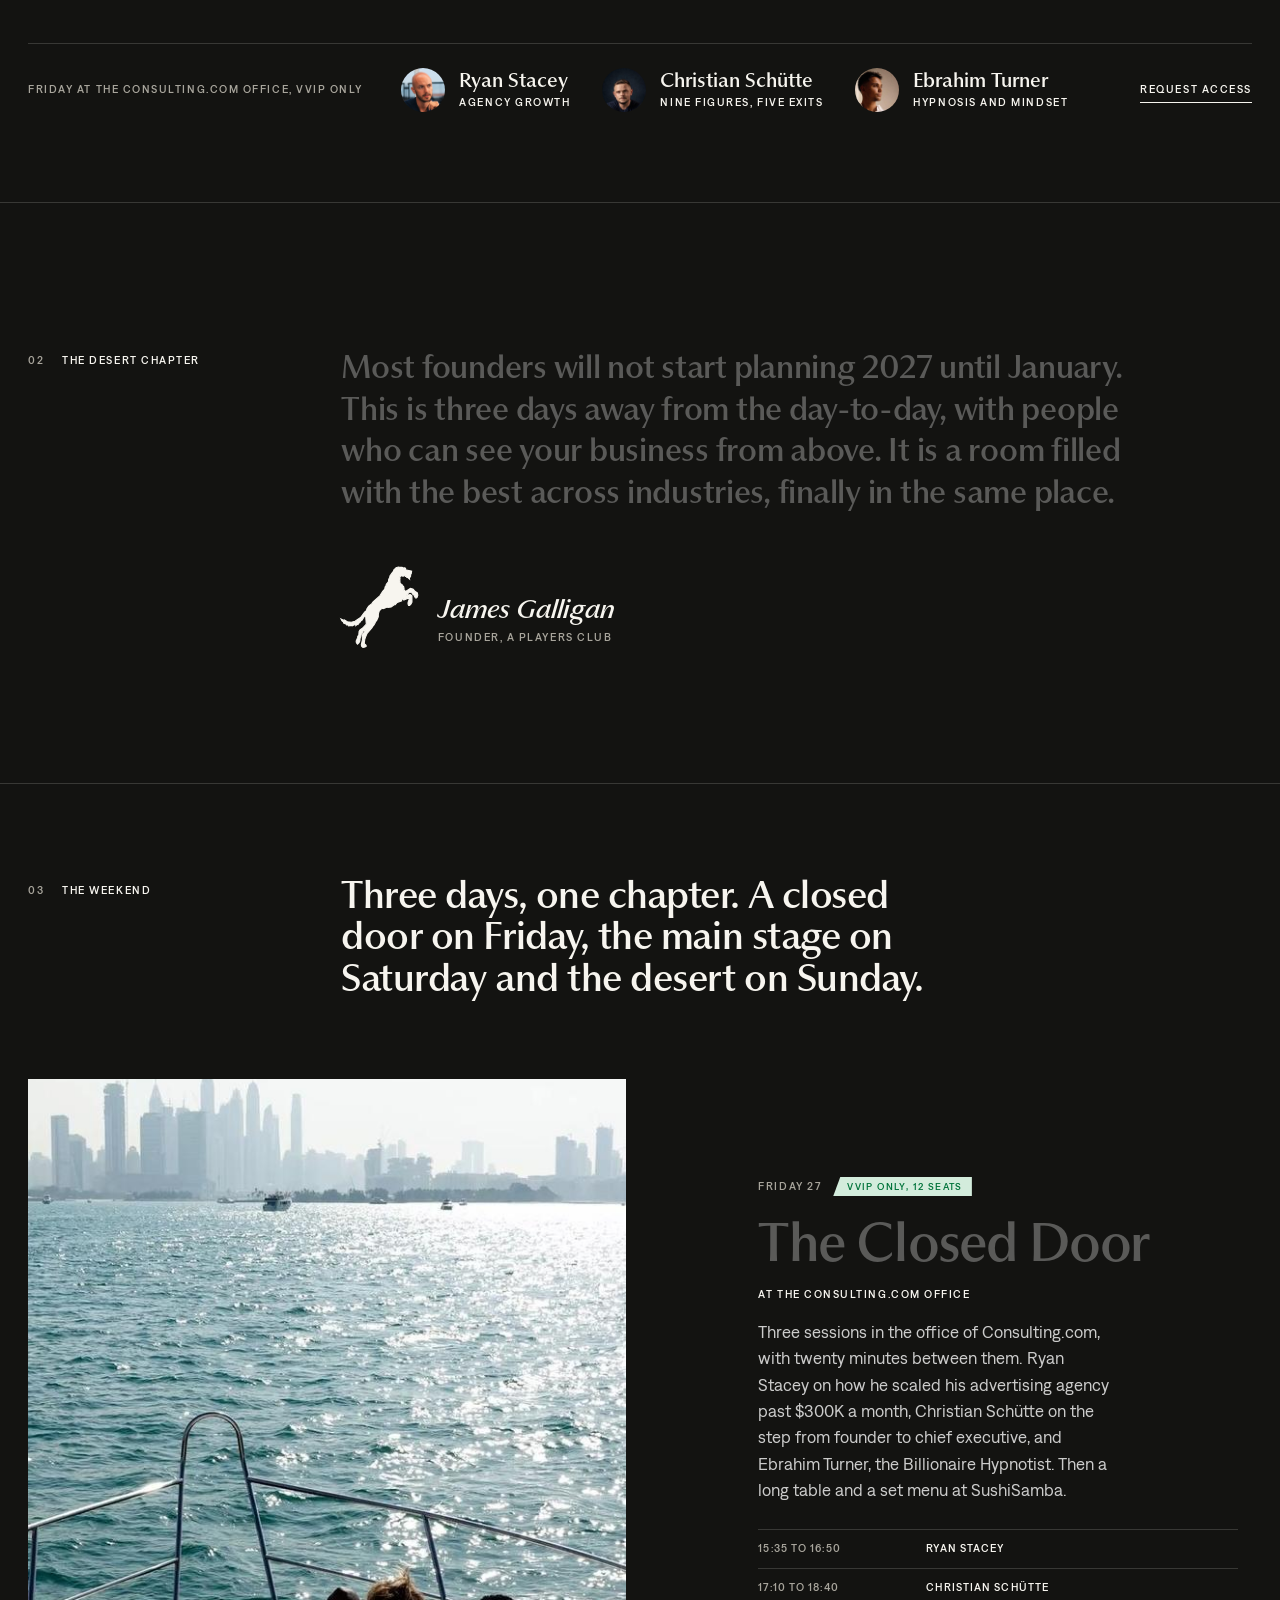
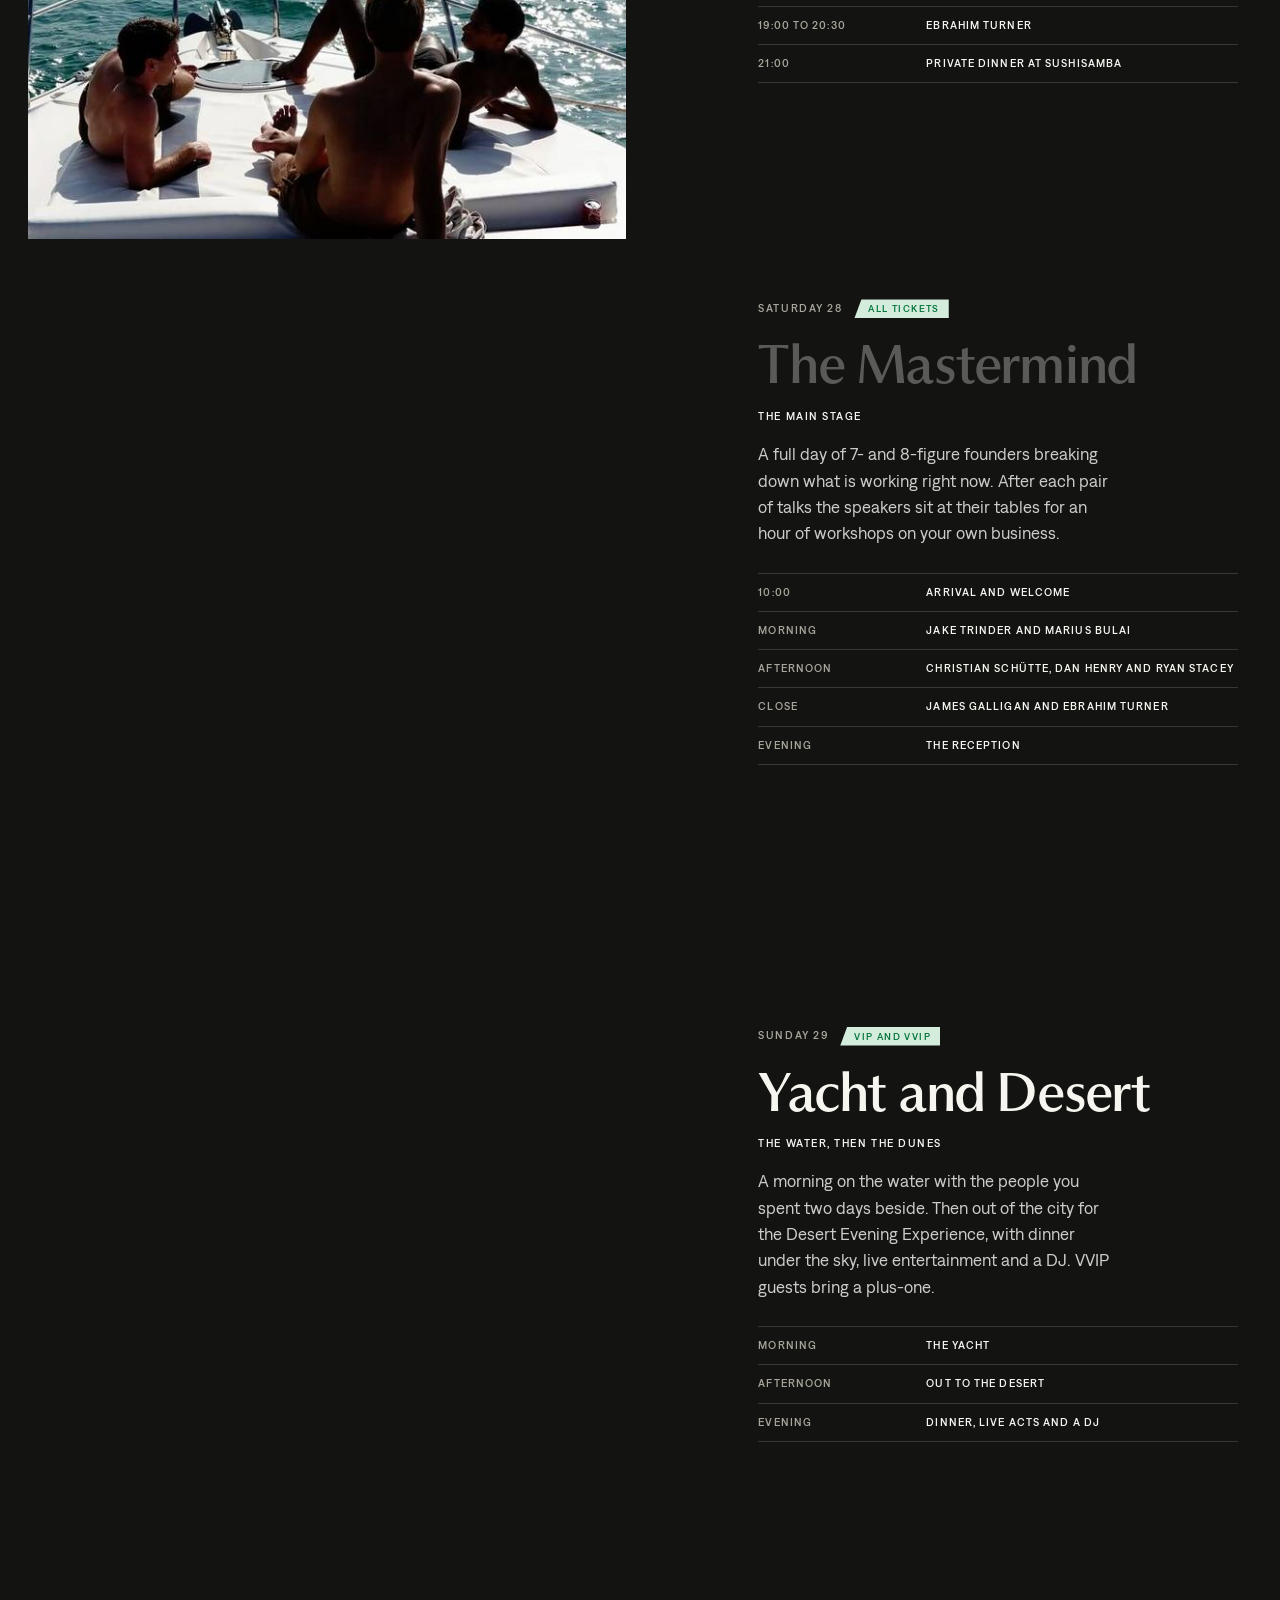
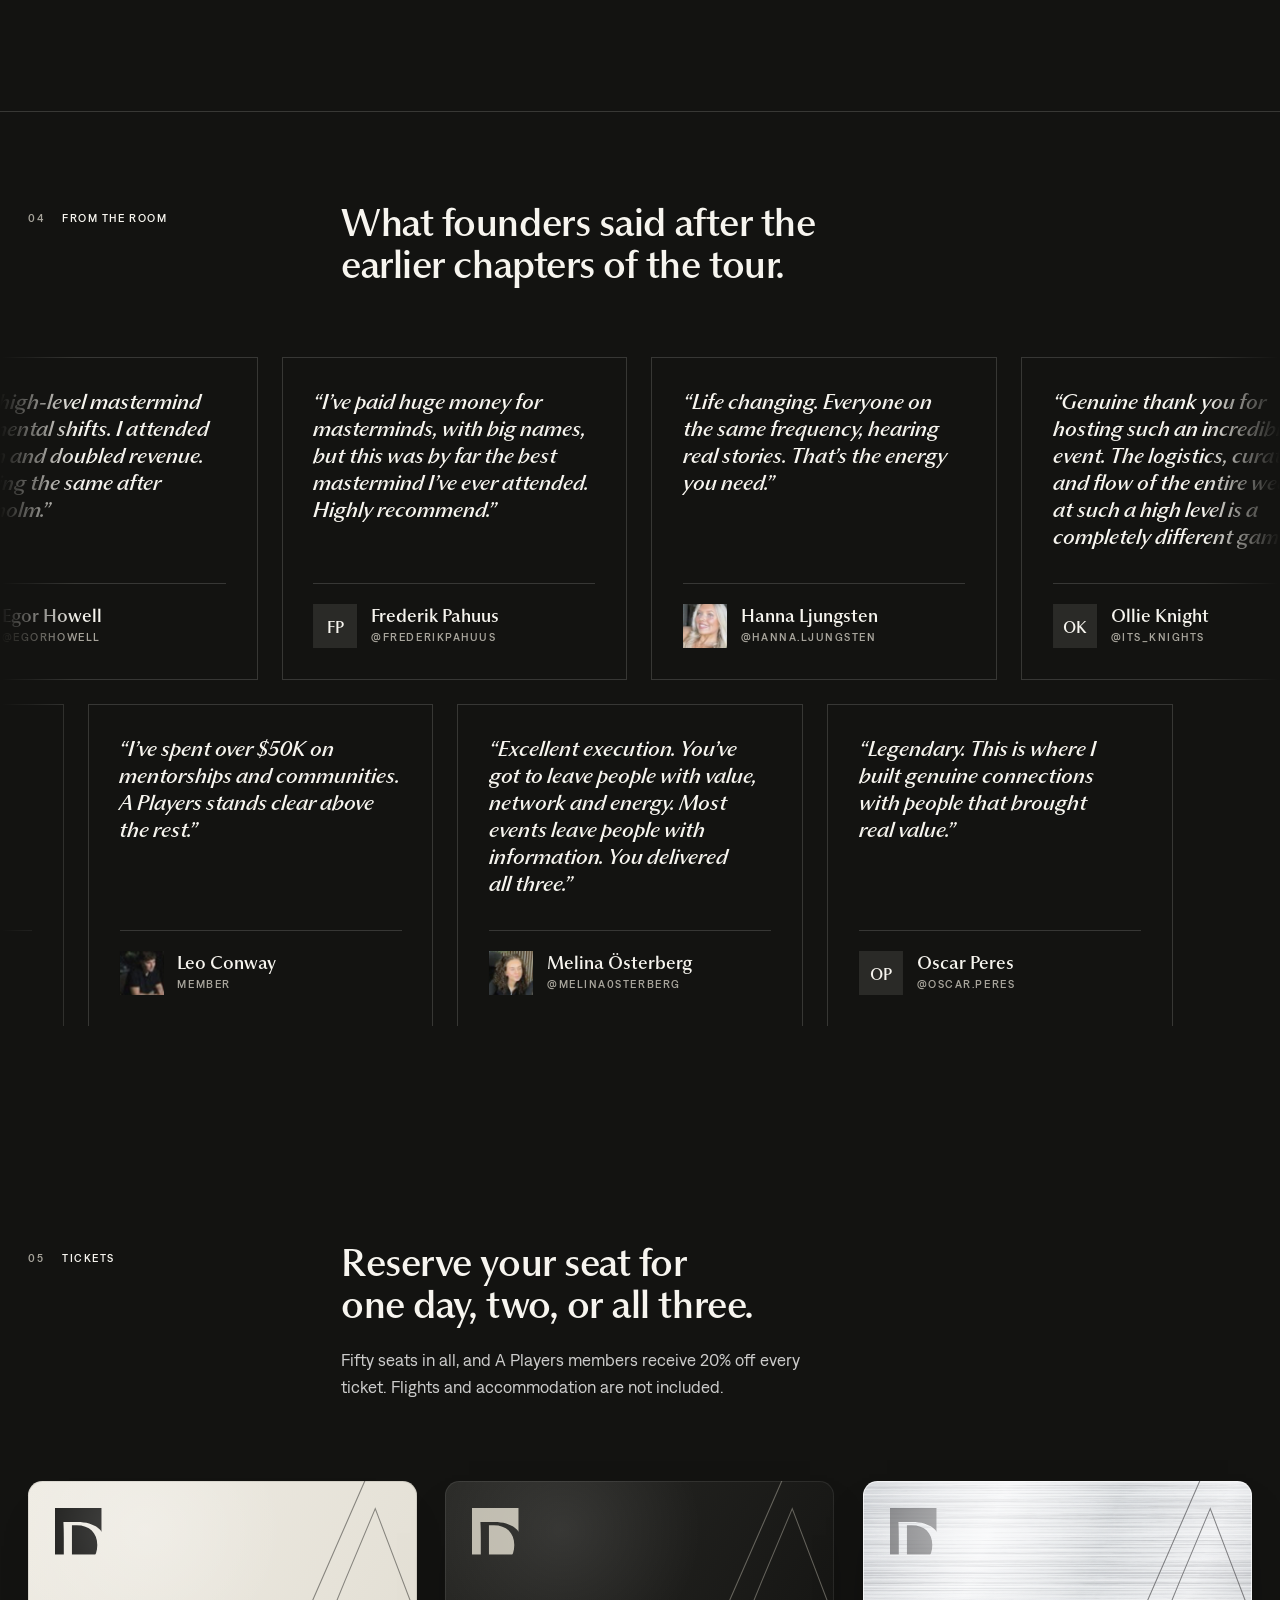
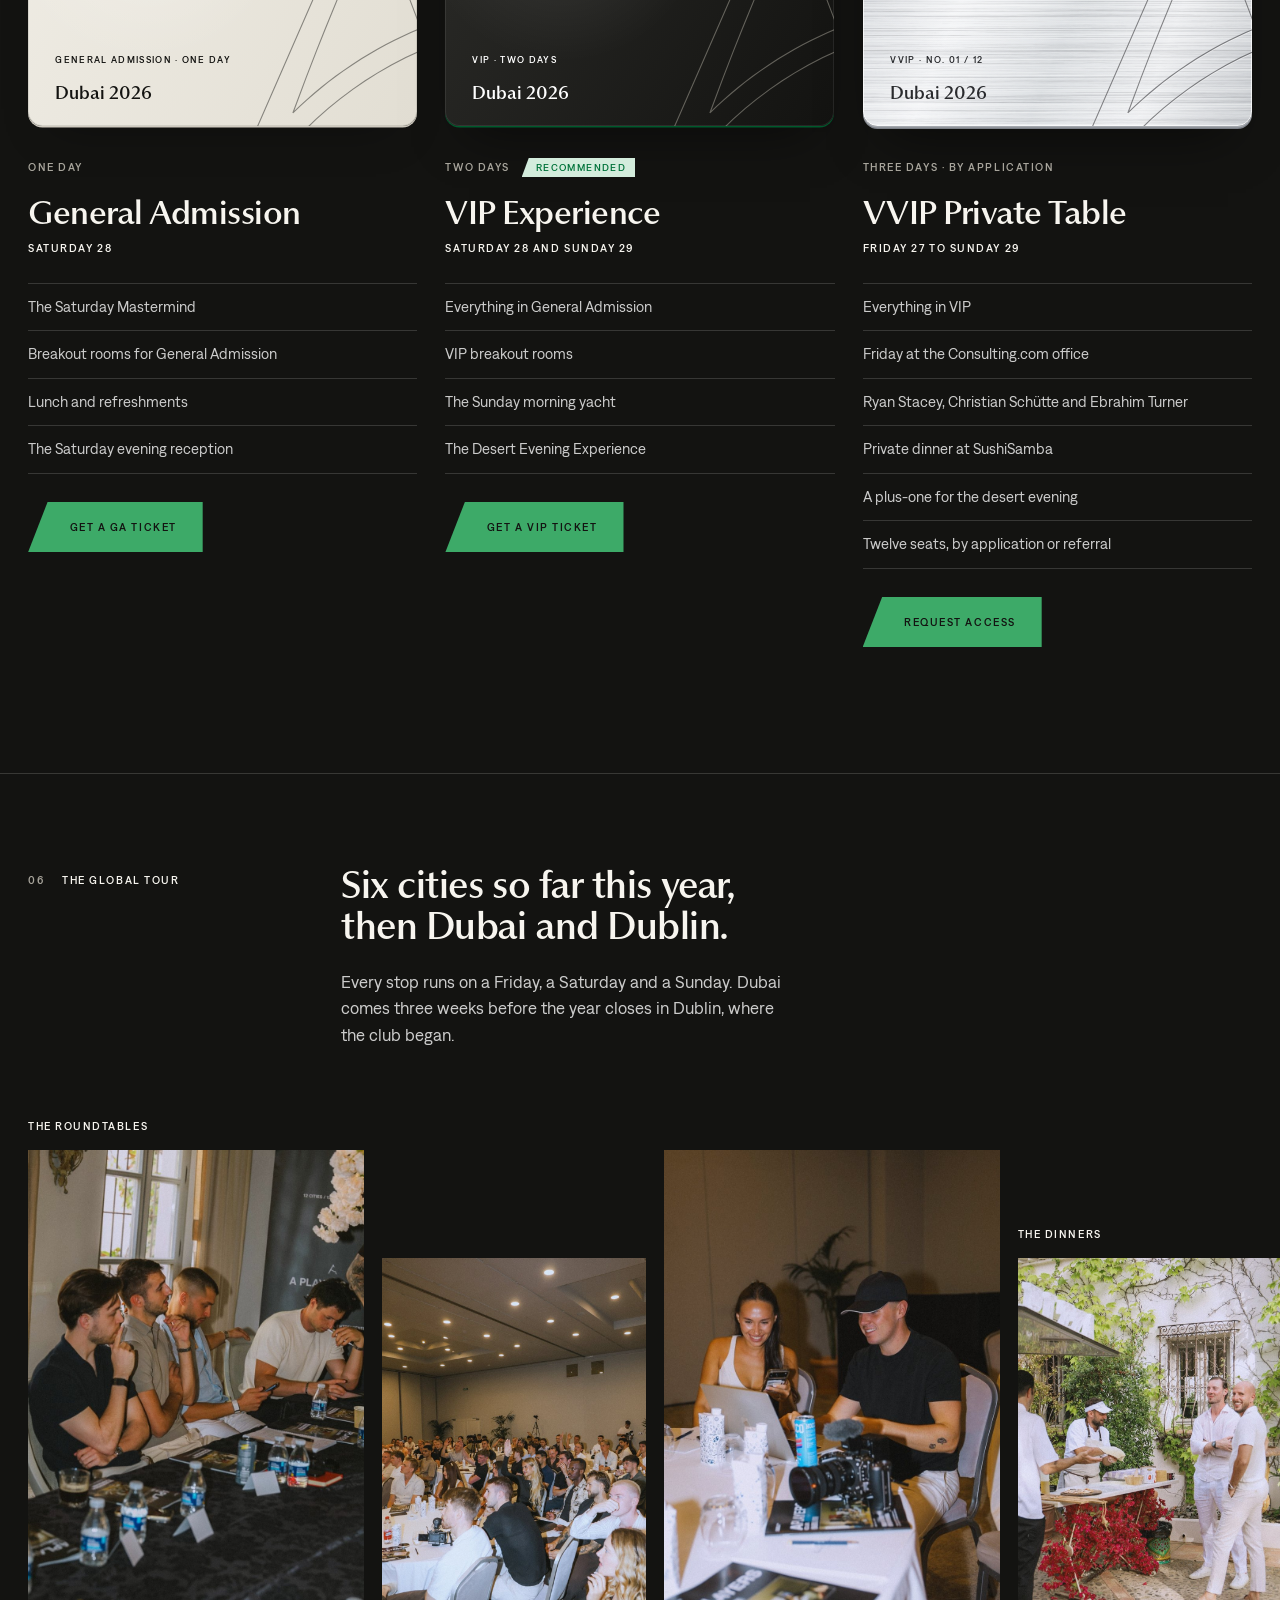
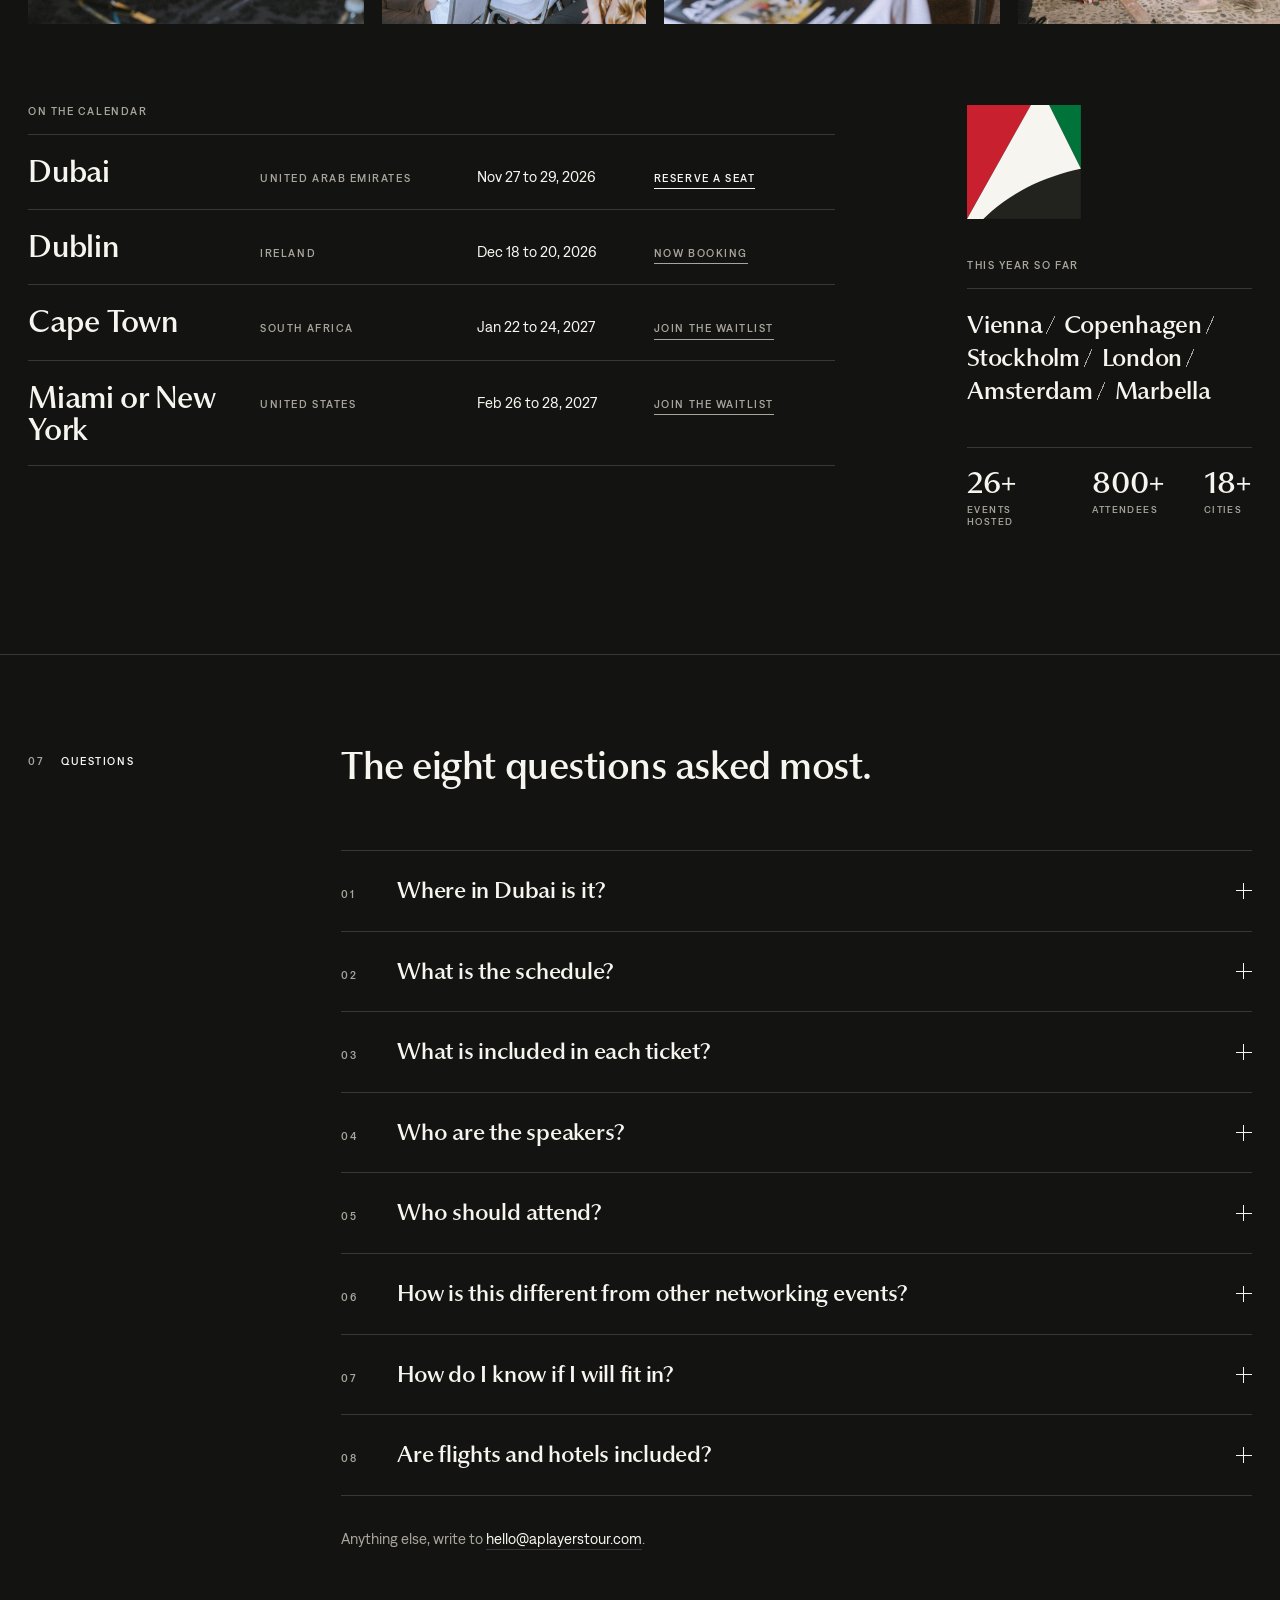
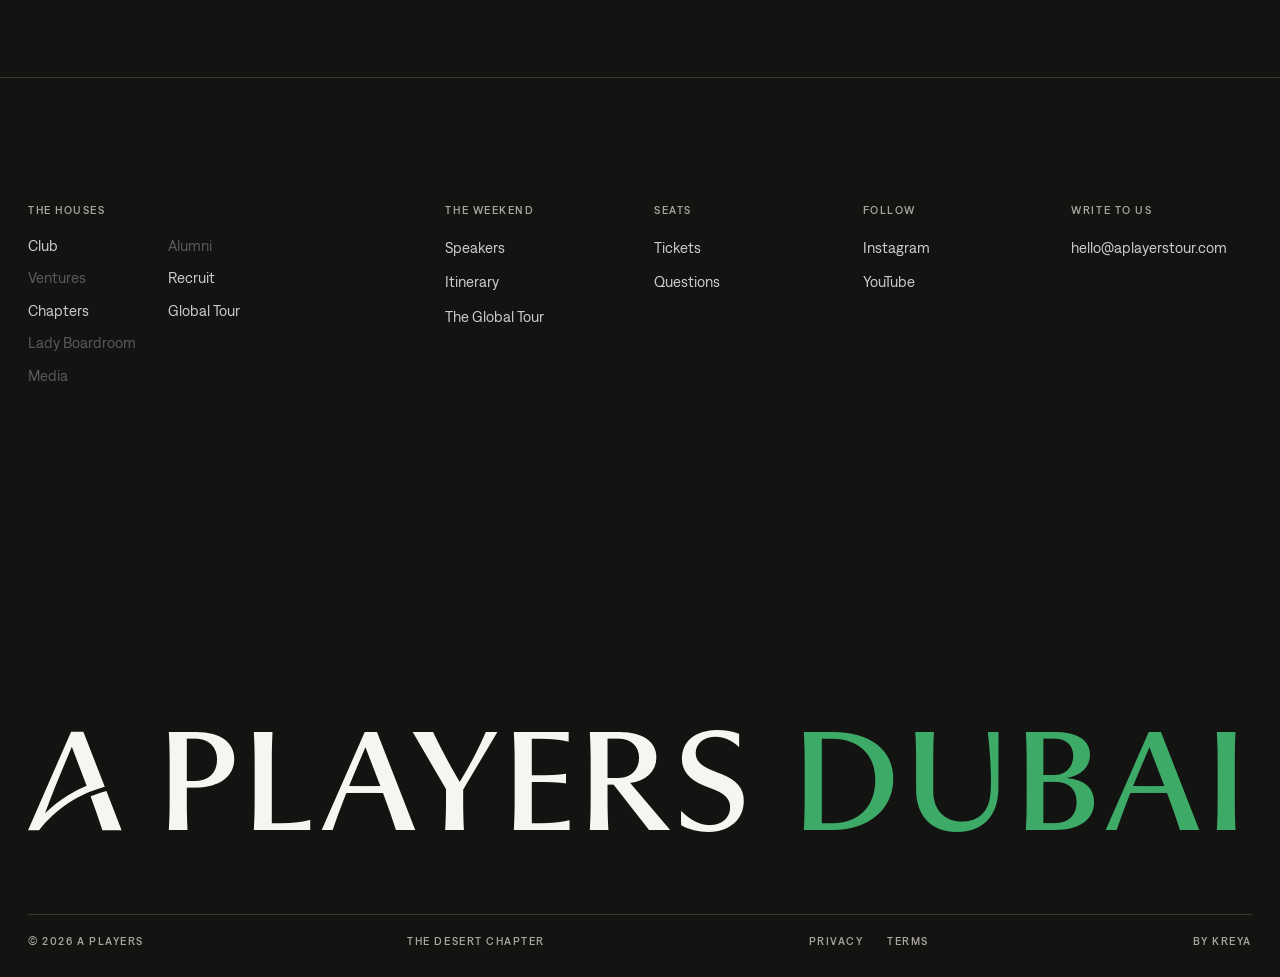
==== commit bd028179: "Lead the Dubai page with the flat flag seal The nav and the footer now carry the flat Dubai flag sea" ====
--- a/index.html
+++ b/index.html
@@ -31,7 +31,7 @@
 })(window,document,'script','dataLayer','GTM-WL5TT2WF');
   }
   </script>
-  <script type="module" crossorigin src="/assets/main-BS3apg7c.js"></script>
+  <script type="module" crossorigin src="/assets/main-DZrZ3-3U.js"></script>
   <link rel="stylesheet" crossorigin href="/assets/main-BHDSCygP.css">
 </head>
 <body class="is-loading">
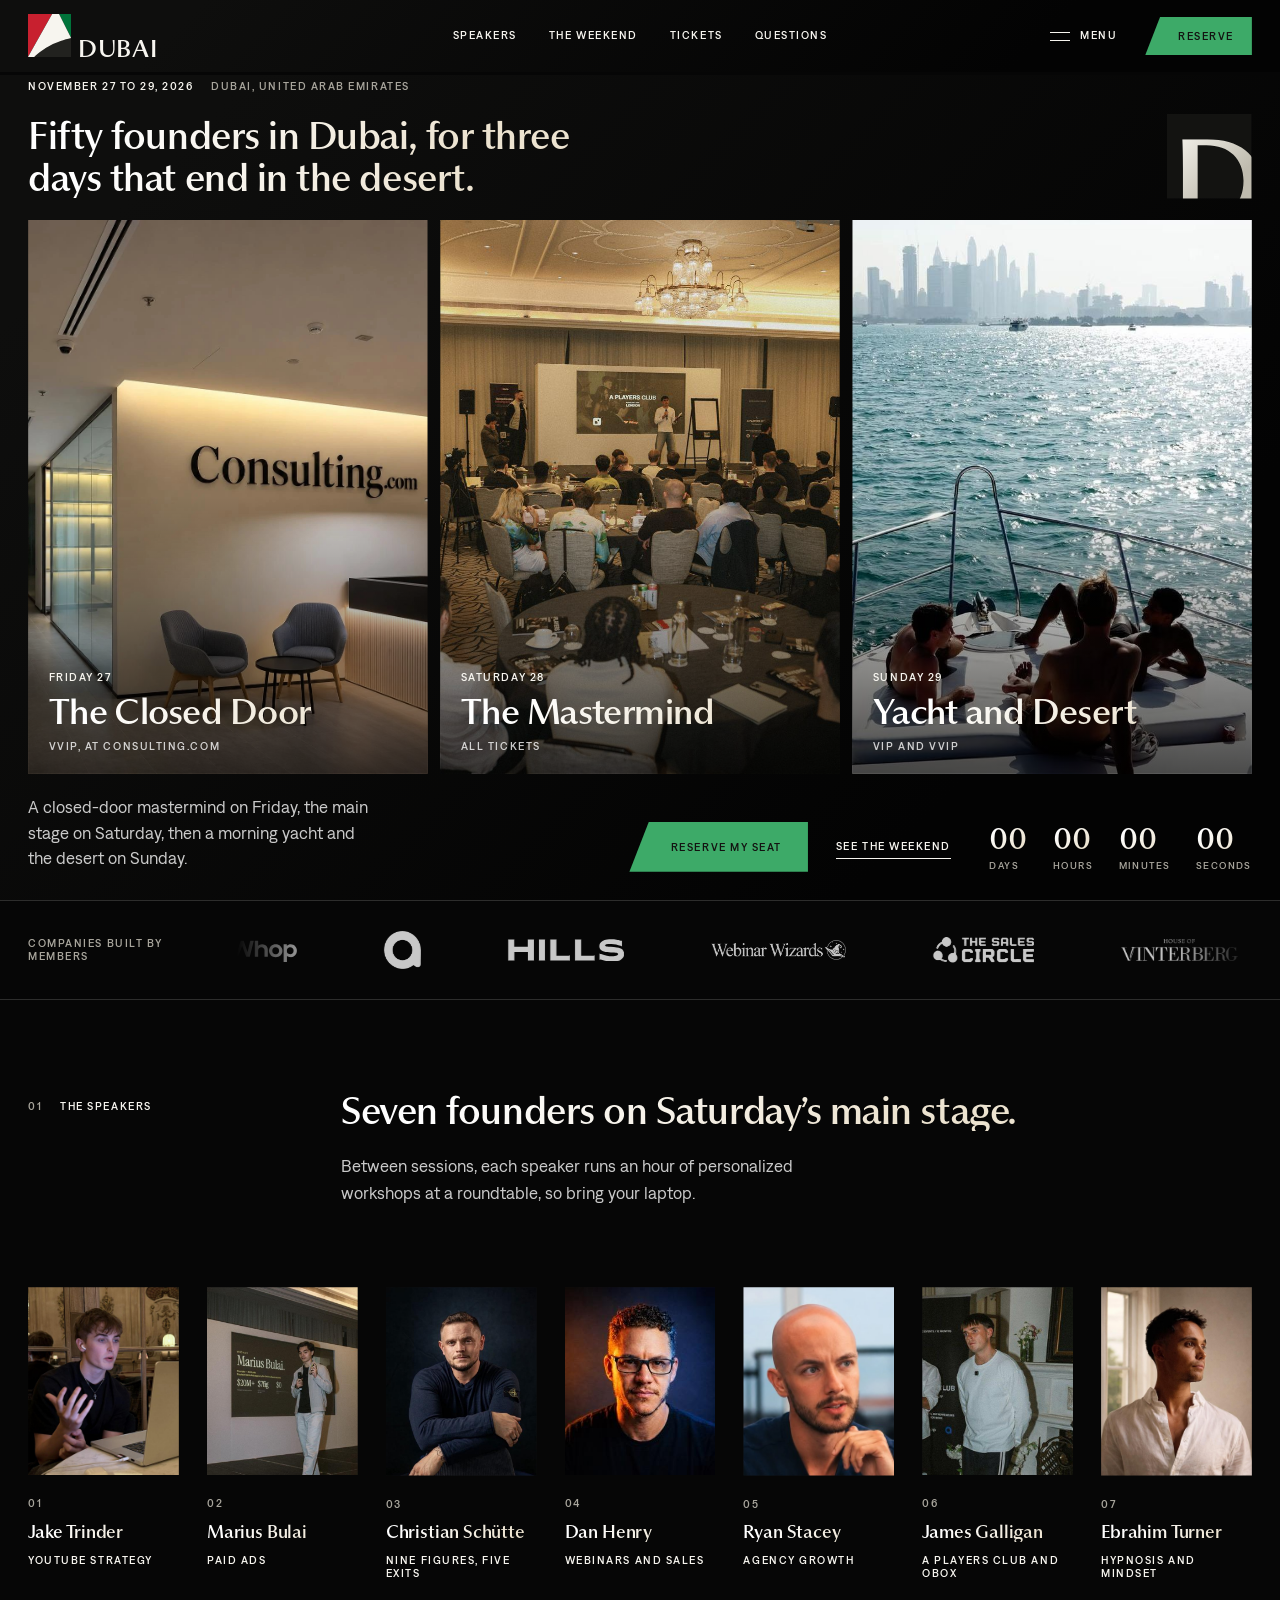
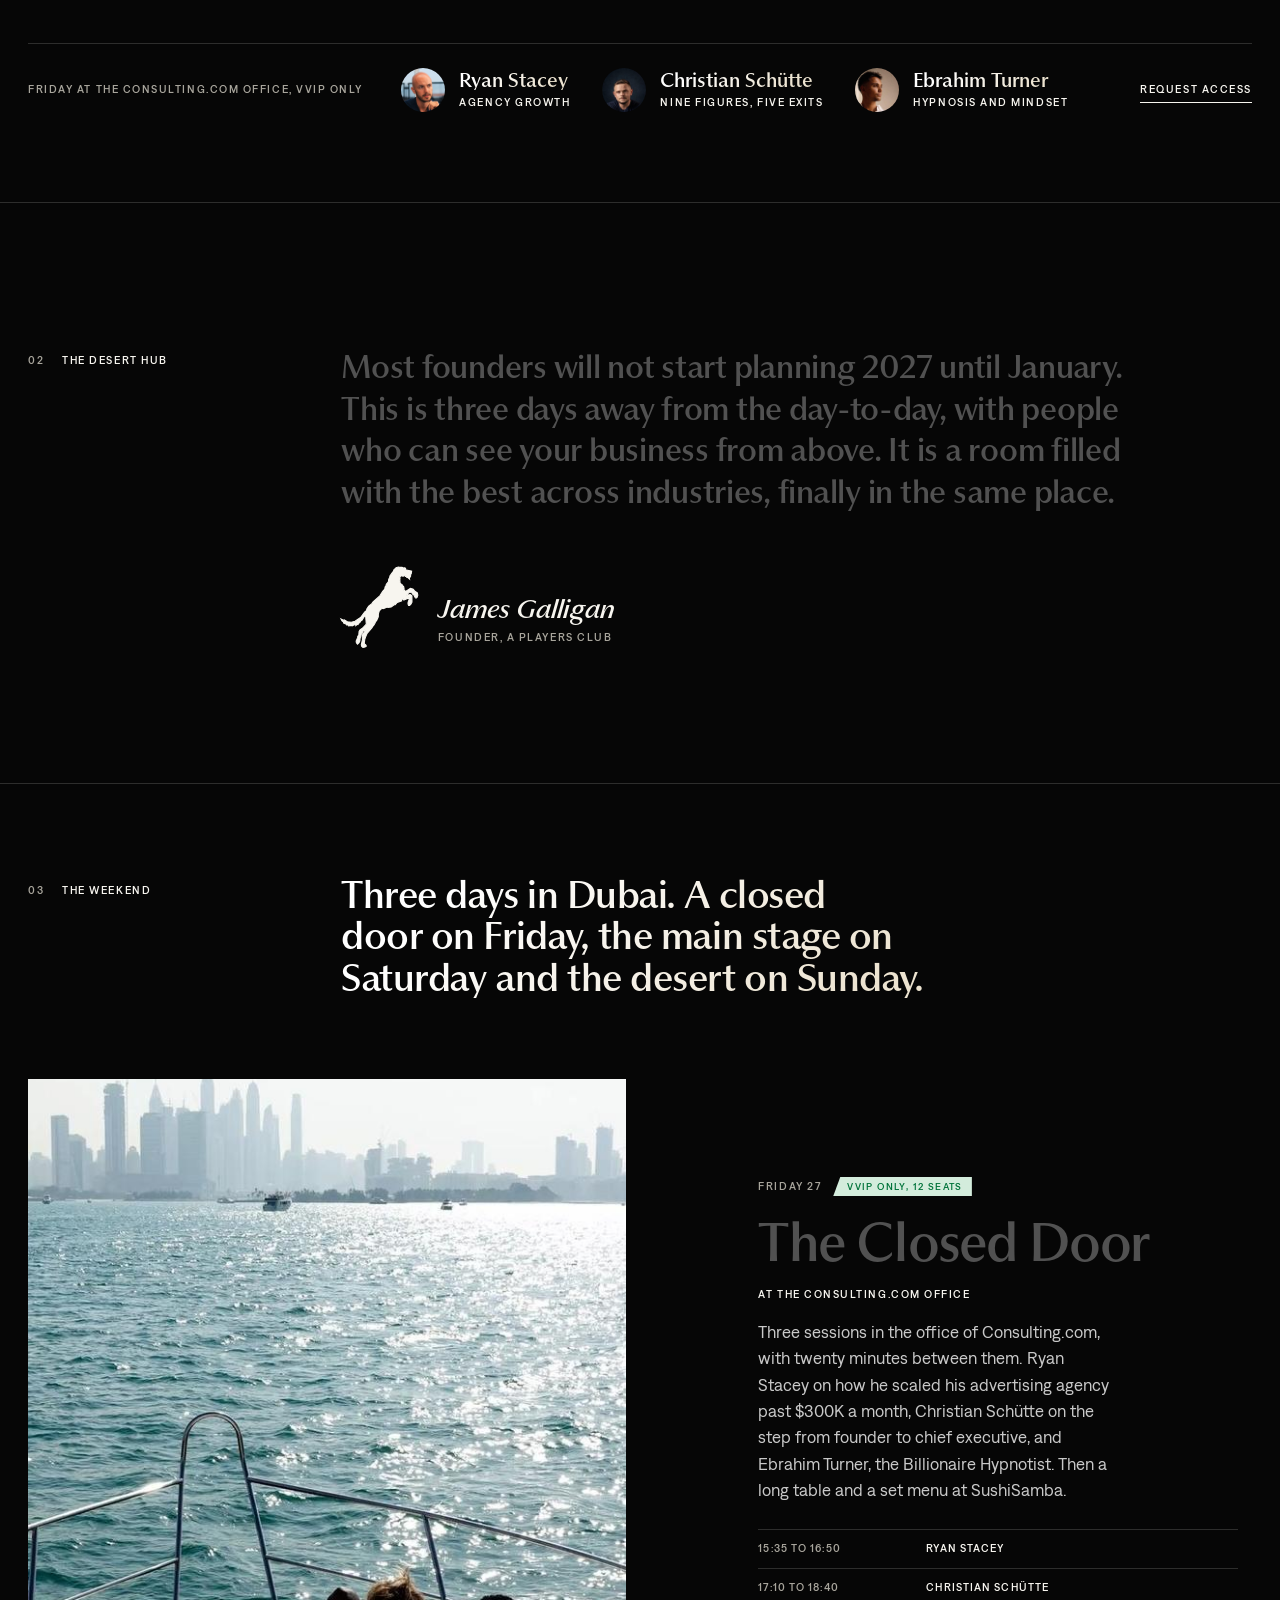
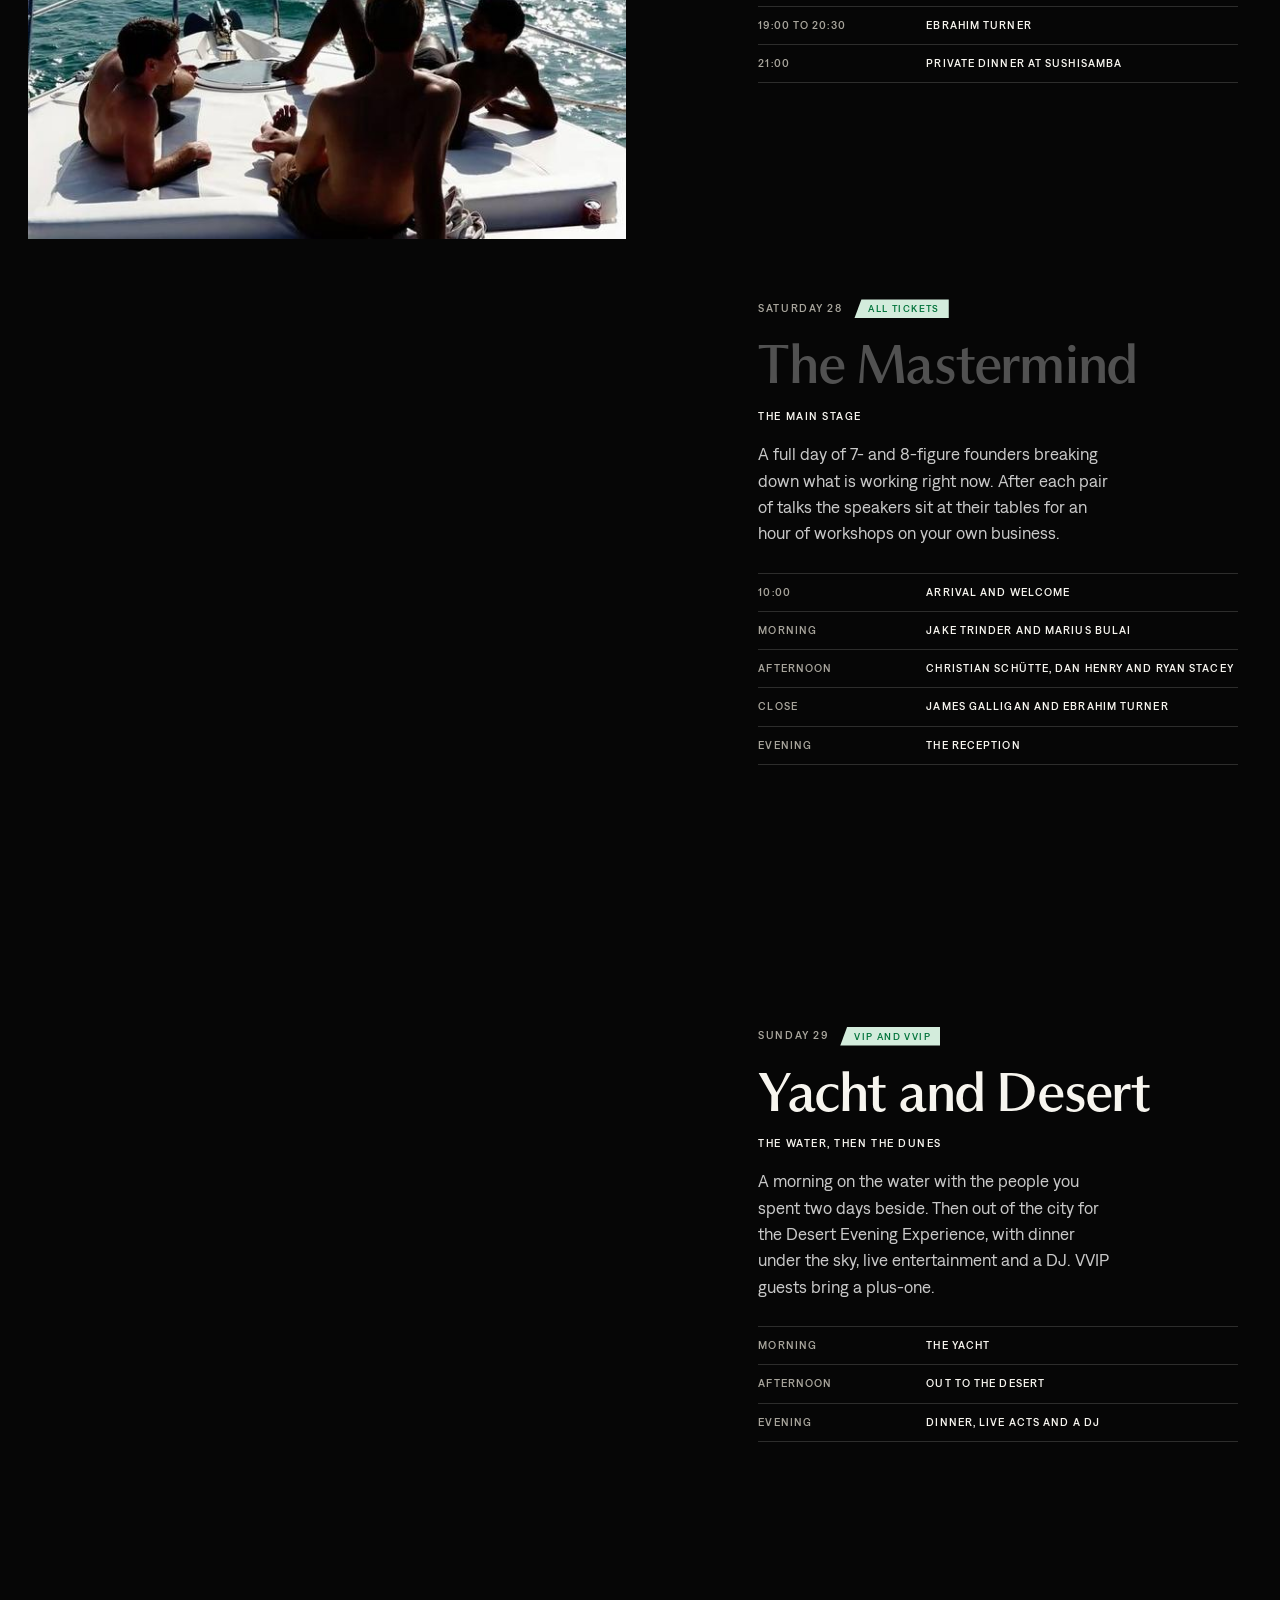
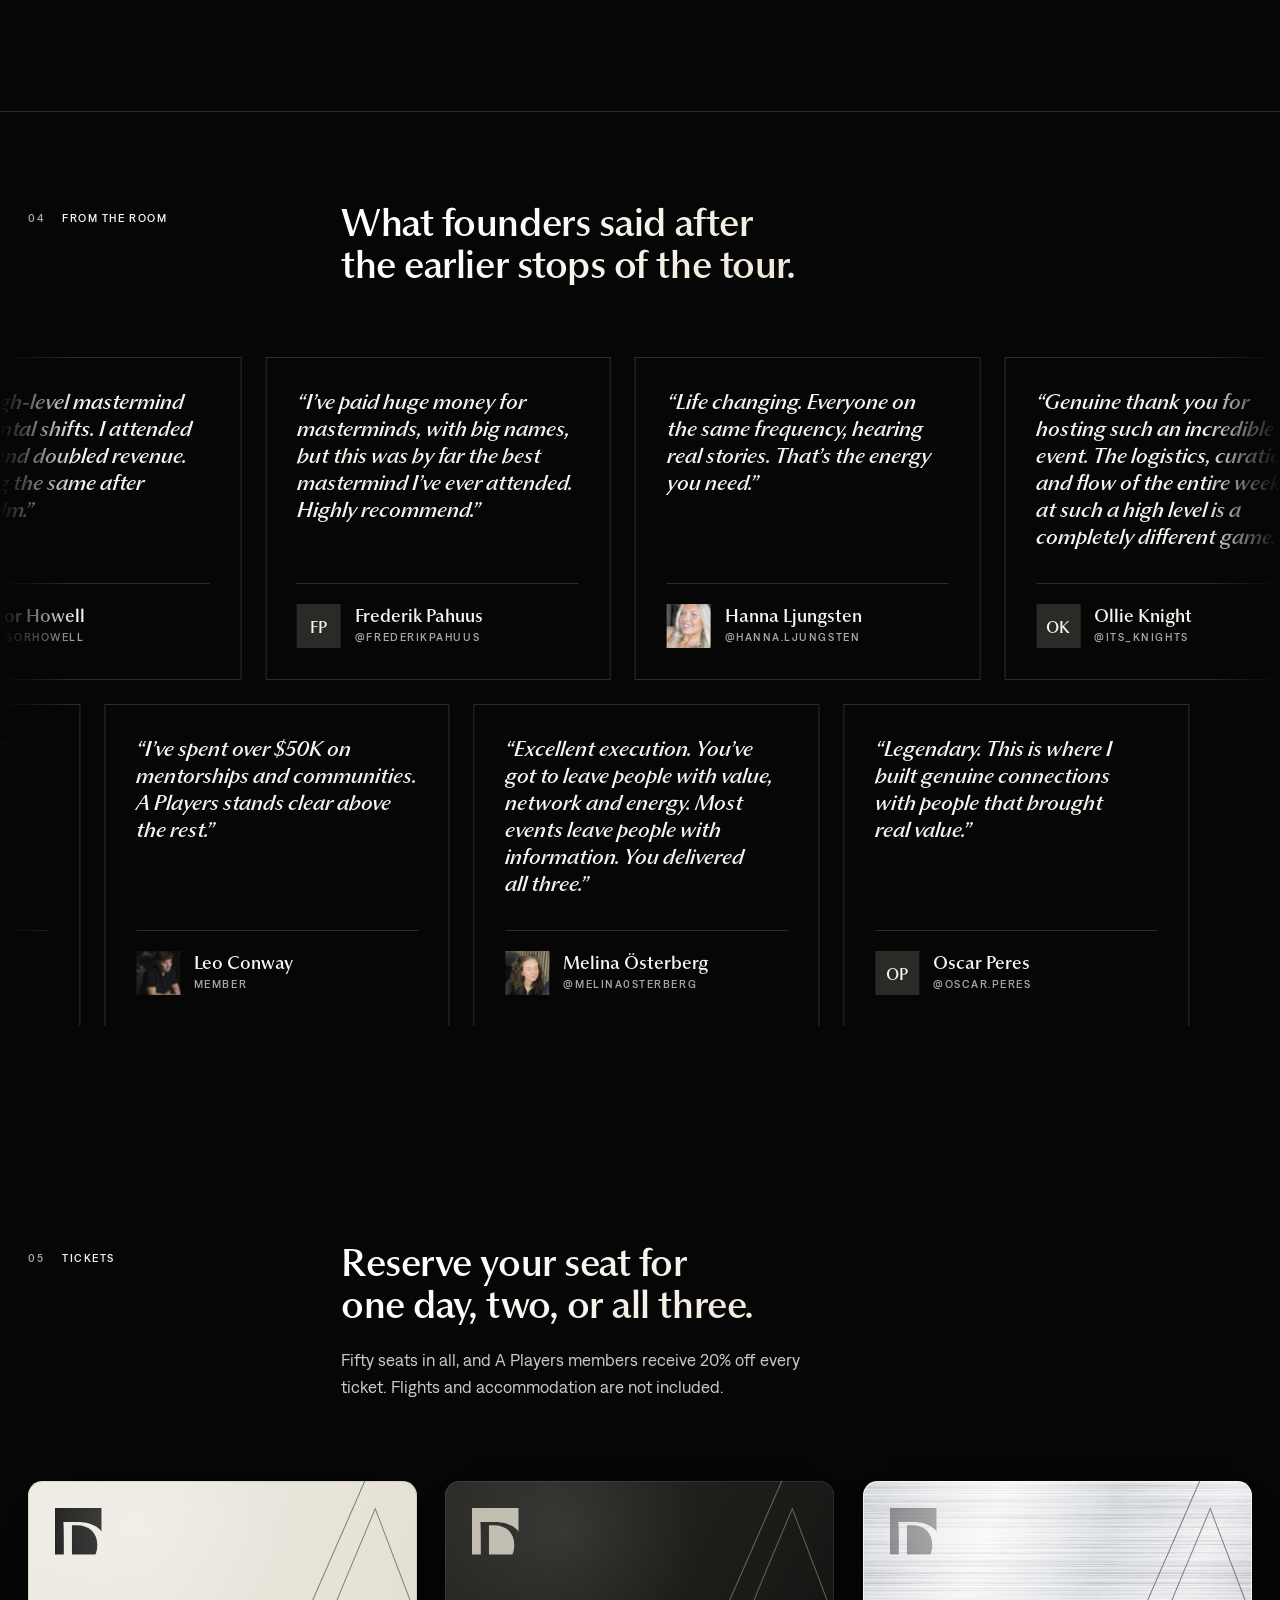
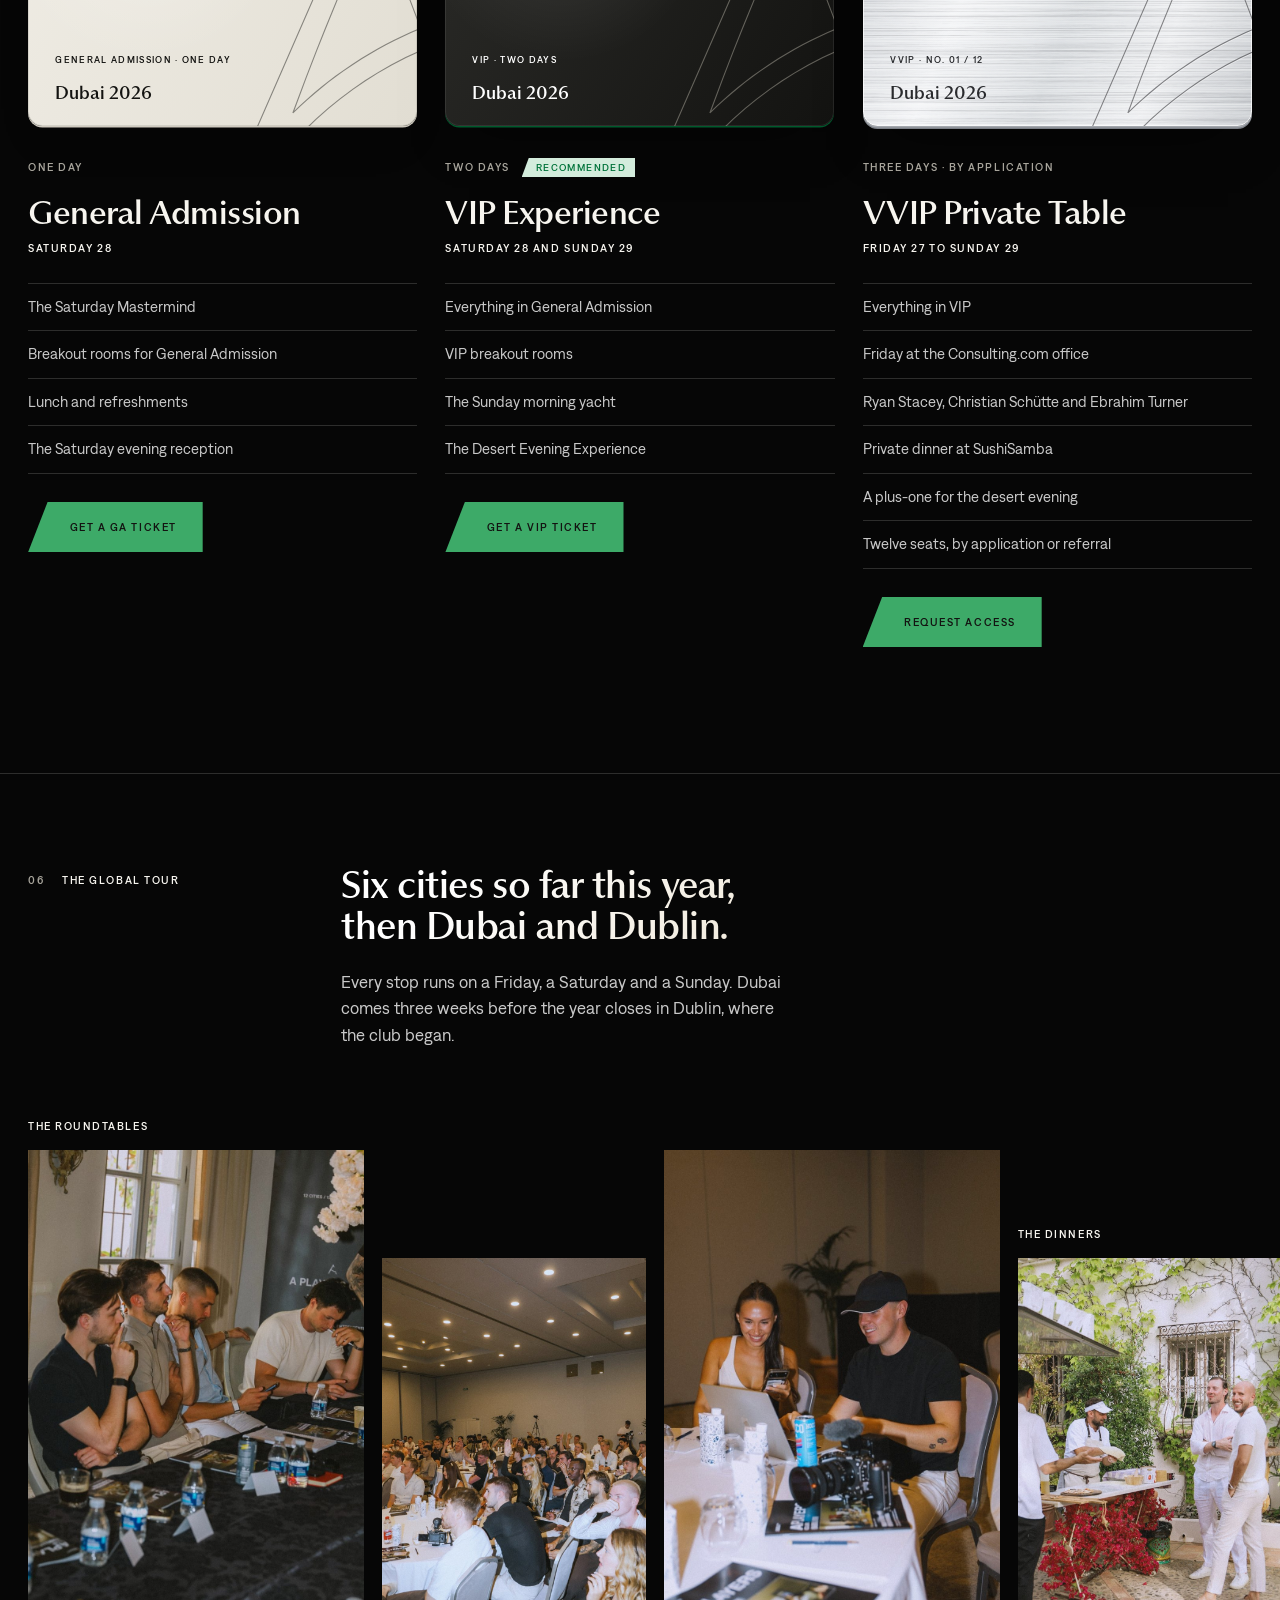
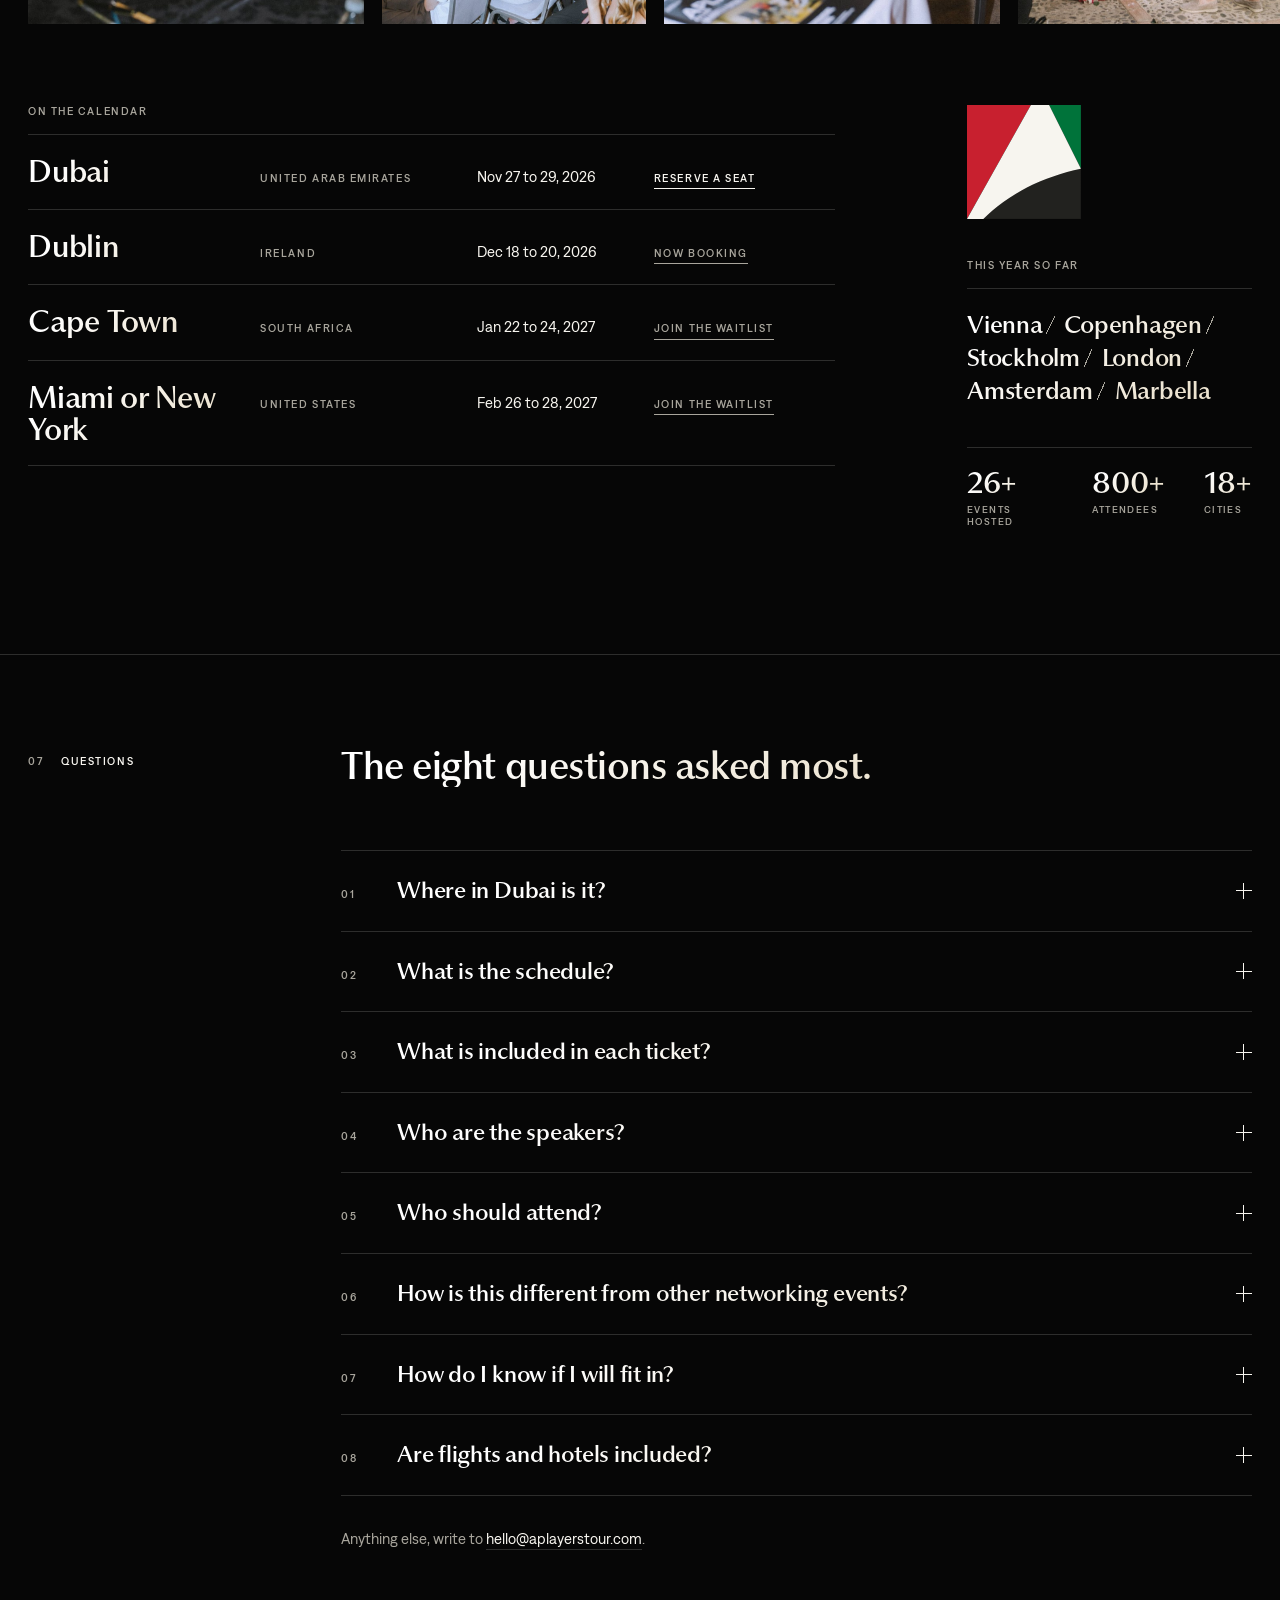
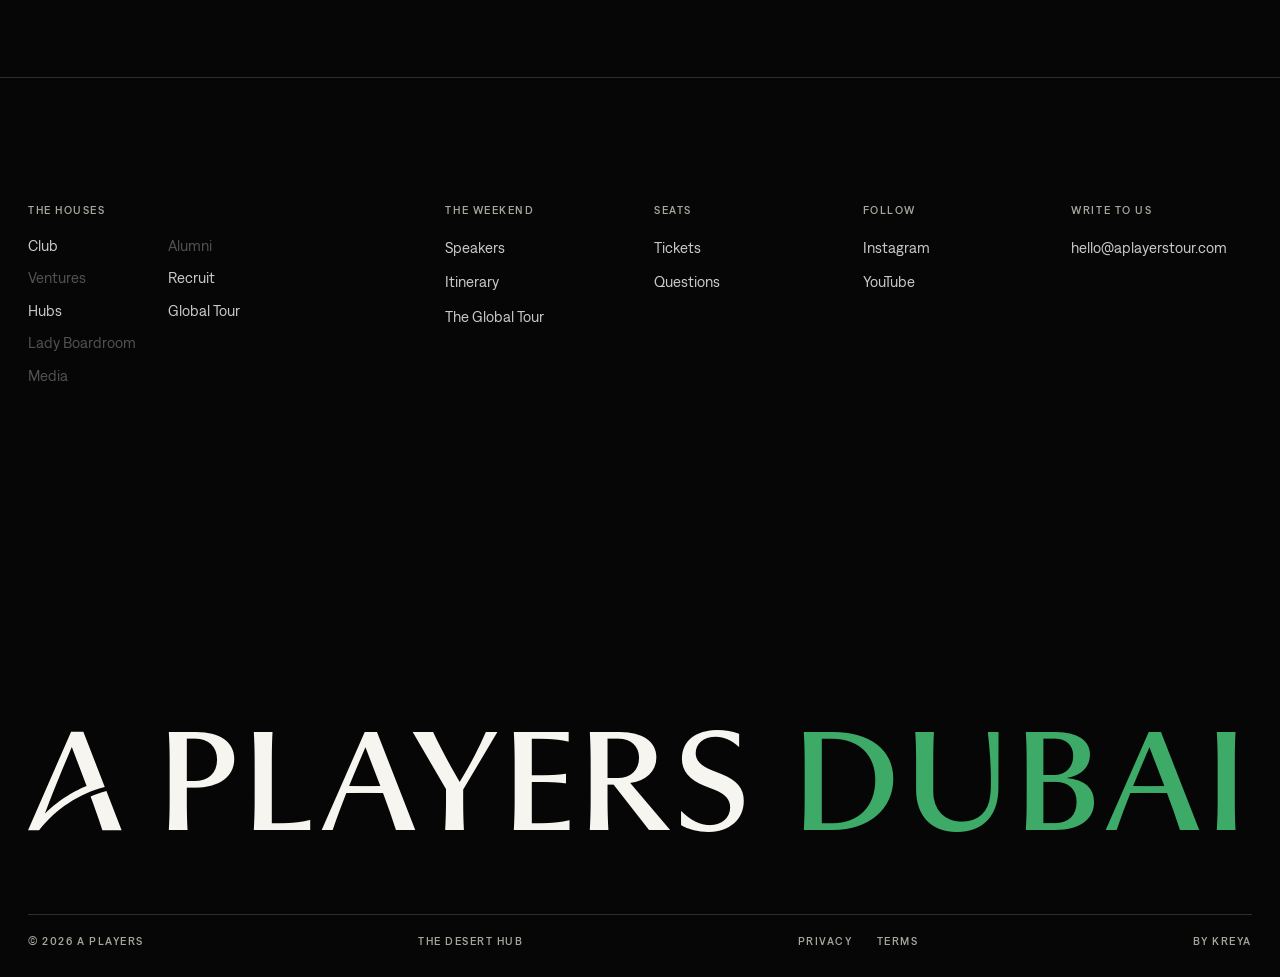
==== commit c3b8ce5d: "Hubs, not chapters; built from aplayers-web 61eb43a The site is now built from Jamesgalligan/aplayer" ====
--- a/index.html
+++ b/index.html
@@ -31,8 +31,8 @@
 })(window,document,'script','dataLayer','GTM-WL5TT2WF');
   }
   </script>
-  <script type="module" crossorigin src="/assets/main-DZrZ3-3U.js"></script>
-  <link rel="stylesheet" crossorigin href="/assets/main-BHDSCygP.css">
+  <script type="module" crossorigin src="/assets/main-DmgskHRP.js"></script>
+  <link rel="stylesheet" crossorigin href="/assets/main-tkUXpzGd.css">
 </head>
 <body class="is-loading">
   <noscript><iframe src="https://www.googletagmanager.com/ns.html?id=GTM-WL5TT2WF" height="0" width="0" style="display:none;visibility:hidden"></iframe></noscript>
@@ -138,7 +138,7 @@
     </section>
 
     <section class="note" id="story" data-ground="navy" aria-labelledby="note-label">
-      <p class="label note__label" id="note-label"><span>02</span>The Desert Chapter</p>
+      <p class="label note__label" id="note-label"><span>02</span>The Desert Hub</p>
       <div class="note__body">
         <p class="note__text" data-words>Most founders will not start planning 2027 until January. This is three days away from the day-to-day, with people who can see your business from above. It is a room filled with the best across industries, finally in the same place.</p>
         <div class="note__sign">
@@ -151,7 +151,7 @@
     <section class="layers" id="weekend" data-ground="white" aria-labelledby="layers-title">
       <header class="layers__head">
         <p class="label sec-label"><span>03</span>The weekend</p>
-        <h2 class="sec-title" id="layers-title">Three days, one chapter. A closed door on Friday, the main stage on Saturday and the desert on Sunday.</h2>
+        <h2 class="sec-title" id="layers-title">Three days in Dubai. A closed door on Friday, the main stage on Saturday and the desert on Sunday.</h2>
       </header>
       <div class="layers__grid">
         <div class="layers__frame" data-layers-frame aria-hidden="true"></div>
@@ -188,7 +188,7 @@
       <header class="wins__head">
         <p class="label sec-label"><span>04</span>From the room</p>
         <div>
-          <h2 class="sec-title" id="wins-title">What founders said after the earlier chapters of the tour.</h2>
+          <h2 class="sec-title" id="wins-title">What founders said after the earlier stops of the tour.</h2>
         </div>
       </header>
       <div class="wins__wall" data-wins></div>
@@ -347,7 +347,7 @@
     </div>
     <div class="foot__base label">
       <span>&copy; 2026 A Players</span>
-      <span>The Desert Chapter</span>
+      <span>The Desert Hub</span>
       <span class="foot__legal"><a href="/privacy/">Privacy</a><a href="/terms/">Terms</a></span>
       <a class="foot__by" href="https://kreya.design" target="_blank" rel="noopener">by KREYA</a>
     </div>
--- a/assets/main-tkUXpzGd.css
+++ b/assets/main-tkUXpzGd.css
@@ -0,0 +1 @@
+@font-face{font-family:Museum;font-weight:400;font-display:swap;src:url(/fonts/museum-Regular.otf) format("opentype")}@font-face{font-family:Museum;font-weight:400;font-style:italic;font-display:swap;src:url(/fonts/museum-RegularItalic.otf) format("opentype")}@font-face{font-family:Denim;font-weight:400;font-display:swap;src:url(/fonts/denim-Regular.woff2) format("woff2")}@font-face{font-family:Denim;font-weight:500;font-display:swap;src:url(/fonts/denim-Medium.woff2) format("woff2")}:root{--white: #FFFFFF;--ink: #131311;--flint: #6C6A62;--ground: #070B18;--fg: #FFFFFF;--fg2: rgba(255, 255, 255, .78);--mute: #A9B1CB;--faint: rgba(255, 255, 255, .3);--line: rgba(255, 255, 255, .16);--accent: #ACBBFE;--btn: #ACBBFE;--btn-fg: #232F57;--btn-wipe: #FFFFFF;--btn-alt: #232F57;--club-word: #ACBBFE;--navy: #232F57;--peri: #ACBBFE;--tint: #E6EBFE;--navy-wipe: #141C38;--serif: Museum, "Iowan Old Style", Georgia, serif;--sans: Denim, "Helvetica Neue", Arial, sans-serif;--m: clamp(16px, 2.2vw, 32px);--nav-h: 72px}*{box-sizing:border-box;margin:0;padding:0}html{-webkit-text-size-adjust:100%}body{background:var(--ground);color:var(--fg);font:400 16px/1.5 var(--sans);-webkit-font-smoothing:antialiased}img,video,svg{display:block;max-width:100%}a{color:inherit;text-decoration:none}button{font:inherit;color:inherit;background:none;border:0;cursor:pointer}[hidden]{display:none!important}.is-loading .hero{visibility:hidden}.label{font:500 11px/1.2 var(--sans);letter-spacing:.14em;text-transform:uppercase}.btn{--h: 38px;display:inline-flex;align-items:center;height:var(--h);padding:0 18px 0 calc(18px + var(--h) * .3886);clip-path:polygon(calc(var(--h) * .3886) 0,100% 0,100% 100%,0 100%);background:var(--btn);color:var(--btn-fg);font:500 11px/1 var(--sans);letter-spacing:.14em;text-transform:uppercase;transition:background-color .25s ease,transform .16s cubic-bezier(.2,.8,.2,1)}.btn{position:relative;isolation:isolate;overflow:hidden;white-space:nowrap;flex:none}.link{white-space:nowrap}.btn:before{content:"";position:absolute;top:0;right:-40%;bottom:0;left:-40%;z-index:1;pointer-events:none;background:var(--btn-wipe);transform:translate(-100%) skew(-21.23deg);transition:transform .55s cubic-bezier(.6,0,.2,1)}.btn>b{position:relative;z-index:2;display:block;overflow:hidden;height:1.1em;padding-bottom:.1em;margin-bottom:-.1em;box-sizing:content-box;font-weight:inherit}.btn>b span{display:block;line-height:1.1em;transition:transform .55s cubic-bezier(.6,0,.2,1)}.btn>b span+span{color:var(--btn-alt)}.btn:hover:before,.btn:focus-visible:before{transform:translate(0) skew(-21.23deg)}.btn:hover>b span,.btn:focus-visible>b span{transform:translateY(-100%)}.btn:active{transform:scale(.97)}.btn--lg{--h: 50px;padding:0 26px 0 calc(22px + var(--h) * .3886)}.btn:focus-visible{outline:2px solid var(--btn-fg);outline-offset:-5px}.link{position:relative;padding:6px 0}.link:after{content:"";position:absolute;left:0;right:0;bottom:0;height:1px;background:currentColor;transform-origin:left;transition:transform .35s cubic-bezier(.6,0,.2,1)}.link:hover:after{transform:scaleX(.35)}:focus-visible{outline:2px solid var(--accent);outline-offset:3px}.nav{position:fixed;inset:0 0 auto;z-index:60;height:var(--nav-h);display:grid;grid-template-columns:1fr auto 1fr;align-items:center;gap:24px;padding:0 var(--m);background:var(--ground);transition:background-color .4s ease}.nav__logo{width:112px;color:var(--fg)}.nav__logo svg{width:100%;height:auto;overflow:visible}.nav__links{display:flex;gap:32px;transition:opacity .4s ease}.nav__links a{transition:opacity .2s}.nav__links a:hover{opacity:.55}.nav__links .nav__login{color:var(--mute)}.nav__right{display:flex;align-items:center;justify-content:flex-end;gap:28px}.nav__menu{display:inline-flex;align-items:center;gap:10px;height:38px}.nav__menu-icon{position:relative;width:20px;height:9px}.nav__menu-icon i{position:absolute;left:0;right:0;height:1px;background:currentColor;transition:transform .6s cubic-bezier(.6,0,.2,1),top .6s cubic-bezier(.6,0,.2,1)}.nav__menu-icon i:nth-child(1){top:0}.nav__menu-icon i:nth-child(2){top:8px}.menu-open .nav{background:transparent}.menu-open .nav{--fg: #131311;--mute: #6C6A62;--club-word: #131311;--btn: var(--navy);--btn-fg: #FFFFFF;--btn-wipe: var(--navy-wipe);--btn-alt: var(--peri);color:var(--fg)}.menu-open .nav__links{opacity:0;pointer-events:none}.menu-open .nav__menu-icon i:nth-child(1){top:4px;transform:rotate(24deg)}.menu-open .nav__menu-icon i:nth-child(2){top:4px;transform:rotate(-24deg)}.menu{position:fixed;top:0;right:0;bottom:0;left:0;z-index:50;background:var(--white);color:var(--ink);display:grid;place-items:center;padding:16vh var(--m) 13vh;clip-path:inset(0 0 100% 0);visibility:hidden}.menu__run{position:relative;max-width:15em;text-align:center;font:400 clamp(34px,5.4vw,88px)/1.1 var(--serif);letter-spacing:-.012em}.run__item{display:inline;white-space:nowrap;color:inherit;transition:color .5s cubic-bezier(.2,.8,.2,1)}.run__item[aria-disabled=true]{cursor:default}.run__item sup{font:500 max(10px,.14em)/1 var(--sans);letter-spacing:.08em;vertical-align:baseline;position:relative;top:-3.6em;margin-left:.5em}.run__tile{display:none}.sl{display:inline-block;width:.34em;height:.74em;margin:0 .2em 0 .16em;vertical-align:-.04em;background:linear-gradient(to top left,transparent calc(50% - .014em),currentColor calc(50% - .014em),currentColor calc(50% + .014em),transparent calc(50% + .014em))}.menu__run.is-choosing .run__item:not(.is-on){color:#8c8a82}.menu__peek{position:absolute;left:0;top:0;z-index:3;width:clamp(110px,12vw,180px);aspect-ratio:1;pointer-events:none;opacity:0;transition:opacity .3s ease;will-change:transform;outline:1px solid rgba(19,19,17,.18);outline-offset:-1px}.menu__peek.is-on{opacity:1}.menu__soon{position:absolute;left:0;bottom:100%;padding:5px 7px 4px;white-space:nowrap;font:500 8.5px/1 var(--sans);letter-spacing:.16em;text-transform:uppercase;background:var(--soon-bg, #232F57);color:var(--soon-fg, #FFFFFF);opacity:0;transition:opacity .25s}.menu__peek.is-soon .menu__soon{opacity:1}.menu .run__soon{display:none}.menu__run.is-choosing .run__item[aria-disabled=true].is-on{color:#8c8a82}@media(hover:none),(pointer:coarse),(max-width:700px){.menu .run__soon{display:inline-block;margin-left:.7em;font:500 8.5px/1 var(--sans);letter-spacing:.16em;text-transform:uppercase;color:#a8a69e;vertical-align:.9em}}@media(max-width:700px){.menu .run__name{display:inline-flex;align-items:baseline;gap:8px}.menu .run__soon{margin-left:0;vertical-align:baseline}}.menu__peek svg{position:absolute;top:0;right:0;bottom:0;left:0;width:100%;height:100%;visibility:hidden}.menu__peek svg.is-on{visibility:visible}.menu__foot{position:absolute;left:var(--m);right:var(--m);bottom:var(--m);display:flex;align-items:baseline;gap:32px}.menu__note{flex:1;display:flex;gap:14px;min-height:1.2em}.menu__note [data-menu-status]{color:var(--navy)}.menu__note [data-menu-status]:empty{display:none}.menu__foot a{transition:opacity .2s}.menu__foot a:hover{opacity:.55}.hero{position:relative;min-height:100svh;padding:calc(var(--nav-h) + 8px) var(--m) var(--m);display:grid;--stage-h: calc(100svh - var(--nav-h) - 8px - var(--m));grid-template-columns:minmax(0,1fr) calc(var(--stage-h) * .8) minmax(0,1fr);gap:var(--m);align-items:stretch}.hero__stage{width:calc(var(--stage-h) * .8);height:var(--stage-h);min-width:0}.hero__text--top{align-self:start;padding-top:16px}.hero__text--foot{align-self:end;padding-bottom:8px}.hero__label{color:var(--accent);margin-bottom:22px}.hero__title{font:400 clamp(30px,2.75vw,44px)/1.08 var(--serif);letter-spacing:-.012em;text-wrap:balance}.hero__sub{max-width:34ch;font-size:17px;line-height:1.5;color:var(--fg2)}.hero__actions{display:flex;flex-wrap:wrap;align-items:center;gap:18px 28px;margin-top:32px}.figs{display:flex;gap:clamp(28px,3vw,48px);margin-top:40px;padding-top:20px;border-top:1px solid var(--line)}.figs dt{color:var(--mute);font-size:10px;order:2;margin-top:6px}.figs div{display:flex;flex-direction:column}.figs dd{font:400 30px/1 var(--serif);order:1}.ln-mask{display:block;overflow:hidden;padding-bottom:.14em;margin-bottom:-.14em}.reel{position:relative;width:100%;height:100%;overflow:hidden;background:var(--ground)}.reel__video{display:block;width:100%;height:100%;min-width:0;object-fit:cover}.reel__toggle{position:absolute;right:10px;top:10px;width:40px;height:40px;display:grid;place-items:center;background:none;color:#fff}.reel__toggle svg{width:18px;height:18px;fill:transparent;stroke:currentColor;stroke-width:1.2;filter:drop-shadow(0 0 3px rgba(0,0,0,.35));transition:fill .25s ease}.reel__toggle:focus-visible svg{fill:currentColor}@media(hover:hover){.reel__toggle:hover svg{fill:currentColor}}.reel__toggle .i-play,.reel.is-paused .i-pause{display:none}.reel.is-paused .i-play{display:block}.reel__bar{position:absolute;left:0;right:0;bottom:0;height:2px;background:#ffffff59}.reel__bar i{position:absolute;top:0;right:0;bottom:0;left:0;background:var(--white);transform-origin:left;transform:scaleX(0)}.note{display:grid;grid-template-columns:repeat(12,minmax(0,1fr));column-gap:var(--m);padding:clamp(96px,16vh,180px) var(--m) clamp(96px,15vh,170px)}.note__label{grid-column:1 / span 3;display:flex;gap:18px;color:var(--accent);padding-top:.6em}.note__label span{color:var(--mute)}.note__body{grid-column:4 / span 8}.note__text{font:400 clamp(26px,2.5vw,38px)/1.3 var(--serif);letter-spacing:-.008em;max-width:25em;text-wrap:pretty}.note__text .w{color:var(--faint);transition:color .3s ease}.note__text .w.is-read{color:var(--fg)}.note__sign{display:flex;align-items:flex-end;gap:20px;margin-top:clamp(40px,6vh,64px)}.note__hound{width:clamp(64px,6vw,88px);color:var(--fg)}.note__hound svg{width:100%;height:auto;overflow:visible}.note__sign p{display:flex;flex-direction:column;gap:8px;padding-bottom:4px}.note__name{font:italic 400 clamp(24px,2vw,30px)/1 var(--serif)}.note__role{color:var(--mute)}.note__hound svg{overflow:visible}.voice{display:grid;grid-template-columns:repeat(12,minmax(0,1fr));column-gap:var(--m);padding:clamp(80px,13vh,150px) var(--m);border-top:1px solid var(--line)}.voice__side{grid-column:1 / span 3}.voice__label{color:var(--accent);padding-top:1.2em}.voice__photo{position:relative;margin-top:40px;aspect-ratio:4 / 5;overflow:hidden;background:var(--ground)}.voice__photo img{position:absolute;top:0;right:0;bottom:0;left:0;width:100%;height:100%;max-width:none;object-fit:cover}.voice__body{grid-column:4 / span 9}.voice__figs{display:flex;align-items:flex-end;gap:clamp(20px,3vw,48px)}.voice__fig{display:flex;flex-direction:column;gap:14px}.voice__fig dt{color:var(--mute)}.voice__fig dd{display:flex;align-items:baseline;gap:14px;font:400 clamp(48px,5.4vw,88px)/.9 var(--serif);letter-spacing:-.02em;white-space:nowrap}.voice__fig dd b{font-weight:400}.voice__fig dd>span{font:500 11px/1 var(--sans);letter-spacing:.14em;text-transform:uppercase;color:var(--mute)}.voice__fig--then dd{color:var(--faint)}.voice__sl{flex:none;width:clamp(26px,2.6vw,44px);height:clamp(48px,5.4vw,88px);align-self:flex-end;background:linear-gradient(to top left,transparent calc(50% - .75px),var(--accent) calc(50% - .75px),var(--accent) calc(50% + .75px),transparent calc(50% + .75px))}.voice__note{color:var(--accent);margin-top:28px}.rb{position:relative;display:inline-block;height:.9em;line-height:.9em;clip-path:inset(-.06em -.4em)}.rb__i{display:inline-flex;align-items:flex-start;white-space:nowrap}.rb__i--next{position:absolute;left:0;top:0}.rl{position:relative;display:inline-block;height:.9em;clip-path:inset(-.06em -.3em)}.rl__s{position:absolute;left:0;right:0;top:0;display:flex;flex-direction:column;will-change:transform}.rl__s>span{display:block;height:.9em;line-height:.9em;text-align:center}.rl__c{display:inline-block}.rb__say{position:absolute;width:1px;height:1px;overflow:hidden;clip-path:inset(50%);white-space:nowrap}.voice__quote{margin-top:clamp(40px,6vh,64px);max-width:30em}.voice__quote p{font:italic 400 clamp(24px,2.2vw,34px)/1.32 var(--serif);letter-spacing:-.006em;text-wrap:pretty}.voice__quote p:before{content:"“"}.voice__quote p:after{content:"”"}.voice__said{margin-top:clamp(40px,6vh,64px);max-width:30em;font:400 clamp(22px,2vw,30px)/1.35 var(--serif);letter-spacing:-.006em;text-wrap:pretty}.voice__by{display:flex;align-items:baseline;gap:16px;margin-top:32px}.voice__name{font:400 clamp(20px,1.6vw,24px)/1 var(--serif)}.voice__by .label{color:var(--mute)}.sec-label{display:flex;gap:18px;color:var(--accent)}.sec-label span{color:var(--mute)}.sec-title{font:400 clamp(30px,3vw,48px)/1.08 var(--serif);letter-spacing:-.012em;max-width:18em;text-wrap:balance}.layers{padding:clamp(64px,10vh,120px) var(--m) clamp(96px,14vh,160px);border-top:1px solid var(--line)}.layers__head,.year__head{display:grid;grid-template-columns:repeat(12,minmax(0,1fr));column-gap:var(--m);margin-bottom:clamp(56px,9vh,96px)}.layers__head .sec-label,.year__head .sec-label{grid-column:1 / span 3;padding-top:.9em}.layers__head .sec-title,.year__head .sec-title{grid-column:4 / span 8}.layers__grid{display:grid;grid-template-columns:repeat(12,minmax(0,1fr));column-gap:var(--m)}.layers__frame{grid-column:1 / span 6;align-self:start;position:sticky;top:calc(var(--nav-h) + 24px);height:min(calc(100svh - var(--nav-h) - 48px),760px);aspect-ratio:4 / 5;max-width:100%;overflow:hidden;background:var(--tint)}.layers__frame img{position:absolute;top:0;right:0;bottom:0;left:0;width:100%;height:100%;max-width:none;object-fit:cover}.layers__list{grid-column:8 / span 5;list-style:none}.layer{min-height:78svh;display:flex;flex-direction:column;justify-content:center;padding:48px 0}.layer__img{display:none}.layer__no{color:var(--mute);margin-bottom:20px}.layer__term{font:400 clamp(40px,4.2vw,64px)/1 var(--serif);letter-spacing:-.015em;color:var(--faint);transition:color .5s ease}.layer.is-on .layer__term{color:var(--fg)}.layer__sub{color:var(--accent);margin-top:18px}.layer__text{margin-top:18px;max-width:36ch;font-size:17px;line-height:1.55;color:var(--fg2)}.year{padding:clamp(64px,10vh,120px) var(--m) clamp(96px,14vh,160px);border-top:1px solid var(--line)}.year__table{--p: 0;--cols: 48px minmax(0, 2.3fr) minmax(0, 3.3fr) minmax(0, 5.4fr) 72px;position:relative}.year__months,.step{display:grid;grid-template-columns:var(--cols);column-gap:var(--m)}.year__months{color:var(--mute);padding-bottom:14px}.year__mlabel{grid-column:1 / span 3;text-align:right}.year__rail{grid-column:4;display:grid;grid-template-columns:repeat(12,minmax(0,1fr));list-style:none}.year__rail li{padding-left:6px;font-size:10px}.year__rows{list-style:none;border-top:1px solid var(--line)}.step{align-items:center;padding:26px 0;border-bottom:1px solid var(--line)}.step__no{color:var(--mute);align-self:start;padding-top:.5em}.step__name{font:400 clamp(22px,1.9vw,28px)/1.1 var(--serif);letter-spacing:-.01em}.step__when{display:block;color:var(--accent);margin-top:10px}.step__line{font-size:15px;line-height:1.5;color:var(--fg2);max-width:38ch}.step__rail{position:relative;height:52px;background:linear-gradient(to right,var(--line) 1px,transparent 1px) 0 0 / calc(100% / 12) 100%;box-shadow:inset -1px 0 0 var(--line)}.marks{position:absolute;top:0;right:0;bottom:0;left:0;color:var(--faint)}.marks--ink{color:var(--fg);clip-path:inset(-4px calc((1 - var(--p)) * 100%) -4px 0)}.year__now{position:absolute;top:0;bottom:0;width:1px;background:var(--accent);pointer-events:none;left:calc(var(--rail-x, 0px) + var(--p) * var(--rail-w, 0px));opacity:calc(var(--p) * 40)}.year__mcount{text-align:right}.sq{position:absolute;top:50%;width:8px;height:8px;margin:-4px 0 0 -4px;background:currentColor}.band{position:absolute;top:50%;right:0;height:4px;margin-top:-2px;background:currentColor}.step__count{text-align:right}.step__count b{font:400 34px/1 var(--serif);font-variant-numeric:tabular-nums}.step__count .label{color:var(--mute)}.tag{display:inline-block;padding:5px 9px 4px 14px;background:var(--tint);color:var(--navy);font:500 10px/1 var(--sans);letter-spacing:.14em;text-transform:uppercase;vertical-align:.5em;clip-path:polygon(7px 0,100% 0,100% 100%,0 100%)}.logos{display:grid;grid-template-columns:repeat(12,minmax(0,1fr));column-gap:var(--m);align-items:center;padding:0 var(--m);border-top:1px solid var(--line);border-bottom:1px solid var(--line)}.logos__label{grid-column:1 / span 2;color:var(--mute);padding:34px 0}.logos__run{grid-column:3 / span 10;overflow:hidden;padding:30px 0;-webkit-mask-image:linear-gradient(to right,transparent,#000 8%,#000 92%,transparent);mask-image:linear-gradient(to right,transparent,#000 8%,#000 92%,transparent);transform:translateZ(0)}.logos__track{display:flex;align-items:center;width:max-content;list-style:none;will-change:transform}.logos__track li{flex:none;padding:0 clamp(28px,3.4vw,56px)}.logos__track img{height:var(--h, 24px);width:auto;max-width:none;filter:brightness(0) invert(1);opacity:.78}.events{padding:clamp(64px,10vh,120px) 0 clamp(96px,14vh,160px);border-top:1px solid var(--line);overflow:hidden}.events__head{display:grid;grid-template-columns:repeat(12,minmax(0,1fr));column-gap:var(--m);padding:0 var(--m);margin-bottom:clamp(48px,8vh,88px)}.events__head .sec-label{grid-column:1 / span 3;padding-top:.9em}.events__head>div{grid-column:4 / span 8}.events__lede{margin-top:22px;max-width:46ch;font-size:17px;line-height:1.55;color:var(--fg2)}.strip{padding:0 var(--m)}.strip__track{display:flex;align-items:flex-end;gap:clamp(12px,1.4vw,20px);width:max-content;will-change:transform}.strip__fig{position:relative;flex:none;height:clamp(320px,56vh,540px);aspect-ratio:2 / 3;padding-top:30px}.strip__fig--low{height:clamp(260px,44vh,420px)}.strip__frame{position:absolute;top:30px;right:0;bottom:0;left:0;overflow:hidden}.strip__frame img{position:absolute;top:0;right:0;bottom:0;left:0;width:100%;height:100%;max-width:none;object-fit:cover}.strip__fig figcaption{position:absolute;top:0;left:0;white-space:nowrap;color:var(--accent)}.events__grid{display:grid;grid-template-columns:repeat(12,minmax(0,1fr));column-gap:var(--m);padding:0 var(--m);margin-top:clamp(56px,9vh,96px)}.events__next{grid-column:1 / span 8}.events__past{grid-column:10 / span 3}.events__sub{color:var(--mute);padding-bottom:16px;border-bottom:1px solid var(--line)}.dates{list-style:none}.date{display:grid;grid-template-columns:minmax(0,1.35fr) minmax(0,1.25fr) minmax(0,1fr) minmax(0,1.15fr);align-items:baseline;gap:20px;padding:20px 0;border-bottom:1px solid var(--line)}.date__city{font:400 clamp(26px,2.4vw,36px)/1.05 var(--serif);letter-spacing:-.01em}.date__country{color:var(--mute)}.date__when{font-size:15px}.date__link{justify-self:start}a.date__link{border-bottom:1px solid currentColor;padding-bottom:3px;transition:opacity .2s}a.date__link:hover{opacity:.55}.date__link--quiet{color:var(--mute)}.past{padding-top:20px;font:400 clamp(22px,1.9vw,28px)/1.35 var(--serif);letter-spacing:-.01em}.past .sl{display:inline-block;width:.34em;height:.74em;margin:0 .2em 0 .16em;vertical-align:-.04em;background:linear-gradient(to top left,transparent calc(50% - .02em),var(--mute) calc(50% - .02em),var(--mute) calc(50% + .02em),transparent calc(50% + .02em))}.past__c{white-space:nowrap}.events__past .figs{margin-top:40px}.board{padding:clamp(64px,10vh,120px) var(--m) clamp(96px,14vh,160px)}.board__head{display:grid;grid-template-columns:repeat(12,minmax(0,1fr));column-gap:var(--m);margin-bottom:clamp(56px,9vh,96px)}.board__head .sec-label{grid-column:1 / span 3;padding-top:.9em}.board__head>div{grid-column:4 / span 8}.board__lede{margin-top:22px;max-width:46ch;font-size:17px;line-height:1.55;color:var(--fg2)}.board__list{list-style:none;display:grid;grid-template-columns:repeat(4,minmax(0,1fr));column-gap:var(--m);row-gap:56px}.adv__photo{position:relative;aspect-ratio:4 / 5;overflow:hidden;background:#edebe6;margin-bottom:22px}.adv__photo img{position:absolute;top:0;right:0;bottom:0;left:0;width:100%;height:100%;max-width:none;object-fit:cover;transition:transform 1.1s cubic-bezier(.2,.8,.2,1)}.adv:hover .adv__photo img{transform:scale(1.04)}.adv__no{color:var(--mute)}.adv__name{margin-top:12px;font:400 clamp(24px,2vw,30px)/1.05 var(--serif);letter-spacing:-.01em}.adv__role{color:var(--accent);margin-top:12px}.adv__line{margin-top:14px;max-width:32ch;font-size:15px;line-height:1.5;color:var(--fg2)}.partner{display:grid;grid-template-columns:repeat(12,minmax(0,1fr));column-gap:var(--m);row-gap:40px;align-items:end;margin-top:clamp(72px,12vh,128px);padding:clamp(36px,5vw,64px);background:#0d3b2a;color:#f7f5ef}.partner__label{grid-column:1 / span 6;grid-row:1;color:#7fd69a}.partner__lockup{grid-column:1 / span 6;grid-row:2}.partner__lockup svg{display:block;width:100%;height:auto}.partner__body{grid-column:9 / span 4;grid-row:2;display:flex;flex-direction:column;align-items:flex-start;gap:16px}.partner__line{max-width:34ch;font-size:15px;line-height:1.5;color:#f7f5efd1}.tag--ventures{background:#7fd69a;color:#0d3b2a;vertical-align:baseline}.wins{padding:clamp(64px,10vh,120px) 0 clamp(96px,14vh,160px);border-top:1px solid var(--line);overflow:hidden}.wins__head{display:grid;grid-template-columns:repeat(12,minmax(0,1fr));column-gap:var(--m);padding:0 var(--m);margin-bottom:clamp(48px,8vh,88px)}.wins__head .sec-label{grid-column:1 / span 3;padding-top:.9em}.wins__head>div{grid-column:4 / span 8}.wins__lede{margin-top:22px;max-width:46ch;font-size:17px;line-height:1.55;color:var(--fg2)}.wins__wall{display:flex;flex-direction:column;gap:clamp(16px,2vw,24px)}.wins__row{overflow:hidden;-webkit-mask-image:linear-gradient(to right,transparent,#000 6%,#000 94%,transparent);mask-image:linear-gradient(to right,transparent,#000 6%,#000 94%,transparent);transform:translateZ(0)}.wins__track{display:flex;align-items:stretch;width:max-content;list-style:none;will-change:transform}.win{flex:none;display:flex;flex-direction:column;width:clamp(300px,27vw,420px);margin-right:clamp(16px,2vw,24px);padding:clamp(26px,2.4vw,36px);border:1px solid var(--line)}.win__fig{font:400 clamp(40px,3.6vw,60px)/.95 var(--serif);letter-spacing:-.02em;white-space:nowrap}.win__ctx{margin-top:14px;color:var(--accent)}.win__quote{margin:28px 0 32px}.win__quote p{font-size:15px;line-height:1.55;color:var(--fg2);text-wrap:pretty}.win__quote p:before{content:"“"}.win__quote p:after{content:"”"}.win__quote--lead{margin-top:0}.win__quote--lead p{font:italic 400 clamp(20px,1.6vw,24px)/1.32 var(--serif);color:var(--fg)}.win__by{display:flex;align-items:center;gap:14px;margin-top:auto;padding-top:20px;border-top:1px solid var(--line)}.win__by img,.win__ini{flex:none;width:44px;height:44px;object-fit:cover}.win__ini{display:block;text-align:center;background:var(--navy);color:var(--accent);font:400 16px/46px var(--serif)}.win__by>span{display:flex;flex-direction:column;gap:6px}.win__name{font:400 18px/1 var(--serif)}.win__role{color:var(--mute)}.apply{padding:clamp(64px,10vh,120px) var(--m) clamp(96px,14vh,160px);border-top:1px solid var(--line)}.apply__head{display:grid;grid-template-columns:repeat(12,minmax(0,1fr));column-gap:var(--m);margin-bottom:clamp(48px,8vh,88px)}.apply__head .sec-label{grid-column:1 / span 3;padding-top:.9em}.apply__head>div{grid-column:4 / span 8}.apply__lede{margin-top:22px;max-width:48ch;font-size:17px;line-height:1.55;color:var(--fg2)}.apply__grid{display:grid;grid-template-columns:repeat(12,minmax(0,1fr));column-gap:var(--m);align-items:start}.apply__main{grid-column:1 / span 6}.apply__side{grid-column:8 / span 5;position:sticky;top:110px}.terms{display:grid;grid-template-columns:repeat(4,minmax(0,1fr));column-gap:20px;margin-bottom:clamp(48px,7vh,72px)}.terms>div{padding-top:16px;border-top:1px solid var(--line)}.terms dt{color:var(--mute)}.terms dd{margin-top:12px;font:400 clamp(19px,1.5vw,22px)/1.15 var(--serif)}.form{display:grid;grid-template-columns:repeat(2,minmax(0,1fr));column-gap:28px;row-gap:34px}.field{display:flex;flex-direction:column;gap:12px}.field--wide{grid-column:1 / -1}.field .label{color:var(--mute);transition:color .2s}.field:focus-within .label{color:var(--accent)}.field.is-bad .label{color:#f2a3a3}.field input,.field select{width:100%;padding:4px 0 12px;border:0;border-bottom:1px solid var(--line);border-radius:0;background:transparent;color:var(--fg);font:400 19px/1.3 var(--sans);outline:none;transition:border-color .2s;-webkit-appearance:none;-moz-appearance:none;appearance:none}.field input::placeholder{color:var(--faint)}.field input:focus,.field select:focus{border-bottom-color:var(--accent)}.field.is-bad input,.field.is-bad select{border-bottom-color:#f2a3a3}.field select{cursor:pointer;padding-right:28px;background:linear-gradient(45deg,transparent 50%,var(--mute) 50%) right 6px top 11px / 6px 6px no-repeat,linear-gradient(135deg,var(--mute) 50%,transparent 50%) right 0 top 11px / 6px 6px no-repeat}.field select:invalid{color:var(--faint)}.field select option{color:#131311;background:#fff}.field--tel{position:relative}.tel{display:flex;align-items:stretch;border-bottom:1px solid var(--line);transition:border-color .2s}.tel:focus-within{border-bottom-color:var(--accent)}.field .tel input{border-bottom:0}.tel__cc{flex:none;display:flex;align-items:baseline;gap:8px;padding:4px 14px 12px 0;margin-right:14px;border-right:1px solid var(--line);font:400 19px/1.3 var(--sans);color:var(--fg)}.tel__iso{color:var(--mute)}.tel__chev{align-self:center;width:6px;height:6px;margin:-6px 0 0 2px;border-right:1px solid var(--mute);border-bottom:1px solid var(--mute);transform:rotate(45deg);transition:transform .3s}.field--tel.is-open .tel__chev{transform:translateY(4px) rotate(225deg)}.field--tel.is-open .label,.tel__cc:focus-visible .tel__iso{color:var(--accent)}.tel__cc:focus-visible{outline:none}.cc{position:absolute;left:0;top:100%;z-index:30;width:min(360px,100%);margin-top:8px;background:var(--ground);border:1px solid var(--line);box-shadow:0 24px 48px -16px #0000008c}.field .cc__find{width:100%;padding:14px 16px;border:0;border-bottom:1px solid var(--line);background:transparent;color:var(--fg);font:400 15px/1.3 var(--sans);outline:none}.field .cc__find::placeholder{color:var(--faint)}.cc__list{list-style:none;max-height:264px;overflow-y:auto;overscroll-behavior:contain;padding:6px 0}.cc__list li{display:flex;justify-content:space-between;gap:16px;padding:9px 16px;font-size:15px;color:var(--fg2);cursor:pointer;transition:background-color .15s,color .15s}.cc__list li.is-at{background:var(--line);color:var(--fg)}@media(hover:hover){.cc__list li[data-i]:hover{background:color-mix(in srgb,var(--fg) 7%,transparent);color:var(--fg)}.cc__list:hover li.is-at:not(:hover){background:transparent;color:var(--fg2)}.cc__list li[aria-selected=true][data-i]{color:var(--accent)}}.cc__list li[aria-selected=true]{color:var(--accent)}.cc__d{color:var(--mute)}.cc__list .cc__none{cursor:default;color:var(--mute)}.field--dd{position:relative}.dd__native{position:absolute;width:1px;height:1px;opacity:0;pointer-events:none}.dd{display:flex;align-items:center;justify-content:space-between;width:100%;padding:4px 0 12px;border-bottom:1px solid var(--line);text-align:left;font:400 19px/1.3 var(--sans);color:var(--fg);transition:border-color .2s}.dd .tel__chev{margin:-6px 4px 0 0}.dd:focus-visible,.field--dd.is-open .dd{outline:none;border-bottom-color:var(--accent)}.dd__v.is-empty{color:var(--faint)}.field--dd.is-open .tel__chev{transform:translateY(4px) rotate(225deg)}.field--dd.is-open .label,.field--dd:focus-within .label{color:var(--accent)}.field.is-bad:not(.is-open) .dd{border-bottom-color:#f2a3a3}.dd__pop{width:100%}.form__foot{grid-column:1 / -1;display:flex;align-items:center;flex-wrap:wrap;gap:18px 28px;margin-top:10px}.form__note{font-size:13px;line-height:1.45;color:var(--mute);max-width:26ch}.form__draft{grid-column:1 / -1;color:var(--accent);font-size:14px}.apply__side{perspective:1200px}.mcard{--sx: 30%;--sy: 20%;position:relative;aspect-ratio:1.586;transform-style:preserve-3d;will-change:transform;background:repeating-linear-gradient(111.23deg,transparent 0 9px,rgba(172,187,254,.06) 9px 10px),linear-gradient(150deg,var(--navy),var(--ground) 130%);box-shadow:inset 0 0 0 1px #acbbfe38,0 30px 60px -20px #0009;color:#f7f5ef}.mcard__sheen{position:absolute;top:0;right:0;bottom:0;left:0;border-radius:inherit;pointer-events:none;background:radial-gradient(circle at var(--sx) var(--sy),rgba(255,255,255,.13),transparent 45%)}.mcard--metal .mcard__sheen{background:radial-gradient(ellipse 60% 90% at var(--sx) var(--sy),rgba(255,255,255,.6),transparent 60%)}.mcard__in{position:absolute;top:0;right:0;bottom:0;left:0;display:flex;flex-direction:column;padding:clamp(22px,2.2vw,32px)}.mcard__top{display:flex;align-items:flex-start;justify-content:space-between;gap:16px}.mcard__lockup{display:block;width:clamp(92px,8vw,120px);color:#f7f5ef}.mcard__lockup svg{display:block;width:100%;height:auto}.mcard__no{color:var(--accent)}.mcard__name{margin-top:auto;padding:.1em 0 .2em;margin-bottom:-.2em;font:400 clamp(26px,2.4vw,36px)/1.05 var(--serif);letter-spacing:-.01em;overflow:hidden;white-space:nowrap;text-overflow:ellipsis}.mcard__rows{display:grid;grid-template-columns:1.2fr 1fr .9fr;gap:16px;margin-top:18px;padding-top:14px;border-top:1px solid rgba(172,187,254,.22)}.mcard__rows dt{color:#f7f5ef80;font-size:9.5px}.mcard__rows dd{margin-top:7px;font-size:13px;line-height:1.3;overflow:hidden;white-space:nowrap;text-overflow:ellipsis}.mcard .is-empty{color:#f7f5ef61}.mcard__art,.mcard__mark{display:none}.mcard--metal{--ink: rgba(20, 21, 24, .9);border-radius:3.7%/5.87%;color:var(--ink);background:url(/media/club/brushed.webp) 0 0 / 100% 100%,linear-gradient(112deg,#d2d5d9,#f3f4f6 30%,#dcdfe2 54%,#eff0f2 76%,#c9ccd0);box-shadow:inset 0 0 0 1px #ffffffb3,inset 0 -1px 0 1px #00000014,0 1.5px #a3a7ad,0 3px #7d8188,0 30px 60px -20px #000000bf}.mcard--metal .mcard__in{border-radius:inherit}.mcard--metal .mcard__art{display:block;position:absolute;top:0;right:0;bottom:0;left:0;overflow:hidden;border-radius:inherit}.mcard--metal .mcard__no,.mcard--metal .mcard__name,.mcard--metal .mcard__rows dt,.mcard--metal .mcard__rows dd{color:var(--ink);text-shadow:0 1px 0 rgba(255,255,255,.8),0 -.5px 0 rgba(0,0,0,.25)}.mcard--metal .mcard__rows{border-top:0;padding-top:0}.mcard--metal .mcard__rows dt{opacity:.62}.mcard--metal .mcard__name{font-size:clamp(24px,2.1vw,32px)}.mcard--metal .is-empty{color:#1415184d}.mcard--metal .mcard__lockup svg,.mcard--metal .mcard__mark svg{filter:drop-shadow(0 1px 0 rgba(255,255,255,.85))}.mcard--a .mcard__lockup,.mcard--c .mcard__lockup,.mcard--d .mcard__lockup{display:none}.mcard--a .mcard__mark{display:block;width:clamp(34px,3vw,44px)}.mcard--a .mcard__mark svg,.mcard__big{display:block;width:100%;height:auto}.mcard__big{position:absolute;width:auto;height:128%;right:-30%;top:-10%}.mcard--c .mcard__rows,.mcard--d .mcard__rows{width:60%;grid-template-columns:1.6fr 1fr}.mcard--c .mcard__rows>div:nth-child(3),.mcard--d .mcard__rows>div:nth-child(3){display:none}.mcard--metal .mcard__lockup{color:var(--ink)}.mcard--c .mcard__big{color:#1415188c;filter:drop-shadow(0 1px 0 rgba(255,255,255,.9))}.asks{margin-top:clamp(40px,6vh,56px)}.asks__label{color:var(--mute);padding-bottom:14px;border-bottom:1px solid var(--line)}.asks__list{list-style:none;counter-reset:ask}.asks__list li{counter-increment:ask;display:grid;grid-template-columns:34px 1fr;padding:12px 0;border-bottom:1px solid var(--line);font-size:15px;line-height:1.45;color:var(--fg2)}.asks__list li:before{content:counter(ask,decimal-leading-zero);font:500 11px/1.9 var(--sans);letter-spacing:.14em;color:var(--accent)}.faq{display:grid;grid-template-columns:repeat(12,minmax(0,1fr));column-gap:var(--m);padding:clamp(64px,10vh,120px) var(--m) clamp(96px,14vh,160px);border-top:1px solid var(--line)}.faq__head{grid-column:1 / -1;display:grid;grid-template-columns:subgrid;margin-bottom:clamp(40px,7vh,72px)}.faq__head .sec-label{grid-column:1 / span 3;padding-top:.9em}.faq__head .sec-title{grid-column:4 / span 8}.faq__list{grid-column:4 / span 9;list-style:none;border-top:1px solid var(--line)}.qa{border-bottom:1px solid var(--line)}.qa__q{display:grid;grid-template-columns:56px 1fr 28px;align-items:baseline;width:100%;padding:26px 0;text-align:left}.qa__no{color:var(--mute);transition:color .3s}.qa__text{font:400 clamp(21px,1.8vw,28px)/1.2 var(--serif);letter-spacing:-.01em;transition:color .3s}@media(hover:hover){.qa__q:hover .qa__text{color:var(--accent)}}.qa.is-open .qa__no{color:var(--accent)}.qa__icon{position:relative;justify-self:end;width:16px;height:16px;align-self:center}.qa__icon:before,.qa__icon:after{content:"";position:absolute;left:50%;top:50%;background:currentColor;transition:transform .55s cubic-bezier(.6,0,.2,1),opacity .3s}.qa__icon:before{width:16px;height:1px;margin:-.5px 0 0 -8px}.qa__icon:after{width:1px;height:16px;margin:-8px 0 0 -.5px}.qa.is-open .qa__icon:before{transform:scaleX(0);opacity:0}.qa.is-open .qa__icon:after{transform:rotate(21.23deg) scaleY(1.15)}.qa__a{overflow:hidden}.qa__a>div{padding:0 28px 30px 56px}.qa__a p{max-width:62ch;font-size:16px;line-height:1.6;color:var(--fg2)}.qa__a p+p{margin-top:12px}.faq__more{grid-column:4 / span 9;margin-top:32px;font-size:15px;color:var(--mute)}.faq__more a{color:var(--fg);border-bottom:1px solid var(--line);padding-bottom:2px;transition:border-color .2s}.faq__more a:hover{border-color:var(--accent)}.foot{padding:clamp(64px,10vh,112px) var(--m) var(--m);border-top:1px solid var(--line);overflow:hidden}.foot__cta,.foot__houses{display:none}.foot__cols{display:grid;grid-template-columns:repeat(12,minmax(0,1fr));column-gap:var(--m);row-gap:36px}.foot__brand{grid-column:1 / span 3;display:none}.foot__cols>div.foot__housecol.foot__housecol{grid-column:1 / span 4}.foot__cols .foot__housecol ul{display:grid;grid-template-columns:auto auto;grid-template-rows:repeat(5,auto);grid-auto-flow:column;gap:10px 32px;justify-content:start}.foot__housecol li{white-space:nowrap;font-size:15px;line-height:1.5}.foot__housecol .is-later{font-size:15px;line-height:1.5;color:var(--faint)}.foot--c .foot__housecol{display:none}.foot__small{display:block;width:clamp(110px,9vw,140px)}.foot__small svg,.foot__word svg{display:block;width:100%;height:auto}.foot__cols>div:not(.foot__brand){grid-column:span 2}.foot__cols>div:last-child{grid-column:span 2}.foot__cols .label{color:var(--mute);margin-bottom:18px}.foot__cols ul{list-style:none;display:flex;flex-direction:column;gap:10px}.foot__cols a{font-size:15px;color:var(--fg2);transition:color .2s}.foot__cols a:hover{color:var(--accent)}.foot__sig{display:flex;align-items:flex-end;gap:clamp(16px,2.4vw,40px);margin-top:clamp(80px,14vh,160px)}.foot__hound{flex:none;display:none;color:var(--fg)}.foot__hound svg{display:block;height:100%;width:auto;overflow:visible}.foot__word{flex:1;min-width:0;color:var(--fg)}.foot__base{display:flex;flex-wrap:wrap;justify-content:space-between;gap:12px 32px;margin-top:clamp(28px,4vh,44px);padding-top:20px;border-top:1px solid var(--line);color:var(--mute)}.foot__base a{transition:color .2s}.foot__base a:hover{color:var(--fg)}.foot__legal{display:flex;gap:24px}.foot--d{min-height:100svh;display:flex;flex-direction:column;padding-top:clamp(96px,14vh,140px)}.foot--d .foot__sig{margin-top:auto;padding-top:clamp(48px,8vh,96px)}.foot--a .foot__hound{display:block}.foot--c .foot__cta{display:flex;align-items:flex-end;justify-content:space-between;gap:32px;padding-bottom:clamp(48px,8vh,80px)}.foot__ask{font:400 clamp(40px,5.2vw,84px)/1 var(--serif);letter-spacing:-.02em;max-width:12em}.foot--c .foot__houses{display:block;padding:26px 0;margin-bottom:clamp(48px,8vh,80px);border-top:1px solid var(--line);border-bottom:1px solid var(--line);font:400 clamp(20px,1.8vw,26px)/1.5 var(--serif);letter-spacing:-.01em}.foot__house{white-space:nowrap}.foot__houses a{transition:color .2s}.foot__houses a:hover{color:var(--accent)}.foot__houses .is-later{color:var(--faint)}.foot__houses .sl{display:inline-block;width:.34em;height:.74em;margin:0 .24em 0 .2em;vertical-align:-.04em;background:linear-gradient(to top left,transparent calc(50% - .02em),var(--mute) calc(50% - .02em),var(--mute) calc(50% + .02em),transparent calc(50% + .02em))}.foot--c .foot__brand{display:block}.foot--c .foot__sig{display:none}.next{min-height:70vh;display:grid;place-items:center;border-top:1px solid var(--line);color:var(--mute)}.themes{position:fixed;left:var(--m);bottom:var(--m);z-index:55;display:flex;align-items:center;gap:4px;padding:6px 6px 6px 14px;background:#fafaf8;color:#131311;box-shadow:0 6px 24px #0000002e}.themes__label{color:#6c6a62;margin-right:8px;font-size:10px}.themes__btn{display:flex;align-items:center;gap:8px;padding:7px 10px;color:#131311;transition:background-color .2s}.themes__btn i{width:14px;height:14px;box-shadow:inset 0 0 0 1px #ffffff40,0 0 0 1px #13131140}.themes__btn .label{font-size:10px}.themes__btn:hover{background:#1313110f}.themes__btn.is-on{background:#131311;color:#fff}.menu-open .themes{opacity:0;pointer-events:none}@media(max-width:1000px){.nav__links{display:none}.nav{grid-template-columns:1fr auto}}@media(max-width:700px){:root{--nav-h: 60px}.note{display:block;padding:88px var(--m) 96px}.note__label{padding:0;margin-bottom:28px}.note__text{font-size:24px;line-height:1.32}.note__sign{margin-top:36px}.note__hound{width:60px}.themes{left:8px;right:8px;bottom:8px;padding:4px;justify-content:space-between}.themes__label{display:none}.themes__btn{flex-direction:column;gap:4px;padding:6px 4px;flex:1}.themes__btn .label{font-size:8.5px;letter-spacing:.08em}.voice{display:block;padding:80px var(--m)}.voice__label{padding:0}.voice__photo{width:64%;margin:24px 0 40px}.voice__label:last-child{margin-bottom:32px}.board{padding:72px var(--m) 88px}.board__head{display:block;margin-bottom:40px}.board__head .sec-label{padding:0;margin-bottom:20px}.board__lede{font-size:16px}.board__list{grid-template-columns:repeat(2,minmax(0,1fr));column-gap:14px;row-gap:40px}.adv__photo{margin-bottom:16px}.adv__name{font-size:21px}.adv__line{font-size:14px}.partner{display:block;padding:28px 22px}.partner__lockup{width:88%;margin-top:28px}.partner__body{margin-top:28px}.voice__figs{gap:14px}.voice__fig dd{flex-direction:column;align-items:flex-start;gap:10px;font-size:44px}.voice__sl{width:22px;height:44px;margin-bottom:21px}.voice__quote p,.voice__said{font-size:22px}.layers{padding:72px var(--m) 88px}.layers__head,.layers__grid,.year__head{display:block}.layers__head,.year__head{margin-bottom:40px}.layers__head .sec-label,.year__head .sec-label{padding:0;margin-bottom:20px}.sec-title{font-size:30px}.layers__frame{display:none}.layer{min-height:0;padding:0 0 56px}.layer__img{display:block;width:100%;aspect-ratio:4 / 5;object-fit:cover;margin-bottom:24px}.layer__term{font-size:40px;color:var(--fg)}.layer__text{font-size:16px}.year{padding:72px var(--m) 88px}.year__table{--cols: 1fr}.year__months,.year__now{display:none}.step__count{grid-column:2;text-align:left}.events{padding:72px 0 88px}.events__head,.events__grid{display:block}.events__head .sec-label{padding:0;margin-bottom:20px}.events__lede{font-size:16px}.wins{padding:72px 0 88px}.wins__head{display:block;margin-bottom:40px}.wins__head .sec-label{padding:0;margin-bottom:20px}.wins__lede{font-size:16px}.wins__row{-webkit-mask-image:none;mask-image:none}.win{width:80vw}.foot{padding-top:64px}.foot--d{padding-top:80px}.foot--d .foot__sig{padding-top:32px}.foot__cols>div.foot__housecol.foot__housecol{grid-column:1 / -1}.foot__cols{grid-template-columns:repeat(3,minmax(0,1fr));column-gap:16px;row-gap:26px}.foot__cols>div:not(.foot__brand),.foot__cols>div:last-child{grid-column:auto}.foot__brand{grid-column:1 / -1;display:none}.foot--c .foot__brand{display:block}.foot__cols>div:last-child{grid-column:1 / -1}.foot--c .foot__cta{flex-direction:column;align-items:flex-start}.foot__base{flex-direction:column}.faq{display:block;padding:72px var(--m) 88px}.faq__head{display:block;margin-bottom:32px}.faq__head .sec-label{padding:0;margin-bottom:20px}.qa__q{grid-template-columns:38px 1fr 24px;padding:22px 0}.qa__a>div{padding:0 0 26px 38px}.qa__a p{font-size:15px}.apply{padding:72px var(--m) 88px}.apply__head{display:block;margin-bottom:40px}.apply__head .sec-label{padding:0;margin-bottom:20px}.apply__lede{font-size:16px}.apply__grid{display:flex;flex-direction:column-reverse;align-items:stretch;gap:48px}.apply__side{position:static}.asks{display:none}.mcard__rows{grid-template-columns:1fr 1.2fr}.mcard__rows>div:nth-child(3){display:none}.terms{grid-template-columns:repeat(2,minmax(0,1fr));row-gap:24px}.form{grid-template-columns:1fr;row-gap:28px}.strip__fig{height:360px}.strip__fig--low{height:290px}.events__past{margin-top:56px}.date{grid-template-columns:minmax(0,1.2fr) minmax(0,1fr);row-gap:8px;column-gap:16px}.date__country{grid-column:1;grid-row:2}.date__when{grid-column:2;grid-row:1}.date__link{grid-column:2;grid-row:2}.step{grid-template-columns:32px 1fr;row-gap:12px;padding:24px 0}.step__no{grid-row:1}.step__line,.step__rail{grid-column:2}.step__line{font-size:15px}.step__rail{height:40px}.nav__logo{width:92px}.logos{display:block;padding:0}.logos__label{padding:24px var(--m) 0}.logos__run{padding:22px 0 26px}.nav__right{gap:18px}.hero{display:flex;flex-direction:column;gap:0;min-height:0;padding-top:var(--nav-h)}.hero__stage{width:calc(100% + 2 * var(--m));margin:28px calc(-1 * var(--m)) 0;height:auto;aspect-ratio:4 / 5}.hero__text--top,.hero__text--foot{padding-top:24px}.hero__title{font-size:34px;line-height:1.08}.hero__label{margin-bottom:16px}.hero__sub{font-size:16px}.hero__actions{margin-top:24px;gap:22px}.figs{margin-top:36px;gap:32px}.figs dd{font-size:26px}.menu{place-items:center start;padding:84px var(--m) 72px;overflow-y:auto}.menu__run{max-width:none;text-align:left;font-size:30px;line-height:.72;display:grid;row-gap:12px}.menu__run .run__item{display:flex;align-items:flex-end;gap:14px}.run__tile{display:block;flex:none;width:52px;height:52px;outline:1px solid rgba(19,19,17,.18);outline-offset:-1px}.run__tile svg{width:100%;height:100%}.menu__run .run__item sup,.menu__run .run__item .sl{display:none}.menu__run .run__item[aria-disabled=true]{color:#8c8a82}.menu__peek{display:none}.menu__foot{flex-wrap:wrap;gap:12px 24px}.menu__note{flex-basis:100%}}@media(hover:none),(pointer:coarse){.menu__peek{display:none}}@media(prefers-reduced-motion:reduce){.logos__run{-webkit-mask-image:none;mask-image:none}.logos__track{flex-wrap:wrap;width:auto;row-gap:28px}.wins__row{overflow-x:auto;padding:0 var(--m);-webkit-mask-image:none;mask-image:none}*,*:before,*:after{transition-duration:.01ms!important;animation-duration:.01ms!important;animation-iteration-count:1!important}}.nav{transform:translateZ(0);box-shadow:0 3px 0 0 var(--ground)}.menu-open .nav{box-shadow:none}.nav__logo--chapter{width:132px}.hero__where{color:var(--mute);margin-left:14px}.hero__stage{position:relative}.hero__seal{position:absolute;left:calc(var(--stage-h) * -.11);bottom:calc(var(--stage-h) * .06);width:calc(var(--stage-h) * .24);aspect-ratio:1;color:var(--accent);z-index:2;pointer-events:none}.hero__seal svg{width:100%;height:100%;overflow:visible;filter:drop-shadow(0 6px 24px rgba(0,0,0,.45))}.reel__slides{position:absolute;top:-5%;right:0;bottom:-5%;left:0}.reel__slides img{position:absolute;top:0;right:0;bottom:0;left:0;width:100%;height:100%;max-width:none;object-fit:cover}.reel__cap{position:absolute;z-index:30;right:16px;bottom:16px;color:#fff;text-shadow:0 1px 12px rgba(0,0,0,.6);overflow:hidden}.reel .reel__toggle,.reel .reel__bar{z-index:30}.hero__seal svg{position:relative}.figs--clock{gap:clamp(18px,2vw,32px)}.figs--clock dd{font-variant-numeric:tabular-nums;min-width:1.15em}.hero--b{display:flex;flex-direction:column;min-height:100svh;padding:calc(var(--nav-h) + 8px) var(--m) var(--m)}.hb__frame{position:relative;flex:1;display:flex;overflow:hidden}.hb__frame .reel{position:absolute;top:0;right:0;bottom:0;left:0;width:auto;height:auto}.hb__shade{position:absolute;top:0;right:0;bottom:0;left:0;z-index:20;pointer-events:none;background:linear-gradient(to top,rgba(0,0,0,.72),rgba(0,0,0,.18) 46%,transparent 62%),linear-gradient(to bottom,rgba(0,0,0,.6),transparent 30%)}.hb__over{position:relative;flex:1;min-height:clamp(380px,52svh,640px);z-index:25;display:flex;flex-direction:column;padding:clamp(18px,2.2vw,32px);color:#fff;pointer-events:none}.hb__over a,.hb__over button{pointer-events:auto}.hb__top{display:flex;justify-content:space-between;align-items:flex-start}.hb__seal{width:clamp(84px,7vw,116px);aspect-ratio:1;color:var(--accent)}.hb__seal svg{width:100%;height:100%;overflow:visible;filter:drop-shadow(0 4px 18px rgba(0,0,0,.5))}.hb__mid{margin-top:auto;padding-top:26px;display:grid;grid-template-columns:minmax(0,1.1fr) minmax(0,1fr);gap:var(--m);align-items:end}.hb__mid .hero__title{font-size:clamp(30px,3vw,50px);max-width:15em}.hb__offer{justify-self:end;max-width:30rem}.hb__offer .hero__sub,.hb__offer .figs dt{color:#fffc}.hb__offer .figs{border-top-color:#ffffff40;margin-top:20px;padding-top:16px}.hb__offer .hero__actions{margin-top:22px}.hb__offer .link{color:#fff}.hb__city{flex:none;margin-top:var(--m);width:100%;color:var(--fg)}.hb__city svg{width:100%;height:auto;max-height:26svh;display:block;overflow:visible}.hero--b .reel__cap,.hero--b .reel__toggle{display:none}.hero--b .reel__slides img{object-position:50% 68%}.hero--c{display:flex;flex-direction:column;gap:clamp(18px,2.4vh,28px);height:100svh;min-height:680px;padding:calc(var(--nav-h) + 8px) var(--m) var(--m)}.hc__head{display:flex;justify-content:space-between;align-items:flex-end;gap:var(--m)}.hc__head .hero__title{max-width:18em;font-size:clamp(30px,3vw,48px)}.hc__seal{flex:none;width:clamp(80px,6.6vw,108px);aspect-ratio:1;color:var(--accent)}.hc__seal svg{width:100%;height:100%;overflow:visible}.hc__days{flex:1;min-height:0;display:flex;gap:clamp(8px,1vw,14px)}.hc__day{position:relative;flex:1 1 0;min-width:0;overflow:hidden;transition:flex-grow .9s cubic-bezier(.6,0,.2,1)}@media(hover:hover){.hc__days:hover .hc__day{flex-grow:.8}.hc__days .hc__day:hover{flex-grow:1.7}}.hc__day img{position:absolute;top:0;right:0;bottom:0;left:0;width:100%;height:100%;max-width:none;object-fit:cover;transition:transform 1.2s cubic-bezier(.2,.7,.2,1)}.hc__day:hover img{transform:scale(1.04)}.hc__day:after{content:"";position:absolute;top:0;right:0;bottom:0;left:0;background:linear-gradient(to top,rgba(0,0,0,.7),transparent 50%);pointer-events:none}.hc__day figcaption{position:absolute;z-index:2;left:clamp(16px,1.6vw,24px);right:16px;bottom:clamp(16px,1.6vw,22px);display:flex;flex-direction:column;gap:10px;color:#fff}.hc__d{color:var(--accent)}.hc__name{font:400 clamp(28px,2.8vw,46px)/1 var(--serif);letter-spacing:-.015em;white-space:nowrap}.hc__tag{color:#ffffffc7}.hc__foot{display:grid;grid-template-columns:minmax(0,1fr) auto auto;align-items:end;gap:clamp(24px,3vw,56px)}.hc__foot .hero__actions{margin-top:0}.hc__foot .figs{margin-top:0;padding-top:0;border-top:0}@media(max-width:900px){.hc__foot{grid-template-columns:minmax(0,1fr);gap:28px}.hc__foot .hero__actions{margin-top:0}}@media(max-width:700px){.hero--c{height:auto;min-height:0;gap:24px;padding:calc(var(--nav-h) + 20px) var(--m) 48px}.hc__head{align-items:flex-start;gap:16px}.hc__head .hero__title{font-size:clamp(30px,8.4vw,38px)}.hero__where{display:block;margin:6px 0 0}.hc__seal{width:72px;margin-top:4px}.hc__days{flex:none;flex-direction:column;gap:8px}.hc__day{flex:none;height:clamp(112px,15svh,136px)}.hc__day:nth-child(1) img{object-position:50% 34%}.hc__day:nth-child(2) img{object-position:50% 64%}.hc__day:nth-child(3) img{object-position:50% 47%}.hc__d,.hc__tag{font-size:10px}.hc__day figcaption{gap:6px}.hc__name{font-size:26px}.hc__day:after{background:linear-gradient(to right,rgba(0,0,0,.66),transparent 75%)}.hc__day figcaption{left:16px;bottom:12px}}.themes__label--gap{margin-left:14px;padding-left:14px;border-left:1px solid rgba(19,19,17,.15)}.themes__btn--hero{min-width:30px;justify-content:center}.partners{display:flex;align-items:center;gap:clamp(24px,4vw,64px);padding:28px var(--m);border-top:1px solid var(--line)}.partners__label{color:var(--mute);flex:none}.partners__row{list-style:none;display:flex;align-items:center;gap:clamp(28px,4vw,64px);flex-wrap:wrap}.partners__row img{height:22px;width:auto;opacity:.85}.partners__row li:nth-child(3) img{height:34px}.partners__row li:nth-child(5) img{height:30px}.layer__no{display:flex;align-items:center;gap:12px;flex-wrap:wrap}.layer__runs{list-style:none;margin-top:26px;border-top:1px solid var(--line);max-width:30rem}.layer__runs li{display:grid;grid-template-columns:9.5rem 1fr;gap:16px;padding:12px 0;border-bottom:1px solid var(--line);color:var(--fg);letter-spacing:.1em}.layer__runs b{font-weight:500;color:var(--mute)}.board__list--six{grid-template-columns:repeat(6,minmax(0,1fr))}.board__list--six .adv__name{font-size:clamp(20px,1.6vw,26px)}.board__list--seven{grid-template-columns:repeat(7,minmax(0,1fr))}.board__list--seven .adv__name{font-size:clamp(18px,1.4vw,24px)}.board .adv__photo{background:#ffffff0f}.hosts{display:flex;align-items:center;gap:clamp(20px,3vw,48px);flex-wrap:wrap;margin-top:clamp(48px,7vh,72px);padding-top:24px;border-top:1px solid var(--line)}.hosts__label{color:var(--mute)}.hosts__list{list-style:none;display:flex;flex-wrap:wrap;gap:20px 32px}.hosts__list li{display:flex;align-items:center;gap:14px}.hosts__list img{width:44px;height:44px;object-fit:cover;border-radius:50%}.hosts__list li>span{display:flex;flex-direction:column;gap:6px}.hosts__list .label{color:var(--accent)}.hosts__name{font:400 20px/1 var(--serif)}.hosts .link{margin-left:auto}.venues{padding:clamp(64px,10vh,120px) var(--m) clamp(96px,14vh,160px);border-top:1px solid var(--line)}.venue{display:grid;grid-template-columns:repeat(12,minmax(0,1fr));column-gap:var(--m);align-items:end}.venue+.venue{margin-top:clamp(96px,16vh,180px)}.venue__photos{grid-column:1 / span 7;position:relative}.venue__body{grid-column:9 / span 4}.venue--flip .venue__photos{grid-column:6 / span 7;order:2}.venue--flip .venue__body{grid-column:1 / span 4;order:1}.venue__photos figure{position:relative;overflow:hidden}.venue__photos img{width:100%;height:100%;object-fit:cover}.venue__main{aspect-ratio:3 / 2}.venue__main figcaption{position:absolute;left:14px;bottom:12px;color:#ffffffbf}.venue--flip .venue__photos{display:grid;grid-template-columns:minmax(0,1fr) minmax(0,1.85fr);column-gap:var(--m);align-items:start}.venue__side{aspect-ratio:4 / 5;margin-top:34%}.venue__when{color:var(--accent)}.venue__name{margin-top:18px;font:400 clamp(44px,4.6vw,76px)/.95 var(--serif);letter-spacing:-.02em}.venue__addr{margin-top:16px;color:var(--mute)}.venue__text{margin-top:26px;font-size:16px;line-height:1.6;color:var(--fg2);max-width:44ch}.venue__figs{display:grid;grid-template-columns:repeat(3,minmax(0,1fr));gap:20px;margin-top:36px;padding-top:20px;border-top:1px solid var(--line)}.venue__figs div{display:flex;flex-direction:column}.venue__figs dt{order:2;margin-top:10px;color:var(--mute);font-size:9.5px;line-height:1.45}.venue__figs dd{order:1;display:flex;align-items:baseline;font:400 clamp(30px,2.6vw,42px)/.9 var(--serif);letter-spacing:-.015em}.venue__figs dd b{font-weight:400}.tickets{padding:clamp(64px,10vh,120px) var(--m) clamp(96px,14vh,160px)}.tix{list-style:none;display:grid;grid-template-columns:repeat(3,minmax(0,1fr));column-gap:var(--m);align-items:stretch}.tik{display:flex;flex-direction:column;padding:28px 0 0;border-top:1px solid var(--fg)}.tik__days{min-height:22px;display:flex;align-items:center;gap:12px;color:var(--mute)}.tik__name{margin-top:18px;font:400 clamp(30px,2.6vw,42px)/1 var(--serif);letter-spacing:-.015em}.tik__when{margin-top:12px;color:var(--accent)}.tik__list{list-style:none;margin:28px 0;border-top:1px solid var(--line)}.tik__list li{padding:12px 0;border-bottom:1px solid var(--line);font-size:15px;color:var(--fg2)}.tik__btn{align-self:flex-start}.tik{position:relative;perspective:900px;border-top:0;padding-top:0}.tik__card{--sx: 30%;--sy: 20%;position:relative;aspect-ratio:85.6 / 54;margin:0 0 30px;border-radius:3.7%/5.87%;overflow:hidden;transform-style:preserve-3d;will-change:transform}.tik__card--ga{color:#131311;background:linear-gradient(120deg,#efece4,#e2ded3);box-shadow:inset 0 0 0 1px #1313111a,0 1.5px #cfcabf,0 24px 44px -26px #00000059}.tik__card--vip{color:#bfbbae;background:linear-gradient(120deg,#2a2a27,#131311);box-shadow:inset 0 0 0 1px #ffffff14,0 1.5px 0 var(--navy-wipe),0 28px 48px -24px #00000080}.tik__card--vvip{color:#141518e6;background:url(/media/club/brushed.webp) 0 0 / 100% 100%,linear-gradient(112deg,#d2d5d9,#f3f4f6 30%,#dcdfe2 54%,#eff0f2 76%,#c9ccd0);box-shadow:inset 0 0 0 1px #ffffffb3,0 1.5px #a3a7ad,0 3px #7d8188,0 30px 50px -24px #0000008c}.vcard__sheen{position:absolute;top:0;right:0;bottom:0;left:0;pointer-events:none;z-index:3;background:radial-gradient(ellipse 60% 90% at var(--sx) var(--sy),rgba(255,255,255,.5),transparent 60%)}.tik__card--ga .vcard__sheen{opacity:.5}.tik__card--vip .vcard__sheen{opacity:.18}.vcard__a{position:absolute;height:128%;width:auto;right:-30%;top:-10%;opacity:.45}.tik__card--vvip .vcard__a{opacity:1;color:#14151880;filter:drop-shadow(0 1px 0 rgba(255,255,255,.9))}.vcard__seal{position:absolute;left:7%;top:11%;width:12%}.vcard__seal svg{width:100%;height:auto;overflow:visible}.tik__card--vvip .vcard__seal svg{filter:drop-shadow(0 1px 0 rgba(255,255,255,.85))}.tik__card--vip .vcard__no,.tik__card--vip .vcard__name{color:#fff}.vcard__no{position:absolute;left:7%;bottom:25%;font-size:9.5px}.vcard__name{position:absolute;left:7%;bottom:10%;font:400 clamp(16px,1.4vw,22px)/1 var(--serif)}.team{display:grid;grid-template-columns:repeat(12,minmax(0,1fr));column-gap:var(--m);align-items:baseline;margin-top:clamp(56px,9vh,96px);padding-top:24px;border-top:1px solid var(--line)}.team__label{grid-column:1 / span 3;color:var(--mute)}.team__text{grid-column:4 / span 6;font:400 clamp(20px,1.7vw,26px)/1.35 var(--serif)}.team .link{grid-column:11 / span 2;justify-self:end}.tour__seal{width:min(132px,40%);aspect-ratio:1;color:var(--accent);margin-bottom:40px}.tour__seal svg{width:100%;height:100%;overflow:visible}@media(max-width:700px){.tour__seal{margin-left:auto;align-self:flex-end}}.date--here .date__city{color:var(--accent)}.foot__small{display:block;width:76px;color:var(--accent)}.foot__small svg{width:100%;height:auto;overflow:visible}@media(max-width:900px){.hero__seal{width:26%;left:auto;right:-4%;bottom:-6%}.partners{flex-direction:column;align-items:flex-start}.board__list--six,.board__list--seven{grid-template-columns:repeat(2,minmax(0,1fr))}.venue,.tix,.team{grid-template-columns:minmax(0,1fr)}.venue__photos,.venue__body,.venue--flip .venue__photos,.venue--flip .venue__body{grid-column:1;order:0}.venue__body{margin-top:40px}.venue__side{display:none}.venue--flip .venue__photos{grid-template-columns:minmax(0,1fr)}.tik+.tik{margin-top:56px}.team__label,.team__text,.team .link{grid-column:1;justify-self:start;margin-top:12px}.layer__runs li{grid-template-columns:7.5rem 1fr}}.win__ini{color:#f7f5ef;background:#2a2a27}:root{--ground: #060606;--fg: #F7F5EF;--accent: #F7F5EF;--btn: #3DAA68;--btn-fg: #131311;--btn-wipe: #F7F5EF;--btn-alt: #00733A;--club-word: #3DAA68;--navy: #00733A;--peri: #3DAA68;--tint: #D3ECDC;--navy-wipe: #005A2D;--mute: #A8A59C}.ct--light,[data-tone=white] .ct--dark{display:none}[data-tone=white] .ct--light,.menu-open .ct--light{display:inline}.menu-open .ct--dark{display:none}#speakers{padding-bottom:clamp(72px,10vh,112px)}.note{border-top:1px solid var(--line)}@media(max-width:700px)and (max-height:760px){.menu{padding-top:76px}.menu__run{font-size:26px;row-gap:8px}.run__tile{width:40px;height:40px}}.menu-open .nav .btn:before{display:none}.menu-open .nav .btn>b{height:1em;padding-bottom:0;margin-bottom:0}.menu-open .nav .btn>b span+span{visibility:hidden}@media(max-width:700px){.foot__base{display:grid;grid-template-columns:minmax(0,1fr) auto;gap:12px 24px}.foot__base>:nth-child(1){grid-area:1 / 1}.foot__base>:nth-child(2){grid-area:2 / 1}.foot__by{grid-area:3 / 1;justify-self:start}.foot__legal{grid-area:1 / 2 / 3 / 3;flex-direction:column;align-items:flex-end;gap:12px}.foot__concept{display:none}}@media(max-width:700px){.hero__stage{aspect-ratio:6 / 5}.reel__slides img:nth-child(1){object-position:50% 62%}.reel__slides img:nth-child(2){object-position:50% 58%}.reel__slides img:nth-child(3){object-position:50% 80%}.reel__slides img:nth-child(5){object-position:50% 32%}.reel__slides img:nth-child(6){object-position:50% 30%}.reel__cap{right:auto;left:var(--m)}.hero__seal{width:23vw;right:var(--m);bottom:-11.5vw}.hero:not(.hero--b):not(.hero--c) .hero__text--foot{align-self:stretch;padding-top:calc(11.5vw + 28px)}}.strip--timeline{view-timeline:--strip block}.strip--timeline .strip__track{animation:strip-drift linear both;animation-timeline:--strip;animation-range:entry 100% exit 100%}@keyframes strip-drift{0%{transform:translateZ(0)}to{transform:translate3d(var(--strip-x, 0px),0,0)}}.strip--swipe{overflow-x:auto;overscroll-behavior-x:contain;scroll-snap-type:x proximity;scrollbar-width:none}.strip--swipe::-webkit-scrollbar{display:none}.strip--swipe .strip__fig{scroll-snap-align:start}.co{position:fixed;top:0;right:0;bottom:0;left:0;z-index:80;display:flex;align-items:center;justify-content:center;padding:24px}.co-scrim{position:absolute;top:0;right:0;bottom:0;left:0;background:#131311c7;backdrop-filter:blur(6px);-webkit-backdrop-filter:blur(6px)}.co-panel{--fg: var(--ink);--mute: #6C6A62;--line: rgba(19, 19, 17, .14);--btn: var(--navy);--btn-fg: #FFFFFF;--btn-wipe: var(--navy-wipe);--btn-alt: var(--peri);position:relative;width:min(560px,100%);max-height:calc(100svh - 48px);overflow-y:auto;overscroll-behavior:contain;padding:clamp(32px,4vw,48px);background:var(--white);color:var(--ink);animation:co-in .45s cubic-bezier(.2,.7,.2,1)}.co-panel--wide{width:min(980px,100%)}@keyframes co-in{0%{opacity:0;transform:translateY(16px)}}.co-x{position:absolute;top:20px;right:22px;color:var(--mute);padding:6px 0;transition:color .2s}.co-x:hover{color:var(--ink)}.co-eyebrow{color:var(--ink);margin-bottom:16px;padding-right:64px}.co-title{font:400 clamp(30px,3vw,40px)/1.08 var(--serif);letter-spacing:-.012em;margin-bottom:28px}.co-form{display:grid;gap:18px}.co-row{display:grid;grid-template-columns:repeat(2,minmax(0,1fr));gap:18px}.co-field{display:grid;gap:8px;min-width:0}.co-field>.label,.co-field>label.label,.tm-colour .label,.co-tiers legend{color:var(--mute)}.co-form input:not([type=radio]):not([type=color]):not([type=file]),.co-form select,.co-form textarea{width:100%;min-width:0;font:400 16px/1.4 var(--sans);color:var(--ink);background:transparent;border:0;border-bottom:1px solid rgba(19,19,17,.28);border-radius:0;padding:8px 0 10px;transition:border-color .2s;-webkit-appearance:none;-moz-appearance:none;appearance:none}.co-form textarea{resize:vertical;min-height:84px;border:1px solid rgba(19,19,17,.2);padding:10px 12px}.co-form select{padding-right:22px;background:url("data:image/svg+xml,%3Csvg xmlns='http://www.w3.org/2000/svg' viewBox='0 0 10 6'%3E%3Cpath d='M1 1l4 4 4-4' fill='none' stroke='%23131311' stroke-width='1.2'/%3E%3C/svg%3E") right 2px center / 10px 6px no-repeat}.co-form input:focus,.co-form select:focus,.co-form textarea:focus{outline:none;border-color:var(--navy)}.co-form ::placeholder{color:#a8a69e}.co-phone{display:grid;grid-template-columns:104px minmax(0,1fr);gap:14px}.co-tiers{border:0;padding:0;margin:0;display:grid;gap:10px}.co-tiers legend{margin-bottom:10px;padding:0}.co-tier{position:relative;display:block;cursor:pointer}.co-tier input{position:absolute;opacity:0;pointer-events:none}.co-tier span{display:grid;gap:4px;padding:14px 16px 14px 44px;border:1px solid rgba(19,19,17,.18);transition:border-color .2s,background-color .2s}.co-tier span:before{content:"";position:absolute;left:16px;top:18px;width:14px;height:14px;border-radius:50%;border:1px solid rgba(19,19,17,.4)}.co-tier b{font:400 20px/1.1 var(--serif)}.co-tier small{font-size:13px;color:var(--mute)}.co-tier input:checked+span{border-color:var(--navy);background:#00733a0d}.co-tier input:checked+span:before{border:4px solid var(--navy)}.co-tier input:focus-visible+span{outline:2px solid var(--navy);outline-offset:2px}.co-error{color:#a3271f;font-size:14px}.co-submit{justify-self:start;margin-top:6px}.co-submit:before{z-index:-1}.co-submit:disabled{opacity:.7;cursor:default}.co-note{font-size:13px;color:var(--mute)}.co-hp{position:absolute!important;left:-9999px;width:1px;height:1px;overflow:hidden}.tm-grid{display:grid;grid-template-columns:minmax(0,1.15fr) minmax(0,1fr);gap:clamp(28px,4vw,56px);align-items:start}.tm-drop{display:grid;gap:4px;padding:16px;border:1px dashed rgba(19,19,17,.3);cursor:pointer;transition:border-color .2s}.tm-drop:hover,.tm-drop.is-over,.tm-drop.over{border-color:var(--navy)}.tm-drop b{font-weight:500;font-size:15px}.tm-drop small{font-size:13px;color:var(--mute)}.tm-colour{display:flex;align-items:center;justify-content:space-between;gap:16px}.tm-colour input{width:44px;height:28px;padding:0;border:1px solid rgba(19,19,17,.2);background:none;cursor:pointer}.tm-preview{position:sticky;top:0;display:grid;gap:24px;justify-items:center;padding:28px 20px;background:#131311;color:#fff}.lan-strap{width:34px;height:46px;margin-bottom:-24px;background:var(--navy)}.lan{width:min(260px,100%);background:#fff;color:var(--ink);box-shadow:0 20px 40px #00000059}.lan-top{display:flex;align-items:center;justify-content:space-between;gap:12px;padding:18px 18px 0}.lan-a{width:40px;color:var(--navy)}.lan-a svg{width:100%;height:auto;display:block}.lan-b{width:92px;height:44px;display:flex;align-items:center;justify-content:flex-end;font:500 10px/1.2 var(--sans);letter-spacing:.14em;text-transform:uppercase;color:var(--mute)}.lan-b img{max-width:100%;max-height:100%;object-fit:contain}.lan-body{display:grid;gap:6px;padding:26px 18px 22px}.lan-name{font:400 26px/1.05 var(--serif)}.lan-role,.lan-co{font-size:14px;color:var(--mute)}.lan-tier{justify-self:start;margin-top:10px;padding:5px 8px;font:500 10px/1 var(--sans);letter-spacing:.14em;text-transform:uppercase;background:var(--navy);color:#fff}.lan-foot{padding:12px 18px;border-top:1px solid rgba(19,19,17,.12);font:500 9.5px/1.2 var(--sans);letter-spacing:.14em;text-transform:uppercase;color:var(--mute)}.tm-seats{width:100%;display:grid;gap:10px;justify-items:center}.tm-seats svg{width:100%;max-width:280px;height:auto}#tm-seatmap text{font-family:var(--sans);letter-spacing:.1em}.tm-cap{font:500 10px/1.2 var(--sans);letter-spacing:.14em;text-transform:uppercase;color:var(--peri)}@media(max-width:700px){.co{padding:0;align-items:flex-end}.co-panel{width:100%;max-height:92svh;padding:28px var(--m) 32px}.co-panel--wide{width:100%}.co-x{top:14px;right:var(--m)}.co-row,.tm-grid{grid-template-columns:minmax(0,1fr)}.tm-preview{position:static;order:-1;padding:20px 16px}.tm-seats{display:none}}.co-sub{color:var(--mute);margin:-16px 0 24px;font-size:15px}.lc-f em{font-style:normal;font-size:13px;color:#a3271f;min-height:0}.lc-f em:empty{display:none}.lc-f.bad input,.lc-f.bad select,.lc-f.bad textarea{border-color:#a3271f}.lc-cc{position:relative;display:flex;align-items:center;border-bottom:1px solid rgba(19,19,17,.2)}.lc-cc b{font-weight:400;font-size:16px;white-space:nowrap;padding-right:18px;pointer-events:none;background:url("data:image/svg+xml,%3Csvg xmlns='http://www.w3.org/2000/svg' viewBox='0 0 10 6'%3E%3Cpath d='M1 1l4 4 4-4' fill='none' stroke='%23131311' stroke-width='1.2'/%3E%3C/svg%3E") right 2px center / 10px 6px no-repeat}.co-form .lc-cc select{position:absolute;top:0;right:0;bottom:0;left:0;width:100%;height:100%;opacity:0;cursor:pointer;border:0}.lc-vvip{display:grid;gap:18px}.lc-vvip[hidden]{display:none}.co-done{font:400 22px/1.3 var(--serif)}.co-done[hidden],.lc-go[hidden]{display:none}.co-submit.lc-go{color:var(--btn-fg)}.tik__card--vvip .vcard__seal{color:#1415188c}.is-loading .chx-hero{visibility:hidden}.chx-hero{position:relative;min-height:100svh;display:flex;flex-direction:column;justify-content:space-between;gap:64px;padding:calc(var(--nav-h) + clamp(48px,9vh,96px)) var(--m) clamp(40px,7vh,72px)}.chx-hero__head{display:grid;grid-template-columns:repeat(12,minmax(0,1fr));column-gap:var(--m)}.chx-hero__head .sec-label{grid-column:1 / span 3;padding-top:1.1em}.chx-hero__head>div{grid-column:4 / span 8}.chx-hero__title{font:400 clamp(40px,4.6vw,76px)/1.04 var(--serif);letter-spacing:-.015em;max-width:14em;text-wrap:balance}.chx-hero__lede{margin-top:24px;max-width:46ch;font-size:17px;line-height:1.55;color:var(--fg2)}.chx-index{list-style:none;border-top:1px solid var(--line)}.chx-row{display:grid;grid-template-columns:repeat(12,minmax(0,1fr));column-gap:var(--m);align-items:baseline;padding:clamp(14px,2vh,22px) 0;border-bottom:1px solid var(--line);transition:color .35s}.chx-row__no{grid-column:1 / span 3;color:var(--mute)}.chx-row__city{grid-column:4 / span 5;font:400 clamp(34px,4.2vw,68px)/1 var(--serif);letter-spacing:-.012em;transition:transform .5s cubic-bezier(.2,.7,.2,1)}.chx-row__tag{margin-left:10px;vertical-align:.9em;white-space:nowrap}.chx-row__country{grid-column:9 / span 2;color:var(--mute)}.chx-row__when{grid-column:11 / span 2;justify-self:end;font-size:15px;white-space:nowrap}@media(hover:hover)and (pointer:fine){.chx-index:hover .chx-row{color:var(--faint)}.chx-index:hover .chx-row:hover{color:var(--fg)}.chx-row:hover .chx-row__city{transform:translate(18px)}}.chx-peek{position:fixed;left:0;top:0;z-index:5;width:clamp(200px,17vw,280px);aspect-ratio:4 / 5;pointer-events:none;overflow:hidden;visibility:hidden}.chx-peek img{position:absolute;top:0;right:0;bottom:0;left:0;width:100%;height:100%;object-fit:cover}@media(max-width:900px){.chx-hero{min-height:0;gap:48px;padding-top:calc(var(--nav-h) + 40px)}.chx-hero__head,.chx-past__head,.chx-next{display:block}.chx-hero__head .sec-label,.chx-past__head .sec-label,.chx-next .sec-label{padding:0;margin-bottom:20px}.chx-hero__title{font-size:clamp(36px,9.6vw,52px)}.chx-hero__lede{font-size:16px}.chx-row{grid-template-columns:28px minmax(0,1fr);row-gap:8px;padding:18px 0}.chx-row__no{grid-column:1;grid-row:1 / span 2;padding-top:.6em}.chx-row__city{grid-column:2;font-size:clamp(32px,9vw,44px)}.chx-row__tag{margin-left:6px;vertical-align:.6em}.chx-row__country{display:none}.chx-row__when{grid-column:2;grid-row:2;justify-self:start;font-size:14px;color:var(--fg2)}}.chx-row--soon{cursor:default}.chx-row--soon .chx-row__city{color:var(--fg2)}.chx-row__when{color:var(--accent)}.legal{display:grid;grid-template-columns:repeat(12,minmax(0,1fr));column-gap:var(--m);padding:calc(var(--nav-h) + clamp(48px,9vh,96px)) var(--m) clamp(96px,14vh,160px)}.legal .sec-label{grid-column:1 / span 3;padding-top:1.1em}.legal__body{grid-column:4 / span 6}.legal__title{font:400 clamp(40px,4.6vw,72px)/1.04 var(--serif);letter-spacing:-.015em}.legal__date{margin-top:20px;color:var(--mute)}.legal__body h2{margin-top:48px;font:400 clamp(22px,1.9vw,28px)/1.15 var(--serif)}.legal__body p,.legal__body li{margin-top:14px;max-width:64ch;font-size:16px;line-height:1.65;color:var(--fg2)}.legal__body ul{padding-left:1.1em}.legal__body li+li{margin-top:8px}.legal__body a{color:var(--accent);text-decoration:underline;text-underline-offset:3px;text-decoration-thickness:1px}@media(max-width:900px){.legal{display:block;padding-top:calc(var(--nav-h) + 40px)}.legal .sec-label{padding:0;margin-bottom:20px}.legal__title{font-size:clamp(36px,9.6vw,52px)}}:root{--obsidian: linear-gradient(135deg, #0E0E0D 15%, #030303 80%);--cream: linear-gradient(135deg, #FFFFFF 15%, #ECE3D0 80%);--obs: 1}body:before{content:"";position:fixed;top:0;right:0;bottom:0;left:0;z-index:-1;pointer-events:none;background:var(--obsidian);opacity:var(--obs)}.nav:before{content:"";position:absolute;top:0;right:0;bottom:0;left:0;z-index:-1;pointer-events:none;background:var(--obsidian) fixed;opacity:var(--obs)}html:not([data-tone=white]) :is(.hero__title:not(:has(.ln)),.hero__title .ln,.sec-title,.hc__name,.figs dd,.note__text .w.is-read,.adv__name,.date__city,.past,.win__fig,.qa__text,.foot__ask,.hosts__name,.chx-hero__title:not(:has(.ln)),.chx-hero__title .ln,.chx-row__city){background:var(--cream);-webkit-background-clip:text;background-clip:text;color:transparent}
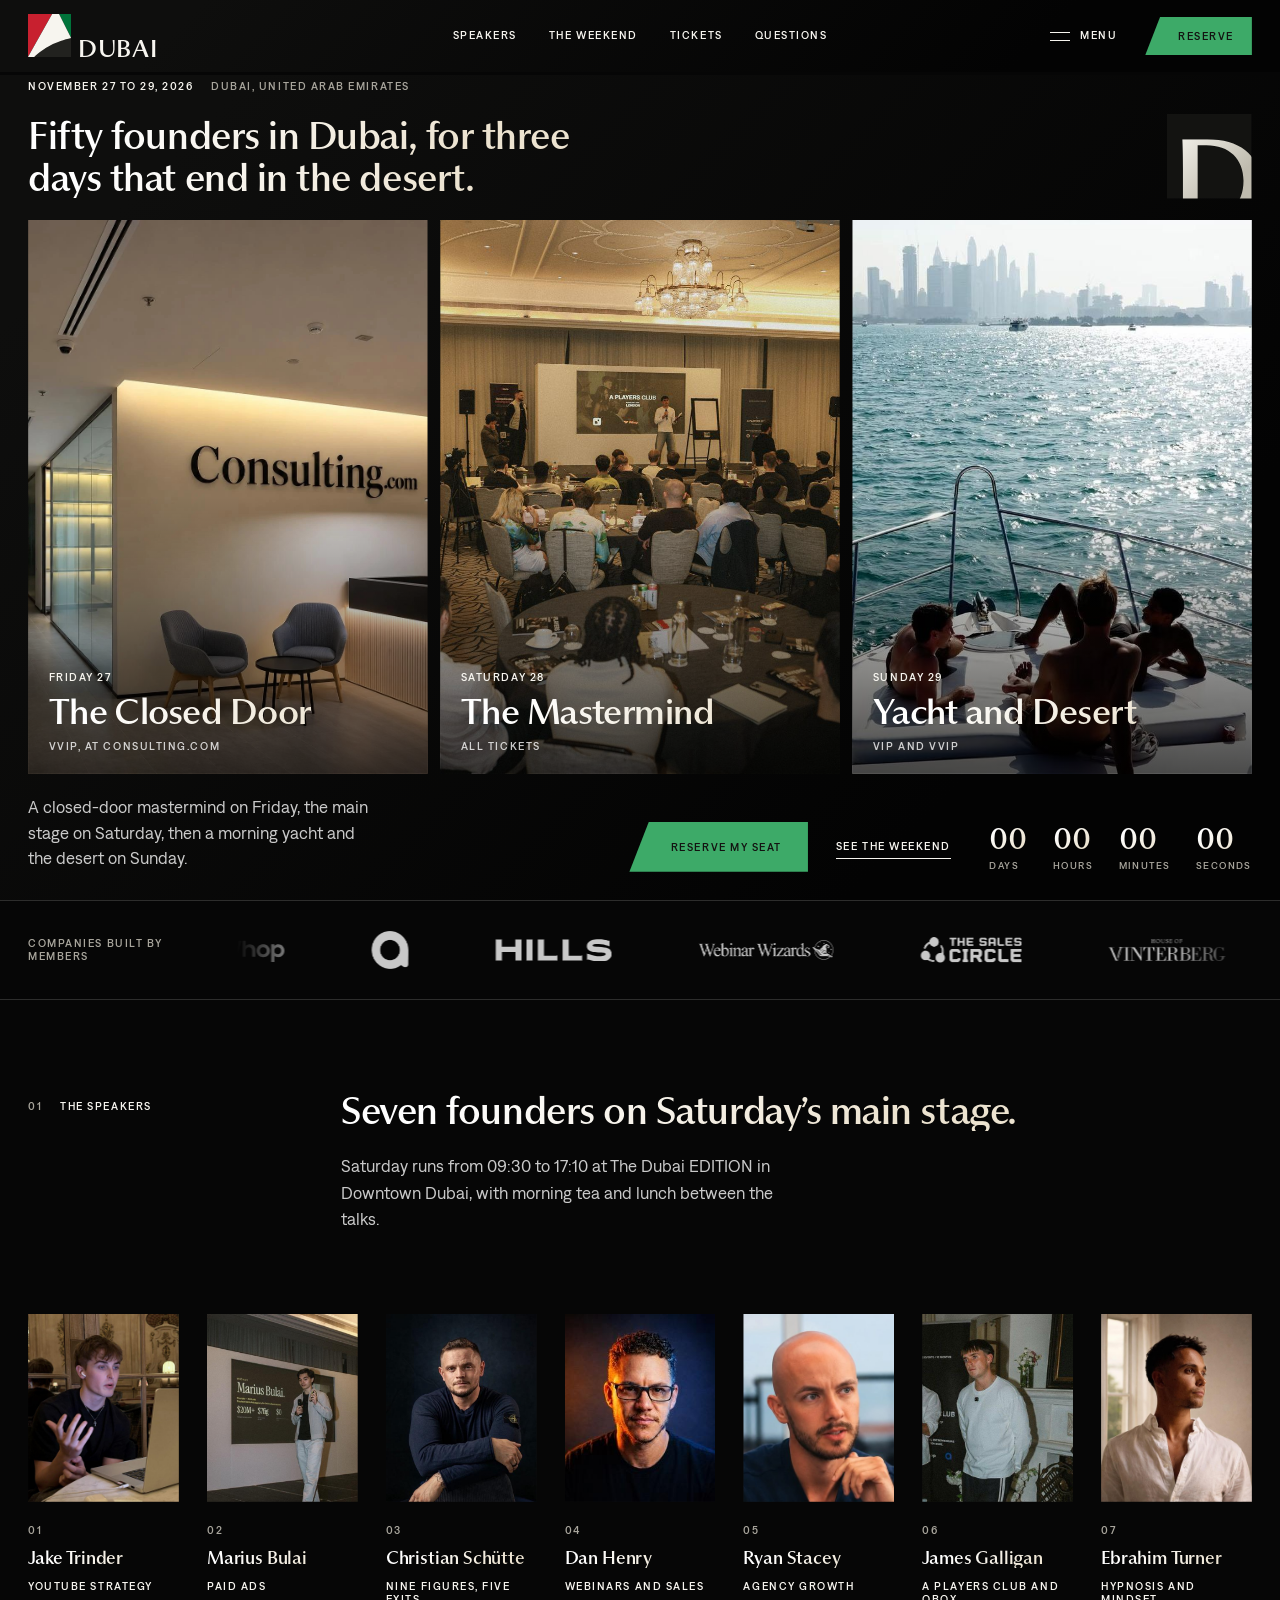
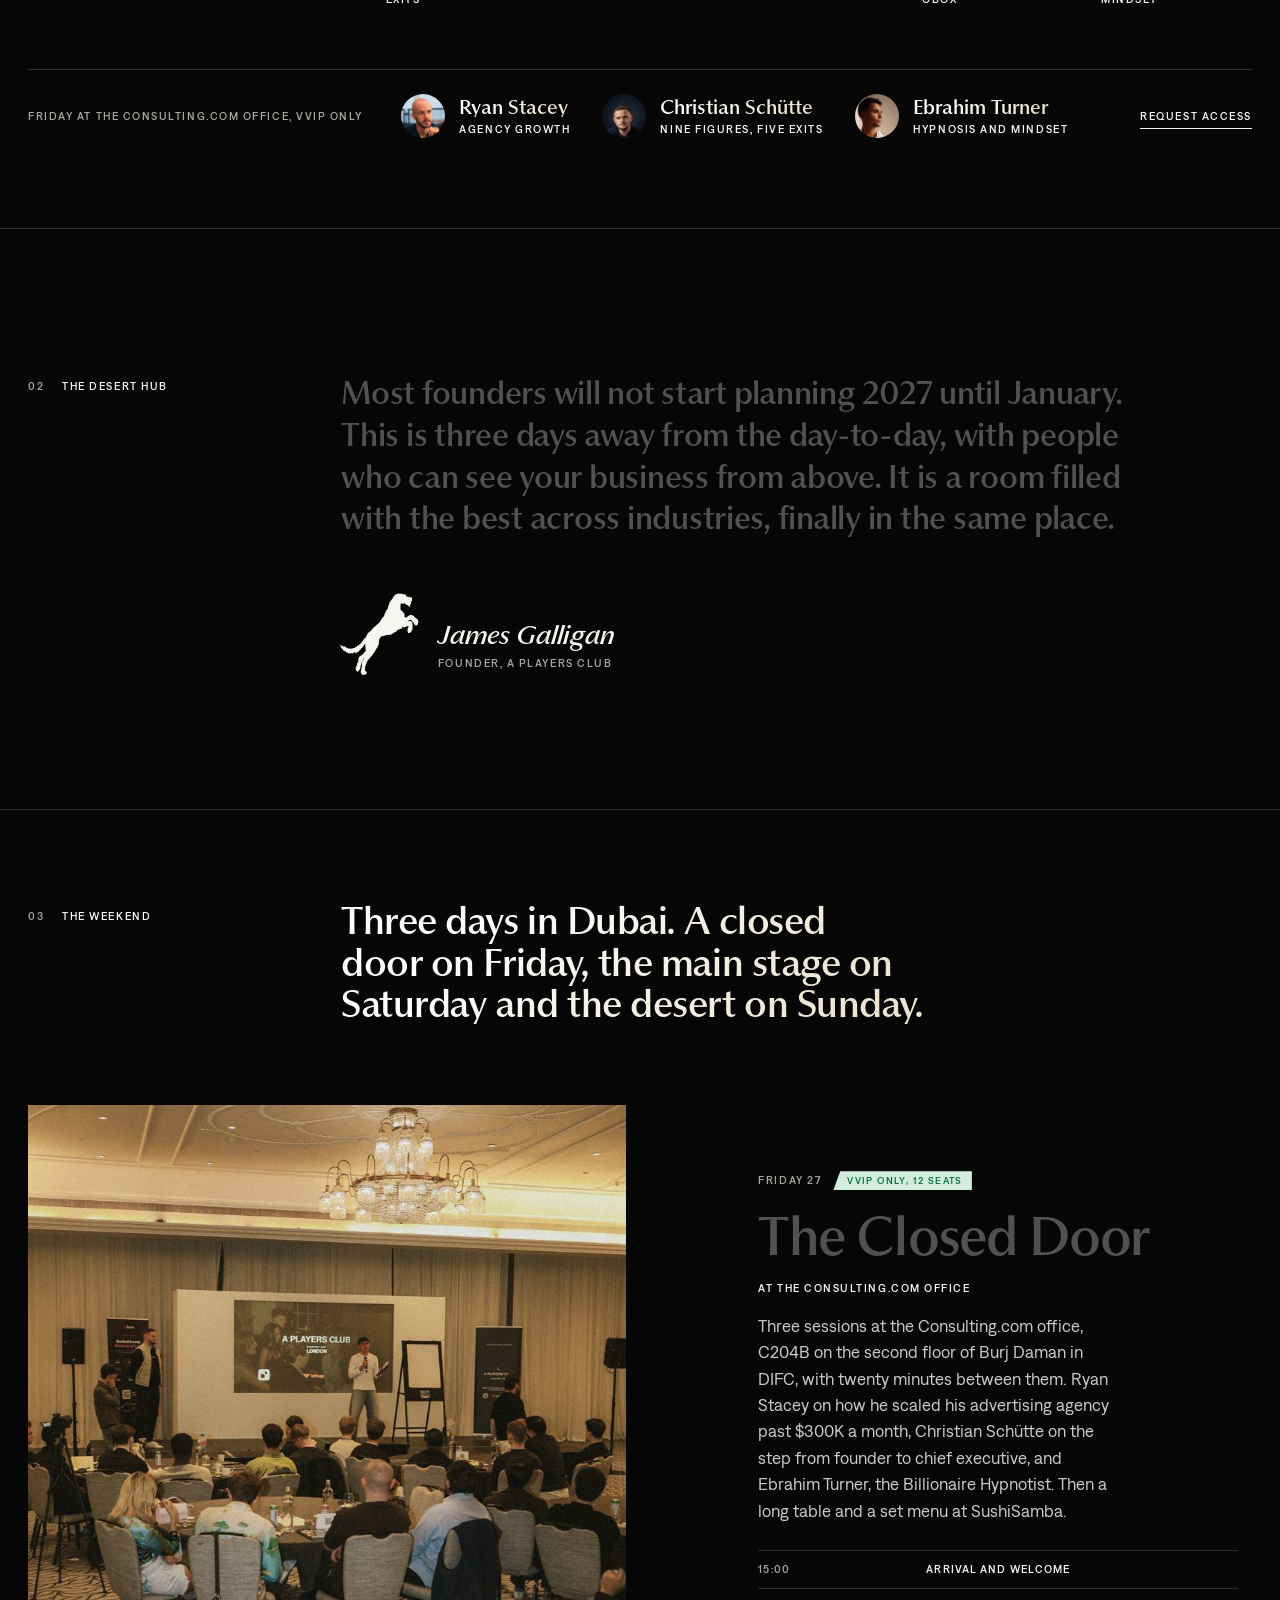
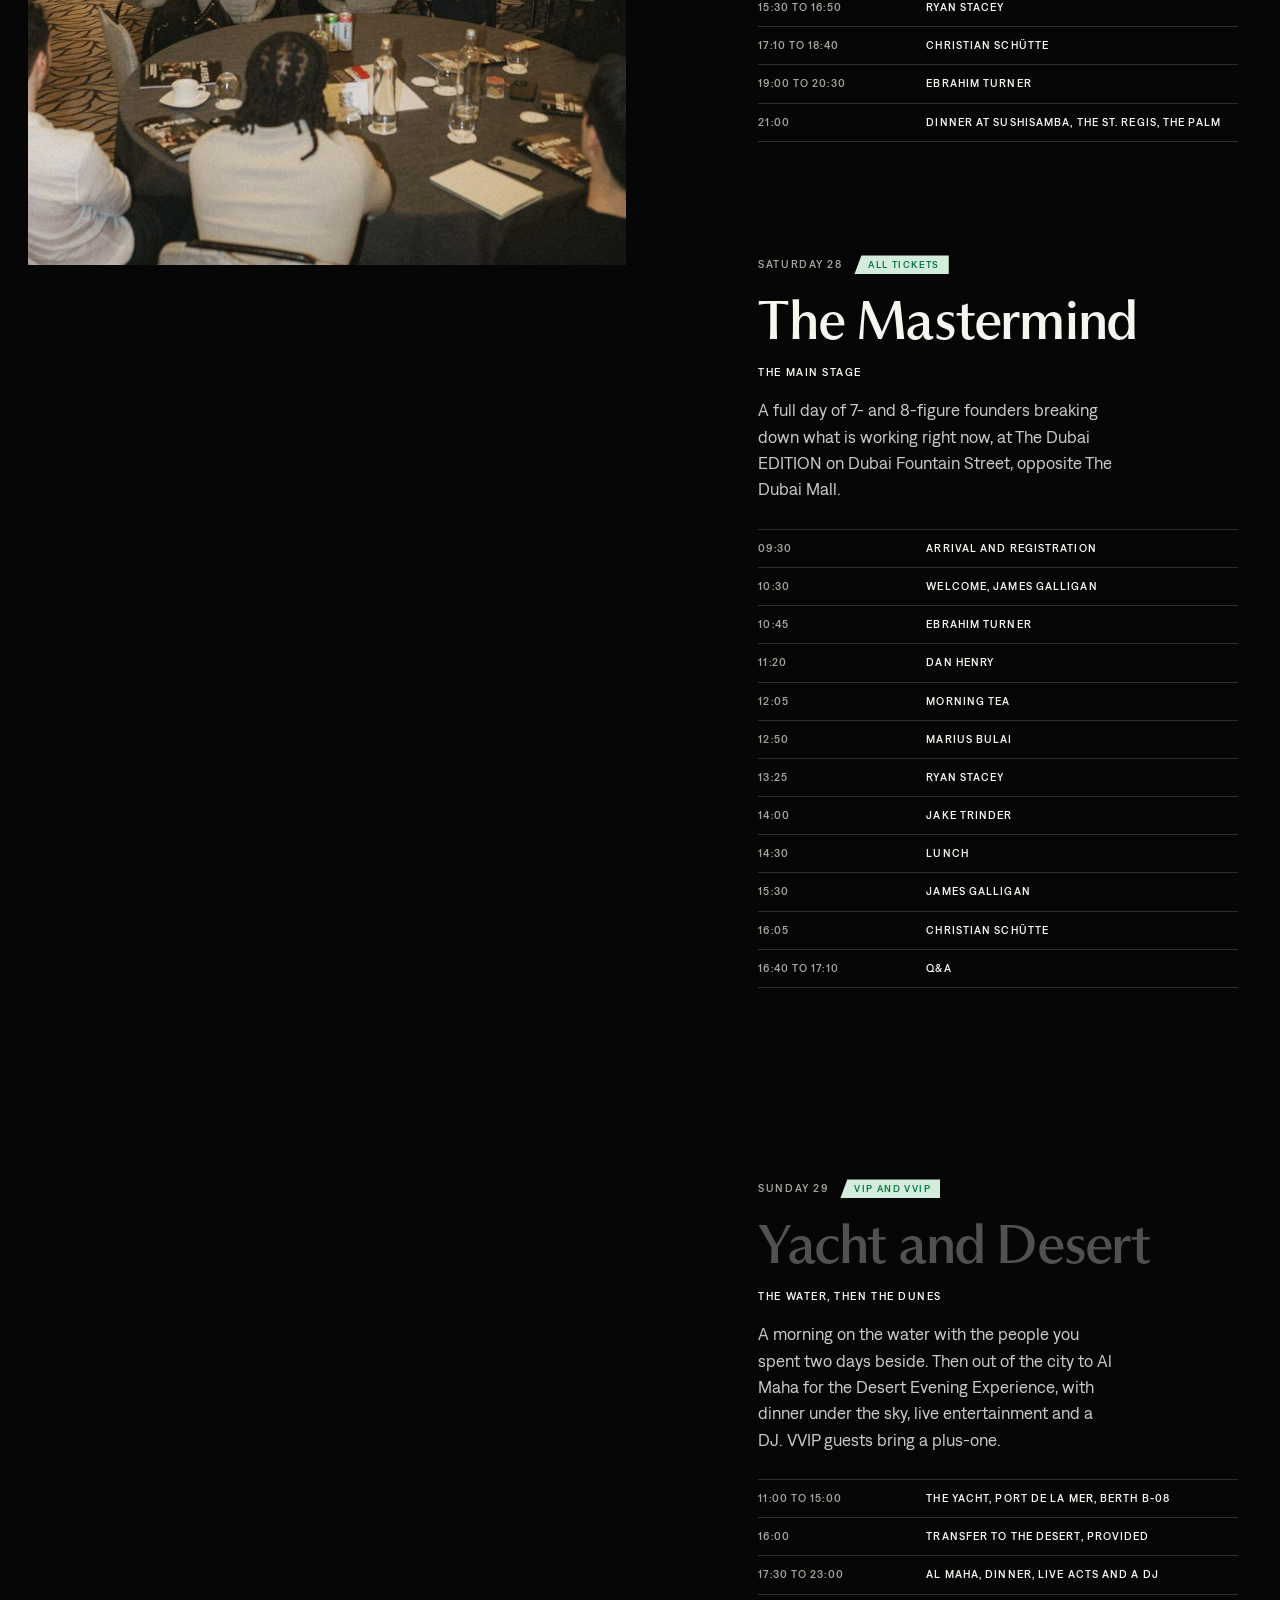
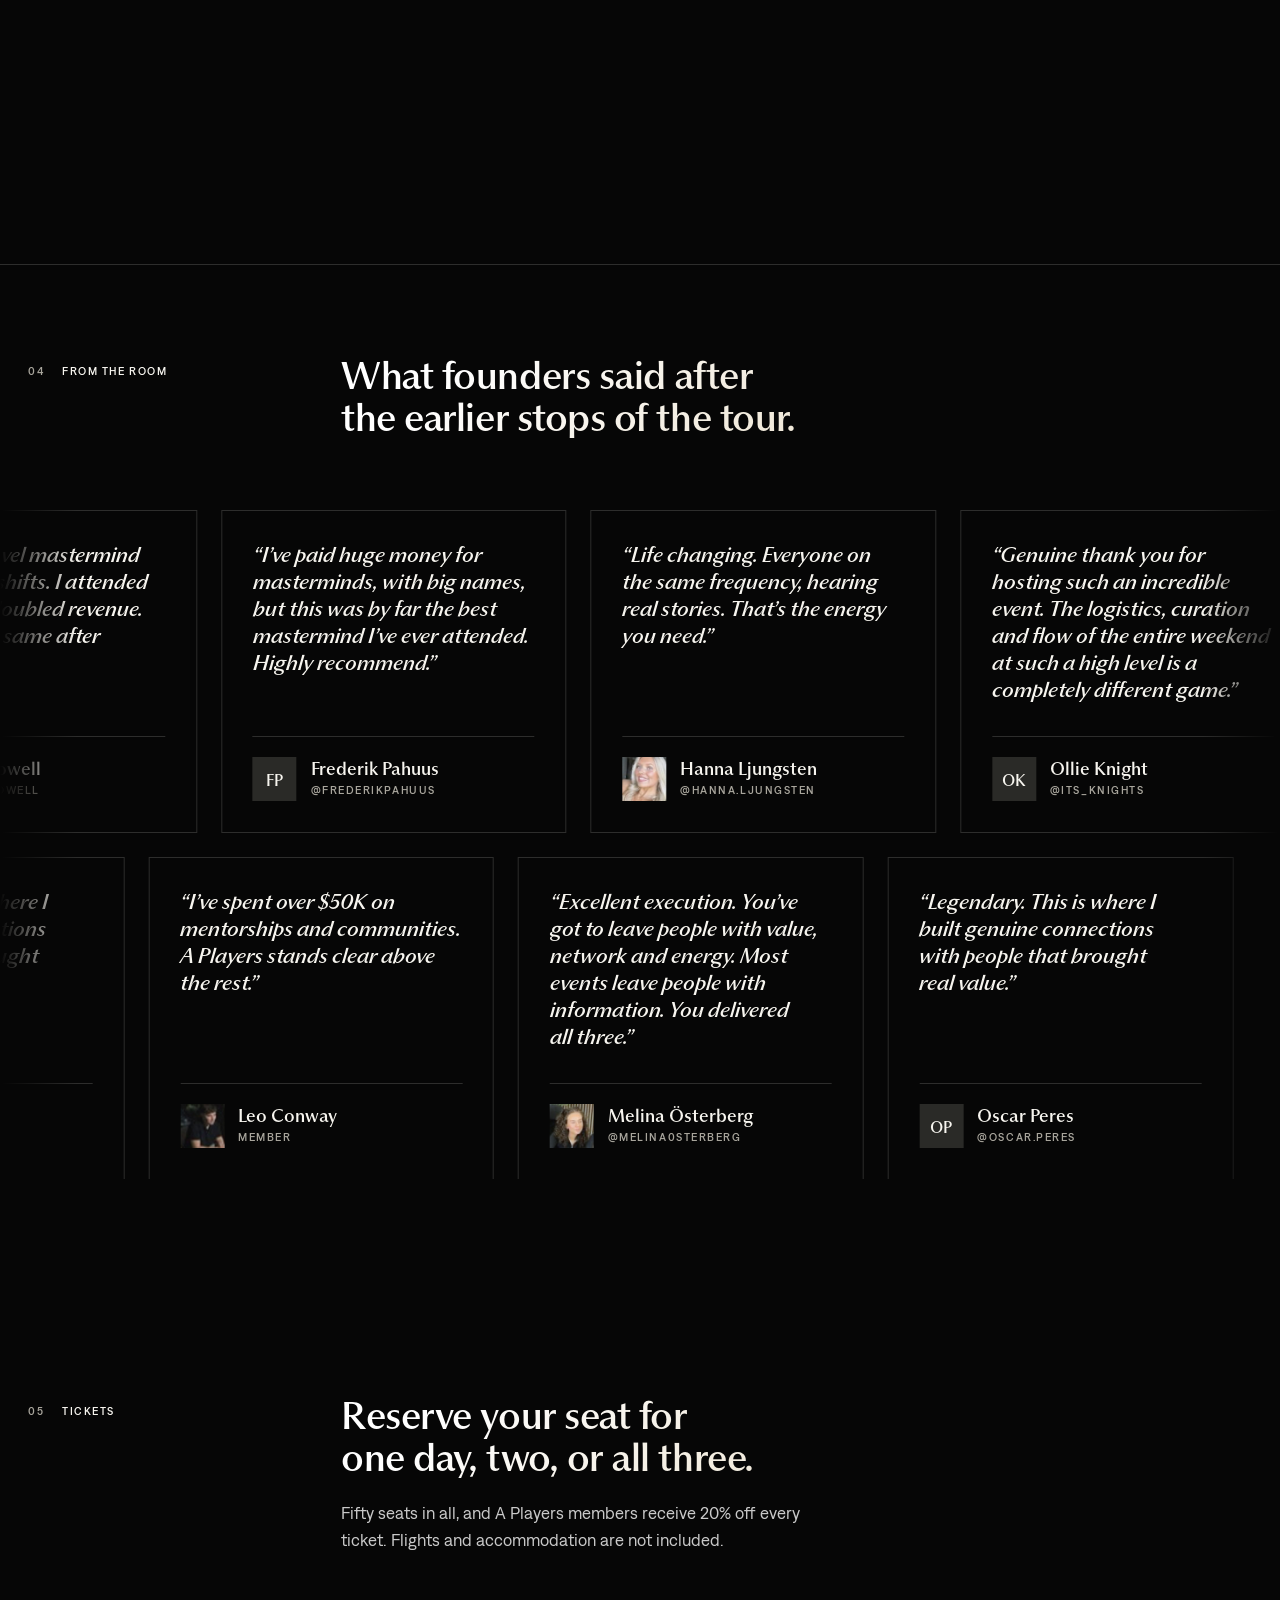
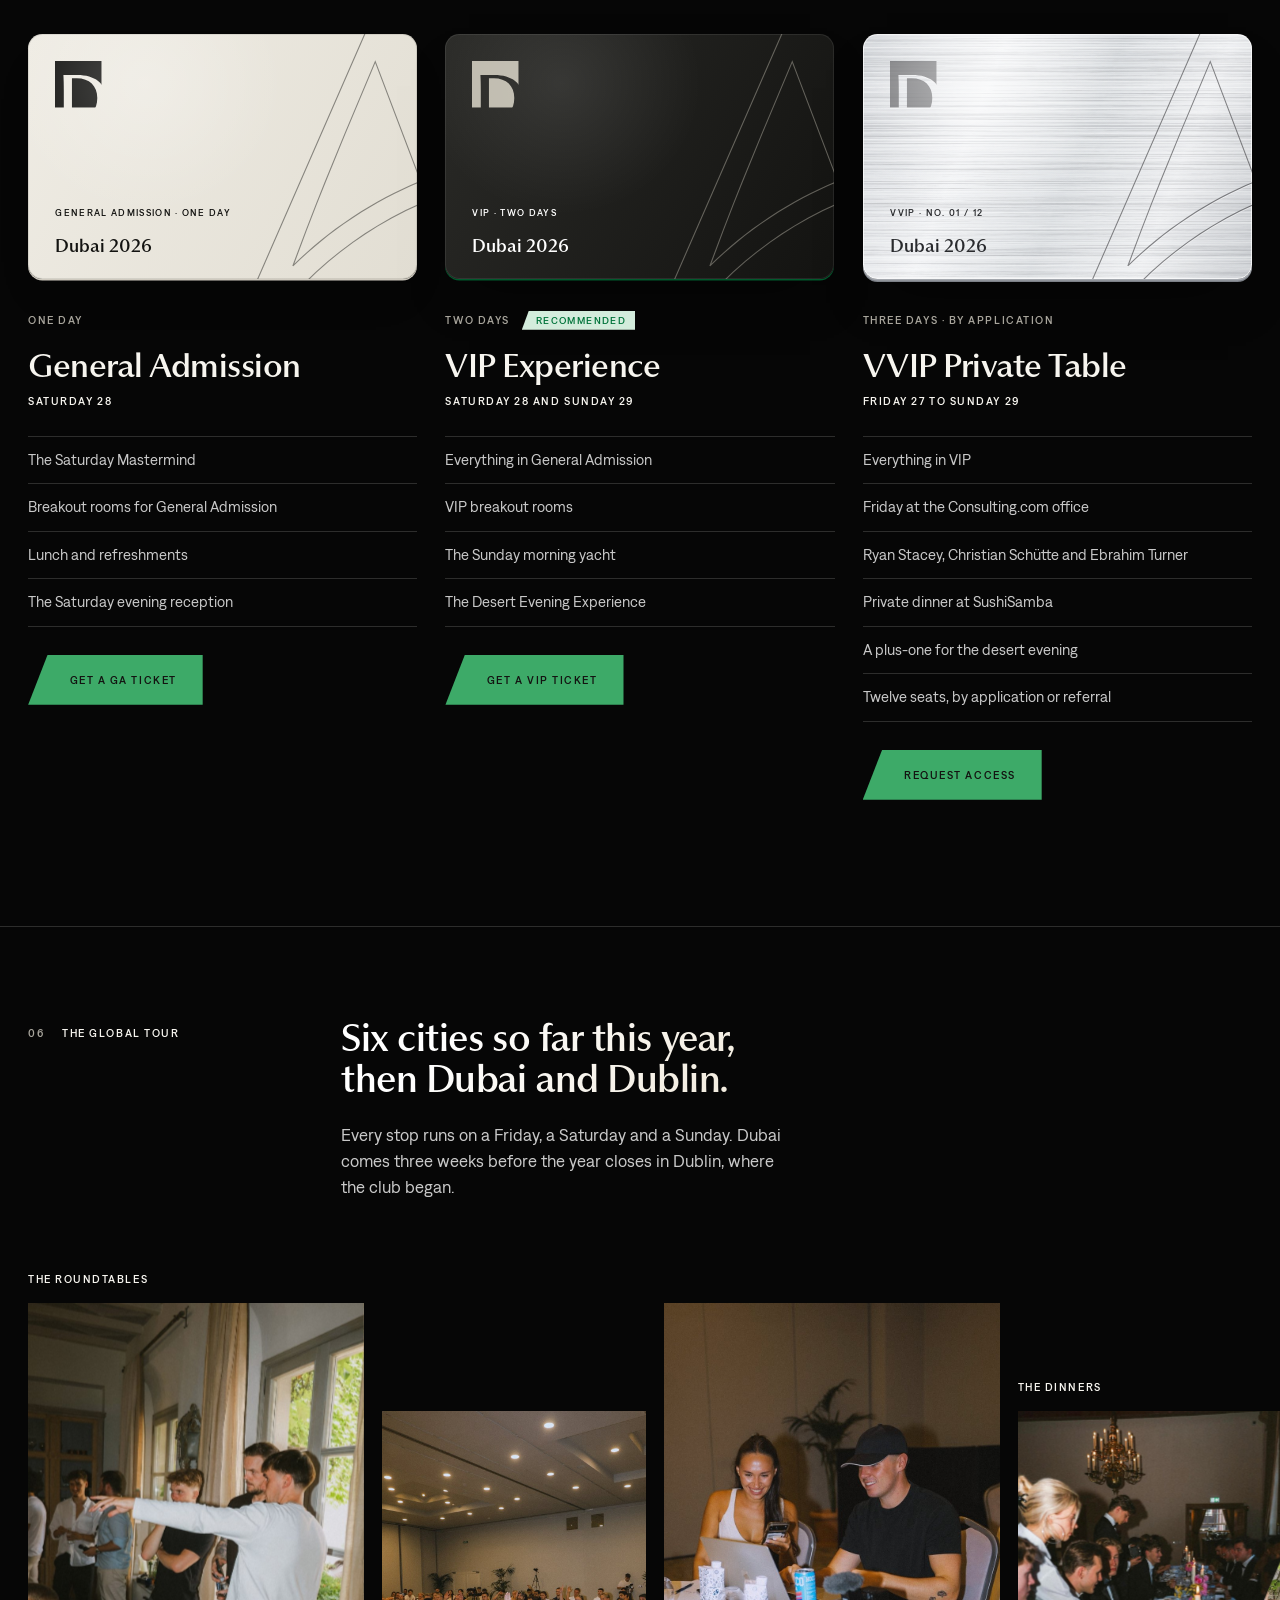
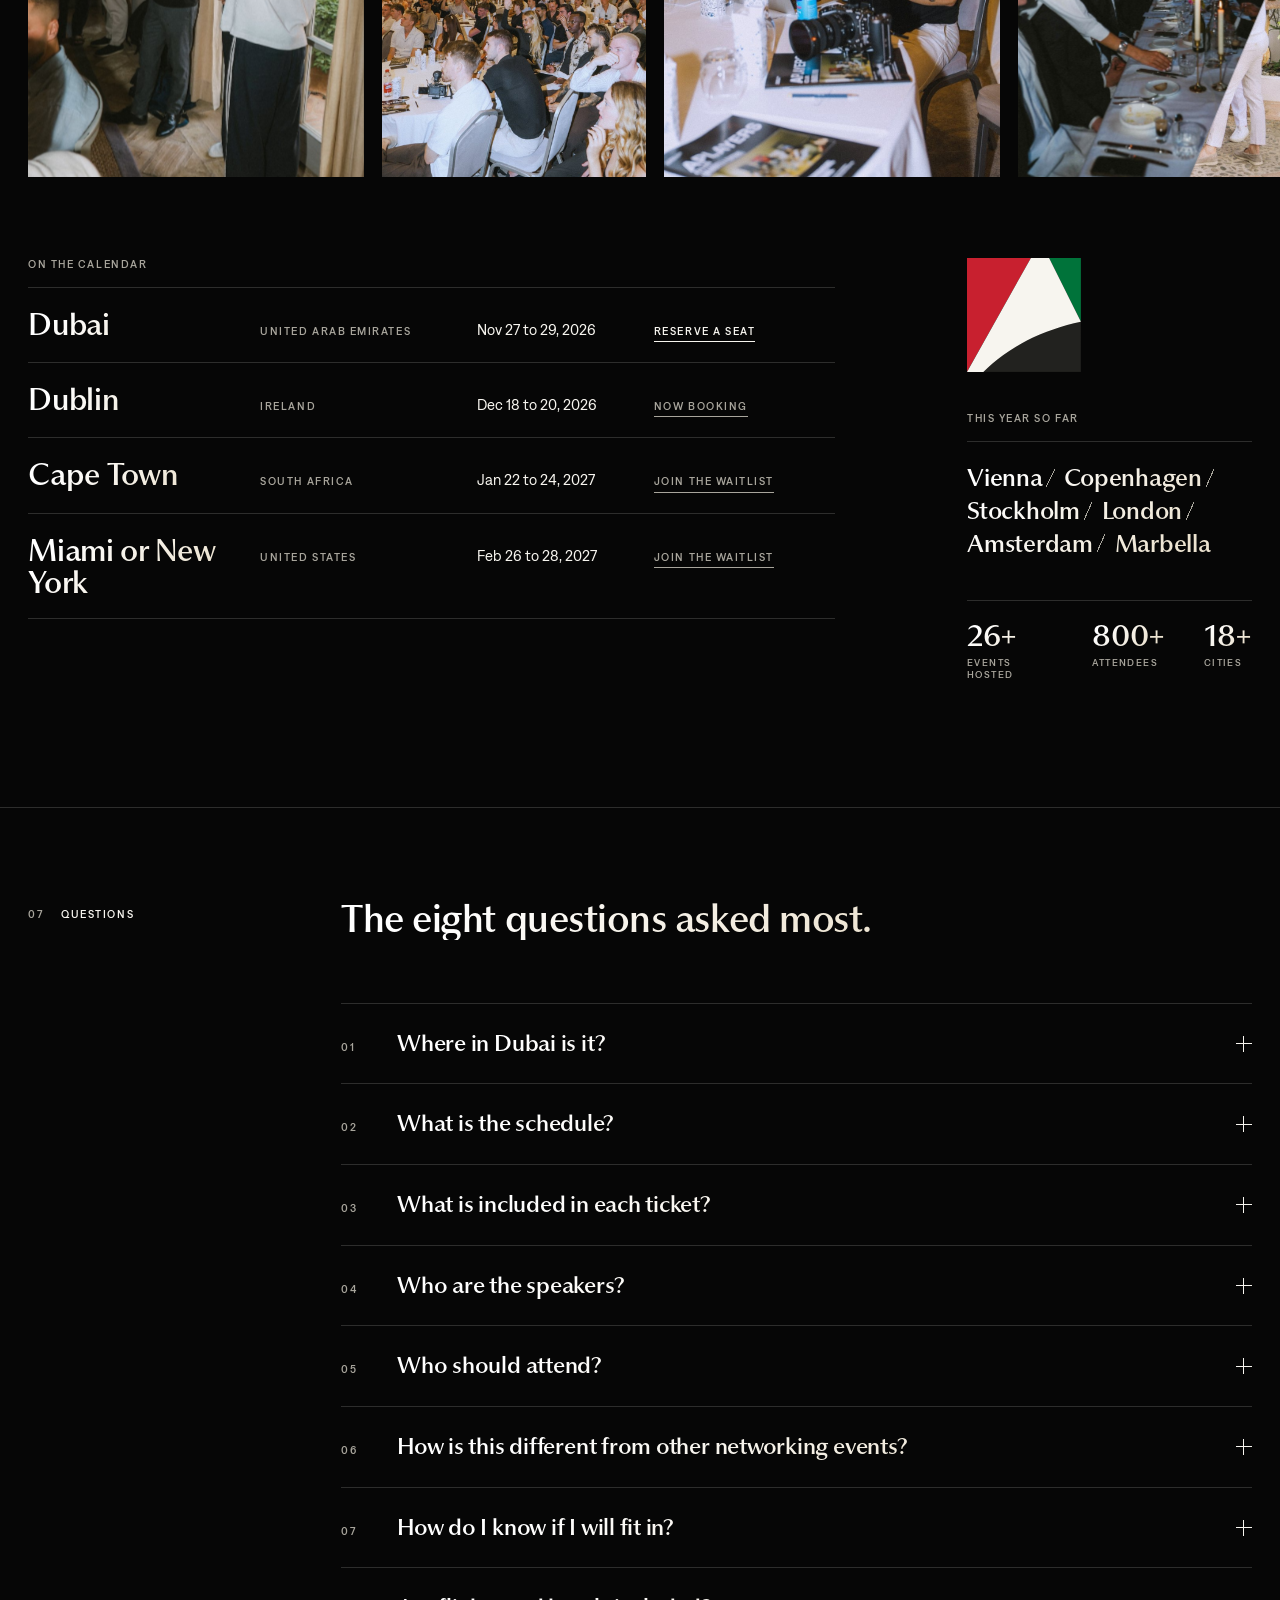
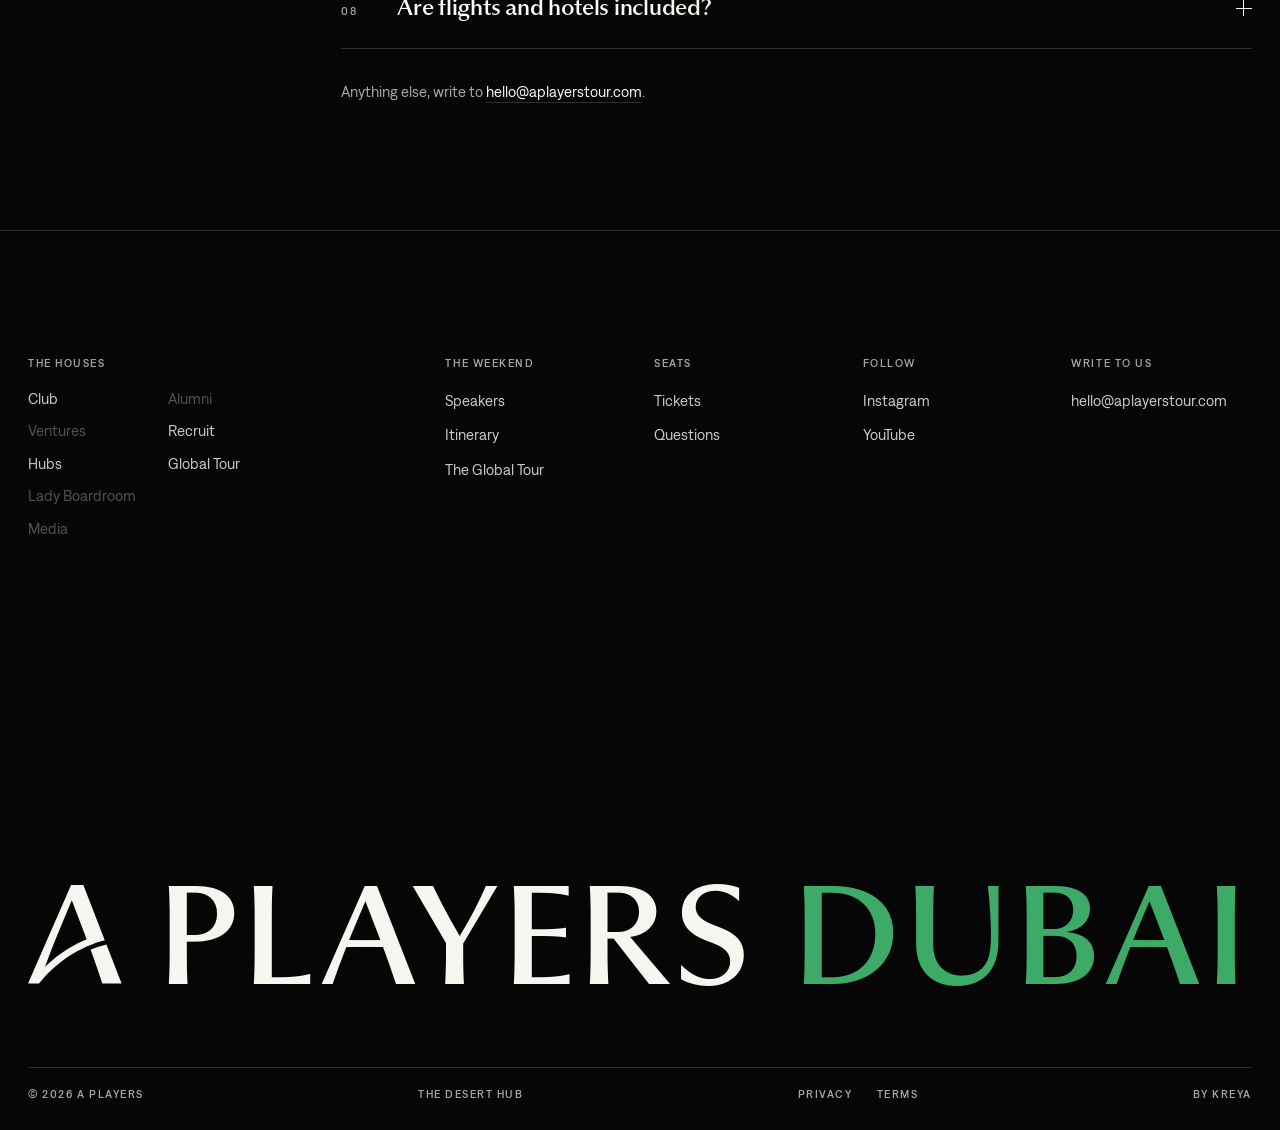
==== commit 8cc83120: "The official itinerary; built from aplayers-web b4b5a4b Friday from 15:00 at the Consulting.com offi" ====
--- a/index.html
+++ b/index.html
@@ -114,7 +114,7 @@
         <p class="label sec-label"><span>01</span>The speakers</p>
         <div>
           <h2 class="sec-title" id="board-title">Seven founders on Saturday&rsquo;s main stage.</h2>
-          <p class="board__lede">Between sessions, each speaker runs an hour of personalized workshops at a roundtable, so bring your laptop.</p>
+          <p class="board__lede">Saturday runs from 09:30 to 17:10 at The Dubai EDITION in Downtown Dubai, with morning tea and lunch between the talks.</p>
         </div>
       </header>
       <ol class="board__list board__list--six board__list--seven">
@@ -161,24 +161,24 @@
             <p class="label layer__no">Friday 27 <span class="tag">VVIP only, 12 seats</span></p>
             <h3 class="layer__term">The Closed Door</h3>
             <p class="label layer__sub">At the Consulting.com office</p>
-            <p class="layer__text">Three sessions in the office of Consulting.com, with twenty minutes between them. Ryan Stacey on how he scaled his advertising agency past $300K a month, Christian Schütte on the step from founder to chief executive, and Ebrahim Turner, the Billionaire Hypnotist. Then a long table and a set menu at SushiSamba.</p>
-            <ul class="layer__runs label"><li><b>15:35 to 16:50</b>Ryan Stacey</li><li><b>17:10 to 18:40</b>Christian Schütte</li><li><b>19:00 to 20:30</b>Ebrahim Turner</li><li><b>21:00</b>Private dinner at SushiSamba</li></ul>
+            <p class="layer__text">Three sessions at the Consulting.com office, C204B on the second floor of Burj Daman in DIFC, with twenty minutes between them. Ryan Stacey on how he scaled his advertising agency past $300K a month, Christian Schütte on the step from founder to chief executive, and Ebrahim Turner, the Billionaire Hypnotist. Then a long table and a set menu at SushiSamba.</p>
+            <ul class="layer__runs label"><li><b>15:00</b>Arrival and welcome</li><li><b>15:30 to 16:50</b>Ryan Stacey</li><li><b>17:10 to 18:40</b>Christian Schütte</li><li><b>19:00 to 20:30</b>Ebrahim Turner</li><li><b>21:00</b>Dinner at SushiSamba, The St. Regis, The Palm</li></ul>
           </li>
           <li class="layer" data-layer>
             <img class="layer__img" src="/media/dubai/day-saturday.jpg" alt="Founders at round tables facing the stage" loading="lazy" />
             <p class="label layer__no">Saturday 28 <span class="tag">All tickets</span></p>
             <h3 class="layer__term">The Mastermind</h3>
             <p class="label layer__sub">The main stage</p>
-            <p class="layer__text">A full day of 7- and 8-figure founders breaking down what is working right now. After each pair of talks the speakers sit at their tables for an hour of workshops on your own business.</p>
-            <ul class="layer__runs label"><li><b>10:00</b>Arrival and welcome</li><li><b>Morning</b>Jake Trinder and Marius Bulai</li><li><b>Afternoon</b>Christian Schütte, Dan Henry and Ryan Stacey</li><li><b>Close</b>James Galligan and Ebrahim Turner</li><li><b>Evening</b>The reception</li></ul>
+            <p class="layer__text">A full day of 7- and 8-figure founders breaking down what is working right now, at The Dubai EDITION on Dubai Fountain Street, opposite The Dubai Mall.</p>
+            <ul class="layer__runs label"><li><b>09:30</b>Arrival and registration</li><li><b>10:30</b>Welcome, James Galligan</li><li><b>10:45</b>Ebrahim Turner</li><li><b>11:20</b>Dan Henry</li><li><b>12:05</b>Morning tea</li><li><b>12:50</b>Marius Bulai</li><li><b>13:25</b>Ryan Stacey</li><li><b>14:00</b>Jake Trinder</li><li><b>14:30</b>Lunch</li><li><b>15:30</b>James Galligan</li><li><b>16:05</b>Christian Schütte</li><li><b>16:40 to 17:10</b>Q&amp;A</li></ul>
           </li>
           <li class="layer" data-layer>
             <img class="layer__img" src="/media/dubai/day-sunday-yacht.jpg" alt="Guests on the bow of a yacht off the Dubai skyline" loading="lazy" />
             <p class="label layer__no">Sunday 29 <span class="tag">VIP and VVIP</span></p>
             <h3 class="layer__term">Yacht and Desert</h3>
             <p class="label layer__sub">The water, then the dunes</p>
-            <p class="layer__text">A morning on the water with the people you spent two days beside. Then out of the city for the Desert Evening Experience, with dinner under the sky, live entertainment and a DJ. VVIP guests bring a plus-one.</p>
-            <ul class="layer__runs label"><li><b>Morning</b>The yacht</li><li><b>Afternoon</b>Out to the desert</li><li><b>Evening</b>Dinner, live acts and a DJ</li></ul>
+            <p class="layer__text">A morning on the water with the people you spent two days beside. Then out of the city to Al Maha for the Desert Evening Experience, with dinner under the sky, live entertainment and a DJ. VVIP guests bring a plus-one.</p>
+            <ul class="layer__runs label"><li><b>11:00 to 15:00</b>The yacht, Port De La Mer, Berth B-08</li><li><b>16:00</b>Transfer to the desert, provided</li><li><b>17:30 to 23:00</b>Al Maha, dinner, live acts and a DJ</li></ul>
           </li>
         </ol>
       </div>
@@ -282,9 +282,9 @@
       </header>
       <ol class="faq__list" data-faq>
         <li class="qa"><h3><button class="qa__q" type="button" aria-expanded="false"><span class="label qa__no">01</span><span class="qa__text">Where in Dubai is it?</span><i class="qa__icon" aria-hidden="true"></i></button></h3>
-          <div class="qa__a" hidden><div><p>Friday is in the office of Consulting.com, with dinner at SushiSamba. The Saturday venue is announced soon. Every address goes to ticket holders first.</p></div></div></li>
+          <div class="qa__a" hidden><div><p>Friday is at the Consulting.com office, C204B on the second floor of Burj Daman in DIFC, with dinner at SushiSamba on Level 51 of The St. Regis on the Palm. Saturday is at The Dubai EDITION in Downtown Dubai, opposite The Dubai Mall. On Sunday the yacht leaves from Port De La Mer, and the desert evening is at Al Maha.</p></div></div></li>
         <li class="qa"><h3><button class="qa__q" type="button" aria-expanded="false"><span class="label qa__no">02</span><span class="qa__text">What is the schedule?</span><i class="qa__icon" aria-hidden="true"></i></button></h3>
-          <div class="qa__a" hidden><div><p>Friday is VVIP only, at the Consulting.com office: Ryan Stacey from 15:35, Christian Schütte from 17:10 and Ebrahim Turner from 19:00, with twenty minutes between sessions, then a private dinner at SushiSamba at 21:00. Saturday is the main stage from 10:00, with two hours of roundtable workshops at the speakers&rsquo; tables, then an evening reception. Sunday is a morning yacht, then the Desert Evening Experience for VIP and VVIP guests, with dinner, live entertainment and a DJ.</p></div></div></li>
+          <div class="qa__a" hidden><div><p>Friday is VVIP only, at the Consulting.com office: arrival from 15:00, then Ryan Stacey from 15:30, Christian Schütte from 17:10 and Ebrahim Turner from 19:00, with twenty minutes between sessions, and dinner at SushiSamba at 21:00. Saturday runs from 09:30 to 17:10 at The Dubai EDITION: seven talks, morning tea, lunch and a closing Q&amp;A. On Sunday, VIP and VVIP guests take the yacht from 11:00 to 15:00, then a transfer to Al Maha for the Desert Evening Experience from 17:30 to 23:00, with dinner, live entertainment and a DJ. VVIPs bring a plus-one.</p></div></div></li>
         <li class="qa"><h3><button class="qa__q" type="button" aria-expanded="false"><span class="label qa__no">03</span><span class="qa__text">What is included in each ticket?</span><i class="qa__icon" aria-hidden="true"></i></button></h3>
           <div class="qa__a" hidden><div><p>General Admission covers Saturday. VIP covers Saturday and Sunday. VVIP adds all of Friday, the three sessions at the Consulting.com office and the private dinner at SushiSamba, with a plus-one for the Sunday desert evening. VVIP is twelve seats and needs an application or a referral. A Players members receive 20% off every ticket.</p></div></div></li>
         <li class="qa"><h3><button class="qa__q" type="button" aria-expanded="false"><span class="label qa__no">04</span><span class="qa__text">Who are the speakers?</span><i class="qa__icon" aria-hidden="true"></i></button></h3>
